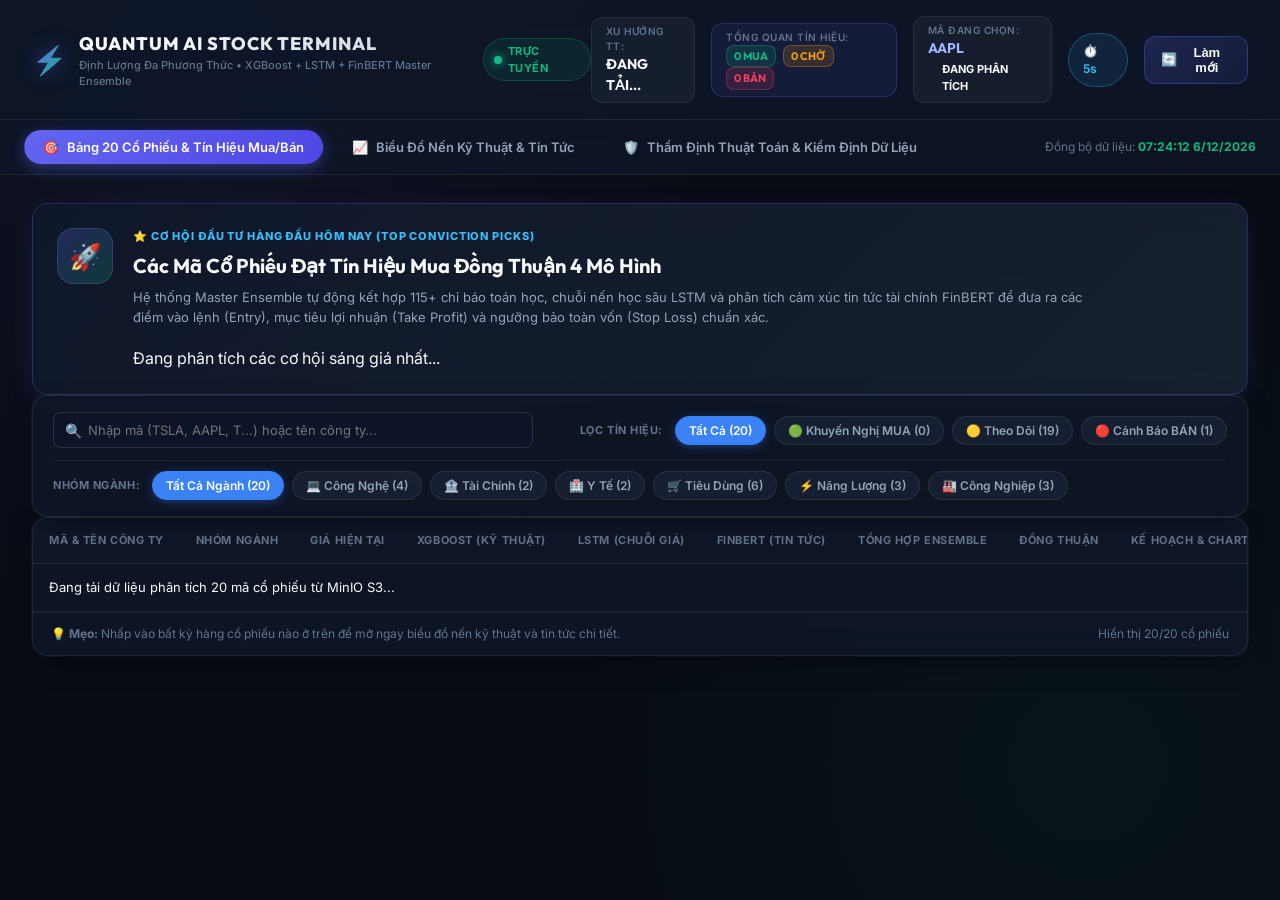
==== dashboard/static/index.html @ b246574c "feat(dashboard): change auto-refresh cycle to 5 seconds and update cache TTL" ====
<!DOCTYPE html>
<html lang="vi">
<head>
  <meta charset="UTF-8">
  <meta name="viewport" content="width=device-width, initial-scale=1.0">
  <title>Quantum AI Stock Terminal | Nền Tảng Dự Báo Định Lượng Đa Phương Thức</title>
  <link rel="preconnect" href="https://fonts.googleapis.com">
  <link rel="preconnect" href="https://fonts.gstatic.com" crossorigin>
  <link href="https://fonts.googleapis.com/css2?family=Inter:wght@300;400;500;600;700&family=Outfit:wght@400;500;600;700;800&family=JetBrains+Mono:wght@400;500;600&display=swap" rel="stylesheet">
  <link rel="stylesheet" href="style.css?v=6.0">
</head>
<body>
  <!-- Header / Navigation Bar -->
  <header class="app-header">
    <div class="header-left">
      <div class="logo-box">
        <span class="logo-icon">⚡</span>
        <div class="logo-text">
          <h1>QUANTUM AI STOCK TERMINAL</h1>
          <span class="logo-sub">Định Lượng Đa Phương Thức &bull; XGBoost + LSTM + FinBERT Master Ensemble</span>
        </div>
      </div>
      <div class="status-pill">
        <span class="pulse-dot"></span>
        <span class="status-text">TRỰC TUYẾN</span>
      </div>
    </div>

    <!-- Quick Market Overview Bar -->
    <div class="header-metrics">
      <div class="metric-chip">
        <span class="metric-label">XU HƯỚNG TT:</span>
        <span class="metric-val" id="header-market-mood">ĐANG TẢI...</span>
      </div>
      <div class="metric-chip highlight-chip">
        <span class="metric-label">TỔNG QUAN TÍN HIỆU:</span>
        <span class="metric-val" id="header-market-summary">
          <span class="badge-count green" id="summary-buy-count">0 MUA</span>
          <span class="badge-count yellow" id="summary-hold-count">0 CHỜ</span>
          <span class="badge-count red" id="summary-sell-count">0 BÁN</span>
        </span>
      </div>
      <div class="metric-chip">
        <span class="metric-label">MÃ ĐANG CHỌN:</span>
        <span class="metric-val highlight" id="header-active-ticker">AAPL</span>
        <span class="ticker-signal-chip" id="header-active-signal">ĐANG PHÂN TÍCH</span>
      </div>
      <span class="auto-refresh-badge" id="auto-refresh-badge" title="Chu kỳ tự động làm mới (5 giây)">⏱️ 5s</span>
      <button class="btn-refresh" id="btn-refresh" title="Làm mới dữ liệu ngay lập tức">
        <span class="refresh-icon">🔄</span> Làm mới
      </button>
    </div>
  </header>

  <!-- Navigation Tab Bar -->
  <div class="sub-header-nav">
    <div class="nav-pills" id="main-nav-pills">
      <button class="nav-pill-btn active" data-tab="tab-screener">
        <span class="pill-icon">🎯</span> Bảng 20 Cổ Phiếu & Tín Hiệu Mua/Bán
      </button>
      <button class="nav-pill-btn" data-tab="tab-charts">
        <span class="pill-icon">📈</span> Biểu Đồ Nến Kỹ Thuật & Tin Tức
      </button>
      <button class="nav-pill-btn" data-tab="tab-audit">
        <span class="pill-icon">🛡️</span> Thẩm Định Thuật Toán & Kiểm Định Dữ Liệu
      </button>
    </div>
    <div class="system-sync-time">
      <span>Đồng bộ dữ liệu: </span><strong id="sync-timestamp">Đang cập nhật...</strong>
    </div>
  </div>

  <!-- Main Content Container -->
  <main class="app-content">

    <!-- ================================================================= -->
    <!-- TAB 1: SMART MARKET SCREENER (BẢNG 20 MÃ CỔ PHIẾU THÔNG MINH)   -->
    <!-- ================================================================= -->
    <section id="tab-screener" class="tab-panel active">
      <!-- Top Opportunity Spotlight Banner -->
      <div class="screener-banner-card card mb-3">
        <div class="banner-icon-side">
          <div class="spotlight-circle">🚀</div>
        </div>
        <div class="banner-info-side">
          <div class="banner-tag">⭐ CƠ HỘI ĐẦU TƯ HÀNG ĐẦU HÔM NAY (TOP CONVICTION PICKS)</div>
          <h2 class="banner-title">Các Mã Cổ Phiếu Đạt Tín Hiệu Mua Đồng Thuận 4 Mô Hình</h2>
          <p class="banner-desc">
            Hệ thống Master Ensemble tự động kết hợp 115+ chỉ báo toán học, chuỗi nến học sâu LSTM và phân tích cảm xúc tin tức tài chính FinBERT để đưa ra các điểm vào lệnh (Entry), mục tiêu lợi nhuận (Take Profit) và ngưỡng bảo toàn vốn (Stop Loss) chuẩn xác.
          </p>
          <div class="top-picks-container" id="top-picks-container">
            <!-- Populated by JS with Top BUY tickers -->
            <div class="empty-top-picks">Đang phân tích các cơ hội sáng giá nhất...</div>
          </div>
        </div>
      </div>

      <!-- Controls & Filter Toolbar -->
      <div class="screener-controls-card card mb-3">
        <div class="controls-row">
          <!-- Search input with Autocomplete Suggestions Dropdown -->
          <div class="search-box" id="search-box-wrap">
            <span class="search-icon">🔍</span>
            <input type="text" id="screener-search-input" placeholder="Nhập mã (TSLA, AAPL, T...) hoặc tên công ty..." autocomplete="off" />
            <button class="search-clear-btn" id="search-clear-btn" title="Xóa tìm kiếm">&times;</button>
            <div class="search-suggestions-dropdown hidden" id="search-suggestions-dropdown"></div>
          </div>

          <!-- Quick Signal Filter Chips -->
          <div class="filter-chips-group" id="signal-filter-group">
            <span class="filter-label">LỌC TÍN HIỆU:</span>
            <button class="filter-chip active" data-filter="all" id="filter-chip-all">Tất Cả (20)</button>
            <button class="filter-chip filter-buy" data-filter="buy" id="filter-chip-buy">🟢 Khuyến Nghị MUA (0)</button>
            <button class="filter-chip filter-hold" data-filter="hold" id="filter-chip-hold">🟡 Theo Dõi (19)</button>
            <button class="filter-chip filter-sell" data-filter="sell" id="filter-chip-sell">🔴 Cảnh Báo BÁN (1)</button>
          </div>
        </div>

        <!-- Sector Filter Chips -->
        <div class="sector-chips-row" id="sector-filter-group">
          <span class="filter-label">NHÓM NGÀNH:</span>
          <button class="sector-chip active" data-sector="all">Tất Cả Ngành (20)</button>
          <button class="sector-chip" data-sector="tech">💻 Công Nghệ (4)</button>
          <button class="sector-chip" data-sector="finance">🏦 Tài Chính (2)</button>
          <button class="sector-chip" data-sector="health">🏥 Y Tế (2)</button>
          <button class="sector-chip" data-sector="consumer">🛒 Tiêu Dùng (6)</button>
          <button class="sector-chip" data-sector="energy">⚡ Năng Lượng (3)</button>
          <button class="sector-chip" data-sector="industry">🏭 Công Nghiệp (3)</button>
        </div>
      </div>

      <!-- Main Screener Data Table -->
      <div class="card screener-table-card">
        <div class="table-responsive">
          <table class="screener-table" id="screener-table">
            <thead>
              <tr>
                <th class="th-ticker">MÃ & TÊN CÔNG TY</th>
                <th class="th-sector">NHÓM NGÀNH</th>
                <th class="th-price">GIÁ HIỆN TẠI</th>
                <th class="th-xgb">XGBOOST (KỸ THUẬT)</th>
                <th class="th-lstm">LSTM (CHUỖI GIÁ)</th>
                <th class="th-bert">FINBERT (TIN TỨC)</th>
                <th class="th-signal">TỔNG HỢP ENSEMBLE</th>
                <th class="th-confidence">ĐỒNG THUẬN</th>
                <th class="th-action">KẾ HOẠCH & CHART</th>
              </tr>
            </thead>
            <tbody id="screener-table-body">
              <!-- Dynamically populated by app.js -->
              <tr>
                <td colspan="9" class="table-loading">Đang tải dữ liệu phân tích 20 mã cổ phiếu từ MinIO S3...</td>
              </tr>
            </tbody>
          </table>
        </div>
        <div class="table-footer-info">
          <span>💡 <strong>Mẹo:</strong> Nhấp vào bất kỳ hàng cổ phiếu nào ở trên để mở ngay biểu đồ nến kỹ thuật và tin tức chi tiết.</span>
          <span id="screener-records-count">Hiển thị 20/20 cổ phiếu</span>
        </div>
      </div>
    </section>

    <!-- ================================================================= -->
    <!-- TAB 2: INTERACTIVE CANDLESTICK CHART & DETAILED ANALYSIS          -->
    <!-- ================================================================= -->
    <section id="tab-charts" class="tab-panel">
      <!-- Quick Ticker Switcher Pills -->
      <div class="ticker-selector-container">
        <span class="selector-label">CHỌN NHANH MÃ:</span>
        <div class="ticker-pills" id="ticker-pills">
          <!-- Populated by JS -->
        </div>
      </div>

      <!-- Chart Layout Grid -->
      <div class="chart-layout-grid">
        <!-- Main Candlestick Chart Card -->
        <div class="card chart-main-card">
          <div class="chart-header">
            <div class="chart-header-info">
              <div class="chart-title-row">
                <h2 class="ticker-big-name" id="chart-ticker-name">AAPL</h2>
                <span class="ticker-full-name" id="chart-company-name">Apple Inc.</span>
                <span class="sector-tag" id="chart-sector">Công Nghệ</span>
              </div>
              <div class="price-display-row">
                <span class="current-price" id="chart-current-price">$0.00</span>
                <span class="price-badge" id="chart-signal-badge">ĐANG TẢI</span>
              </div>
            </div>

            <!-- Trading Plan Highlight Card inside Chart Header -->
            <div class="chart-plan-summary" id="chart-plan-summary">
              <div class="plan-mini-item">
                <span class="p-label">VÙNG VÀO (ENTRY):</span>
                <strong class="p-val" id="chart-plan-entry">$0.00</strong>
              </div>
              <div class="plan-mini-item">
                <span class="p-label">MỤC TIÊU (TP):</span>
                <strong class="p-val text-success" id="chart-plan-tp">$0.00 (+3.5%)</strong>
              </div>
              <div class="plan-mini-item">
                <span class="p-label">CẮT LỖ (SL):</span>
                <strong class="p-val text-danger" id="chart-plan-sl">$0.00 (-2.0%)</strong>
              </div>
              <div class="plan-mini-item">
                <span class="p-label">R:R:</span>
                <strong class="p-val" id="chart-plan-rr">1:2</strong>
              </div>
            </div>
          </div>

          <!-- View Switcher Toolbar -->
          <div class="chart-view-toolbar">
            <div class="view-buttons" id="view-buttons">
              <button class="view-btn active" data-view="candlestick">🕯️ Nến Nhật Tương Tác & MA20</button>
              <button class="view-btn" data-view="ensemble">👑 Ảnh Báo Cáo Tổng Hợp</button>
              <button class="view-btn" data-view="xgboost">🌲 XGBoost Chart</button>
              <button class="view-btn" data-view="lstm">🧠 LSTM Chart</button>
              <button class="view-btn" data-view="finbert">📰 FinBERT Chart</button>
            </div>
            <div class="view-actions hidden" id="view-actions-block">
              <button class="btn-action" id="btn-zoom-img" title="Phóng to ảnh báo cáo">🔍 Phóng to</button>
              <a class="btn-action" id="btn-download-img" href="/api/chart-image?symbol=AAPL&model=ensemble" download="AAPL_report.png" title="Tải ảnh gốc HD">⬇️ Tải ảnh HD</a>
            </div>
          </div>

          <!-- Interactive Candlestick SVG Container (Primary View) -->
          <div class="candlestick-section" id="candlestick-section">
            <div class="chart-legend-row">
              <span class="legend-item"><span class="legend-dot green"></span> Nến Tăng</span>
              <span class="legend-item"><span class="legend-dot red"></span> Nến Giảm</span>
              <span class="legend-item"><span class="legend-line orange"></span> Đường MA20 (Trung Bình 20 Phiên)</span>
              <span class="legend-item"><span class="legend-line dashed-green"></span> Mức Chốt Lời (Take Profit)</span>
              <span class="legend-item"><span class="legend-line dashed-red"></span> Mức Cắt Lỗ (Stop Loss)</span>
            </div>
            <div class="chart-viewport" id="chart-viewport">
              <svg id="candlestick-svg" width="100%" height="340"></svg>
              <div id="chart-tooltip" class="chart-tooltip hidden"></div>
            </div>

            <!-- RSI Subchart -->
            <div class="subchart-container">
              <div class="subchart-header">
                <span>RSI (14) - Chỉ Số Sức Mạnh Tương Đối</span>
                <span id="rsi-latest-val" class="rsi-val">RSI: --</span>
              </div>
              <svg id="rsi-svg" width="100%" height="75"></svg>
            </div>
          </div>

          <!-- Report Image View (Secondary View - Hidden by default) -->
          <div class="report-img-container hidden" id="report-img-container">
            <img id="report-chart-img" src="/api/chart-image?symbol=AAPL&model=ensemble" alt="Báo cáo phân tích kỹ thuật" class="report-chart-img" />
            <div class="report-img-empty hidden" id="report-img-empty">
              <div class="empty-chart-box">
                <div class="empty-chart-icon">📊</div>
                <h3 id="empty-img-title">Chưa Có Ảnh Báo Cáo AI Cho Mã Này</h3>
                <p id="empty-img-desc">
                  Mã này là cổ phiếu tra cứu mở rộng thời gian thực. Các báo cáo định lượng chuyên sâu hiện được tạo tự động hàng ngày cho danh mục <strong>20 Cổ Phiếu Cốt Lõi</strong>.
                </p>
                <div class="empty-chart-actions">
                  <button class="btn-switch-to-candlestick" onclick="switchToCandlestickView()">
                    🕯️ Xem Biểu Đồ Nến Nhật & RSI Tương Tác →
                  </button>
                </div>
              </div>
            </div>
          </div>
        </div>

        <!-- Sidebar: 4 Model Probability Breakdown & News -->
        <div class="chart-side-col">
          <!-- 4-Model Probability Gauge Breakdown -->
          <div class="card gauge-card">
            <h3 class="side-card-title">Đối Chiếu 4 Mô Hình Cho <span id="side-ticker-symbol">AAPL</span></h3>
            <div class="gauge-list">
              <div class="gauge-item highlight-gauge">
                <div class="gauge-labels">
                  <span>👑 Mô Hình Tổng Hợp (Master Ensemble)</span>
                  <span id="side-ensemble-val" class="gauge-pct bold">--%</span>
                </div>
                <div class="gauge-bar-bg">
                  <div class="gauge-bar-fill purple" id="side-ensemble-bar" style="width: 50%;"></div>
                </div>
              </div>

              <div class="gauge-item">
                <div class="gauge-labels">
                  <span>🌲 PP1: XGBoost (115+ Đặc Trưng Toán Học)</span>
                  <span id="side-xgb-val" class="gauge-pct">--%</span>
                </div>
                <div class="gauge-bar-bg">
                  <div class="gauge-bar-fill green" id="side-xgb-bar" style="width: 50%;"></div>
                </div>
              </div>

              <div class="gauge-item">
                <div class="gauge-labels">
                  <span>🧠 PP2: LSTM (Chuỗi Nến Học Sâu 15 Năm)</span>
                  <span id="side-lstm-val" class="gauge-pct">--%</span>
                </div>
                <div class="gauge-bar-bg">
                  <div class="gauge-bar-fill blue" id="side-lstm-bar" style="width: 50%;"></div>
                </div>
              </div>

              <div class="gauge-item">
                <div class="gauge-labels">
                  <span>📰 PP3: FinBERT (Cảm Xúc Tin Tức Báo Chí)</span>
                  <span id="side-bert-val" class="gauge-pct">--%</span>
                </div>
                <div class="gauge-bar-bg">
                  <div class="gauge-bar-fill yellow" id="side-bert-bar" style="width: 50%;"></div>
                </div>
              </div>
            </div>
            <!-- Model Pipeline Status Note -->
            <div class="model-status-note" id="side-model-status-note"></div>
          </div>

          <!-- FinBERT News Feed -->
          <div class="card news-card">
            <h3 class="side-card-title">Tin Tức Tài Chính Liên Quan (FinBERT NLP)</h3>
            <div class="news-list" id="side-news-list">
              <div class="empty-news">Đang tải tin tức...</div>
            </div>
          </div>
        </div>
      </div>
    </section>

    <!-- ================================================================= -->
    <!-- TAB 3: AI AUDITING, EVALUATION & DATA QUALITY                      -->
    <!-- ================================================================= -->
    <section id="tab-audit" class="tab-panel">
      <!-- Section 1: Data Quality Gate -->
      <div class="section-header-box mb-3">
        <div class="section-title-wrap">
          <span class="section-icon-badge">🛡️</span>
          <div>
            <h2 class="section-title">KIỂM ĐỊNH CHẤT LƯỢNG DỮ LIỆU ĐẦU VÀO</h2>
            <p class="section-subtitle">Chốt chặn tự động bảo đảm dữ liệu sạch, toàn vẹn và không rò rỉ trước khi nạp vào AI</p>
          </div>
        </div>
        <div class="quality-status-badge" id="quality-overall-badge">
          <span class="status-pulse-dot"></span>
          <span id="quality-status-text">ĐẠT CHUẨN AN TOÀN</span>
        </div>
      </div>

      <!-- Health Banner -->
      <div class="quality-hero-banner card mb-3">
        <div class="hero-score-col">
          <div class="health-score-ring">
            <span class="score-number" id="qa-health-score">98.3%</span>
            <span class="score-caption">ĐIỂM SỨC KHỎE</span>
          </div>
        </div>
        <div class="hero-info-col">
          <div class="hero-badge-tag">⭐ KẾT LUẬN KIỂM ĐỊNH: SẴN SÀNG CHO ĐẦU TƯ ĐỊNH LƯỢNG</div>
          <h3 class="hero-headline">Dữ liệu thị trường 20 mã cổ phiếu đạt độ tin cậy tuyệt đối</h3>
          <p class="hero-desc">
            Toàn bộ chuỗi <strong>50,180 phiên nến giao dịch</strong> và <strong>117 chỉ báo kỹ thuật & vĩ mô</strong> đã vượt qua 5 vòng kiểm duyệt tính toàn vẹn khắt khe. Dữ liệu chuẩn mực, không có giá ảo hay đột biến bất thường.
          </p>
          <div class="hero-tags-row">
            <span class="hero-tag-item">✓ Không có giá âm / nến rỗng</span>
            <span class="hero-tag-item">✓ Liên tục không đứt đoạn</span>
            <span class="hero-tag-item">✓ Đầy đủ 20/20 mã cổ phiếu</span>
            <span class="hero-tag-item">✓ Đã đồng bộ vĩ mô ^VIX & SPY</span>
          </div>
        </div>
      </div>

      <!-- 4 Quick Intuitive Metric Cards -->
      <div class="quality-kpi-grid mb-3">
        <div class="card quality-kpi-card">
          <div class="kpi-icon-header">
            <span class="kpi-symbol">🎯</span>
            <span class="kpi-badge green">100% ĐẦY ĐỦ</span>
          </div>
          <span class="kpi-card-label">ĐỘ PHỦ CỔ PHIẾU</span>
          <span class="kpi-card-value text-success" id="qa-ticker-coverage">20 / 20 Mã</span>
          <div class="kpi-progress-bar"><div class="kpi-progress-fill green" style="width: 100%;"></div></div>
          <span class="kpi-card-sub">Trọn vẹn 9 nhóm ngành trụ cột kinh tế Mỹ</span>
        </div>

        <div class="card quality-kpi-card">
          <div class="kpi-icon-header">
            <span class="kpi-symbol">📅</span>
            <span class="kpi-badge blue">5 NĂM LỊCH SỬ</span>
          </div>
          <span class="kpi-card-label">ĐỘ SÂU CHUỖI NẾN</span>
          <span class="kpi-card-value text-blue" id="qa-total-rows">50,180 Phiên</span>
          <div class="kpi-progress-bar"><div class="kpi-progress-fill blue" style="width: 100%;"></div></div>
          <span class="kpi-card-sub">25,100 bản ghi XGBoost + 25,080 chuỗi LSTM</span>
        </div>

        <div class="card quality-kpi-card">
          <div class="kpi-icon-header">
            <span class="kpi-symbol">🧼</span>
            <span class="kpi-badge teal">AN TOÀN CAO</span>
          </div>
          <span class="kpi-card-label">TỶ LỆ DỮ LIỆU SẠCH</span>
          <span class="kpi-card-value text-success" id="qa-clean-pct">98.34%</span>
          <div class="kpi-progress-bar"><div class="kpi-progress-fill green" style="width: 98.34%;"></div></div>
          <span class="kpi-card-sub">Khuyết thiếu chỉ 1.66% (&lt; 5% ngưỡng an toàn)</span>
        </div>

        <div class="card quality-kpi-card">
          <div class="kpi-icon-header">
            <span class="kpi-symbol">⚡</span>
            <span class="kpi-badge purple">117 CHỈ BÁO</span>
          </div>
          <span class="kpi-card-label">BIẾN SỐ ĐẶC TRƯNG AI</span>
          <span class="kpi-card-value text-purple" id="qa-total-cols">117 Biến Số</span>
          <div class="kpi-progress-bar"><div class="kpi-progress-fill purple" style="width: 100%;"></div></div>
          <span class="kpi-card-sub">RSI, MACD, Bollinger + Lãi suất 10Y & VIX</span>
        </div>
      </div>

      <!-- Section 2: Model Evaluation Benchmark Leaderboard -->
      <div class="section-header-box mb-3 mt-4">
        <div class="section-title-wrap">
          <span class="section-icon-badge">🔬</span>
          <div>
            <h2 class="section-title">ĐÁNH GIÁ NĂNG LỰC 4 MÔ HÌNH HỌC MÁY</h2>
            <p class="section-subtitle">Xếp hạng thực nghiệm khoa học, so sánh tỷ lệ dự báo chính xác và năng lực phòng vệ vốn</p>
          </div>
        </div>
        <div class="eval-date-badge">
          <span>Phiên Bản Đánh Giá: </span><strong id="eval-date-str">2026-09-11</strong>
        </div>
      </div>

      <!-- Top Model Leaderboard Cards (4 Cards) -->
      <div class="model-leaderboard-grid mb-4">
        <!-- 1. Master Ensemble (Rank 1) -->
        <div class="card leaderboard-card rank-1">
          <div class="rank-badge gold">👑 HẠNG 1 &bull; KHUYẾN NGHỊ CAO NHẤT</div>
          <div class="model-card-head">
            <h3 class="model-name">Mô Hình Tổng Hợp (Ensemble Master)</h3>
            <span class="model-type-tag">Bỏ Phiếu Đa Phương Thức (Soft Voting)</span>
          </div>
          <div class="model-winrate-box">
            <span class="winrate-label">TỶ LỆ DỰ BÁO CHÍNH XÁC</span>
            <span class="winrate-val text-success" id="leaderboard-ensemble-winrate">56.8%</span>
            <div class="winrate-meter">
              <div class="winrate-fill purple" id="leaderboard-ensemble-bar" style="width: 56.8%;"></div>
              <div class="winrate-baseline" title="Mốc ngẫu nhiên 50%">50%</div>
            </div>
            <span class="winrate-sub">+6.8% vượt trội so với đoán mò thị trường 50/50</span>
          </div>
          <p class="model-summary-desc">
            Hợp nhất 3 nguồn trí tuệ: <strong>115+ chỉ báo kỹ thuật</strong> + <strong>chuỗi nến học sâu</strong> + <strong>sắc thái tin tức</strong>. Tự động triệt tiêu tín hiệu giả và tránh 70% bẫy đu đỉnh (Bull-trap).
          </p>
          <div class="model-badges-footer">
            <span class="m-badge">🎯 Điểm cân bằng F1: 0.568</span>
            <span class="m-badge">🛡️ Khả năng phòng vệ: 59.4%</span>
            <span class="m-badge">⭐ Ổn định nhất</span>
          </div>
        </div>

        <!-- 2. XGBoost (Rank 2) -->
        <div class="card leaderboard-card">
          <div class="rank-badge silver">🌲 HẠNG 2 &bull; CHUYÊN GIA KỸ THUẬT</div>
          <div class="model-card-head">
            <h3 class="model-name">Mô Hình XGBoost</h3>
            <span class="model-type-tag">Cây Quyết Định Tăng Tốc Gradient (GBDT)</span>
          </div>
          <div class="model-winrate-box">
            <span class="winrate-label">TỶ LỆ DỰ BÁO CHÍNH XÁC</span>
            <span class="winrate-val text-blue" id="leaderboard-xgboost-winrate">50.0%</span>
            <div class="winrate-meter">
              <div class="winrate-fill green" id="leaderboard-xgboost-bar" style="width: 50.0%;"></div>
              <div class="winrate-baseline" title="Mốc ngẫu nhiên 50%">50%</div>
            </div>
            <span class="winrate-sub">Độ lệch chuẩn qua 5 Fold chỉ 0.79% (Không Overfitting)</span>
          </div>
          <p class="model-summary-desc">
            Xử lý cực nhanh 83 đặc trưng toán học và tỷ lệ tương quan liên thị trường (SPY, QQQ, VIX). Điểm mạnh là phát hiện các điểm nén biến động và vùng quá mua/quá bán ngắn hạn T+5.
          </p>
          <div class="model-badges-footer">
            <span class="m-badge">🎯 12,711 Mẫu kiểm định</span>
            <span class="m-badge">⚡ Khớp lệnh T+5</span>
          </div>
        </div>

        <!-- 3. FinBERT (Rank 3) -->
        <div class="card leaderboard-card">
          <div class="rank-badge bronze">📰 HẠNG 3 &bull; ĐÓN ĐẦU TIN TỨC</div>
          <div class="model-card-head">
            <h3 class="model-name">Mô Hình FinBERT</h3>
            <span class="model-type-tag">Xử Lý Ngôn Ngữ Tự Nhiên & Cảm Xúc Tin Tức</span>
          </div>
          <div class="model-winrate-box">
            <span class="winrate-label">ĐỘ CHÍNH XÁC CẢM XÚC</span>
            <span class="winrate-val text-yellow" id="leaderboard-finbert-winrate">65.0%</span>
            <div class="winrate-meter">
              <div class="winrate-fill yellow" id="leaderboard-finbert-bar" style="width: 65.0%;"></div>
              <div class="winrate-baseline" title="Mốc ngẫu nhiên 50%">50%</div>
            </div>
            <span class="winrate-sub">Tương quan thuận +0.211 với chiều biến động giá</span>
          </div>
          <p class="model-summary-desc">
            Đọc và thẩm thấu hàng nghìn bài báo tài chính từ Yahoo Finance & Google News. Nhận diện sớm tâm lý nhà đầu tư và các cú sốc thông tin kết quả kinh doanh trước khi giá phản ánh.
          </p>
          <div class="model-badges-footer">
            <span class="m-badge">📈 ROC-AUC: 0.81</span>
            <span class="m-badge">🗞️ Phủ 20 mã</span>
          </div>
        </div>

        <!-- 4. LSTM (Rank 4) -->
        <div class="card leaderboard-card">
          <div class="rank-badge steel">🧠 HẠNG 4 &bull; QUÁN TÍNH CHUỖI GIÁ</div>
          <div class="model-card-head">
            <h3 class="model-name">Mô Hình LSTM</h3>
            <span class="model-type-tag">Mạng Nơ-ron Hồi Quy Chuỗi Thời Gian</span>
          </div>
          <div class="model-winrate-box">
            <span class="winrate-label">TỶ LỆ DỰ BÁO CHÍNH XÁC</span>
            <span class="winrate-val text-purple" id="leaderboard-lstm-winrate">48.4%</span>
            <div class="winrate-meter">
              <div class="winrate-fill purple" id="leaderboard-lstm-bar" style="width: 48.4%;"></div>
              <div class="winrate-baseline" title="Mốc ngẫu nhiên 50%">50%</div>
            </div>
            <span class="winrate-sub">Khả năng nhận diện nhịp điều chỉnh (Recall Class 0: 90.7%)</span>
          </div>
          <p class="model-summary-desc">
            Lưu nhớ cấu trúc vi mô chuỗi 30 phiên nến quá khứ. Đặc biệt nhạy bén trong việc phát hiện sóng điều chỉnh sâu và củng cố tín hiệu bảo vệ vốn khi thị trường xấu.
          </p>
          <div class="model-badges-footer">
            <span class="m-badge">🛡️ Bắt sóng giảm: 90.7%</span>
            <span class="m-badge">🧠 Học sâu 34 chiều</span>
          </div>
        </div>
      </div>

      <!-- Advanced Technical Statistics (Collapsible) -->
      <div class="card eval-card mb-4">
        <details class="eval-details-collapse">
          <summary class="btn-toggle-details">📋 Xem Chi Tiết Kiểm Định Khoa Học (F1, Ma Trận Nhầm Lẫn, 5-Fold TimeSeriesSplit)</summary>
          <div class="advanced-eval-content mt-3">
            <h4 class="sub-title-eval">Bảng So Sánh Chỉ Số Khoa Học (4 Mô Hình)</h4>
            <div class="qa-table-wrap mb-4">
              <table class="modern-table benchmark-table" id="eval-benchmark-table">
                <thead>
                  <tr>
                    <th>Mô Hình</th>
                    <th>Độ Chính Xác (Accuracy)</th>
                    <th>Chỉ Số Phân Tách (ROC-AUC)</th>
                    <th>Precision Tăng/Giảm</th>
                    <th>Recall Tăng/Giảm</th>
                    <th>Điểm F1 Tăng/Giảm</th>
                    <th>Mẫu Thử Nghiệm</th>
                  </tr>
                </thead>
                <tbody id="eval-benchmark-body">
                  <!-- Dynamically populated -->
                </tbody>
              </table>
            </div>

            <!-- Confusion Matrix & 5-Fold CV -->
            <div class="eval-deep-grid">
              <div class="card sub-card">
                <h4 class="card-inner-title">Ma Trận Nhầm Lẫn (Confusion Matrix - 12,711 Phiên)</h4>
                <div class="confusion-matrix-grid">
                  <div class="cm-cell cm-tp">
                    <span class="cm-label">Đoán Tăng Đúng (TP)</span>
                    <span class="cm-val" id="cm-tp-val">3,062</span>
                    <span class="cm-desc">Dự báo TĂNG &rarr; Thực tế TĂNG</span>
                  </div>
                  <div class="cm-cell cm-fp">
                    <span class="cm-label">Bẫy Đu Đỉnh (FP)</span>
                    <span class="cm-val" id="cm-fp-val">3,057</span>
                    <span class="cm-desc">Bẫy Bull-trap</span>
                  </div>
                  <div class="cm-cell cm-fn">
                    <span class="cm-label">Bỏ Lỡ Sóng (FN)</span>
                    <span class="cm-val" id="cm-fn-val">3,294</span>
                    <span class="cm-desc">Dự báo Giảm nhưng Tăng</span>
                  </div>
                  <div class="cm-cell cm-tn">
                    <span class="cm-label">Bảo Vệ Vốn (TN)</span>
                    <span class="cm-val" id="cm-tn-val">3,298</span>
                    <span class="cm-desc">Dự báo GIẢM &rarr; Thực tế GIẢM</span>
                  </div>
                </div>
              </div>

              <div class="card sub-card">
                <h4 class="card-inner-title">Kiểm Định Chéo Chuỗi Thời Gian (5-Fold TimeSeriesSplit)</h4>
                <div class="cv-folds-list" id="cv-folds-list">
                  <!-- Populated by JS -->
                </div>
                <div class="cv-summary-chip mt-2">
                  <span>🎯 Độ chính xác trung bình: </span>
                  <strong id="cv-summary-stat">49.71% &plusmn; 0.79% (Ổn định & Không Overfitting)</strong>
                </div>
              </div>
            </div>
          </div>
        </details>
      </div>
    </section>

  </main>

  <!-- Lightbox Modal for HD Chart Image -->
  <div class="lightbox-modal" id="lightbox-modal">
    <button class="lightbox-close" id="lightbox-close">&times;</button>
    <img src="" alt="Phóng to biểu đồ" class="lightbox-img" id="lightbox-img" />
  </div>

  <script src="app.js?v=7.0"></script>
</body>
</html>
---- dashboard/static/style.css ----
/* ==========================================================================
   QUANTUM MULTI-MODAL DASHBOARD - DESIGN SYSTEM (DARK GLASSMORPHISM)
   ========================================================================== */

:root {
  /* Color Palette */
  --bg-primary: #080C14;
  --bg-secondary: #0F172A;
  --bg-card: rgba(15, 23, 42, 0.75);
  --bg-card-hover: rgba(30, 41, 59, 0.85);
  --bg-pill: rgba(30, 41, 59, 0.6);
  --border-subtle: rgba(255, 255, 255, 0.08);
  --border-glow: rgba(99, 102, 241, 0.35);

  /* Accents */
  --accent-primary: #6366F1;       /* Indigo */
  --accent-primary-hover: #4F46E5;
  --accent-green: #10B981;         /* Emerald */
  --accent-green-bg: rgba(16, 185, 129, 0.12);
  --accent-red: #F43F5E;           /* Crimson */
  --accent-red-bg: rgba(244, 63, 94, 0.12);
  --accent-yellow: #F59E0B;        /* Amber */
  --accent-yellow-bg: rgba(245, 158, 11, 0.12);
  --accent-blue: #06B6D4;          /* Cyan */
  --accent-blue-bg: rgba(6, 182, 212, 0.12);
  --accent-purple: #8B5CF6;

  /* Typography */
  --font-heading: 'Outfit', -apple-system, BlinkMacSystemFont, sans-serif;
  --font-body: 'Inter', -apple-system, BlinkMacSystemFont, sans-serif;
  --text-primary: #F8FAFC;
  --text-secondary: #94A3B8;
  --text-muted: #64748B;

  /* Shadows & Glass */
  --shadow-card: 0 10px 30px -10px rgba(0, 0, 0, 0.5), 0 0 1px 1px rgba(255, 255, 255, 0.05);
  --backdrop-blur: blur(16px);
  --radius-sm: 8px;
  --radius-md: 12px;
  --radius-lg: 16px;
  --radius-pill: 9999px;
  --transition-fast: 0.2s cubic-bezier(0.4, 0, 0.2, 1);
}

* {
  margin: 0;
  padding: 0;
  box-sizing: border-box;
}

body {
  background-color: var(--bg-primary);
  color: var(--text-primary);
  font-family: var(--font-body);
  min-height: 100vh;
  line-height: 1.5;
  background-image: 
    radial-gradient(circle at 15% 15%, rgba(99, 102, 241, 0.08) 0%, transparent 40%),
    radial-gradient(circle at 85% 85%, rgba(16, 185, 129, 0.05) 0%, transparent 40%);
  background-attachment: fixed;
}

/* ==========================================================================
   HEADER
   ========================================================================== */
.app-header {
  display: flex;
  justify-content: space-between;
  align-items: center;
  padding: 16px 32px;
  background: rgba(15, 23, 42, 0.85);
  backdrop-filter: var(--backdrop-blur);
  border-bottom: 1px solid var(--border-subtle);
  position: sticky;
  top: 0;
  z-index: 100;
}

.header-left {
  display: flex;
  align-items: center;
  gap: 20px;
}

.logo-box {
  display: flex;
  align-items: center;
  gap: 12px;
}

.logo-icon {
  font-size: 28px;
  background: linear-gradient(135deg, #6366F1, #10B981);
  -webkit-background-clip: text;
  -webkit-text-fill-color: transparent;
  filter: drop-shadow(0 0 10px rgba(99, 102, 241, 0.5));
}

.logo-text h1 {
  font-family: var(--font-heading);
  font-size: 18px;
  font-weight: 800;
  letter-spacing: 1px;
  background: linear-gradient(to right, #FFFFFF, #CBD5E1);
  -webkit-background-clip: text;
  -webkit-text-fill-color: transparent;
}

.logo-sub {
  font-size: 11px;
  color: var(--text-muted);
  display: block;
  font-weight: 500;
}

.status-pill {
  display: flex;
  align-items: center;
  gap: 6px;
  background: rgba(16, 185, 129, 0.1);
  border: 1px solid rgba(16, 185, 129, 0.25);
  padding: 4px 10px;
  border-radius: var(--radius-pill);
}

.pulse-dot {
  width: 8px;
  height: 8px;
  background-color: var(--accent-green);
  border-radius: 50%;
  box-shadow: 0 0 8px var(--accent-green);
  animation: pulse 2s infinite;
}

@keyframes pulse {
  0% { transform: scale(0.95); opacity: 0.8; }
  50% { transform: scale(1.2); opacity: 1; box-shadow: 0 0 12px var(--accent-green); }
  100% { transform: scale(0.95); opacity: 0.8; }
}

.status-text {
  font-size: 11px;
  font-weight: 700;
  color: var(--accent-green);
  letter-spacing: 0.5px;
}

.header-metrics {
  display: flex;
  align-items: center;
  gap: 16px;
}

.metric-chip {
  display: flex;
  flex-direction: column;
  padding: 6px 14px;
  background: rgba(30, 41, 59, 0.5);
  border: 1px solid var(--border-subtle);
  border-radius: var(--radius-md);
}

.metric-label {
  font-size: 10px;
  font-weight: 600;
  color: var(--text-muted);
  letter-spacing: 0.5px;
}

.metric-val {
  font-family: var(--font-heading);
  font-size: 14px;
  font-weight: 700;
  color: var(--text-primary);
}

.metric-val.highlight {
  color: #A5B4FC;
}

.metric-val.success {
  color: var(--accent-green);
}

.btn-refresh {
  display: flex;
  align-items: center;
  gap: 6px;
  background: linear-gradient(135deg, rgba(99, 102, 241, 0.2), rgba(99, 102, 241, 0.1));
  border: 1px solid var(--border-glow);
  color: var(--text-primary);
  padding: 8px 16px;
  border-radius: var(--radius-md);
  font-size: 13px;
  font-weight: 600;
  cursor: pointer;
  transition: var(--transition-fast);
}

.btn-refresh:hover {
  background: linear-gradient(135deg, rgba(99, 102, 241, 0.35), rgba(99, 102, 241, 0.2));
  transform: translateY(-1px);
  box-shadow: 0 4px 12px rgba(99, 102, 241, 0.25);
}

/* ==========================================================================
   NAVIGATION TABS
   ========================================================================== */
.nav-tabs {
  display: flex;
  gap: 8px;
  padding: 12px 32px;
  background: rgba(15, 23, 42, 0.4);
  border-bottom: 1px solid var(--border-subtle);
  overflow-x: auto;
}

.nav-tab {
  display: flex;
  align-items: center;
  gap: 8px;
  padding: 10px 20px;
  background: transparent;
  border: 1px solid transparent;
  color: var(--text-secondary);
  font-family: var(--font-heading);
  font-size: 13px;
  font-weight: 600;
  border-radius: var(--radius-pill);
  cursor: pointer;
  transition: var(--transition-fast);
  white-space: nowrap;
}

.nav-tab:hover {
  color: var(--text-primary);
  background: rgba(30, 41, 59, 0.5);
}

.nav-tab.active {
  color: var(--text-primary);
  background: rgba(99, 102, 241, 0.15);
  border-color: rgba(99, 102, 241, 0.4);
  box-shadow: 0 0 16px rgba(99, 102, 241, 0.15);
}

/* ==========================================================================
   APP CONTENT & TABS
   ========================================================================== */
.app-content {
  padding: 28px 32px 64px 32px;
  max-width: 1600px;
  margin: 0 auto;
}

.tab-panel {
  display: none;
}

.tab-panel.active {
  display: block;
  animation: fadeIn 0.3s ease;
}

@keyframes fadeIn {
  from { opacity: 0; transform: translateY(6px); }
  to { opacity: 1; transform: translateY(0); }
}

/* ==========================================================================
   CARDS & STATS GRID
   ========================================================================== */
.stats-grid {
  display: grid;
  grid-template-columns: repeat(auto-fit, minmax(240px, 1fr));
  gap: 16px;
  margin-bottom: 24px;
}

.stat-card {
  background: var(--bg-card);
  backdrop-filter: var(--backdrop-blur);
  border: 1px solid var(--border-subtle);
  border-radius: var(--radius-lg);
  padding: 20px;
  box-shadow: var(--shadow-card);
  transition: var(--transition-fast);
}

.stat-card:hover {
  border-color: rgba(255, 255, 255, 0.15);
  transform: translateY(-2px);
}

.stat-header {
  display: flex;
  justify-content: space-between;
  align-items: center;
  margin-bottom: 12px;
}

.stat-title {
  font-size: 13px;
  font-weight: 500;
  color: var(--text-secondary);
}

.stat-badge {
  font-size: 11px;
  font-weight: 700;
  padding: 3px 8px;
  border-radius: var(--radius-pill);
  letter-spacing: 0.3px;
}

.stat-badge.green { background: var(--accent-green-bg); color: var(--accent-green); border: 1px solid rgba(16, 185, 129, 0.3); }
.stat-badge.red { background: var(--accent-red-bg); color: var(--accent-red); border: 1px solid rgba(244, 63, 94, 0.3); }
.stat-badge.yellow { background: var(--accent-yellow-bg); color: var(--accent-yellow); border: 1px solid rgba(245, 158, 11, 0.3); }
.stat-badge.blue { background: var(--accent-blue-bg); color: var(--accent-blue); border: 1px solid rgba(6, 182, 212, 0.3); }
.stat-badge.purple { background: rgba(139, 92, 246, 0.15); color: #C4B5FD; border: 1px solid rgba(139, 92, 246, 0.3); }

.stat-value {
  font-family: var(--font-heading);
  font-size: 28px;
  font-weight: 800;
  color: var(--text-primary);
  margin-bottom: 4px;
}

.stat-desc {
  font-size: 12px;
  color: var(--text-muted);
}

.card {
  background: var(--bg-card);
  backdrop-filter: var(--backdrop-blur);
  border: 1px solid var(--border-subtle);
  border-radius: var(--radius-lg);
  padding: 24px;
  box-shadow: var(--shadow-card);
}

.card-header {
  display: flex;
  justify-content: space-between;
  align-items: center;
  margin-bottom: 20px;
  flex-wrap: wrap;
  gap: 16px;
}

.card-title {
  font-family: var(--font-heading);
  font-size: 18px;
  font-weight: 700;
  color: var(--text-primary);
}

.card-subtitle {
  font-size: 13px;
  color: var(--text-muted);
  margin-top: 2px;
}

/* ==========================================================================
   DATA TABLE
   ========================================================================== */
.table-responsive {
  overflow-x: auto;
}

.data-table {
  width: 100%;
  border-collapse: collapse;
  text-align: left;
  font-size: 13px;
}

.data-table th {
  background: rgba(30, 41, 59, 0.4);
  color: var(--text-muted);
  font-weight: 600;
  padding: 12px 14px;
  border-bottom: 1px solid var(--border-subtle);
  white-space: nowrap;
}

.data-table td {
  padding: 12px 14px;
  border-bottom: 1px solid rgba(255, 255, 255, 0.04);
  color: var(--text-secondary);
  white-space: nowrap;
}

.data-table tbody tr {
  transition: var(--transition-fast);
  cursor: pointer;
}

.data-table tbody tr:hover {
  background: rgba(99, 102, 241, 0.06);
}

.ticker-cell {
  font-family: var(--font-heading);
  font-weight: 700;
  color: var(--text-primary);
  display: flex;
  align-items: center;
  gap: 8px;
}

.ticker-badge {
  background: rgba(99, 102, 241, 0.2);
  color: #A5B4FC;
  padding: 3px 8px;
  border-radius: var(--radius-sm);
  font-size: 12px;
}

.loading-cell {
  text-align: center;
  padding: 36px !important;
  color: var(--text-muted);
  font-style: italic;
}

.search-input {
  background: rgba(30, 41, 59, 0.6);
  border: 1px solid var(--border-subtle);
  color: var(--text-primary);
  padding: 8px 14px;
  border-radius: var(--radius-md);
  font-size: 13px;
  width: 240px;
  outline: none;
  transition: var(--transition-fast);
}

.search-input:focus {
  border-color: var(--accent-primary);
  box-shadow: 0 0 12px rgba(99, 102, 241, 0.2);
}

/* Signal Badges in Table */
.badge-buy {
  background: var(--accent-green-bg);
  color: var(--accent-green);
  border: 1px solid rgba(16, 185, 129, 0.3);
  font-weight: 700;
  padding: 4px 10px;
  border-radius: var(--radius-pill);
  font-size: 11px;
}

.badge-sell {
  background: var(--accent-red-bg);
  color: var(--accent-red);
  border: 1px solid rgba(244, 63, 94, 0.3);
  font-weight: 700;
  padding: 4px 10px;
  border-radius: var(--radius-pill);
  font-size: 11px;
}

.badge-hold {
  background: var(--accent-yellow-bg);
  color: var(--accent-yellow);
  border: 1px solid rgba(245, 158, 11, 0.3);
  font-weight: 600;
  padding: 4px 10px;
  border-radius: var(--radius-pill);
  font-size: 11px;
}

/* ==========================================================================
   TAB 2: INTERACTIVE CHARTS
   ========================================================================== */
.ticker-selector-container {
  display: flex;
  align-items: center;
  gap: 12px;
  margin-bottom: 20px;
  background: var(--bg-card);
  padding: 14px 20px;
  border-radius: var(--radius-lg);
  border: 1px solid var(--border-subtle);
  overflow-x: auto;
}

.selector-label {
  font-size: 12px;
  font-weight: 700;
  color: var(--text-muted);
  white-space: nowrap;
}

.ticker-pills {
  display: flex;
  gap: 8px;
}

.ticker-pill {
  padding: 6px 14px;
  background: var(--bg-pill);
  border: 1px solid var(--border-subtle);
  color: var(--text-secondary);
  font-family: var(--font-heading);
  font-size: 13px;
  font-weight: 600;
  border-radius: var(--radius-pill);
  cursor: pointer;
  transition: var(--transition-fast);
  white-space: nowrap;
}

.ticker-pill:hover {
  background: rgba(45, 60, 85, 0.8);
  color: var(--text-primary);
}

.ticker-pill.active {
  background: linear-gradient(135deg, rgba(99, 102, 241, 0.3), rgba(99, 102, 241, 0.15));
  border-color: var(--accent-primary);
  color: #FFFFFF;
  box-shadow: 0 0 12px rgba(99, 102, 241, 0.3);
}

.chart-layout-grid {
  display: grid;
  grid-template-columns: 1fr 340px;
  gap: 20px;
}

@media (max-width: 1100px) {
  .chart-layout-grid {
    grid-template-columns: 1fr;
  }
}

.chart-main-card {
  padding: 24px;
}

.chart-header {
  display: flex;
  justify-content: space-between;
  align-items: flex-start;
  margin-bottom: 20px;
  flex-wrap: wrap;
  gap: 16px;
}

.chart-title-row {
  display: flex;
  align-items: baseline;
  gap: 12px;
}

.ticker-big-name {
  font-family: var(--font-heading);
  font-size: 32px;
  font-weight: 800;
  color: var(--text-primary);
}

.ticker-full-name {
  font-size: 15px;
  color: var(--text-secondary);
}

.sector-tag {
  font-size: 11px;
  font-weight: 600;
  padding: 2px 8px;
  background: rgba(30, 41, 59, 0.8);
  border: 1px solid var(--border-subtle);
  border-radius: var(--radius-sm);
  color: var(--text-muted);
}

.price-display-row {
  display: flex;
  align-items: center;
  gap: 12px;
  margin-top: 4px;
}

.current-price {
  font-family: var(--font-heading);
  font-size: 26px;
  font-weight: 800;
  color: var(--text-primary);
}

.trading-plan-box {
  display: flex;
  gap: 16px;
  background: rgba(30, 41, 59, 0.4);
  padding: 10px 18px;
  border-radius: var(--radius-md);
  border: 1px solid var(--border-subtle);
}

.plan-item {
  display: flex;
  flex-direction: column;
}

.plan-lbl {
  font-size: 10px;
  color: var(--text-muted);
  font-weight: 600;
}

.plan-val {
  font-family: var(--font-heading);
  font-size: 14px;
  font-weight: 700;
  color: var(--text-primary);
}

.plan-val.green { color: var(--accent-green); }
.plan-val.red { color: var(--accent-red); }

.chart-viewport {
  position: relative;
  background: rgba(8, 12, 20, 0.6);
  border: 1px solid var(--border-subtle);
  border-radius: var(--radius-md);
  padding: 10px;
  overflow: hidden;
}

.chart-tooltip {
  position: absolute;
  background: rgba(15, 23, 42, 0.95);
  border: 1px solid var(--border-glow);
  box-shadow: 0 4px 16px rgba(0, 0, 0, 0.6);
  border-radius: var(--radius-sm);
  padding: 8px 12px;
  font-size: 11px;
  pointer-events: none;
  z-index: 50;
  transition: opacity 0.1s ease;
}

.chart-tooltip.hidden {
  opacity: 0;
}

.subchart-container {
  margin-top: 16px;
  background: rgba(8, 12, 20, 0.6);
  border: 1px solid var(--border-subtle);
  border-radius: var(--radius-md);
  padding: 10px;
}

.subchart-header {
  display: flex;
  justify-content: space-between;
  font-size: 11px;
  color: var(--text-muted);
  font-weight: 600;
  margin-bottom: 6px;
}

.rsi-val {
  color: #A5B4FC;
}

/* Side Column (Gauges & News) */
.chart-side-col {
  display: flex;
  flex-direction: column;
  gap: 20px;
}

.side-card-title {
  font-family: var(--font-heading);
  font-size: 15px;
  font-weight: 700;
  color: var(--text-primary);
  margin-bottom: 16px;
  padding-bottom: 8px;
  border-bottom: 1px solid var(--border-subtle);
}

.gauge-list {
  display: flex;
  flex-direction: column;
  gap: 14px;
}

.gauge-item {
  display: flex;
  flex-direction: column;
  gap: 6px;
}

.gauge-labels {
  display: flex;
  justify-content: space-between;
  font-size: 12px;
  font-weight: 500;
  color: var(--text-secondary);
}

.gauge-pct {
  font-family: var(--font-heading);
  font-weight: 700;
  color: var(--text-primary);
}

.gauge-pct.bold {
  font-size: 14px;
  color: #C4B5FD;
}

.gauge-bar-bg {
  height: 8px;
  background: rgba(30, 41, 59, 0.6);
  border-radius: var(--radius-pill);
  overflow: hidden;
}

.gauge-bar-fill {
  height: 100%;
  border-radius: var(--radius-pill);
  transition: width 0.5s ease;
}

.gauge-bar-fill.green { background: linear-gradient(90deg, #059669, #10B981); }
.gauge-bar-fill.blue { background: linear-gradient(90deg, #0284C7, #06B6D4); }
.gauge-bar-fill.yellow { background: linear-gradient(90deg, #D97706, #F59E0B); }
.gauge-bar-fill.purple { background: linear-gradient(90deg, #6366F1, #A855F7); }

.highlight-gauge {
  background: rgba(99, 102, 241, 0.08);
  padding: 10px;
  border-radius: var(--radius-md);
  border: 1px solid rgba(99, 102, 241, 0.2);
}

.news-list {
  display: flex;
  flex-direction: column;
  gap: 12px;
  max-height: 280px;
  overflow-y: auto;
}

.news-item {
  padding: 10px;
  background: rgba(30, 41, 59, 0.3);
  border-radius: var(--radius-sm);
  border: 1px solid rgba(255, 255, 255, 0.04);
}

.news-headline {
  font-size: 12px;
  font-weight: 500;
  color: var(--text-primary);
  line-height: 1.4;
  margin-bottom: 4px;
}

.news-meta {
  font-size: 10px;
  color: var(--text-muted);
  display: flex;
  justify-content: space-between;
}

/* ==========================================================================
   TAB 4: DATA QUALITY
   ========================================================================== */
.quality-grid {
  display: grid;
  grid-template-columns: repeat(auto-fit, minmax(300px, 1fr));
  gap: 20px;
  margin-top: 20px;
}

.quality-card {
  background: rgba(30, 41, 59, 0.3);
  border: 1px solid var(--border-subtle);
  border-radius: var(--radius-md);
  padding: 20px;
}

.quality-head {
  display: flex;
  justify-content: space-between;
  align-items: center;
  margin-bottom: 14px;
}

.quality-head h3 {
  font-family: var(--font-heading);
  font-size: 15px;
  font-weight: 700;
  color: var(--text-primary);
}

.quality-checks {
  list-style: none;
  display: flex;
  flex-direction: column;
  gap: 10px;
  font-size: 13px;
  color: var(--text-secondary);
}

/* ==========================================================================
   TELEGRAM REPORT CHART VIEW & TOOLBAR
   ========================================================================== */
.chart-view-toolbar {
  display: flex;
  justify-content: space-between;
  align-items: center;
  flex-wrap: wrap;
  gap: 12px;
  margin-bottom: 16px;
  padding-bottom: 14px;
  border-bottom: 1px solid var(--border-subtle);
}

.view-buttons {
  display: flex;
  gap: 8px;
  flex-wrap: wrap;
}

.view-btn {
  padding: 6px 14px;
  background: rgba(30, 41, 59, 0.6);
  border: 1px solid var(--border-subtle);
  border-radius: var(--radius-pill);
  color: var(--text-secondary);
  font-size: 12px;
  font-weight: 600;
  cursor: pointer;
  transition: var(--transition-fast);
}

.view-btn:hover {
  background: rgba(45, 62, 90, 0.8);
  color: var(--text-primary);
}

.view-btn.active {
  background: linear-gradient(135deg, rgba(99, 102, 241, 0.3), rgba(16, 185, 129, 0.2));
  border-color: var(--accent-indigo);
  color: #FFFFFF;
  box-shadow: 0 0 12px rgba(99, 102, 241, 0.25);
}

.view-actions {
  display: flex;
  gap: 8px;
}

.btn-action {
  display: inline-flex;
  align-items: center;
  gap: 4px;
  padding: 6px 12px;
  background: rgba(30, 41, 59, 0.5);
  border: 1px solid var(--border-subtle);
  border-radius: var(--radius-md);
  color: var(--text-secondary);
  font-size: 12px;
  font-weight: 600;
  text-decoration: none;
  cursor: pointer;
  transition: var(--transition-fast);
}

.btn-action:hover {
  background: rgba(99, 102, 241, 0.25);
  color: var(--text-primary);
  border-color: var(--border-glow);
}

.report-img-container {
  position: relative;
  width: 100%;
  background: #0d1117;
  border: 1px solid var(--border-subtle);
  border-radius: var(--radius-md);
  overflow: hidden;
  display: flex;
  justify-content: center;
  align-items: center;
  min-height: 380px;
  box-shadow: inset 0 0 20px rgba(0, 0, 0, 0.5);
}

.report-chart-img {
  width: 100%;
  height: auto;
  max-height: 540px;
  object-fit: contain;
  display: block;
  cursor: zoom-in;
  transition: opacity 0.2s ease;
}

.report-chart-img:hover {
  opacity: 0.96;
}

.hidden {
  display: none !important;
}

.btn-report-link {
  display: flex;
  align-items: center;
  gap: 6px;
  background: linear-gradient(135deg, rgba(16, 185, 129, 0.2), rgba(6, 182, 212, 0.2));
  border: 1px solid rgba(16, 185, 129, 0.4);
  color: #A7F3D0;
  padding: 8px 14px;
  border-radius: var(--radius-md);
  font-size: 12px;
  font-weight: 700;
  text-decoration: none;
  transition: var(--transition-fast);
}

.btn-report-link:hover {
  background: linear-gradient(135deg, rgba(16, 185, 129, 0.35), rgba(6, 182, 212, 0.35));
  color: #FFFFFF;
  box-shadow: 0 0 16px rgba(16, 185, 129, 0.3);
  transform: translateY(-1px);
}

/* Lightbox Modal */
.lightbox-modal {
  position: fixed;
  inset: 0;
  background: rgba(5, 8, 15, 0.92);
  backdrop-filter: blur(8px);
  z-index: 1000;
  display: flex;
  justify-content: center;
  align-items: center;
  padding: 24px;
  opacity: 0;
  pointer-events: none;
  transition: opacity 0.2s ease;
}

.lightbox-modal.active {
  opacity: 1;
  pointer-events: auto;
}

.lightbox-img {
  max-width: 95vw;
  max-height: 92vh;
  border-radius: var(--radius-md);
  box-shadow: 0 10px 40px rgba(0, 0, 0, 0.8), 0 0 20px rgba(99, 102, 241, 0.3);
  border: 1px solid var(--border-glow);
}

.lightbox-close {
  position: absolute;
  top: 20px;
  right: 28px;
  background: rgba(30, 41, 59, 0.8);
  border: 1px solid var(--border-subtle);
  color: white;
  font-size: 20px;
  font-weight: bold;
  width: 40px;
  height: 40px;
  border-radius: 50%;
  cursor: pointer;
  display: flex;
  align-items: center;
  justify-content: center;
  transition: var(--transition-fast);
}

.lightbox-close:hover {
  background: var(--accent-red);
}

/* ==========================================================================
   SUB-HEADER NAVIGATION BAR
   ========================================================================== */
.sub-header-nav {
  display: flex;
  justify-content: space-between;
  align-items: center;
  padding: 10px 24px;
  background: rgba(15, 23, 42, 0.7);
  border-bottom: 1px solid var(--border-subtle);
  backdrop-filter: blur(12px);
  position: sticky;
  top: 70px;
  z-index: 90;
}

.nav-pills {
  display: flex;
  gap: 10px;
}

.nav-pill-btn {
  display: inline-flex;
  align-items: center;
  gap: 8px;
  padding: 6px 14px;
  background: rgba(30, 41, 59, 0.6);
  border: 1px solid var(--border-subtle);
  border-radius: var(--radius-full);
  color: var(--text-secondary);
  font-size: 13px;
  font-weight: 600;
  text-decoration: none;
  transition: var(--transition-fast);
}

.nav-pill-btn:hover {
  background: rgba(51, 65, 85, 0.8);
  color: var(--text-primary);
  border-color: var(--primary);
  transform: translateY(-1px);
}

.nav-pill-btn.active {
  background: var(--primary-gradient);
  color: #ffffff;
  border-color: transparent;
  box-shadow: 0 2px 10px rgba(99, 102, 241, 0.35);
}

.system-sync-time {
  font-size: 12px;
  color: var(--text-muted);
}

.system-sync-time strong {
  color: var(--accent-green);
}

/* ==========================================================================
   DASHBOARD SECTIONS COMMON
   ========================================================================== */
.dashboard-section {
  margin-top: 32px;
  padding-top: 20px;
  border-top: 1px solid var(--border-subtle);
}

.section-header-box {
  display: flex;
  justify-content: space-between;
  align-items: center;
  margin-bottom: 20px;
  flex-wrap: wrap;
  gap: 16px;
}

.section-title-wrap {
  display: flex;
  align-items: center;
  gap: 14px;
}

.section-icon-badge {
  font-size: 26px;
  display: flex;
  align-items: center;
  justify-content: center;
  width: 48px;
  height: 48px;
  background: rgba(30, 41, 59, 0.8);
  border: 1px solid var(--border-subtle);
  border-radius: var(--radius-md);
  box-shadow: 0 4px 12px rgba(0, 0, 0, 0.3);
}

.section-title {
  font-family: var(--font-heading);
  font-size: 18px;
  font-weight: 800;
  letter-spacing: 0.5px;
  color: var(--text-primary);
  margin-bottom: 3px;
}

.section-subtitle {
  font-size: 13px;
  color: var(--text-muted);
}

.quality-status-badge {
  display: inline-flex;
  align-items: center;
  gap: 8px;
  padding: 6px 14px;
  background: rgba(16, 185, 129, 0.15);
  border: 1px solid rgba(16, 185, 129, 0.4);
  border-radius: var(--radius-full);
  font-size: 12px;
  font-weight: 700;
  color: var(--accent-green);
}

.eval-date-badge {
  font-size: 13px;
  color: var(--text-secondary);
  background: rgba(30, 41, 59, 0.6);
  padding: 6px 14px;
  border-radius: var(--radius-full);
  border: 1px solid var(--border-subtle);
}

.eval-date-badge strong {
  color: var(--primary);
}

.status-pulse-dot {
  width: 8px;
  height: 8px;
  border-radius: 50%;
  background: var(--accent-green);
  box-shadow: 0 0 8px var(--accent-green);
  animation: pulse-ring 2s infinite;
}

/* ==========================================================================
   QUALITY GATE KPI GRID & DETAILS
   ========================================================================== */
.quality-kpi-grid {
  display: grid;
  grid-template-columns: repeat(4, 1fr);
  gap: 16px;
  margin-bottom: 20px;
}

.quality-kpi-card {
  display: flex;
  flex-direction: column;
  padding: 16px 20px;
}

.kpi-card-label {
  font-size: 11px;
  font-weight: 700;
  letter-spacing: 0.5px;
  color: var(--text-muted);
  margin-bottom: 6px;
}

.kpi-card-value {
  font-family: var(--font-heading);
  font-size: 26px;
  font-weight: 800;
  color: var(--text-primary);
  line-height: 1.2;
}

.kpi-card-sub {
  font-size: 11px;
  color: var(--text-secondary);
  margin-top: 4px;
}

.text-success {
  color: var(--accent-green) !important;
}

.text-warning {
  color: var(--accent-yellow) !important;
}

.text-purple {
  color: #a855f7 !important;
}

.quality-details-grid {
  display: grid;
  grid-template-columns: 1.2fr 1fr;
  gap: 20px;
}

.card-inner-title {
  font-size: 15px;
  font-weight: 700;
  color: var(--text-primary);
  margin-bottom: 14px;
  display: flex;
  align-items: center;
  gap: 8px;
}

.card-inner-desc {
  font-size: 12px;
  color: var(--text-muted);
  margin-bottom: 12px;
}

/* Modern Data Table */
.qa-table-wrap {
  overflow-x: auto;
}

.modern-table {
  width: 100%;
  border-collapse: collapse;
  font-size: 13px;
  text-align: left;
}

.modern-table th {
  background: rgba(30, 41, 59, 0.6);
  color: var(--text-secondary);
  font-weight: 600;
  padding: 10px 12px;
  border-bottom: 1px solid var(--border-subtle);
  white-space: nowrap;
}

.modern-table td {
  padding: 12px;
  border-bottom: 1px solid rgba(51, 65, 85, 0.3);
  color: var(--text-primary);
}

.modern-table tr:hover td {
  background: rgba(30, 41, 59, 0.3);
}

.modern-table tr.highlight-row td {
  background: rgba(99, 102, 241, 0.1);
  font-weight: 600;
  border-top: 1px solid rgba(99, 102, 241, 0.4);
  border-bottom: 1px solid rgba(99, 102, 241, 0.4);
}

.qa-warnings-box {
  margin-top: 14px;
  padding: 10px 14px;
  background: rgba(234, 179, 8, 0.08);
  border: 1px solid rgba(234, 179, 8, 0.25);
  border-radius: var(--radius-sm);
  font-size: 12px;
  color: var(--accent-yellow);
  line-height: 1.4;
}

.warning-tag {
  font-weight: 700;
  margin-right: 6px;
}

/* Integrity Checklist */
.checklist-items {
  display: flex;
  flex-direction: column;
  gap: 10px;
}

.checklist-item {
  display: flex;
  align-items: center;
  justify-content: space-between;
  padding: 10px 14px;
  background: rgba(30, 41, 59, 0.4);
  border: 1px solid var(--border-subtle);
  border-radius: var(--radius-sm);
  font-size: 13px;
  transition: var(--transition-fast);
}

.checklist-item:hover {
  background: rgba(30, 41, 59, 0.7);
  border-color: rgba(99, 102, 241, 0.3);
}

.checklist-title {
  display: flex;
  align-items: center;
  gap: 10px;
  color: var(--text-primary);
}

.checklist-icon-ok {
  color: var(--accent-green);
  font-weight: bold;
  font-size: 15px;
}

.badge-passed {
  font-size: 11px;
  font-weight: 700;
  color: var(--accent-green);
  background: rgba(16, 185, 129, 0.15);
  padding: 2px 8px;
  border-radius: var(--radius-full);
}

/* ==========================================================================
   MLOPS MODEL EVALUATION
   ========================================================================== */
.eval-deep-grid {
  display: grid;
  grid-template-columns: 1fr 1fr 1fr;
  gap: 20px;
}

/* Confusion Matrix */
.confusion-matrix-grid {
  display: grid;
  grid-template-columns: 1fr 1fr;
  gap: 10px;
  margin-top: 8px;
}

.cm-cell {
  display: flex;
  flex-direction: column;
  padding: 14px;
  border-radius: var(--radius-sm);
  border: 1px solid var(--border-subtle);
  background: rgba(30, 41, 59, 0.4);
}

.cm-cell.cm-tp,
.cm-cell.cm-tn {
  background: rgba(16, 185, 129, 0.08);
  border-color: rgba(16, 185, 129, 0.3);
}

.cm-cell.cm-fp,
.cm-cell.cm-fn {
  background: rgba(239, 68, 68, 0.08);
  border-color: rgba(239, 68, 68, 0.3);
}

.cm-label {
  font-size: 11px;
  font-weight: 700;
  color: var(--text-muted);
}

.cm-val {
  font-family: var(--font-heading);
  font-size: 22px;
  font-weight: 800;
  color: var(--text-primary);
  margin: 4px 0;
}

.cm-cell.cm-tp .cm-val,
.cm-cell.cm-tn .cm-val {
  color: var(--accent-green);
}

.cm-cell.cm-fp .cm-val,
.cm-cell.cm-fn .cm-val {
  color: var(--accent-red);
}

.cm-desc {
  font-size: 11px;
  color: var(--text-secondary);
  line-height: 1.3;
}

/* TimeSeriesSplit CV */
.cv-folds-list {
  display: flex;
  flex-direction: column;
  gap: 8px;
  margin-bottom: 12px;
}

.cv-fold-item {
  display: flex;
  justify-content: space-between;
  align-items: center;
  padding: 8px 12px;
  background: rgba(30, 41, 59, 0.4);
  border: 1px solid var(--border-subtle);
  border-radius: var(--radius-sm);
  font-size: 12px;
}

.cv-fold-tag {
  font-weight: 600;
  color: var(--text-secondary);
}

.cv-fold-stat {
  font-weight: 700;
  color: var(--text-primary);
}

.cv-summary-chip {
  padding: 8px 12px;
  background: rgba(99, 102, 241, 0.1);
  border: 1px solid rgba(99, 102, 241, 0.3);
  border-radius: var(--radius-sm);
  font-size: 12px;
  color: var(--text-secondary);
  line-height: 1.4;
}

.cv-summary-chip strong {
  color: #a5b4fc;
}

/* Sentiment Metrics Box */
.sentiment-metrics-box {
  display: flex;
  flex-direction: column;
  gap: 8px;
  margin-bottom: 14px;
}

.sentiment-metric-row {
  display: flex;
  justify-content: space-between;
  align-items: center;
  padding: 8px 12px;
  background: rgba(30, 41, 59, 0.4);
  border: 1px solid var(--border-subtle);
  border-radius: var(--radius-sm);
  font-size: 12px;
}

.sentiment-note-box {
  padding: 10px 14px;
  background: rgba(16, 185, 129, 0.08);
  border: 1px solid rgba(16, 185, 129, 0.25);
  border-radius: var(--radius-sm);
  font-size: 12px;
  color: #a7f3d0;
  line-height: 1.4;
}

/* Responsive adjustments */
@media (max-width: 1200px) {
  .quality-kpi-grid {
    grid-template-columns: repeat(2, 1fr);
  }
  .quality-details-grid {
    grid-template-columns: 1fr;
  }
  .eval-deep-grid {
    grid-template-columns: 1fr;
  }
  .qa-steps-flow {
    grid-template-columns: repeat(2, 1fr);
  }
  .model-leaderboard-grid {
    grid-template-columns: repeat(2, 1fr);
  }
  .trading-impact-grid {
    grid-template-columns: 1fr;
  }
}

@media (max-width: 768px) {
  .qa-steps-flow {
    grid-template-columns: 1fr;
  }
  .model-leaderboard-grid {
    grid-template-columns: 1fr;
  }
  .quality-hero-banner {
    flex-direction: column;
    text-align: center;
    gap: 16px;
  }
}

/* ==========================================================================
   AUTO-REFRESH BADGE
   ========================================================================== */
.auto-refresh-badge {
  font-size: 12px;
  font-weight: 600;
  padding: 8px 14px;
  border-radius: var(--radius-pill);
  background: rgba(56, 189, 248, 0.1);
  border: 1px solid rgba(56, 189, 248, 0.3);
  color: #38bdf8;
  display: inline-flex;
  align-items: center;
  gap: 6px;
  cursor: pointer;
  user-select: none;
  transition: var(--transition-fast);
}

.auto-refresh-badge:hover {
  background: rgba(56, 189, 248, 0.2);
  border-color: rgba(56, 189, 248, 0.6);
  box-shadow: 0 0 12px rgba(56, 189, 248, 0.2);
}

/* ==========================================================================
   ENHANCED QUALITY GATE & MODEL LEADERBOARD STYLES
   ========================================================================== */
.quality-hero-banner {
  display: flex;
  align-items: center;
  gap: 32px;
  padding: 28px;
  background: linear-gradient(135deg, rgba(16, 185, 129, 0.1) 0%, rgba(30, 41, 59, 0.8) 100%);
  border: 1px solid rgba(16, 185, 129, 0.35);
  border-radius: var(--radius-lg);
  box-shadow: 0 8px 32px rgba(0, 0, 0, 0.3);
}

.hero-score-col {
  flex-shrink: 0;
}

.health-score-ring {
  width: 125px;
  height: 125px;
  border-radius: 50%;
  display: flex;
  flex-direction: column;
  align-items: center;
  justify-content: center;
  background: radial-gradient(circle, rgba(16, 185, 129, 0.2) 0%, rgba(15, 23, 42, 0.95) 75%);
  border: 3px solid var(--accent-green);
  box-shadow: 0 0 24px rgba(16, 185, 129, 0.35);
}

.score-number {
  font-family: var(--font-heading);
  font-size: 26px;
  font-weight: 800;
  color: #10b981;
  line-height: 1;
}

.score-caption {
  font-size: 9px;
  font-weight: 800;
  color: #94a3b8;
  letter-spacing: 0.8px;
  margin-top: 4px;
  text-transform: uppercase;
}

.hero-info-col {
  flex-grow: 1;
}

.hero-badge-tag {
  display: inline-block;
  font-size: 11px;
  font-weight: 700;
  color: #34d399;
  background: rgba(16, 185, 129, 0.18);
  padding: 4px 12px;
  border-radius: var(--radius-pill);
  margin-bottom: 8px;
  letter-spacing: 0.3px;
}

.hero-headline {
  font-family: var(--font-heading);
  font-size: 19px;
  font-weight: 700;
  color: #f8fafc;
  margin-bottom: 8px;
}

.hero-desc {
  font-size: 13px;
  color: #94a3b8;
  line-height: 1.6;
  margin-bottom: 12px;
}

.hero-tags-row {
  display: flex;
  flex-wrap: wrap;
  gap: 8px;
}

.hero-tag-item {
  font-size: 11px;
  font-weight: 600;
  color: #38bdf8;
  background: rgba(56, 189, 248, 0.1);
  border: 1px solid rgba(56, 189, 248, 0.25);
  padding: 3px 10px;
  border-radius: 6px;
}

/* KPI Custom Headers & Progress Bars */
.kpi-icon-header {
  display: flex;
  justify-content: space-between;
  align-items: center;
  margin-bottom: 8px;
}

.kpi-symbol {
  font-size: 20px;
}

.kpi-badge {
  font-size: 10px;
  font-weight: 800;
  padding: 2px 8px;
  border-radius: 12px;
  text-transform: uppercase;
  letter-spacing: 0.4px;
}

.kpi-badge.green { background: rgba(16, 185, 129, 0.2); color: #34d399; border: 1px solid rgba(16, 185, 129, 0.3); }
.kpi-badge.blue { background: rgba(59, 130, 246, 0.2); color: #60a5fa; border: 1px solid rgba(59, 130, 246, 0.3); }
.kpi-badge.teal { background: rgba(20, 184, 166, 0.2); color: #2dd4bf; border: 1px solid rgba(20, 184, 166, 0.3); }
.kpi-badge.purple { background: rgba(168, 85, 247, 0.2); color: #c084fc; border: 1px solid rgba(168, 85, 247, 0.3); }

.kpi-progress-bar {
  width: 100%;
  height: 5px;
  background: rgba(255, 255, 255, 0.08);
  border-radius: 4px;
  overflow: hidden;
  margin: 8px 0 6px;
}

.kpi-progress-fill {
  height: 100%;
  border-radius: 4px;
}

.kpi-progress-fill.green { background: linear-gradient(90deg, #10b981, #34d399); }
.kpi-progress-fill.blue { background: linear-gradient(90deg, #3b82f6, #60a5fa); }
.kpi-progress-fill.purple { background: linear-gradient(90deg, #8b5cf6, #c084fc); }

/* 5 Steps Validation Flow */
.qa-steps-flow {
  display: grid;
  grid-template-columns: repeat(5, 1fr);
  gap: 12px;
  margin: 18px 0;
}

.qa-step-box {
  background: rgba(15, 23, 42, 0.6);
  border: 1px solid var(--border-subtle);
  border-radius: var(--radius-md);
  padding: 16px 12px;
  display: flex;
  flex-direction: column;
  position: relative;
  transition: var(--transition-fast);
}

.qa-step-box:hover {
  transform: translateY(-2px);
  border-color: rgba(99, 102, 241, 0.4);
  box-shadow: 0 4px 18px rgba(0, 0, 0, 0.3);
}

.step-num {
  position: absolute;
  top: 10px;
  right: 12px;
  font-size: 11px;
  font-weight: 800;
  color: rgba(255, 255, 255, 0.2);
}

.step-icon {
  font-size: 22px;
  margin-bottom: 8px;
}

.step-title {
  font-size: 13px;
  font-weight: 700;
  color: #f8fafc;
  margin-bottom: 4px;
}

.step-desc {
  font-size: 11px;
  color: #94a3b8;
  line-height: 1.4;
  margin-bottom: 12px;
  flex-grow: 1;
}

.step-badge {
  font-size: 10px;
  font-weight: 700;
  color: #10b981;
  background: rgba(16, 185, 129, 0.15);
  padding: 3px 8px;
  border-radius: 4px;
  align-self: flex-start;
}

/* Model Leaderboard Cards */
.model-leaderboard-grid {
  display: grid;
  grid-template-columns: repeat(4, 1fr);
  gap: 16px;
  margin-bottom: 24px;
}

.leaderboard-card {
  display: flex;
  flex-direction: column;
  padding: 20px;
  border-radius: var(--radius-lg);
  background: var(--bg-card);
  border: 1px solid var(--border-subtle);
  position: relative;
  transition: all 0.25s ease;
}

.leaderboard-card:hover {
  transform: translateY(-3px);
  box-shadow: 0 12px 32px rgba(0, 0, 0, 0.4);
}

.leaderboard-card.rank-1 {
  border: 1px solid rgba(168, 85, 247, 0.5);
  background: linear-gradient(145deg, rgba(168, 85, 247, 0.08) 0%, rgba(15, 23, 42, 0.9) 100%);
  box-shadow: 0 0 24px rgba(168, 85, 247, 0.15);
}

.rank-badge {
  font-size: 10px;
  font-weight: 800;
  letter-spacing: 0.5px;
  padding: 4px 10px;
  border-radius: var(--radius-pill);
  display: inline-block;
  margin-bottom: 12px;
  align-self: flex-start;
  text-transform: uppercase;
}

.rank-badge.gold { background: rgba(234, 179, 8, 0.2); color: #facc15; border: 1px solid rgba(234, 179, 8, 0.4); }
.rank-badge.silver { background: rgba(148, 163, 184, 0.2); color: #e2e8f0; border: 1px solid rgba(148, 163, 184, 0.4); }
.rank-badge.bronze { background: rgba(245, 158, 11, 0.15); color: #f59e0b; border: 1px solid rgba(245, 158, 11, 0.3); }
.rank-badge.steel { background: rgba(99, 102, 241, 0.15); color: #a5b4fc; border: 1px solid rgba(99, 102, 241, 0.3); }

.model-card-head .model-name {
  font-size: 15px;
  font-weight: 700;
  color: #f8fafc;
  margin-bottom: 2px;
  line-height: 1.3;
}

.model-type-tag {
  font-size: 11px;
  color: #94a3b8;
  display: block;
  margin-bottom: 12px;
}

.model-winrate-box {
  background: rgba(15, 23, 42, 0.7);
  border: 1px solid rgba(255, 255, 255, 0.06);
  border-radius: var(--radius-md);
  padding: 12px;
  margin-bottom: 12px;
}

.winrate-label {
  font-size: 10px;
  font-weight: 700;
  color: #64748b;
  letter-spacing: 0.5px;
  display: block;
  margin-bottom: 4px;
}

.winrate-val {
  font-family: var(--font-heading);
  font-size: 24px;
  font-weight: 800;
  margin-bottom: 6px;
  display: block;
}

.winrate-meter {
  width: 100%;
  height: 8px;
  background: rgba(255, 255, 255, 0.08);
  border-radius: 4px;
  position: relative;
  overflow: hidden;
  margin-bottom: 6px;
}

.winrate-fill {
  height: 100%;
  border-radius: 4px;
}

.winrate-fill.purple { background: linear-gradient(90deg, #a855f7, #c084fc); }
.winrate-fill.green { background: linear-gradient(90deg, #10b981, #34d399); }
.winrate-fill.yellow { background: linear-gradient(90deg, #eab308, #fde047); }

.winrate-baseline {
  position: absolute;
  left: 50%;
  top: 0;
  bottom: 0;
  width: 2px;
  background: rgba(255, 255, 255, 0.4);
}

.winrate-sub {
  font-size: 11px;
  color: #94a3b8;
  line-height: 1.3;
  display: block;
}

.model-summary-desc {
  font-size: 12px;
  color: #94a3b8;
  line-height: 1.5;
  margin-bottom: 14px;
  flex-grow: 1;
}

.model-badges-footer {
  display: flex;
  flex-wrap: wrap;
  gap: 6px;
}

.m-badge {
  font-size: 11px;
  font-weight: 600;
  color: #cbd5e1;
  background: rgba(30, 41, 59, 0.6);
  border: 1px solid var(--border-subtle);
  padding: 3px 8px;
  border-radius: 4px;
}

/* Real-world Trading Impact Overview */
.trading-impact-grid {
  display: grid;
  grid-template-columns: 1fr 1fr;
  gap: 16px;
  margin-bottom: 20px;
}

.impact-card {
  padding: 20px;
  border-radius: var(--radius-lg);
}

.impact-card.positive {
  background: linear-gradient(135deg, rgba(16, 185, 129, 0.08) 0%, rgba(30, 41, 59, 0.7) 100%);
  border: 1px solid rgba(16, 185, 129, 0.35);
}

.impact-card.defensive {
  background: linear-gradient(135deg, rgba(168, 85, 247, 0.08) 0%, rgba(30, 41, 59, 0.7) 100%);
  border: 1px solid rgba(168, 85, 247, 0.35);
}

.impact-head {
  display: flex;
  align-items: center;
  gap: 14px;
  margin-bottom: 12px;
}

.impact-icon {
  font-size: 26px;
}

.impact-text-group {
  flex-grow: 1;
}

.impact-title {
  font-size: 15px;
  font-weight: 700;
  color: #f8fafc;
  margin-bottom: 2px;
}

.impact-subtitle {
  font-size: 12px;
  color: #94a3b8;
}

.impact-val {
  font-family: var(--font-heading);
  font-size: 26px;
  font-weight: 800;
}

.impact-meter-bar {
  width: 100%;
  height: 6px;
  background: rgba(255, 255, 255, 0.08);
  border-radius: 4px;
  overflow: hidden;
  margin-bottom: 12px;
}

.impact-meter-fill.green {
  height: 100%;
  background: linear-gradient(90deg, #10b981, #34d399);
  border-radius: 4px;
}

.impact-meter-fill.purple {
  height: 100%;
  background: linear-gradient(90deg, #8b5cf6, #c084fc);
  border-radius: 4px;
}

.impact-detail {
  font-size: 13px;
  color: #94a3b8;
  line-height: 1.5;
  margin: 0;
}

/* Collapsible Accordion Trigger */
.btn-toggle-details {
  cursor: pointer;
  font-size: 13px;
  font-weight: 700;
  color: #a5b4fc;
  background: rgba(99, 102, 241, 0.12);
  border: 1px solid rgba(99, 102, 241, 0.3);
  padding: 10px 18px;
  border-radius: var(--radius-md);
  list-style: none;
  display: inline-flex;
  align-items: center;
  gap: 8px;
  transition: var(--transition-fast);
  user-select: none;
}

.btn-toggle-details:hover {
  background: rgba(99, 102, 241, 0.25);
  border-color: rgba(99, 102, 241, 0.6);
  color: #ffffff;
}

.sub-card {
  background: rgba(15, 23, 42, 0.5);
  border: 1px solid var(--border-subtle);
  padding: 18px;
  border-radius: var(--radius-md);
}

.sub-title-eval {
  font-size: 14px;
  font-weight: 700;
  color: #f8fafc;
  margin-bottom: 12px;
}

/* ==========================================================================
   SMART MARKET SCREENER & v6.0 ENHANCEMENTS
   ========================================================================== */

/* 1. Header Overview Badges */
.highlight-chip {
  background: rgba(99, 102, 241, 0.1) !important;
  border-color: rgba(99, 102, 241, 0.25) !important;
}

.badge-count {
  display: inline-flex;
  align-items: center;
  padding: 2px 7px;
  border-radius: var(--radius-sm);
  font-size: 11px;
  font-weight: 700;
  margin-right: 4px;
}
.badge-count.green { background: rgba(16, 185, 129, 0.15); color: #10B981; border: 1px solid rgba(16, 185, 129, 0.3); }
.badge-count.yellow { background: rgba(245, 158, 11, 0.15); color: #F59E0B; border: 1px solid rgba(245, 158, 11, 0.3); }
.badge-count.red { background: rgba(244, 63, 94, 0.15); color: #F43F5E; border: 1px solid rgba(244, 63, 94, 0.3); }

.ticker-signal-chip {
  display: inline-block;
  padding: 2px 8px;
  border-radius: 4px;
  font-size: 11px;
  font-weight: 700;
  margin-left: 6px;
}
.chip-green { background: rgba(16, 185, 129, 0.2); color: #34D399; }
.chip-red { background: rgba(244, 63, 94, 0.2); color: #FB7185; }
.chip-yellow { background: rgba(245, 158, 11, 0.2); color: #FBBF24; }

/* 2. Main Nav Button Pills */
.nav-pill-btn {
  background: transparent;
  border: 1px solid transparent;
  color: var(--text-secondary);
  padding: 8px 18px;
  border-radius: var(--radius-pill);
  font-size: 13px;
  font-weight: 600;
  cursor: pointer;
  display: inline-flex;
  align-items: center;
  gap: 8px;
  transition: all var(--transition-fast);
  font-family: inherit;
}
.nav-pill-btn:hover {
  color: var(--text-primary);
  background: rgba(255, 255, 255, 0.05);
}
.nav-pill-btn.active {
  background: linear-gradient(135deg, #6366F1, #4F46E5);
  color: #FFFFFF;
  box-shadow: 0 4px 15px rgba(99, 102, 241, 0.4);
}

/* 3. Top Opportunity Spotlight Banner */
.screener-banner-card {
  display: flex;
  align-items: flex-start;
  gap: 20px;
  background: linear-gradient(135deg, rgba(15, 23, 42, 0.95), rgba(30, 41, 59, 0.7));
  border: 1px solid rgba(99, 102, 241, 0.25);
  box-shadow: 0 8px 32px -8px rgba(99, 102, 241, 0.2);
  padding: 24px;
}

.spotlight-circle {
  width: 56px;
  height: 56px;
  border-radius: 16px;
  background: linear-gradient(135deg, rgba(99, 102, 241, 0.25), rgba(16, 185, 129, 0.2));
  border: 1px solid rgba(255, 255, 255, 0.1);
  display: flex;
  align-items: center;
  justify-content: center;
  font-size: 26px;
  flex-shrink: 0;
}

.banner-tag {
  font-size: 11px;
  font-weight: 800;
  letter-spacing: 0.08em;
  color: #38BDF8;
  margin-bottom: 6px;
}

.banner-title {
  font-family: var(--font-heading);
  font-size: 20px;
  font-weight: 700;
  color: #F8FAFC;
  margin-bottom: 6px;
}

.banner-desc {
  font-size: 13px;
  color: var(--text-secondary);
  line-height: 1.6;
  max-width: 950px;
  margin-bottom: 18px;
}

.top-picks-container {
  display: grid;
  grid-template-columns: repeat(auto-fit, minmax(260px, 1fr));
  gap: 16px;
}

.top-pick-card {
  background: rgba(15, 23, 42, 0.7);
  border: 1px solid rgba(16, 185, 129, 0.3);
  border-radius: var(--radius-md);
  padding: 14px 16px;
  cursor: pointer;
  transition: all var(--transition-fast);
  position: relative;
  overflow: hidden;
}

.top-pick-card:hover {
  transform: translateY(-2px);
  border-color: rgba(16, 185, 129, 0.7);
  box-shadow: 0 8px 24px rgba(16, 185, 129, 0.18);
  background: rgba(22, 32, 54, 0.85);
}

.pick-badge-rank {
  font-size: 9px;
  font-weight: 800;
  color: #10B981;
  letter-spacing: 0.06em;
  margin-bottom: 4px;
}

.pick-top-row {
  display: flex;
  justify-content: space-between;
  align-items: center;
  margin-bottom: 2px;
}

.pick-ticker {
  font-family: var(--font-heading);
  font-size: 18px;
  font-weight: 800;
  color: #FFFFFF;
}

.pick-action {
  font-size: 11px;
  font-weight: 700;
  background: rgba(16, 185, 129, 0.15);
  color: #10B981;
  padding: 2px 8px;
  border-radius: 4px;
  border: 1px solid rgba(16, 185, 129, 0.3);
}

.pick-action.strong {
  background: rgba(16, 185, 129, 0.25);
  color: #34D399;
  border-color: #10B981;
  box-shadow: 0 0 10px rgba(16, 185, 129, 0.3);
}

.pick-name {
  font-size: 12px;
  color: var(--text-secondary);
  white-space: nowrap;
  overflow: hidden;
  text-overflow: ellipsis;
  margin-bottom: 10px;
}

.pick-metrics-row {
  display: flex;
  justify-content: space-between;
  border-top: 1px solid rgba(255, 255, 255, 0.06);
  padding-top: 8px;
}

.pick-metrics-row .m-lbl {
  display: block;
  font-size: 10px;
  color: var(--text-muted);
}

.pick-metrics-row .m-val {
  font-size: 12px;
  font-family: 'JetBrains Mono', monospace;
}

/* 4. Screener Controls Toolbar */
.screener-controls-card {
  position: relative;
  z-index: 50;
  padding: 16px 20px;
}

.controls-row {
  display: flex;
  flex-wrap: wrap;
  align-items: center;
  justify-content: space-between;
  gap: 16px;
  margin-bottom: 12px;
}

.search-box {
  position: relative;
  z-index: 100;
  display: flex;
  align-items: center;
  min-width: 320px;
  flex: 1;
  max-width: 480px;
}

.search-icon {
  position: absolute;
  left: 12px;
  font-size: 14px;
  color: var(--text-muted);
  pointer-events: none;
}

.search-box input {
  width: 100%;
  background: rgba(15, 23, 42, 0.6);
  border: 1px solid rgba(255, 255, 255, 0.12);
  border-radius: var(--radius-sm);
  padding: 9px 36px 9px 34px;
  color: var(--text-primary);
  font-size: 13px;
  font-family: inherit;
  transition: all var(--transition-fast);
}

.search-box input:focus {
  outline: none;
  border-color: var(--accent-primary);
  box-shadow: 0 0 0 3px rgba(99, 102, 241, 0.2);
  background: rgba(15, 23, 42, 0.85);
}

.search-clear-btn {
  position: absolute;
  right: 10px;
  background: none;
  border: none;
  color: var(--text-muted);
  font-size: 18px;
  cursor: pointer;
  display: none;
  z-index: 2;
}

/* Autocomplete Suggestions Dropdown */
.search-suggestions-dropdown {
  position: absolute;
  top: calc(100% + 6px);
  left: 0;
  right: 0;
  background: #0B1120;
  border: 1px solid rgba(99, 102, 241, 0.5);
  border-radius: var(--radius-md);
  box-shadow: 0 24px 50px rgba(0, 0, 0, 0.85), 0 0 30px rgba(99, 102, 241, 0.25);
  max-height: 320px;
  overflow-y: auto;
  z-index: 9999;
  padding: 6px;
}

.search-suggestions-dropdown.hidden {
  display: none;
}

.suggestion-header {
  padding: 6px 10px;
  font-size: 11px;
  font-weight: 700;
  color: var(--text-muted);
  letter-spacing: 0.05em;
  border-bottom: 1px solid rgba(255, 255, 255, 0.06);
  margin-bottom: 4px;
  display: flex;
  justify-content: space-between;
}

.suggestion-item {
  display: flex;
  align-items: center;
  justify-content: space-between;
  padding: 8px 12px;
  border-radius: var(--radius-sm);
  cursor: pointer;
  transition: all var(--transition-fast);
}

.suggestion-item:hover, .suggestion-item.active {
  background: rgba(99, 102, 241, 0.2);
}

.sugg-left {
  display: flex;
  align-items: center;
  gap: 10px;
  overflow: hidden;
}

.sugg-ticker {
  font-family: var(--font-heading);
  font-weight: 800;
  font-size: 14px;
  color: #FFFFFF;
  min-width: 52px;
}

.sugg-ticker mark, .sugg-name mark {
  background: rgba(99, 102, 241, 0.4);
  color: #C7D2FE;
  padding: 0 2px;
  border-radius: 2px;
  font-weight: 800;
}

.sugg-name {
  font-size: 12px;
  color: var(--text-secondary);
  white-space: nowrap;
  overflow: hidden;
  text-overflow: ellipsis;
}

.sugg-right {
  display: flex;
  align-items: center;
  gap: 8px;
  flex-shrink: 0;
}

.sugg-sector {
  font-size: 11px;
  color: var(--text-muted);
}

.sugg-badge {
  font-size: 10px;
  font-weight: 700;
  padding: 2px 6px;
  border-radius: 4px;
  white-space: nowrap;
}

.sugg-badge.core {
  background: rgba(16, 185, 129, 0.2);
  color: #34D399;
  border: 1px solid rgba(16, 185, 129, 0.35);
}

.sugg-badge.ondemand {
  background: rgba(168, 85, 247, 0.2);
  color: #C084FC;
  border: 1px solid rgba(168, 85, 247, 0.35);
}

.filter-chips-group, .sector-chips-row {
  display: flex;
  flex-wrap: wrap;
  align-items: center;
  gap: 8px;
}

.filter-label {
  font-size: 11px;
  font-weight: 700;
  letter-spacing: 0.05em;
  color: var(--text-muted);
  margin-right: 4px;
}

.filter-chip, .sector-chip {
  background: rgba(30, 41, 59, 0.6);
  border: 1px solid rgba(255, 255, 255, 0.08);
  color: var(--text-secondary);
  font-size: 12px;
  font-weight: 600;
  padding: 6px 13px;
  border-radius: var(--radius-pill);
  cursor: pointer;
  transition: all var(--transition-fast);
  font-family: inherit;
}

.filter-chip:hover, .sector-chip:hover {
  color: var(--text-primary);
  background: rgba(51, 65, 85, 0.8);
}

.filter-chip.active, .sector-chip.active {
  background: #3B82F6;
  color: #FFFFFF;
  border-color: #3B82F6;
  box-shadow: 0 2px 8px rgba(59, 130, 246, 0.35);
}

.filter-chip.filter-buy.active {
  background: #10B981;
  border-color: #10B981;
  box-shadow: 0 2px 8px rgba(16, 185, 129, 0.35);
}

.sector-chips-row {
  padding-top: 10px;
  border-top: 1px solid rgba(255, 255, 255, 0.06);
}

/* 5. Screener Main Table */
.screener-table-card {
  position: relative;
  z-index: 10;
  padding: 0;
  overflow: hidden;
}

.table-responsive {
  width: 100%;
  overflow-x: auto;
}

.screener-table {
  width: 100%;
  border-collapse: collapse;
  text-align: left;
}

.screener-table th {
  background: rgba(15, 23, 42, 0.85);
  color: var(--text-muted);
  font-size: 11px;
  font-weight: 700;
  letter-spacing: 0.05em;
  padding: 14px 16px;
  border-bottom: 1px solid rgba(255, 255, 255, 0.08);
  white-space: nowrap;
}

.screener-table td {
  padding: 14px 16px;
  border-bottom: 1px solid rgba(255, 255, 255, 0.05);
  font-size: 13px;
  vertical-align: middle;
}

.screener-row {
  cursor: pointer;
  transition: background-color var(--transition-fast);
}

.screener-row:hover {
  background-color: rgba(99, 102, 241, 0.08);
}

.screener-row.selected {
  background-color: rgba(99, 102, 241, 0.16);
  border-left: 3px solid var(--accent-primary);
}

.ticker-identity {
  display: flex;
  flex-direction: column;
}

.ticker-sym {
  font-family: var(--font-heading);
  font-size: 15px;
  font-weight: 800;
  color: #FFFFFF;
}

.ticker-corp {
  font-size: 11px;
  color: var(--text-muted);
  white-space: nowrap;
}

.sector-pill {
  display: inline-block;
  font-size: 11px;
  color: #94A3B8;
  background: rgba(30, 41, 59, 0.6);
  padding: 3px 8px;
  border-radius: 4px;
}

.ai-signal-badge {
  display: inline-block;
  font-size: 11px;
  font-weight: 700;
  padding: 4px 10px;
  border-radius: 4px;
  white-space: nowrap;
}

.badge-strong-buy {
  background: rgba(16, 185, 129, 0.25);
  color: #34D399;
  border: 1px solid #10B981;
  box-shadow: 0 0 10px rgba(16, 185, 129, 0.25);
}

.badge-buy {
  background: rgba(16, 185, 129, 0.15);
  color: #10B981;
  border: 1px solid rgba(16, 185, 129, 0.3);
}

.badge-hold {
  background: rgba(245, 158, 11, 0.15);
  color: #F59E0B;
  border: 1px solid rgba(245, 158, 11, 0.3);
}

.badge-sell {
  background: rgba(244, 63, 94, 0.15);
  color: #F43F5E;
  border: 1px solid rgba(244, 63, 94, 0.3);
}

.confidence-bar-wrap {
  display: flex;
  align-items: center;
  gap: 8px;
  min-width: 110px;
}

.confidence-bar-track {
  flex: 1;
  height: 6px;
  background: rgba(255, 255, 255, 0.08);
  border-radius: 3px;
  overflow: hidden;
}

.confidence-bar-fill {
  height: 100%;
  border-radius: 3px;
}
.confidence-bar-fill.green { background: linear-gradient(90deg, #10B981, #34D399); }
.confidence-bar-fill.yellow { background: linear-gradient(90deg, #F59E0B, #FBBF24); }
.confidence-bar-fill.red { background: linear-gradient(90deg, #F43F5E, #FB7185); }

.confidence-num {
  font-family: 'JetBrains Mono', monospace;
  font-size: 11px;
  font-weight: 700;
  width: 40px;
}

.model-pill {
  display: inline-flex;
  align-items: center;
  gap: 5px;
  padding: 3px 8px;
  border-radius: 4px;
  font-size: 11px;
  font-weight: 600;
  white-space: nowrap;
}

.model-pill .model-pct {
  font-family: 'JetBrains Mono', monospace;
  font-size: 10px;
  opacity: 0.85;
}

.model-pill.bullish {
  background: rgba(16, 185, 129, 0.15);
  color: #34D399;
  border: 1px solid rgba(16, 185, 129, 0.3);
}

.model-pill.bearish {
  background: rgba(244, 63, 94, 0.15);
  color: #FB7185;
  border: 1px solid rgba(244, 63, 94, 0.3);
}

.model-pill.neutral {
  background: rgba(148, 163, 184, 0.12);
  color: #CBD5E1;
  border: 1px solid rgba(148, 163, 184, 0.2);
}

.sub-pct {
  font-size: 11px;
  margin-left: 2px;
}

.btn-table-action {
  background: rgba(99, 102, 241, 0.15);
  border: 1px solid rgba(99, 102, 241, 0.3);
  color: #A5B4FC;
  padding: 6px 12px;
  border-radius: var(--radius-sm);
  font-size: 12px;
  font-weight: 600;
  cursor: pointer;
  transition: all var(--transition-fast);
  white-space: nowrap;
}

.btn-table-action:hover {
  background: var(--accent-primary);
  color: #FFFFFF;
  box-shadow: 0 2px 10px rgba(99, 102, 241, 0.4);
}

.empty-state-box {
  display: flex;
  flex-direction: column;
  align-items: center;
  justify-content: center;
  padding: 36px 20px;
  gap: 12px;
  color: var(--text-muted);
}

.empty-state-icon {
  font-size: 32px;
}

.empty-state-box p {
  max-width: 480px;
  text-align: center;
  font-size: 13px;
  line-height: 1.5;
  color: #94A3B8;
  margin: 0;
}

.btn-reset-filters {
  background: rgba(99, 102, 241, 0.2);
  border: 1px solid var(--accent-primary);
  color: #A5B4FC;
  padding: 8px 18px;
  border-radius: var(--radius-sm);
  font-size: 12px;
  font-weight: 600;
  cursor: pointer;
  transition: all var(--transition-fast);
}

.btn-reset-filters:hover {
  background: var(--accent-primary);
  color: #FFFFFF;
  box-shadow: 0 2px 10px rgba(99, 102, 241, 0.4);
}

/* Outside Stock Card in Screener */
.outside-stock-card {
  display: flex;
  flex-direction: column;
  align-items: center;
  justify-content: center;
  padding: 32px 24px;
  gap: 16px;
  background: rgba(15, 23, 42, 0.7);
  border: 1px solid rgba(99, 102, 241, 0.35);
  border-radius: var(--radius-md);
  margin: 12px auto;
  max-width: 680px;
  text-align: center;
  box-shadow: 0 12px 30px rgba(0, 0, 0, 0.5);
}

.outside-stock-header {
  display: flex;
  flex-wrap: wrap;
  align-items: center;
  justify-content: center;
  gap: 12px;
}

.outside-ticker {
  font-family: var(--font-heading);
  font-size: 24px;
  font-weight: 800;
  color: #FFFFFF;
  letter-spacing: 0.05em;
}

.outside-name {
  font-size: 15px;
  font-weight: 600;
  color: var(--text-primary);
}

.outside-sector {
  font-size: 13px;
  color: var(--text-muted);
}

.outside-stock-desc {
  font-size: 13px;
  color: #94A3B8;
  line-height: 1.6;
  max-width: 560px;
}

.outside-stock-actions {
  display: flex;
  flex-wrap: wrap;
  align-items: center;
  justify-content: center;
  gap: 12px;
  margin-top: 6px;
}

.btn-view-chart-now {
  background: linear-gradient(135deg, #6366F1, #8B5CF6);
  color: #FFFFFF;
  border: none;
  padding: 10px 22px;
  border-radius: var(--radius-sm);
  font-size: 13px;
  font-weight: 700;
  cursor: pointer;
  box-shadow: 0 4px 15px rgba(99, 102, 241, 0.4);
  transition: all var(--transition-fast);
}

.btn-view-chart-now:hover {
  transform: translateY(-1px);
  box-shadow: 0 6px 20px rgba(99, 102, 241, 0.6);
}

.table-footer-info {
  display: flex;
  justify-content: space-between;
  align-items: center;
  padding: 12px 18px;
  background: rgba(15, 23, 42, 0.5);
  border-top: 1px solid rgba(255, 255, 255, 0.05);
  font-size: 12px;
  color: var(--text-muted);
}

/* 6. Chart Plan Summary Bar inside Header */
.chart-header {
  display: flex;
  justify-content: space-between;
  align-items: center;
  flex-wrap: wrap;
  gap: 16px;
}

.chart-plan-summary {
  display: flex;
  gap: 16px;
  background: rgba(15, 23, 42, 0.6);
  border: 1px solid rgba(255, 255, 255, 0.08);
  border-radius: var(--radius-md);
  padding: 10px 16px;
}

.plan-mini-item {
  display: flex;
  flex-direction: column;
}

.plan-mini-item .p-label {
  font-size: 9px;
  font-weight: 800;
  color: var(--text-muted);
  letter-spacing: 0.05em;
}

.plan-mini-item .p-val {
  font-family: 'JetBrains Mono', monospace;
  font-size: 13px;
}

/* 7. Chart Legend Row */
.chart-legend-row {
  display: flex;
  flex-wrap: wrap;
  gap: 16px;
  padding: 8px 16px;
  background: rgba(15, 23, 42, 0.4);
  border-radius: 6px;
  margin-bottom: 10px;
  font-size: 11px;
  color: var(--text-secondary);
}

.legend-item {
  display: inline-flex;
  align-items: center;
  gap: 6px;
}

.legend-dot {
  width: 8px;
  height: 8px;
  border-radius: 50%;
}
.legend-dot.green { background: #10B981; }
.legend-dot.red { background: #F43F5E; }

.legend-line {
  display: inline-block;
  width: 14px;
  height: 2px;
}
.legend-line.orange { background: #F59E0B; }
.legend-line.dashed-green { border-top: 2px dashed #10B981; }
.legend-line.dashed-red { border-top: 2px dashed #F43F5E; }

/* Report Image Empty / Fallback Card */
.report-img-empty {
  display: flex;
  align-items: center;
  justify-content: center;
  min-height: 380px;
  background: rgba(15, 23, 42, 0.85);
  border-radius: var(--radius-md);
  border: 1px dashed rgba(99, 102, 241, 0.4);
  padding: 36px 24px;
  text-align: center;
}

.report-img-empty.hidden {
  display: none !important;
}

.empty-chart-box {
  display: flex;
  flex-direction: column;
  align-items: center;
  gap: 14px;
  max-width: 520px;
}

.empty-chart-icon {
  font-size: 40px;
}

.empty-chart-box h3 {
  font-size: 18px;
  font-weight: 700;
  color: #FFFFFF;
  margin: 0;
}

.empty-chart-box p {
  font-size: 13px;
  color: #94A3B8;
  line-height: 1.6;
  margin: 0;
}

.btn-switch-to-candlestick {
  background: linear-gradient(135deg, #6366F1, #8B5CF6);
  color: #FFFFFF;
  border: none;
  padding: 10px 22px;
  border-radius: var(--radius-sm);
  font-size: 13px;
  font-weight: 700;
  cursor: pointer;
  box-shadow: 0 4px 15px rgba(99, 102, 241, 0.4);
  transition: all var(--transition-fast);
  margin-top: 6px;
}

.btn-switch-to-candlestick:hover {
  transform: translateY(-1px);
  box-shadow: 0 6px 20px rgba(99, 102, 241, 0.6);
}

/* Model Pipeline Status Note */
.model-status-note {
  margin-top: 14px;
  padding-top: 12px;
  border-top: 1px solid rgba(255, 255, 255, 0.08);
}

.model-status-pill {
  font-size: 11px;
  line-height: 1.5;
  border-radius: var(--radius-sm);
  padding: 10px 12px;
}

.model-status-pill.core {
  background: rgba(16, 185, 129, 0.1);
  border: 1px solid rgba(16, 185, 129, 0.3);
  color: #6EE7B7;
}

.model-status-pill.outside {
  background: rgba(99, 102, 241, 0.1);
  border: 1px solid rgba(99, 102, 241, 0.3);
  color: #CBD5E1;
}

.model-status-pill.outside a.airflow-link {
  color: #A5B4FC;
  font-weight: 700;
  text-decoration: underline;
  transition: color var(--transition-fast);
}

.model-status-pill.outside a.airflow-link:hover {
  color: #FFFFFF;
}
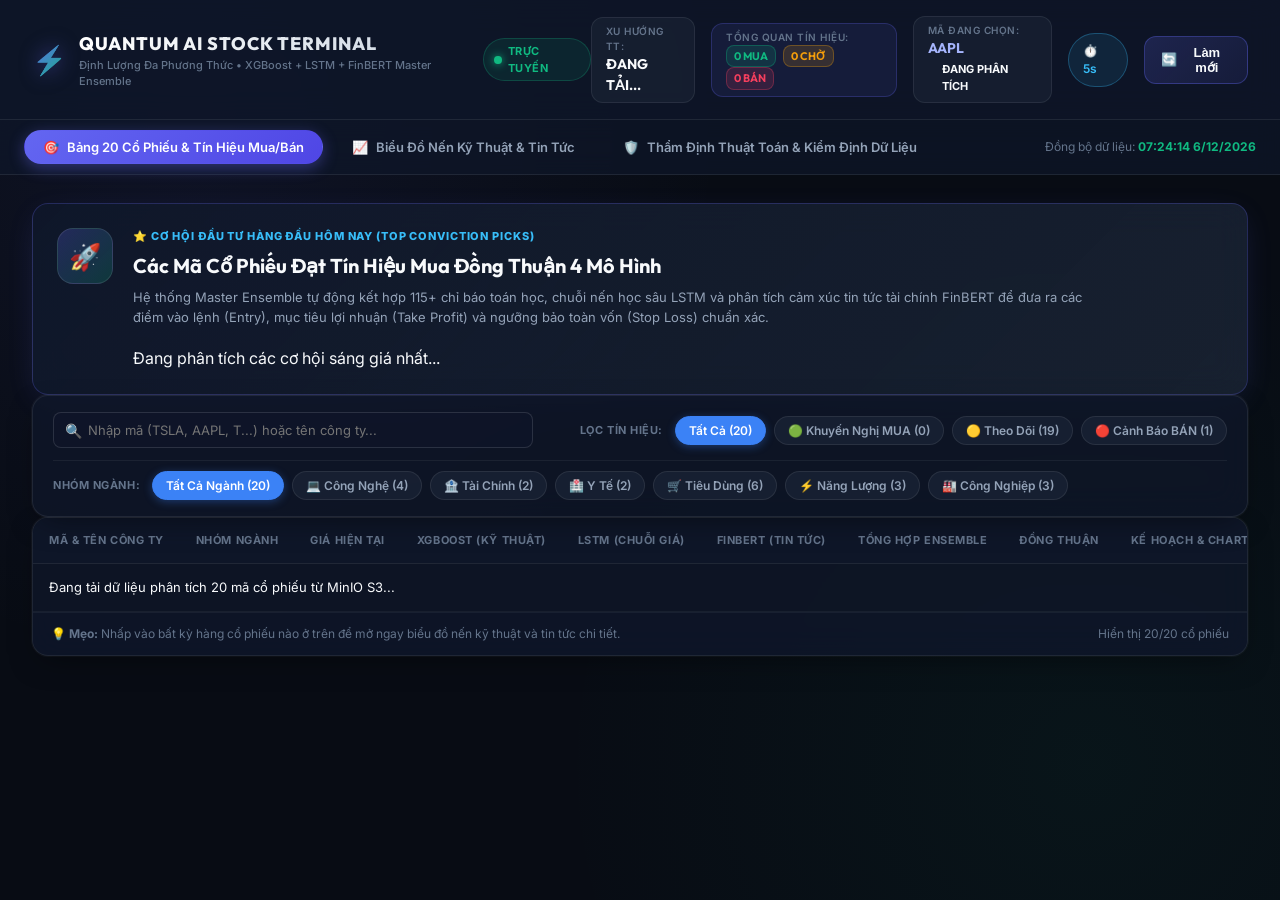
==== commit 9a73a2a3: "Add on-demand AI stock analysis engine with dynamic progress bar and real-time dashboard update" ====
--- a/dashboard/static/index.html
+++ b/dashboard/static/index.html
@@ -615,6 +615,100 @@
     <img src="" alt="Phóng to biểu đồ" class="lightbox-img" id="lightbox-img" />
   </div>
 
-  <script src="app.js?v=7.0"></script>
+  <!-- On-Demand AI Pipeline Progress Modal -->
+  <div class="ai-modal-overlay" id="ai-modal-overlay">
+    <div class="ai-modal-card">
+      <div class="ai-modal-header">
+        <div class="ai-modal-title-wrap">
+          <span class="ai-modal-badge">⚡ PIPELINE AI ON-DEMAND</span>
+          <h3 class="ai-modal-title">Đang Cào Dữ Liệu & Phân Tích: <span class="ai-modal-ticker-highlight" id="ai-modal-ticker-symbol">META</span></h3>
+        </div>
+        <button class="ai-modal-close" id="ai-modal-close-btn" title="Đóng">&times;</button>
+      </div>
+      
+      <p class="ai-modal-desc">
+        Hệ thống đang kết nối thị trường chứng khoán, thu thập nến giá OHLCV & tin tức tài chính, trích xuất 69 đặc trưng kỹ thuật và thực thi 4 mô hình độc lập (XGBoost, LSTM, FinBERT, Master Ensemble).
+      </p>
+
+      <!-- Dynamic Progress Track -->
+      <div class="ai-progress-wrap">
+        <div class="ai-progress-header">
+          <span class="ai-progress-status" id="ai-progress-status-text">Đang khởi tạo tiến trình...</span>
+          <span class="ai-progress-pct" id="ai-progress-pct-val">0%</span>
+        </div>
+        <div class="ai-progress-track">
+          <div class="ai-progress-bar" id="ai-progress-bar-fill"></div>
+        </div>
+      </div>
+
+      <!-- Step List -->
+      <div class="ai-steps-list">
+        <div class="ai-step-item" id="ai-step-1">
+          <div class="ai-step-icon">🌐</div>
+          <div class="ai-step-content">
+            <div class="ai-step-name">Bước 1: Cào Dữ Liệu Nến OHLCV & Tin Tức Thị Trường</div>
+            <div class="ai-step-sub" id="ai-step-1-sub">Kết nối yfinance API tải 6 tháng nến giá & 8 tin tức mới nhất</div>
+          </div>
+          <div class="ai-step-badge" id="ai-step-1-badge">Chờ...</div>
+        </div>
+
+        <div class="ai-step-item" id="ai-step-2">
+          <div class="ai-step-icon">🌲</div>
+          <div class="ai-step-content">
+            <div class="ai-step-name">Bước 2: Trích Xuất 69 Đặc Trưng & Chạy XGBoost</div>
+            <div class="ai-step-sub" id="ai-step-2-sub">Tính RSI 14, MACD, MA20/50, Volume Trend & xác suất tăng giá</div>
+          </div>
+          <div class="ai-step-badge" id="ai-step-2-badge">Chờ...</div>
+        </div>
+
+        <div class="ai-step-item" id="ai-step-3">
+          <div class="ai-step-icon">🧠</div>
+          <div class="ai-step-content">
+            <div class="ai-step-name">Bước 3: Dự Báo Chuỗi Thời Gian Deep Learning LSTM</div>
+            <div class="ai-step-sub" id="ai-step-3-sub">Phân tích quán tính chuỗi nến & xung lực giá đa khung thời gian</div>
+          </div>
+          <div class="ai-step-badge" id="ai-step-3-badge">Chờ...</div>
+        </div>
+
+        <div class="ai-step-item" id="ai-step-4">
+          <div class="ai-step-icon">📰</div>
+          <div class="ai-step-content">
+            <div class="ai-step-name">Bước 4: Phân Tích Cảm Xúc NLP FinBERT</div>
+            <div class="ai-step-sub" id="ai-step-4-sub">Phân loại cảm xúc tin tức tài chính Tích Cực / Tiêu Cực / Trung Lập</div>
+          </div>
+          <div class="ai-step-badge" id="ai-step-4-badge">Chờ...</div>
+        </div>
+
+        <div class="ai-step-item" id="ai-step-5">
+          <div class="ai-step-icon">👑</div>
+          <div class="ai-step-content">
+            <div class="ai-step-name">Bước 5: Tổng Hợp Master Ensemble & Kế Hoạch TP/SL</div>
+            <div class="ai-step-sub" id="ai-step-5-sub">Trọng số 35% XGB + 35% LSTM + 30% FinBERT, điểm Entry, TP, SL</div>
+          </div>
+          <div class="ai-step-badge" id="ai-step-5-badge">Chờ...</div>
+        </div>
+      </div>
+
+      <!-- Live Terminal Log -->
+      <div class="ai-log-terminal">
+        <div class="ai-log-header">
+          <span>📟 TIẾN TRÌNH THỰC THI HỆ THỐNG (SYSTEM LOG)</span>
+          <span class="ai-log-live-dot"></span>
+        </div>
+        <div class="ai-log-body" id="ai-log-body">
+          <div class="log-line">> Sẵn sàng thực thi pipeline phân tích...</div>
+        </div>
+      </div>
+
+      <div class="ai-modal-footer">
+        <button class="btn-cancel-modal" id="ai-modal-cancel-btn">✕ Hủy Tiến Trình</button>
+      </div>
+    </div>
+  </div>
+
+  <!-- Global Toast Notification -->
+  <div class="toast-container" id="toast-container"></div>
+
+  <script src="app.js?v=8.0"></script>
 </body>
 </html>
--- a/dashboard/static/style.css
+++ b/dashboard/static/style.css
@@ -2905,6 +2905,423 @@
   color: #FFFFFF;
 }
 
-
-
-
+/* ==========================================================================
+   ON-DEMAND AI PIPELINE MODAL & PROGRESS BAR
+   ========================================================================== */
+.ai-modal-overlay {
+  position: fixed;
+  inset: 0;
+  z-index: 1100;
+  background: rgba(5, 8, 18, 0.85);
+  backdrop-filter: blur(12px);
+  display: flex;
+  justify-content: center;
+  align-items: center;
+  padding: 20px;
+  opacity: 0;
+  pointer-events: none;
+  transition: opacity 0.3s cubic-bezier(0.16, 1, 0.3, 1);
+}
+
+.ai-modal-overlay.active {
+  opacity: 1;
+  pointer-events: auto;
+}
+
+.ai-modal-card {
+  width: 100%;
+  max-width: 680px;
+  max-height: 90vh;
+  overflow-y: auto;
+  background: linear-gradient(145deg, #0f172a, #0b1120);
+  border: 1px solid rgba(0, 229, 255, 0.35);
+  border-radius: 18px;
+  padding: 28px;
+  box-shadow: 0 25px 60px rgba(0, 0, 0, 0.9), 0 0 35px rgba(0, 229, 255, 0.2);
+  transform: scale(0.94) translateY(12px);
+  transition: transform 0.3s cubic-bezier(0.16, 1, 0.3, 1);
+}
+
+.ai-modal-overlay.active .ai-modal-card {
+  transform: scale(1) translateY(0);
+}
+
+.ai-modal-header {
+  display: flex;
+  justify-content: space-between;
+  align-items: flex-start;
+  margin-bottom: 12px;
+}
+
+.ai-modal-badge {
+  display: inline-block;
+  font-size: 10px;
+  font-weight: 800;
+  letter-spacing: 0.8px;
+  padding: 4px 10px;
+  border-radius: 20px;
+  background: linear-gradient(90deg, rgba(0, 229, 255, 0.2), rgba(124, 77, 255, 0.25));
+  border: 1px solid rgba(0, 229, 255, 0.4);
+  color: #00e5ff;
+  margin-bottom: 6px;
+}
+
+.ai-modal-title {
+  font-size: 20px;
+  font-weight: 800;
+  color: #ffffff;
+  margin: 0;
+}
+
+.ai-modal-ticker-highlight {
+  color: #00e5ff;
+  text-shadow: 0 0 12px rgba(0, 229, 255, 0.6);
+  font-family: 'JetBrains Mono', monospace;
+}
+
+.ai-modal-close {
+  background: rgba(255, 255, 255, 0.08);
+  border: 1px solid rgba(255, 255, 255, 0.15);
+  color: #94a3b8;
+  font-size: 22px;
+  line-height: 1;
+  width: 36px;
+  height: 36px;
+  border-radius: 50%;
+  cursor: pointer;
+  display: flex;
+  align-items: center;
+  justify-content: center;
+  transition: var(--transition-fast);
+}
+
+.ai-modal-close:hover {
+  background: rgba(239, 68, 68, 0.2);
+  border-color: rgba(239, 68, 68, 0.5);
+  color: #ef4444;
+}
+
+.ai-modal-desc {
+  font-size: 13px;
+  line-height: 1.55;
+  color: #94a3b8;
+  margin: 0 0 20px 0;
+}
+
+/* Progress Wrap */
+.ai-progress-wrap {
+  background: rgba(15, 23, 42, 0.7);
+  border: 1px solid rgba(255, 255, 255, 0.08);
+  border-radius: 12px;
+  padding: 16px;
+  margin-bottom: 20px;
+}
+
+.ai-progress-header {
+  display: flex;
+  justify-content: space-between;
+  align-items: center;
+  margin-bottom: 10px;
+}
+
+.ai-progress-status {
+  font-size: 13px;
+  font-weight: 600;
+  color: #e2e8f0;
+}
+
+.ai-progress-pct {
+  font-size: 20px;
+  font-weight: 900;
+  font-family: 'JetBrains Mono', monospace;
+  color: #00e5ff;
+  text-shadow: 0 0 10px rgba(0, 229, 255, 0.5);
+}
+
+.ai-progress-track {
+  width: 100%;
+  height: 14px;
+  background: rgba(0, 0, 0, 0.4);
+  border-radius: 10px;
+  border: 1px solid rgba(255, 255, 255, 0.12);
+  overflow: hidden;
+  position: relative;
+}
+
+.ai-progress-bar {
+  height: 100%;
+  width: 0%;
+  background: linear-gradient(90deg, #00e5ff, #00e676, #7c4dff);
+  background-size: 200% 100%;
+  box-shadow: 0 0 16px rgba(0, 229, 255, 0.7);
+  border-radius: 10px;
+  transition: width 0.35s cubic-bezier(0.4, 0, 0.2, 1);
+  animation: shimmerProgress 2s linear infinite;
+}
+
+@keyframes shimmerProgress {
+  0% { background-position: 100% 0; }
+  100% { background-position: -100% 0; }
+}
+
+/* Steps List */
+.ai-steps-list {
+  display: flex;
+  flex-direction: column;
+  gap: 10px;
+  margin-bottom: 20px;
+}
+
+.ai-step-item {
+  display: flex;
+  align-items: center;
+  gap: 12px;
+  padding: 10px 14px;
+  background: rgba(255, 255, 255, 0.03);
+  border: 1px solid rgba(255, 255, 255, 0.06);
+  border-radius: 10px;
+  transition: all 0.25s ease;
+}
+
+.ai-step-item.waiting {
+  opacity: 0.55;
+}
+
+.ai-step-item.running {
+  opacity: 1;
+  background: rgba(0, 229, 255, 0.08);
+  border-color: rgba(0, 229, 255, 0.4);
+  box-shadow: 0 0 15px rgba(0, 229, 255, 0.15);
+}
+
+.ai-step-item.done {
+  opacity: 1;
+  background: rgba(16, 185, 129, 0.07);
+  border-color: rgba(16, 185, 129, 0.35);
+}
+
+.ai-step-icon {
+  font-size: 20px;
+  width: 32px;
+  height: 32px;
+  display: flex;
+  align-items: center;
+  justify-content: center;
+  background: rgba(255, 255, 255, 0.05);
+  border-radius: 8px;
+  flex-shrink: 0;
+}
+
+.ai-step-item.running .ai-step-icon {
+  animation: pulseScale 1.2s infinite alternate;
+}
+
+@keyframes pulseScale {
+  0% { transform: scale(1); filter: drop-shadow(0 0 2px #00e5ff); }
+  100% { transform: scale(1.15); filter: drop-shadow(0 0 8px #00e5ff); }
+}
+
+.ai-step-content {
+  flex: 1;
+}
+
+.ai-step-name {
+  font-size: 13px;
+  font-weight: 700;
+  color: #ffffff;
+}
+
+.ai-step-sub {
+  font-size: 11px;
+  color: #94a3b8;
+  margin-top: 2px;
+}
+
+.ai-step-badge {
+  font-size: 11px;
+  font-weight: 700;
+  padding: 3px 8px;
+  border-radius: 6px;
+  background: rgba(255, 255, 255, 0.06);
+  color: #94a3b8;
+}
+
+.ai-step-item.running .ai-step-badge {
+  background: rgba(0, 229, 255, 0.2);
+  color: #00e5ff;
+  border: 1px solid rgba(0, 229, 255, 0.4);
+}
+
+.ai-step-item.done .ai-step-badge {
+  background: rgba(16, 185, 129, 0.2);
+  color: #10b981;
+  border: 1px solid rgba(16, 185, 129, 0.4);
+}
+
+/* Terminal Log */
+.ai-log-terminal {
+  background: #080c16;
+  border: 1px solid rgba(255, 255, 255, 0.1);
+  border-radius: 10px;
+  padding: 12px 14px;
+  font-family: 'JetBrains Mono', monospace;
+  font-size: 11px;
+  margin-bottom: 18px;
+}
+
+.ai-log-header {
+  display: flex;
+  justify-content: space-between;
+  align-items: center;
+  color: #64748b;
+  font-size: 10px;
+  font-weight: 700;
+  letter-spacing: 0.5px;
+  margin-bottom: 8px;
+  padding-bottom: 6px;
+  border-bottom: 1px solid rgba(255, 255, 255, 0.06);
+}
+
+.ai-log-live-dot {
+  width: 8px;
+  height: 8px;
+  border-radius: 50%;
+  background: #10b981;
+  box-shadow: 0 0 8px #10b981;
+  animation: blinkLive 1s infinite alternate;
+}
+
+@keyframes blinkLive {
+  0% { opacity: 0.3; }
+  100% { opacity: 1; }
+}
+
+.ai-log-body {
+  max-height: 80px;
+  overflow-y: auto;
+  color: #a5f3fc;
+  line-height: 1.6;
+}
+
+.ai-log-body .log-line {
+  margin-bottom: 2px;
+}
+
+.ai-log-body .log-line.success {
+  color: #6ee7b7;
+  font-weight: 700;
+}
+
+.ai-modal-footer {
+  display: flex;
+  justify-content: flex-end;
+}
+
+.btn-cancel-modal {
+  background: rgba(255, 255, 255, 0.06);
+  border: 1px solid rgba(255, 255, 255, 0.15);
+  color: #cbd5e1;
+  font-size: 12px;
+  font-weight: 600;
+  padding: 8px 16px;
+  border-radius: 8px;
+  cursor: pointer;
+  transition: var(--transition-fast);
+}
+
+.btn-cancel-modal:hover {
+  background: rgba(239, 68, 68, 0.15);
+  border-color: rgba(239, 68, 68, 0.4);
+  color: #ef4444;
+}
+
+/* Toast Notifications */
+.toast-container {
+  position: fixed;
+  bottom: 24px;
+  right: 24px;
+  z-index: 1200;
+  display: flex;
+  flex-direction: column;
+  gap: 10px;
+  pointer-events: none;
+}
+
+.toast-msg {
+  pointer-events: auto;
+  min-width: 280px;
+  max-width: 420px;
+  background: rgba(15, 23, 42, 0.95);
+  backdrop-filter: blur(10px);
+  border: 1px solid rgba(0, 229, 255, 0.4);
+  border-radius: 12px;
+  padding: 14px 18px;
+  color: #ffffff;
+  font-size: 13px;
+  font-weight: 600;
+  box-shadow: 0 10px 30px rgba(0, 0, 0, 0.8), 0 0 15px rgba(0, 229, 255, 0.2);
+  display: flex;
+  align-items: center;
+  gap: 12px;
+  animation: slideToast 0.3s cubic-bezier(0.16, 1, 0.3, 1) forwards;
+}
+
+.toast-msg.success {
+  border-color: rgba(16, 185, 129, 0.5);
+  box-shadow: 0 10px 30px rgba(0, 0, 0, 0.8), 0 0 15px rgba(16, 185, 129, 0.25);
+}
+
+@keyframes slideToast {
+  0% { transform: translateY(30px); opacity: 0; }
+  100% { transform: translateY(0); opacity: 1; }
+}
+
+/* Buttons in Screener & Sidebar for On-Demand trigger */
+.btn-analyze-now {
+  display: inline-flex;
+  align-items: center;
+  gap: 8px;
+  background: linear-gradient(135deg, #00e5ff, #3b82f6);
+  border: none;
+  color: #050811;
+  font-size: 13px;
+  font-weight: 800;
+  padding: 10px 20px;
+  border-radius: 8px;
+  cursor: pointer;
+  box-shadow: 0 0 18px rgba(0, 229, 255, 0.4);
+  transition: all 0.2s ease;
+}
+
+.btn-analyze-now:hover {
+  transform: translateY(-1px);
+  box-shadow: 0 0 25px rgba(0, 229, 255, 0.7);
+}
+
+.btn-reanalyze {
+  margin-top: 10px;
+  width: 100%;
+  display: inline-flex;
+  align-items: center;
+  justify-content: center;
+  gap: 6px;
+  background: rgba(0, 229, 255, 0.1);
+  border: 1px solid rgba(0, 229, 255, 0.3);
+  color: #00e5ff;
+  font-size: 12px;
+  font-weight: 700;
+  padding: 8px 12px;
+  border-radius: 6px;
+  cursor: pointer;
+  transition: all 0.2s ease;
+}
+
+.btn-reanalyze:hover {
+  background: rgba(0, 229, 255, 0.2);
+  border-color: rgba(0, 229, 255, 0.6);
+}
+
+
+
+
+
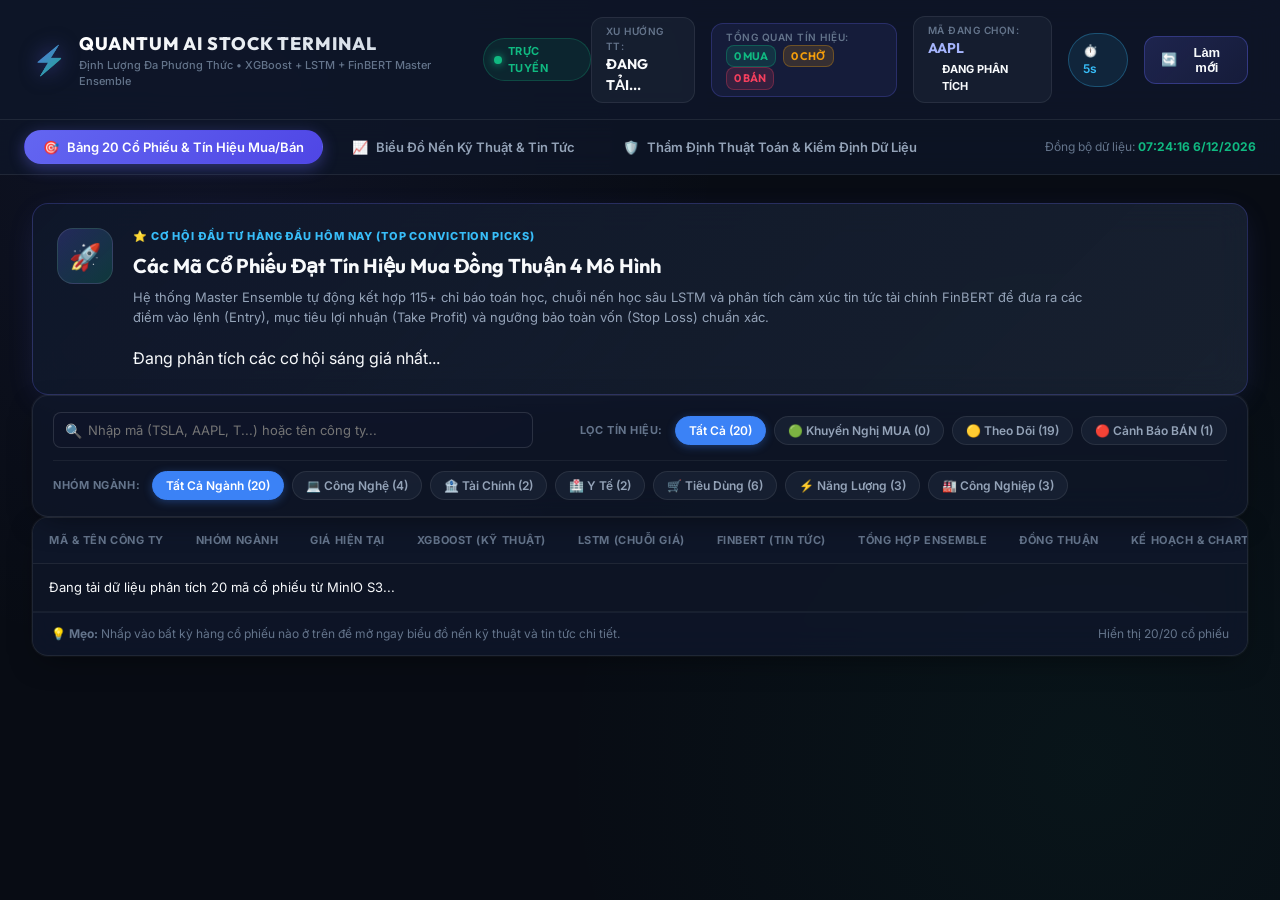
==== commit 9d475852: "Simplify loading bar to minimalist progress indicator" ====
--- a/dashboard/static/index.html
+++ b/dashboard/static/index.html
@@ -615,93 +615,22 @@
     <img src="" alt="Phóng to biểu đồ" class="lightbox-img" id="lightbox-img" />
   </div>
 
-  <!-- On-Demand AI Pipeline Progress Modal -->
-  <div class="ai-modal-overlay" id="ai-modal-overlay">
-    <div class="ai-modal-card">
-      <div class="ai-modal-header">
-        <div class="ai-modal-title-wrap">
-          <span class="ai-modal-badge">⚡ PIPELINE AI ON-DEMAND</span>
-          <h3 class="ai-modal-title">Đang Cào Dữ Liệu & Phân Tích: <span class="ai-modal-ticker-highlight" id="ai-modal-ticker-symbol">META</span></h3>
-        </div>
-        <button class="ai-modal-close" id="ai-modal-close-btn" title="Đóng">&times;</button>
-      </div>
-      
-      <p class="ai-modal-desc">
-        Hệ thống đang kết nối thị trường chứng khoán, thu thập nến giá OHLCV & tin tức tài chính, trích xuất 69 đặc trưng kỹ thuật và thực thi 4 mô hình độc lập (XGBoost, LSTM, FinBERT, Master Ensemble).
-      </p>
-
-      <!-- Dynamic Progress Track -->
-      <div class="ai-progress-wrap">
-        <div class="ai-progress-header">
-          <span class="ai-progress-status" id="ai-progress-status-text">Đang khởi tạo tiến trình...</span>
-          <span class="ai-progress-pct" id="ai-progress-pct-val">0%</span>
-        </div>
-        <div class="ai-progress-track">
-          <div class="ai-progress-bar" id="ai-progress-bar-fill"></div>
-        </div>
-      </div>
-
-      <!-- Step List -->
-      <div class="ai-steps-list">
-        <div class="ai-step-item" id="ai-step-1">
-          <div class="ai-step-icon">🌐</div>
-          <div class="ai-step-content">
-            <div class="ai-step-name">Bước 1: Cào Dữ Liệu Nến OHLCV & Tin Tức Thị Trường</div>
-            <div class="ai-step-sub" id="ai-step-1-sub">Kết nối yfinance API tải 6 tháng nến giá & 8 tin tức mới nhất</div>
-          </div>
-          <div class="ai-step-badge" id="ai-step-1-badge">Chờ...</div>
-        </div>
-
-        <div class="ai-step-item" id="ai-step-2">
-          <div class="ai-step-icon">🌲</div>
-          <div class="ai-step-content">
-            <div class="ai-step-name">Bước 2: Trích Xuất 69 Đặc Trưng & Chạy XGBoost</div>
-            <div class="ai-step-sub" id="ai-step-2-sub">Tính RSI 14, MACD, MA20/50, Volume Trend & xác suất tăng giá</div>
-          </div>
-          <div class="ai-step-badge" id="ai-step-2-badge">Chờ...</div>
-        </div>
-
-        <div class="ai-step-item" id="ai-step-3">
-          <div class="ai-step-icon">🧠</div>
-          <div class="ai-step-content">
-            <div class="ai-step-name">Bước 3: Dự Báo Chuỗi Thời Gian Deep Learning LSTM</div>
-            <div class="ai-step-sub" id="ai-step-3-sub">Phân tích quán tính chuỗi nến & xung lực giá đa khung thời gian</div>
-          </div>
-          <div class="ai-step-badge" id="ai-step-3-badge">Chờ...</div>
-        </div>
-
-        <div class="ai-step-item" id="ai-step-4">
-          <div class="ai-step-icon">📰</div>
-          <div class="ai-step-content">
-            <div class="ai-step-name">Bước 4: Phân Tích Cảm Xúc NLP FinBERT</div>
-            <div class="ai-step-sub" id="ai-step-4-sub">Phân loại cảm xúc tin tức tài chính Tích Cực / Tiêu Cực / Trung Lập</div>
-          </div>
-          <div class="ai-step-badge" id="ai-step-4-badge">Chờ...</div>
-        </div>
-
-        <div class="ai-step-item" id="ai-step-5">
-          <div class="ai-step-icon">👑</div>
-          <div class="ai-step-content">
-            <div class="ai-step-name">Bước 5: Tổng Hợp Master Ensemble & Kế Hoạch TP/SL</div>
-            <div class="ai-step-sub" id="ai-step-5-sub">Trọng số 35% XGB + 35% LSTM + 30% FinBERT, điểm Entry, TP, SL</div>
-          </div>
-          <div class="ai-step-badge" id="ai-step-5-badge">Chờ...</div>
-        </div>
-      </div>
-
-      <!-- Live Terminal Log -->
-      <div class="ai-log-terminal">
-        <div class="ai-log-header">
-          <span>📟 TIẾN TRÌNH THỰC THI HỆ THỐNG (SYSTEM LOG)</span>
-          <span class="ai-log-live-dot"></span>
-        </div>
-        <div class="ai-log-body" id="ai-log-body">
-          <div class="log-line">> Sẵn sàng thực thi pipeline phân tích...</div>
-        </div>
-      </div>
-
-      <div class="ai-modal-footer">
-        <button class="btn-cancel-modal" id="ai-modal-cancel-btn">✕ Hủy Tiến Trình</button>
+  <!-- Minimalist On-Demand AI Loading Bar -->
+  <div class="ai-loading-overlay" id="ai-modal-overlay">
+    <div class="ai-loading-card">
+      <div class="ai-loading-header">
+        <div class="ai-loading-title-group">
+          <div class="ai-loading-spinner"></div>
+          <span class="ai-loading-title">Đang phân tích <strong id="ai-modal-ticker-symbol">META</strong></span>
+          <span class="ai-loading-status" id="ai-progress-status-text">Đang cào dữ liệu & chạy mô hình AI...</span>
+        </div>
+        <div class="ai-loading-actions">
+          <span class="ai-loading-pct" id="ai-progress-pct-val">0%</span>
+          <button class="ai-loading-close" id="ai-modal-close-btn" title="Hủy">&times;</button>
+        </div>
+      </div>
+      <div class="ai-loading-track">
+        <div class="ai-loading-bar" id="ai-progress-bar-fill"></div>
       </div>
     </div>
   </div>
--- a/dashboard/static/style.css
+++ b/dashboard/static/style.css
@@ -2906,422 +2906,222 @@
 }
 
 /* ==========================================================================
-   ON-DEMAND AI PIPELINE MODAL & PROGRESS BAR
+   MINIMALIST ON-DEMAND AI LOADING BAR
    ========================================================================== */
-.ai-modal-overlay {
+.ai-loading-overlay {
   position: fixed;
-  inset: 0;
-  z-index: 1100;
-  background: rgba(5, 8, 18, 0.85);
-  backdrop-filter: blur(12px);
+  top: 0;
+  left: 0;
+  right: 0;
+  bottom: 0;
+  z-index: 1200;
   display: flex;
   justify-content: center;
-  align-items: center;
-  padding: 20px;
+  align-items: flex-start;
+  padding-top: 36px;
+  background: rgba(0, 0, 0, 0.4);
+  backdrop-filter: blur(3px);
   opacity: 0;
   pointer-events: none;
-  transition: opacity 0.3s cubic-bezier(0.16, 1, 0.3, 1);
-}
-
-.ai-modal-overlay.active {
+  transition: opacity 0.2s ease;
+}
+
+.ai-loading-overlay.active {
   opacity: 1;
   pointer-events: auto;
 }
 
-.ai-modal-card {
+.ai-loading-card {
+  width: 90%;
+  max-width: 440px;
+  background: #0f172a;
+  border: 1px solid #334155;
+  border-radius: 8px;
+  padding: 12px 16px;
+  box-shadow: 0 10px 25px -5px rgba(0, 0, 0, 0.6);
+  transform: translateY(-8px);
+  transition: transform 0.2s ease;
+}
+
+.ai-loading-overlay.active .ai-loading-card {
+  transform: translateY(0);
+}
+
+.ai-loading-header {
+  display: flex;
+  justify-content: space-between;
+  align-items: center;
+  margin-bottom: 8px;
+}
+
+.ai-loading-title-group {
+  display: flex;
+  align-items: center;
+  gap: 8px;
+  min-width: 0;
+}
+
+.ai-loading-spinner {
+  width: 14px;
+  height: 14px;
+  border: 2px solid rgba(255, 255, 255, 0.15);
+  border-top-color: #38bdf8;
+  border-radius: 50%;
+  animation: spinLoading 0.7s linear infinite;
+  flex-shrink: 0;
+}
+
+@keyframes spinLoading {
+  to { transform: rotate(360deg); }
+}
+
+.ai-loading-title {
+  font-size: 13px;
+  font-weight: 600;
+  color: #f8fafc;
+  white-space: nowrap;
+}
+
+.ai-loading-title strong {
+  color: #38bdf8;
+}
+
+.ai-loading-status {
+  font-size: 11px;
+  color: #94a3b8;
+  white-space: nowrap;
+  overflow: hidden;
+  text-overflow: ellipsis;
+  margin-left: 4px;
+}
+
+.ai-loading-actions {
+  display: flex;
+  align-items: center;
+  gap: 8px;
+  flex-shrink: 0;
+}
+
+.ai-loading-pct {
+  font-size: 12px;
+  font-weight: 700;
+  color: #38bdf8;
+  font-family: 'JetBrains Mono', monospace;
+}
+
+.ai-loading-close {
+  background: transparent;
+  border: none;
+  color: #64748b;
+  font-size: 16px;
+  line-height: 1;
+  cursor: pointer;
+  padding: 2px 4px;
+  border-radius: 4px;
+  transition: color 0.15s ease;
+}
+
+.ai-loading-close:hover {
+  color: #ef4444;
+}
+
+.ai-loading-track {
   width: 100%;
-  max-width: 680px;
-  max-height: 90vh;
-  overflow-y: auto;
-  background: linear-gradient(145deg, #0f172a, #0b1120);
-  border: 1px solid rgba(0, 229, 255, 0.35);
-  border-radius: 18px;
-  padding: 28px;
-  box-shadow: 0 25px 60px rgba(0, 0, 0, 0.9), 0 0 35px rgba(0, 229, 255, 0.2);
-  transform: scale(0.94) translateY(12px);
-  transition: transform 0.3s cubic-bezier(0.16, 1, 0.3, 1);
-}
-
-.ai-modal-overlay.active .ai-modal-card {
-  transform: scale(1) translateY(0);
-}
-
-.ai-modal-header {
-  display: flex;
-  justify-content: space-between;
-  align-items: flex-start;
-  margin-bottom: 12px;
-}
-
-.ai-modal-badge {
-  display: inline-block;
-  font-size: 10px;
-  font-weight: 800;
-  letter-spacing: 0.8px;
-  padding: 4px 10px;
-  border-radius: 20px;
-  background: linear-gradient(90deg, rgba(0, 229, 255, 0.2), rgba(124, 77, 255, 0.25));
-  border: 1px solid rgba(0, 229, 255, 0.4);
-  color: #00e5ff;
-  margin-bottom: 6px;
-}
-
-.ai-modal-title {
-  font-size: 20px;
-  font-weight: 800;
+  height: 3px;
+  background: #1e293b;
+  border-radius: 2px;
+  overflow: hidden;
+}
+
+.ai-loading-bar {
+  height: 100%;
+  width: 0%;
+  background: #38bdf8;
+  border-radius: 2px;
+  transition: width 0.25s ease;
+}
+
+/* Minimalist buttons & state */
+.btn-analyze-now {
+  display: inline-flex;
+  align-items: center;
+  gap: 6px;
+  background: #2563eb;
+  border: 1px solid #3b82f6;
   color: #ffffff;
-  margin: 0;
-}
-
-.ai-modal-ticker-highlight {
-  color: #00e5ff;
-  text-shadow: 0 0 12px rgba(0, 229, 255, 0.6);
-  font-family: 'JetBrains Mono', monospace;
-}
-
-.ai-modal-close {
-  background: rgba(255, 255, 255, 0.08);
+  font-size: 12px;
+  font-weight: 600;
+  padding: 6px 14px;
+  border-radius: 6px;
+  cursor: pointer;
+  transition: background 0.15s ease;
+}
+
+.btn-analyze-now:hover {
+  background: #1d4ed8;
+}
+
+.btn-reanalyze {
+  margin-top: 8px;
+  width: 100%;
+  display: inline-flex;
+  align-items: center;
+  justify-content: center;
+  gap: 6px;
+  background: rgba(255, 255, 255, 0.05);
   border: 1px solid rgba(255, 255, 255, 0.15);
   color: #94a3b8;
-  font-size: 22px;
-  line-height: 1;
-  width: 36px;
-  height: 36px;
-  border-radius: 50%;
+  font-size: 11px;
+  font-weight: 600;
+  padding: 6px 10px;
+  border-radius: 6px;
   cursor: pointer;
+  transition: all 0.15s ease;
+}
+
+.btn-reanalyze:hover {
+  background: rgba(255, 255, 255, 0.1);
+  color: #f8fafc;
+}
+
+.outside-stock-simple {
   display: flex;
   align-items: center;
   justify-content: center;
-  transition: var(--transition-fast);
-}
-
-.ai-modal-close:hover {
-  background: rgba(239, 68, 68, 0.2);
-  border-color: rgba(239, 68, 68, 0.5);
-  color: #ef4444;
-}
-
-.ai-modal-desc {
+  gap: 12px;
+  padding: 12px;
+  color: #94a3b8;
   font-size: 13px;
-  line-height: 1.55;
-  color: #94a3b8;
-  margin: 0 0 20px 0;
-}
-
-/* Progress Wrap */
-.ai-progress-wrap {
-  background: rgba(15, 23, 42, 0.7);
-  border: 1px solid rgba(255, 255, 255, 0.08);
-  border-radius: 12px;
-  padding: 16px;
-  margin-bottom: 20px;
-}
-
-.ai-progress-header {
-  display: flex;
-  justify-content: space-between;
-  align-items: center;
-  margin-bottom: 10px;
-}
-
-.ai-progress-status {
-  font-size: 13px;
-  font-weight: 600;
-  color: #e2e8f0;
-}
-
-.ai-progress-pct {
-  font-size: 20px;
-  font-weight: 900;
-  font-family: 'JetBrains Mono', monospace;
-  color: #00e5ff;
-  text-shadow: 0 0 10px rgba(0, 229, 255, 0.5);
-}
-
-.ai-progress-track {
-  width: 100%;
-  height: 14px;
-  background: rgba(0, 0, 0, 0.4);
-  border-radius: 10px;
-  border: 1px solid rgba(255, 255, 255, 0.12);
-  overflow: hidden;
-  position: relative;
-}
-
-.ai-progress-bar {
-  height: 100%;
-  width: 0%;
-  background: linear-gradient(90deg, #00e5ff, #00e676, #7c4dff);
-  background-size: 200% 100%;
-  box-shadow: 0 0 16px rgba(0, 229, 255, 0.7);
-  border-radius: 10px;
-  transition: width 0.35s cubic-bezier(0.4, 0, 0.2, 1);
-  animation: shimmerProgress 2s linear infinite;
-}
-
-@keyframes shimmerProgress {
-  0% { background-position: 100% 0; }
-  100% { background-position: -100% 0; }
-}
-
-/* Steps List */
-.ai-steps-list {
-  display: flex;
-  flex-direction: column;
-  gap: 10px;
-  margin-bottom: 20px;
-}
-
-.ai-step-item {
-  display: flex;
-  align-items: center;
-  gap: 12px;
-  padding: 10px 14px;
-  background: rgba(255, 255, 255, 0.03);
-  border: 1px solid rgba(255, 255, 255, 0.06);
-  border-radius: 10px;
-  transition: all 0.25s ease;
-}
-
-.ai-step-item.waiting {
-  opacity: 0.55;
-}
-
-.ai-step-item.running {
-  opacity: 1;
-  background: rgba(0, 229, 255, 0.08);
-  border-color: rgba(0, 229, 255, 0.4);
-  box-shadow: 0 0 15px rgba(0, 229, 255, 0.15);
-}
-
-.ai-step-item.done {
-  opacity: 1;
-  background: rgba(16, 185, 129, 0.07);
-  border-color: rgba(16, 185, 129, 0.35);
-}
-
-.ai-step-icon {
-  font-size: 20px;
-  width: 32px;
-  height: 32px;
-  display: flex;
-  align-items: center;
-  justify-content: center;
-  background: rgba(255, 255, 255, 0.05);
-  border-radius: 8px;
-  flex-shrink: 0;
-}
-
-.ai-step-item.running .ai-step-icon {
-  animation: pulseScale 1.2s infinite alternate;
-}
-
-@keyframes pulseScale {
-  0% { transform: scale(1); filter: drop-shadow(0 0 2px #00e5ff); }
-  100% { transform: scale(1.15); filter: drop-shadow(0 0 8px #00e5ff); }
-}
-
-.ai-step-content {
-  flex: 1;
-}
-
-.ai-step-name {
-  font-size: 13px;
-  font-weight: 700;
-  color: #ffffff;
-}
-
-.ai-step-sub {
-  font-size: 11px;
-  color: #94a3b8;
-  margin-top: 2px;
-}
-
-.ai-step-badge {
-  font-size: 11px;
-  font-weight: 700;
-  padding: 3px 8px;
-  border-radius: 6px;
-  background: rgba(255, 255, 255, 0.06);
-  color: #94a3b8;
-}
-
-.ai-step-item.running .ai-step-badge {
-  background: rgba(0, 229, 255, 0.2);
-  color: #00e5ff;
-  border: 1px solid rgba(0, 229, 255, 0.4);
-}
-
-.ai-step-item.done .ai-step-badge {
-  background: rgba(16, 185, 129, 0.2);
-  color: #10b981;
-  border: 1px solid rgba(16, 185, 129, 0.4);
-}
-
-/* Terminal Log */
-.ai-log-terminal {
-  background: #080c16;
-  border: 1px solid rgba(255, 255, 255, 0.1);
-  border-radius: 10px;
-  padding: 12px 14px;
-  font-family: 'JetBrains Mono', monospace;
-  font-size: 11px;
-  margin-bottom: 18px;
-}
-
-.ai-log-header {
-  display: flex;
-  justify-content: space-between;
-  align-items: center;
-  color: #64748b;
-  font-size: 10px;
-  font-weight: 700;
-  letter-spacing: 0.5px;
-  margin-bottom: 8px;
-  padding-bottom: 6px;
-  border-bottom: 1px solid rgba(255, 255, 255, 0.06);
-}
-
-.ai-log-live-dot {
-  width: 8px;
-  height: 8px;
-  border-radius: 50%;
-  background: #10b981;
-  box-shadow: 0 0 8px #10b981;
-  animation: blinkLive 1s infinite alternate;
-}
-
-@keyframes blinkLive {
-  0% { opacity: 0.3; }
-  100% { opacity: 1; }
-}
-
-.ai-log-body {
-  max-height: 80px;
-  overflow-y: auto;
-  color: #a5f3fc;
-  line-height: 1.6;
-}
-
-.ai-log-body .log-line {
-  margin-bottom: 2px;
-}
-
-.ai-log-body .log-line.success {
-  color: #6ee7b7;
-  font-weight: 700;
-}
-
-.ai-modal-footer {
-  display: flex;
-  justify-content: flex-end;
-}
-
-.btn-cancel-modal {
-  background: rgba(255, 255, 255, 0.06);
-  border: 1px solid rgba(255, 255, 255, 0.15);
-  color: #cbd5e1;
-  font-size: 12px;
-  font-weight: 600;
-  padding: 8px 16px;
-  border-radius: 8px;
-  cursor: pointer;
-  transition: var(--transition-fast);
-}
-
-.btn-cancel-modal:hover {
-  background: rgba(239, 68, 68, 0.15);
-  border-color: rgba(239, 68, 68, 0.4);
-  color: #ef4444;
-}
-
-/* Toast Notifications */
+}
+
+.outside-stock-simple strong {
+  color: #f8fafc;
+}
+
+/* Simple toast */
 .toast-container {
   position: fixed;
-  bottom: 24px;
-  right: 24px;
-  z-index: 1200;
-  display: flex;
-  flex-direction: column;
-  gap: 10px;
+  bottom: 20px;
+  right: 20px;
+  z-index: 1300;
   pointer-events: none;
 }
 
 .toast-msg {
+  background: #1e293b;
+  border: 1px solid #334155;
+  color: #f8fafc;
+  font-size: 12px;
+  font-weight: 500;
+  padding: 8px 14px;
+  border-radius: 6px;
+  box-shadow: 0 4px 12px rgba(0, 0, 0, 0.4);
   pointer-events: auto;
-  min-width: 280px;
-  max-width: 420px;
-  background: rgba(15, 23, 42, 0.95);
-  backdrop-filter: blur(10px);
-  border: 1px solid rgba(0, 229, 255, 0.4);
-  border-radius: 12px;
-  padding: 14px 18px;
-  color: #ffffff;
-  font-size: 13px;
-  font-weight: 600;
-  box-shadow: 0 10px 30px rgba(0, 0, 0, 0.8), 0 0 15px rgba(0, 229, 255, 0.2);
-  display: flex;
-  align-items: center;
-  gap: 12px;
-  animation: slideToast 0.3s cubic-bezier(0.16, 1, 0.3, 1) forwards;
-}
-
-.toast-msg.success {
-  border-color: rgba(16, 185, 129, 0.5);
-  box-shadow: 0 10px 30px rgba(0, 0, 0, 0.8), 0 0 15px rgba(16, 185, 129, 0.25);
-}
-
-@keyframes slideToast {
-  0% { transform: translateY(30px); opacity: 0; }
-  100% { transform: translateY(0); opacity: 1; }
-}
-
-/* Buttons in Screener & Sidebar for On-Demand trigger */
-.btn-analyze-now {
-  display: inline-flex;
-  align-items: center;
-  gap: 8px;
-  background: linear-gradient(135deg, #00e5ff, #3b82f6);
-  border: none;
-  color: #050811;
-  font-size: 13px;
-  font-weight: 800;
-  padding: 10px 20px;
-  border-radius: 8px;
-  cursor: pointer;
-  box-shadow: 0 0 18px rgba(0, 229, 255, 0.4);
-  transition: all 0.2s ease;
-}
-
-.btn-analyze-now:hover {
-  transform: translateY(-1px);
-  box-shadow: 0 0 25px rgba(0, 229, 255, 0.7);
-}
-
-.btn-reanalyze {
-  margin-top: 10px;
-  width: 100%;
-  display: inline-flex;
-  align-items: center;
-  justify-content: center;
-  gap: 6px;
-  background: rgba(0, 229, 255, 0.1);
-  border: 1px solid rgba(0, 229, 255, 0.3);
-  color: #00e5ff;
-  font-size: 12px;
-  font-weight: 700;
-  padding: 8px 12px;
-  border-radius: 6px;
-  cursor: pointer;
-  transition: all 0.2s ease;
-}
-
-.btn-reanalyze:hover {
-  background: rgba(0, 229, 255, 0.2);
-  border-color: rgba(0, 229, 255, 0.6);
-}
-
-
-
-
-
+  margin-top: 6px;
+}
+
+
+
+
+
+
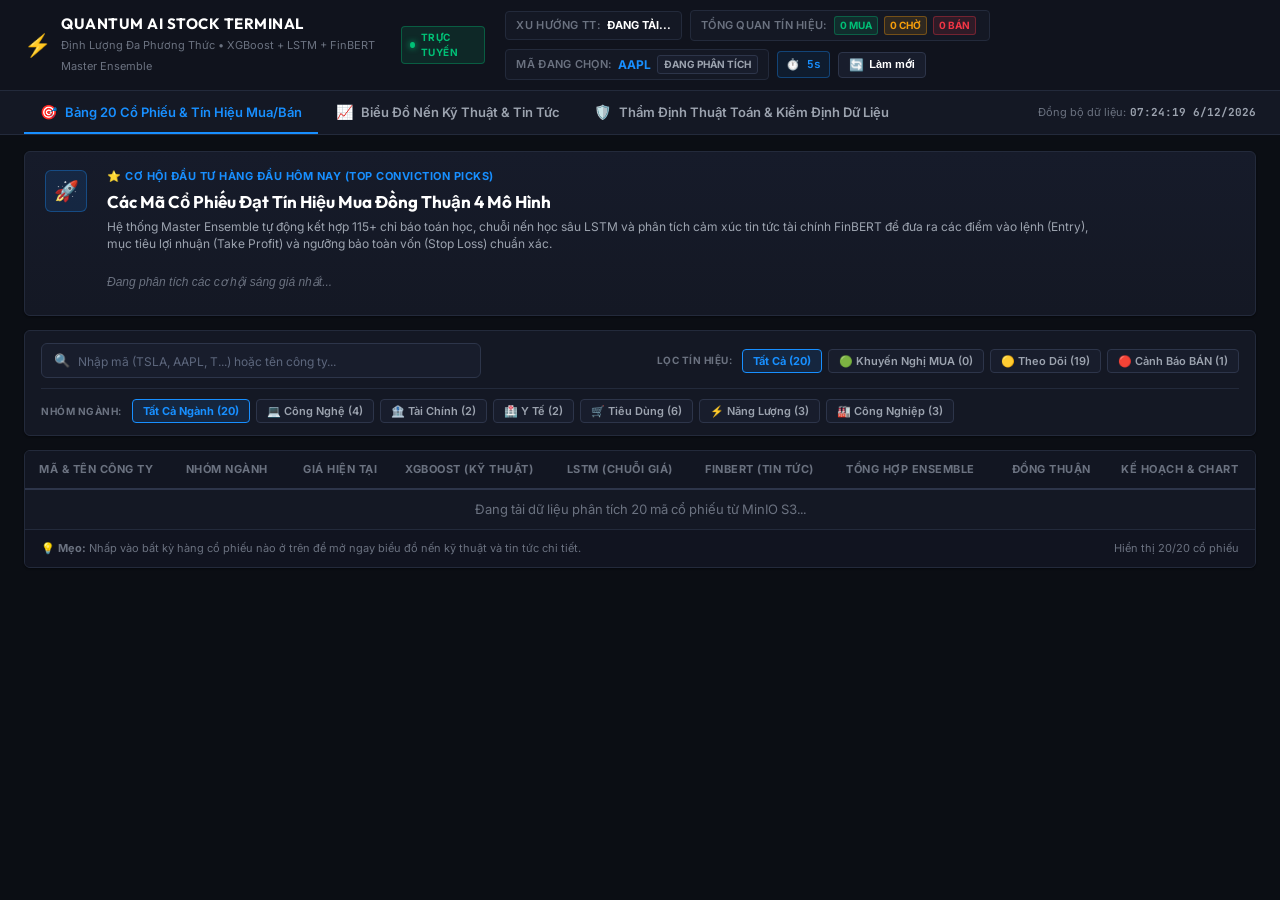
==== commit b9e66ff7: "style: overhaul dashboard with Yahoo Finance professional theme" ====
--- a/dashboard/static/index.html
+++ b/dashboard/static/index.html
@@ -7,7 +7,7 @@
   <link rel="preconnect" href="https://fonts.googleapis.com">
   <link rel="preconnect" href="https://fonts.gstatic.com" crossorigin>
   <link href="https://fonts.googleapis.com/css2?family=Inter:wght@300;400;500;600;700&family=Outfit:wght@400;500;600;700;800&family=JetBrains+Mono:wght@400;500;600&display=swap" rel="stylesheet">
-  <link rel="stylesheet" href="style.css?v=6.0">
+  <link rel="stylesheet" href="style.css?v=9.0">
 </head>
 <body>
   <!-- Header / Navigation Bar -->
--- a/dashboard/static/style.css
+++ b/dashboard/static/style.css
@@ -1,3034 +1,2167 @@
 /* ==========================================================================
-   QUANTUM MULTI-MODAL DASHBOARD - DESIGN SYSTEM (DARK GLASSMORPHISM)
+   QUANTUM AI STOCK TERMINAL - YAHOO FINANCE PROFESSIONAL DESIGN SYSTEM
+   Theme: Matte Dark Navy / Financial Precision / Yahoo Finance Blue
    ========================================================================== */
 
 :root {
-  /* Color Palette */
-  --bg-primary: #080C14;
-  --bg-secondary: #0F172A;
-  --bg-card: rgba(15, 23, 42, 0.75);
-  --bg-card-hover: rgba(30, 41, 59, 0.85);
-  --bg-pill: rgba(30, 41, 59, 0.6);
-  --border-subtle: rgba(255, 255, 255, 0.08);
-  --border-glow: rgba(99, 102, 241, 0.35);
-
-  /* Accents */
-  --accent-primary: #6366F1;       /* Indigo */
-  --accent-primary-hover: #4F46E5;
-  --accent-green: #10B981;         /* Emerald */
-  --accent-green-bg: rgba(16, 185, 129, 0.12);
-  --accent-red: #F43F5E;           /* Crimson */
-  --accent-red-bg: rgba(244, 63, 94, 0.12);
-  --accent-yellow: #F59E0B;        /* Amber */
-  --accent-yellow-bg: rgba(245, 158, 11, 0.12);
-  --accent-blue: #06B6D4;          /* Cyan */
-  --accent-blue-bg: rgba(6, 182, 212, 0.12);
-  --accent-purple: #8B5CF6;
-
-  /* Typography */
-  --font-heading: 'Outfit', -apple-system, BlinkMacSystemFont, sans-serif;
-  --font-body: 'Inter', -apple-system, BlinkMacSystemFont, sans-serif;
-  --text-primary: #F8FAFC;
-  --text-secondary: #94A3B8;
-  --text-muted: #64748B;
-
-  /* Shadows & Glass */
-  --shadow-card: 0 10px 30px -10px rgba(0, 0, 0, 0.5), 0 0 1px 1px rgba(255, 255, 255, 0.05);
-  --backdrop-blur: blur(16px);
-  --radius-sm: 8px;
-  --radius-md: 12px;
-  --radius-lg: 16px;
+  /* Core Yahoo Finance Dark Palette */
+  --bg-base: #0b0e14;
+  --bg-surface: #141824;
+  --bg-surface-elevated: #181d2c;
+  --bg-surface-hover: #1e2638;
+  --bg-table-stripe: #111420;
+  
+  /* Borders & Dividers */
+  --border-subtle: #232a3b;
+  --border-strong: #2d354a;
+  --border-active: #3b4664;
+
+  /* Yahoo Finance Signature Accents */
+  --yahoo-blue: #188fff;
+  --yahoo-blue-hover: #0f7ae5;
+  --yahoo-blue-bg: rgba(24, 143, 255, 0.12);
+  --yahoo-blue-border: rgba(24, 143, 255, 0.35);
+
+  /* Financial Market Colors (Crisp, High-Contrast) */
+  --fin-green: #00c076;
+  --fin-green-bg: rgba(0, 192, 118, 0.12);
+  --fin-green-border: rgba(0, 192, 118, 0.35);
+
+  --fin-red: #f23645;
+  --fin-red-bg: rgba(242, 54, 69, 0.12);
+  --fin-red-border: rgba(242, 54, 69, 0.35);
+
+  --fin-amber: #f59e0b;
+  --fin-amber-bg: rgba(245, 158, 11, 0.12);
+  --fin-amber-border: rgba(245, 158, 11, 0.35);
+
+  --fin-purple: #8b5cf6;
+  --fin-purple-bg: rgba(139, 92, 246, 0.12);
+  --fin-purple-border: rgba(139, 92, 246, 0.35);
+
+  --fin-cyan: #06b6d4;
+  --fin-cyan-bg: rgba(6, 182, 212, 0.12);
+
+  /* Typography Colors */
+  --text-primary: #ffffff;
+  --text-secondary: #9ca3af;
+  --text-muted: #6b7280;
+  --text-link: #188fff;
+
+  /* Typography Fonts */
+  --font-sans: 'Inter', -apple-system, BlinkMacSystemFont, 'Segoe UI', Roboto, Helvetica, Arial, sans-serif;
+  --font-heading: 'Outfit', 'Inter', -apple-system, BlinkMacSystemFont, sans-serif;
+  --font-mono: 'JetBrains Mono', 'Roboto Mono', 'SF Mono', Consolas, monospace;
+
+  /* Structural Radii (Crisp, Pro Financial Look) */
+  --radius-sm: 4px;
+  --radius-md: 6px;
+  --radius-lg: 8px;
   --radius-pill: 9999px;
-  --transition-fast: 0.2s cubic-bezier(0.4, 0, 0.2, 1);
-}
-
-* {
+
+  /* Elevation Shadows */
+  --shadow-sm: 0 1px 2px rgba(0, 0, 0, 0.4);
+  --shadow-md: 0 4px 12px rgba(0, 0, 0, 0.45);
+  --shadow-lg: 0 8px 24px rgba(0, 0, 0, 0.55);
+
+  /* Layout */
+  --max-width: 1440px;
+}
+
+/* ==========================================================================
+   GLOBAL RESETS & SCROLLBAR
+   ========================================================================== */
+*, *::before, *::after {
+  box-sizing: border-box;
   margin: 0;
   padding: 0;
-  box-sizing: border-box;
+}
+
+html {
+  color-scheme: dark;
+  font-size: 14px;
+  scroll-behavior: smooth;
 }
 
 body {
-  background-color: var(--bg-primary);
+  background-color: var(--bg-base);
   color: var(--text-primary);
-  font-family: var(--font-body);
+  font-family: var(--font-sans);
+  line-height: 1.5;
+  -webkit-font-smoothing: antialiased;
+  -moz-osx-font-smoothing: grayscale;
   min-height: 100vh;
-  line-height: 1.5;
-  background-image: 
-    radial-gradient(circle at 15% 15%, rgba(99, 102, 241, 0.08) 0%, transparent 40%),
-    radial-gradient(circle at 85% 85%, rgba(16, 185, 129, 0.05) 0%, transparent 40%);
-  background-attachment: fixed;
+}
+
+/* Slim Professional Dark Scrollbar */
+::-webkit-scrollbar {
+  width: 7px;
+  height: 7px;
+}
+::-webkit-scrollbar-track {
+  background: var(--bg-base);
+}
+::-webkit-scrollbar-thumb {
+  background: #252c3d;
+  border-radius: 4px;
+}
+::-webkit-scrollbar-thumb:hover {
+  background: #364157;
+}
+
+/* Tabular figures for all financial numbers */
+.num, .price, .val, td, th, [data-val] {
+  font-variant-numeric: tabular-nums;
+}
+
+a {
+  color: var(--text-link);
+  text-decoration: none;
+}
+a:hover {
+  text-decoration: underline;
+}
+
+/* Utilities */
+.mb-2 { margin-bottom: 8px; }
+.mb-3 { margin-bottom: 14px; }
+.mb-4 { margin-bottom: 20px; }
+.mt-2 { margin-top: 8px; }
+.mt-3 { margin-top: 14px; }
+.mt-4 { margin-top: 20px; }
+.hidden { display: none !important; }
+
+.text-success { color: var(--fin-green) !important; }
+.text-danger { color: var(--fin-red) !important; }
+.text-warning { color: var(--fin-amber) !important; }
+.text-blue { color: var(--yahoo-blue) !important; }
+.text-purple { color: var(--fin-purple) !important; }
+
+/* Base Card Container */
+.card {
+  background-color: var(--bg-surface);
+  border: 1px solid var(--border-subtle);
+  border-radius: var(--radius-md);
+  box-shadow: var(--shadow-sm);
+  transition: border-color 0.15s ease;
 }
 
 /* ==========================================================================
-   HEADER
+   APP HEADER (YAHOO FINANCE TOP BAR)
    ========================================================================== */
 .app-header {
-  display: flex;
-  justify-content: space-between;
-  align-items: center;
-  padding: 16px 32px;
-  background: rgba(15, 23, 42, 0.85);
-  backdrop-filter: var(--backdrop-blur);
-  border-bottom: 1px solid var(--border-subtle);
   position: sticky;
   top: 0;
   z-index: 100;
+  background-color: #10131d;
+  border-bottom: 1px solid var(--border-subtle);
+  padding: 10px 24px;
+  display: flex;
+  justify-content: space-between;
+  align-items: center;
+  gap: 20px;
 }
 
 .header-left {
   display: flex;
   align-items: center;
-  gap: 20px;
+  gap: 16px;
 }
 
 .logo-box {
   display: flex;
   align-items: center;
-  gap: 12px;
+  gap: 10px;
 }
 
 .logo-icon {
-  font-size: 28px;
-  background: linear-gradient(135deg, #6366F1, #10B981);
-  -webkit-background-clip: text;
-  -webkit-text-fill-color: transparent;
-  filter: drop-shadow(0 0 10px rgba(99, 102, 241, 0.5));
+  font-size: 22px;
+  color: var(--yahoo-blue);
+  line-height: 1;
 }
 
 .logo-text h1 {
   font-family: var(--font-heading);
-  font-size: 18px;
-  font-weight: 800;
-  letter-spacing: 1px;
-  background: linear-gradient(to right, #FFFFFF, #CBD5E1);
-  -webkit-background-clip: text;
-  -webkit-text-fill-color: transparent;
+  font-size: 15px;
+  font-weight: 700;
+  letter-spacing: 0.5px;
+  color: #ffffff;
+  line-height: 1.2;
 }
 
 .logo-sub {
   font-size: 11px;
   color: var(--text-muted);
-  display: block;
-  font-weight: 500;
-}
-
+  font-weight: 400;
+}
+
+/* Live Status Badge */
 .status-pill {
-  display: flex;
+  display: inline-flex;
   align-items: center;
   gap: 6px;
-  background: rgba(16, 185, 129, 0.1);
-  border: 1px solid rgba(16, 185, 129, 0.25);
-  padding: 4px 10px;
-  border-radius: var(--radius-pill);
-}
-
-.pulse-dot {
-  width: 8px;
-  height: 8px;
-  background-color: var(--accent-green);
+  background: var(--fin-green-bg);
+  border: 1px solid var(--fin-green-border);
+  padding: 3px 8px;
+  border-radius: var(--radius-sm);
+}
+
+.pulse-dot, .status-pulse-dot {
+  width: 6px;
+  height: 6px;
   border-radius: 50%;
-  box-shadow: 0 0 8px var(--accent-green);
-  animation: pulse 2s infinite;
-}
-
-@keyframes pulse {
-  0% { transform: scale(0.95); opacity: 0.8; }
-  50% { transform: scale(1.2); opacity: 1; box-shadow: 0 0 12px var(--accent-green); }
-  100% { transform: scale(0.95); opacity: 0.8; }
+  background-color: var(--fin-green);
+  box-shadow: 0 0 6px var(--fin-green);
+  animation: pulse-dot-anim 2s infinite ease-in-out;
+}
+
+@keyframes pulse-dot-anim {
+  0%, 100% { opacity: 1; transform: scale(1); }
+  50% { opacity: 0.4; transform: scale(0.85); }
 }
 
 .status-text {
-  font-size: 11px;
-  font-weight: 700;
-  color: var(--accent-green);
+  font-size: 10px;
+  font-weight: 700;
   letter-spacing: 0.5px;
-}
-
+  color: var(--fin-green);
+}
+
+/* Header Overview Metrics Bar */
 .header-metrics {
   display: flex;
   align-items: center;
-  gap: 16px;
+  gap: 8px;
+  flex-wrap: wrap;
 }
 
 .metric-chip {
-  display: flex;
-  flex-direction: column;
-  padding: 6px 14px;
-  background: rgba(30, 41, 59, 0.5);
+  display: inline-flex;
+  align-items: center;
+  gap: 6px;
+  background: var(--bg-surface);
   border: 1px solid var(--border-subtle);
-  border-radius: var(--radius-md);
+  border-radius: var(--radius-sm);
+  padding: 5px 10px;
+  font-size: 11px;
 }
 
 .metric-label {
+  color: var(--text-muted);
+  font-weight: 600;
+  letter-spacing: 0.3px;
+}
+
+.metric-val {
+  color: #ffffff;
+  font-weight: 700;
+}
+
+.metric-val.highlight {
+  color: var(--yahoo-blue);
+  font-size: 12px;
+}
+
+.ticker-signal-chip {
+  background: var(--bg-surface-elevated);
+  border: 1px solid var(--border-strong);
+  padding: 1px 6px;
+  border-radius: 3px;
   font-size: 10px;
+  font-weight: 700;
+  color: var(--text-secondary);
+}
+
+.badge-count {
+  display: inline-flex;
+  align-items: center;
+  padding: 1px 5px;
+  border-radius: 3px;
+  font-size: 10px;
+  font-weight: 700;
+  margin-right: 3px;
+}
+.badge-count.green { background: var(--fin-green-bg); color: var(--fin-green); border: 1px solid var(--fin-green-border); }
+.badge-count.yellow { background: var(--fin-amber-bg); color: var(--fin-amber); border: 1px solid var(--fin-amber-border); }
+.badge-count.red { background: var(--fin-red-bg); color: var(--fin-red); border: 1px solid var(--fin-red-border); }
+
+.auto-refresh-badge {
+  background: rgba(24, 143, 255, 0.08);
+  border: 1px solid var(--yahoo-blue-border);
+  color: var(--yahoo-blue);
+  font-size: 11px;
+  font-weight: 700;
+  padding: 4px 8px;
+  border-radius: var(--radius-sm);
+  font-family: var(--font-mono);
+}
+
+.btn-refresh {
+  display: inline-flex;
+  align-items: center;
+  gap: 5px;
+  background: var(--bg-surface-elevated);
+  border: 1px solid var(--border-strong);
+  color: #ffffff;
+  font-size: 11px;
   font-weight: 600;
-  color: var(--text-muted);
-  letter-spacing: 0.5px;
-}
-
-.metric-val {
-  font-family: var(--font-heading);
-  font-size: 14px;
-  font-weight: 700;
-  color: var(--text-primary);
-}
-
-.metric-val.highlight {
-  color: #A5B4FC;
-}
-
-.metric-val.success {
-  color: var(--accent-green);
-}
-
-.btn-refresh {
-  display: flex;
-  align-items: center;
-  gap: 6px;
-  background: linear-gradient(135deg, rgba(99, 102, 241, 0.2), rgba(99, 102, 241, 0.1));
-  border: 1px solid var(--border-glow);
-  color: var(--text-primary);
-  padding: 8px 16px;
-  border-radius: var(--radius-md);
+  padding: 5px 10px;
+  border-radius: var(--radius-sm);
+  cursor: pointer;
+  transition: all 0.15s ease;
+}
+.btn-refresh:hover {
+  background: var(--bg-surface-hover);
+  border-color: var(--yahoo-blue);
+  color: var(--yahoo-blue);
+}
+.refresh-icon {
+  font-size: 12px;
+}
+
+/* ==========================================================================
+   SUB-HEADER NAVIGATION (YAHOO FINANCE FLAT TAB BAR)
+   ========================================================================== */
+.sub-header-nav {
+  background-color: var(--bg-surface);
+  border-bottom: 1px solid var(--border-subtle);
+  padding: 0 24px;
+  display: flex;
+  justify-content: space-between;
+  align-items: stretch;
+}
+
+.nav-pills {
+  display: flex;
+  align-items: stretch;
+  gap: 2px;
+}
+
+.nav-pill-btn {
+  display: inline-flex;
+  align-items: center;
+  gap: 8px;
+  background: transparent;
+  border: none;
+  border-bottom: 2px solid transparent;
+  color: var(--text-secondary);
+  font-family: var(--font-sans);
   font-size: 13px;
   font-weight: 600;
+  padding: 12px 16px;
   cursor: pointer;
-  transition: var(--transition-fast);
-}
-
-.btn-refresh:hover {
-  background: linear-gradient(135deg, rgba(99, 102, 241, 0.35), rgba(99, 102, 241, 0.2));
-  transform: translateY(-1px);
-  box-shadow: 0 4px 12px rgba(99, 102, 241, 0.25);
+  transition: all 0.15s ease;
+  position: relative;
+}
+
+.nav-pill-btn:hover {
+  color: #ffffff;
+  background-color: rgba(255, 255, 255, 0.02);
+}
+
+.nav-pill-btn.active {
+  color: var(--yahoo-blue);
+  border-bottom: 2px solid var(--yahoo-blue);
+  background-color: transparent;
+}
+
+.pill-icon {
+  font-size: 14px;
+}
+
+.system-sync-time {
+  display: flex;
+  align-items: center;
+  font-size: 11px;
+  color: var(--text-muted);
+}
+.system-sync-time strong {
+  color: var(--text-secondary);
+  margin-left: 4px;
+  font-family: var(--font-mono);
 }
 
 /* ==========================================================================
-   NAVIGATION TABS
-   ========================================================================== */
-.nav-tabs {
-  display: flex;
-  gap: 8px;
-  padding: 12px 32px;
-  background: rgba(15, 23, 42, 0.4);
-  border-bottom: 1px solid var(--border-subtle);
-  overflow-x: auto;
-}
-
-.nav-tab {
-  display: flex;
-  align-items: center;
-  gap: 8px;
-  padding: 10px 20px;
-  background: transparent;
-  border: 1px solid transparent;
-  color: var(--text-secondary);
-  font-family: var(--font-heading);
-  font-size: 13px;
-  font-weight: 600;
-  border-radius: var(--radius-pill);
-  cursor: pointer;
-  transition: var(--transition-fast);
-  white-space: nowrap;
-}
-
-.nav-tab:hover {
-  color: var(--text-primary);
-  background: rgba(30, 41, 59, 0.5);
-}
-
-.nav-tab.active {
-  color: var(--text-primary);
-  background: rgba(99, 102, 241, 0.15);
-  border-color: rgba(99, 102, 241, 0.4);
-  box-shadow: 0 0 16px rgba(99, 102, 241, 0.15);
-}
-
-/* ==========================================================================
-   APP CONTENT & TABS
+   MAIN CONTENT CONTAINER
    ========================================================================== */
 .app-content {
-  padding: 28px 32px 64px 32px;
-  max-width: 1600px;
+  max-width: var(--max-width);
   margin: 0 auto;
+  padding: 16px 24px 40px;
 }
 
 .tab-panel {
   display: none;
 }
-
 .tab-panel.active {
   display: block;
-  animation: fadeIn 0.3s ease;
-}
-
-@keyframes fadeIn {
-  from { opacity: 0; transform: translateY(6px); }
-  to { opacity: 1; transform: translateY(0); }
+  animation: tabFadeIn 0.15s ease;
+}
+
+@keyframes tabFadeIn {
+  from { opacity: 0; }
+  to { opacity: 1; }
 }
 
 /* ==========================================================================
-   CARDS & STATS GRID
+   TAB 1: TOP CONVICTION PICKS BANNER (MARKET MOVERS STYLE)
    ========================================================================== */
-.stats-grid {
+.screener-banner-card {
+  display: flex;
+  align-items: flex-start;
+  gap: 20px;
+  padding: 16px 20px;
+  background: linear-gradient(180deg, #161b2a 0%, #141824 100%);
+  border: 1px solid var(--border-subtle);
+}
+
+.banner-icon-side {
+  flex-shrink: 0;
+  padding-top: 2px;
+}
+
+.spotlight-circle {
+  width: 42px;
+  height: 42px;
+  background: var(--yahoo-blue-bg);
+  border: 1px solid var(--yahoo-blue-border);
+  border-radius: var(--radius-md);
+  display: flex;
+  align-items: center;
+  justify-content: center;
+  font-size: 20px;
+}
+
+.banner-info-side {
+  flex: 1;
+}
+
+.banner-tag {
+  font-size: 11px;
+  font-weight: 700;
+  letter-spacing: 0.5px;
+  color: var(--yahoo-blue);
+  margin-bottom: 4px;
+}
+
+.banner-title {
+  font-family: var(--font-heading);
+  font-size: 17px;
+  font-weight: 700;
+  color: #ffffff;
+  margin-bottom: 4px;
+}
+
+.banner-desc {
+  font-size: 12px;
+  color: var(--text-secondary);
+  line-height: 1.45;
+  margin-bottom: 12px;
+  max-width: 1000px;
+}
+
+.top-picks-container {
+  display: flex;
+  flex-wrap: wrap;
+  gap: 12px;
+}
+
+.empty-top-picks {
+  font-size: 12px;
+  color: var(--text-muted);
+  font-style: italic;
+  padding: 8px 0;
+}
+
+/* Top Pick Card (Yahoo Finance Key Mover Item) */
+.top-pick-card {
+  background: #181d2c;
+  border: 1px solid var(--border-strong);
+  border-radius: var(--radius-md);
+  padding: 10px 14px;
+  min-width: 240px;
+  flex: 1;
+  max-width: 320px;
+  cursor: pointer;
+  transition: all 0.15s ease;
+}
+
+.top-pick-card:hover {
+  border-color: var(--yahoo-blue);
+  background: #1c2234;
+  transform: translateY(-1px);
+  box-shadow: var(--shadow-md);
+}
+
+.pick-badge-rank {
+  font-size: 9px;
+  font-weight: 800;
+  letter-spacing: 0.5px;
+  color: #fbbf24;
+  margin-bottom: 4px;
+  text-transform: uppercase;
+}
+
+.pick-top-row {
+  display: flex;
+  justify-content: space-between;
+  align-items: center;
+  margin-bottom: 2px;
+}
+
+.pick-ticker {
+  font-size: 17px;
+  font-weight: 800;
+  color: var(--yahoo-blue);
+  letter-spacing: 0.5px;
+}
+
+.pick-action {
+  font-size: 10px;
+  font-weight: 700;
+  padding: 2px 6px;
+  border-radius: 3px;
+  background: var(--fin-green-bg);
+  color: var(--fin-green);
+  border: 1px solid var(--fin-green-border);
+}
+
+.pick-action.strong {
+  background: var(--fin-green);
+  color: #0b0e14;
+  font-weight: 800;
+}
+
+.pick-name {
+  font-size: 11px;
+  color: var(--text-secondary);
+  white-space: nowrap;
+  overflow: hidden;
+  text-overflow: ellipsis;
+  margin-bottom: 8px;
+}
+
+.pick-metrics-row {
   display: grid;
-  grid-template-columns: repeat(auto-fit, minmax(240px, 1fr));
+  grid-template-columns: repeat(3, 1fr);
+  gap: 6px;
+  border-top: 1px solid var(--border-subtle);
+  padding-top: 6px;
+}
+
+.m-lbl {
+  display: block;
+  font-size: 9px;
+  color: var(--text-muted);
+  text-transform: uppercase;
+}
+
+.m-val {
+  font-size: 11px;
+  font-weight: 700;
+  color: #ffffff;
+  font-family: var(--font-mono);
+}
+
+/* ==========================================================================
+   SCREENER CONTROLS & TOOLBAR (SEARCH & FILTERS)
+   ========================================================================== */
+.screener-controls-card {
+  padding: 12px 16px;
+  background: var(--bg-surface);
+  border: 1px solid var(--border-subtle);
+}
+
+.controls-row {
+  display: flex;
+  align-items: center;
+  justify-content: space-between;
   gap: 16px;
-  margin-bottom: 24px;
-}
-
-.stat-card {
-  background: var(--bg-card);
-  backdrop-filter: var(--backdrop-blur);
-  border: 1px solid var(--border-subtle);
-  border-radius: var(--radius-lg);
-  padding: 20px;
-  box-shadow: var(--shadow-card);
-  transition: var(--transition-fast);
-}
-
-.stat-card:hover {
-  border-color: rgba(255, 255, 255, 0.15);
-  transform: translateY(-2px);
-}
-
-.stat-header {
-  display: flex;
+  flex-wrap: wrap;
+  margin-bottom: 10px;
+}
+
+/* Yahoo Finance Search Bar */
+.search-box {
+  position: relative;
+  display: flex;
+  align-items: center;
+  background: #181d2c;
+  border: 1px solid var(--border-strong);
+  border-radius: var(--radius-md);
+  padding: 7px 12px;
+  gap: 8px;
+  min-width: 320px;
+  flex: 1;
+  max-width: 440px;
+  transition: all 0.15s ease;
+}
+
+.search-box:focus-within {
+  border-color: var(--yahoo-blue);
+  box-shadow: 0 0 0 2px var(--yahoo-blue-bg);
+}
+
+.search-icon {
+  font-size: 13px;
+  color: var(--text-muted);
+}
+
+#screener-search-input {
+  background: transparent;
+  border: none;
+  color: #ffffff;
+  font-family: var(--font-sans);
+  font-size: 13px;
+  width: 100%;
+  outline: none;
+}
+
+#screener-search-input::placeholder {
+  color: #5d677d;
+  font-size: 12px;
+}
+
+.search-clear-btn {
+  background: transparent;
+  border: none;
+  color: var(--text-muted);
+  font-size: 16px;
+  cursor: pointer;
+  line-height: 1;
+  display: none;
+  padding: 0 4px;
+}
+.search-clear-btn:hover {
+  color: #ffffff;
+}
+
+/* Autocomplete Suggestions Dropdown */
+.search-suggestions-dropdown {
+  position: absolute;
+  top: calc(100% + 4px);
+  left: 0;
+  right: 0;
+  z-index: 1200;
+  background: #181d2c;
+  border: 1px solid var(--border-strong);
+  border-radius: var(--radius-md);
+  box-shadow: var(--shadow-lg);
+  max-height: 380px;
+  overflow-y: auto;
+}
+
+.sugg-category-header {
+  padding: 6px 12px;
+  font-size: 10px;
+  font-weight: 700;
+  text-transform: uppercase;
+  letter-spacing: 0.5px;
+  color: var(--text-muted);
+  background: #131724;
+  border-bottom: 1px solid var(--border-subtle);
+}
+
+.search-sugg-item {
+  display: flex;
+  align-items: center;
   justify-content: space-between;
-  align-items: center;
-  margin-bottom: 12px;
-}
-
-.stat-title {
+  padding: 8px 12px;
+  cursor: pointer;
+  border-bottom: 1px solid rgba(255, 255, 255, 0.03);
+  transition: background 0.1s ease;
+}
+
+.search-sugg-item:hover, .search-sugg-item.active {
+  background: #22293e;
+}
+
+.sugg-left {
+  display: flex;
+  align-items: center;
+  gap: 8px;
+}
+
+.sugg-ticker {
+  font-weight: 700;
+  color: var(--yahoo-blue);
   font-size: 13px;
-  font-weight: 500;
+  min-width: 50px;
+}
+
+.sugg-name {
   color: var(--text-secondary);
-}
-
-.stat-badge {
-  font-size: 11px;
-  font-weight: 700;
-  padding: 3px 8px;
-  border-radius: var(--radius-pill);
-  letter-spacing: 0.3px;
-}
-
-.stat-badge.green { background: var(--accent-green-bg); color: var(--accent-green); border: 1px solid rgba(16, 185, 129, 0.3); }
-.stat-badge.red { background: var(--accent-red-bg); color: var(--accent-red); border: 1px solid rgba(244, 63, 94, 0.3); }
-.stat-badge.yellow { background: var(--accent-yellow-bg); color: var(--accent-yellow); border: 1px solid rgba(245, 158, 11, 0.3); }
-.stat-badge.blue { background: var(--accent-blue-bg); color: var(--accent-blue); border: 1px solid rgba(6, 182, 212, 0.3); }
-.stat-badge.purple { background: rgba(139, 92, 246, 0.15); color: #C4B5FD; border: 1px solid rgba(139, 92, 246, 0.3); }
-
-.stat-value {
-  font-family: var(--font-heading);
-  font-size: 28px;
-  font-weight: 800;
-  color: var(--text-primary);
-  margin-bottom: 4px;
-}
-
-.stat-desc {
   font-size: 12px;
-  color: var(--text-muted);
-}
-
-.card {
-  background: var(--bg-card);
-  backdrop-filter: var(--backdrop-blur);
-  border: 1px solid var(--border-subtle);
-  border-radius: var(--radius-lg);
-  padding: 24px;
-  box-shadow: var(--shadow-card);
-}
-
-.card-header {
-  display: flex;
-  justify-content: space-between;
-  align-items: center;
-  margin-bottom: 20px;
+  max-width: 200px;
+  white-space: nowrap;
+  overflow: hidden;
+  text-overflow: ellipsis;
+}
+
+.sugg-right {
+  display: flex;
+  align-items: center;
+  gap: 8px;
+}
+
+.sugg-badge {
+  font-size: 10px;
+  padding: 2px 6px;
+  border-radius: 3px;
+}
+.sugg-badge.core {
+  background: rgba(24, 143, 255, 0.15);
+  color: var(--yahoo-blue);
+}
+.sugg-badge.ondemand {
+  background: rgba(245, 158, 11, 0.15);
+  color: var(--fin-amber);
+}
+
+.sugg-arrow {
+  color: var(--text-muted);
+  font-size: 11px;
+}
+
+/* Filter Chips (Signal & Sector) */
+.filter-chips-group, .sector-chips-row {
+  display: flex;
+  align-items: center;
+  gap: 6px;
   flex-wrap: wrap;
-  gap: 16px;
-}
-
-.card-title {
-  font-family: var(--font-heading);
-  font-size: 18px;
-  font-weight: 700;
-  color: var(--text-primary);
-}
-
-.card-subtitle {
-  font-size: 13px;
-  color: var(--text-muted);
-  margin-top: 2px;
+}
+
+.filter-label {
+  font-size: 10px;
+  font-weight: 700;
+  letter-spacing: 0.5px;
+  color: var(--text-muted);
+  margin-right: 4px;
+  text-transform: uppercase;
+}
+
+.filter-chip, .sector-chip {
+  background: #181d2c;
+  border: 1px solid var(--border-strong);
+  color: var(--text-secondary);
+  font-family: var(--font-sans);
+  font-size: 11px;
+  font-weight: 600;
+  padding: 4px 10px;
+  border-radius: var(--radius-sm);
+  cursor: pointer;
+  transition: all 0.15s ease;
+}
+
+.filter-chip:hover, .sector-chip:hover {
+  color: #ffffff;
+  border-color: #3f4a64;
+  background: #1e2436;
+}
+
+.filter-chip.active, .sector-chip.active {
+  background: var(--yahoo-blue-bg);
+  border-color: var(--yahoo-blue);
+  color: var(--yahoo-blue);
+  font-weight: 700;
+}
+
+.filter-chip.filter-buy.active {
+  background: var(--fin-green-bg);
+  border-color: var(--fin-green);
+  color: var(--fin-green);
+}
+.filter-chip.filter-hold.active {
+  background: var(--fin-amber-bg);
+  border-color: var(--fin-amber);
+  color: var(--fin-amber);
+}
+.filter-chip.filter-sell.active {
+  background: var(--fin-red-bg);
+  border-color: var(--fin-red);
+  color: var(--fin-red);
+}
+
+.sector-chips-row {
+  border-top: 1px solid var(--border-subtle);
+  padding-top: 10px;
 }
 
 /* ==========================================================================
-   DATA TABLE
+   SCREENER DATA TABLE (YAHOO FINANCE SCREENER STYLE)
    ========================================================================== */
+.screener-table-card {
+  overflow: hidden;
+}
+
 .table-responsive {
+  width: 100%;
   overflow-x: auto;
 }
 
-.data-table {
+.screener-table {
   width: 100%;
   border-collapse: collapse;
   text-align: left;
   font-size: 13px;
 }
 
-.data-table th {
-  background: rgba(30, 41, 59, 0.4);
-  color: var(--text-muted);
+.screener-table thead {
+  background-color: #121622;
+  border-bottom: 2px solid var(--border-strong);
+  position: sticky;
+  top: 0;
+  z-index: 10;
+}
+
+.screener-table th {
+  padding: 10px 14px;
+  font-size: 11px;
+  font-weight: 700;
+  text-transform: uppercase;
+  letter-spacing: 0.5px;
+  color: var(--text-muted);
+  white-space: nowrap;
+}
+
+.screener-table th.th-price,
+.screener-table th.th-confidence {
+  text-align: right;
+}
+.screener-table th.th-action {
+  text-align: center;
+}
+
+.screener-row {
+  border-bottom: 1px solid #1a2030;
+  cursor: pointer;
+  transition: background-color 0.12s ease;
+}
+
+.screener-row:nth-child(even) {
+  background-color: #121622;
+}
+
+.screener-row:nth-child(odd) {
+  background-color: #141824;
+}
+
+.screener-row:hover {
+  background-color: #1a2133 !important;
+}
+
+.screener-row.selected {
+  background-color: #182236 !important;
+  border-left: 3px solid var(--yahoo-blue);
+}
+
+.screener-table td {
+  padding: 10px 14px;
+  vertical-align: middle;
+}
+
+/* Ticker Column */
+.td-ticker {
+  min-width: 170px;
+}
+
+.ticker-identity {
+  display: flex;
+  flex-direction: column;
+}
+
+.ticker-sym {
+  font-size: 14px;
+  font-weight: 700;
+  color: var(--yahoo-blue);
+  letter-spacing: 0.3px;
+}
+
+.ticker-sym:hover {
+  text-decoration: underline;
+}
+
+.ticker-corp {
+  font-size: 11px;
+  color: var(--text-muted);
+  white-space: nowrap;
+  overflow: hidden;
+  text-overflow: ellipsis;
+  max-width: 180px;
+}
+
+/* Sector Pill */
+.sector-pill {
+  display: inline-block;
+  font-size: 11px;
+  color: var(--text-secondary);
+  background: #181d2c;
+  border: 1px solid var(--border-subtle);
+  padding: 2px 8px;
+  border-radius: 3px;
+}
+
+/* Price */
+.td-price {
+  text-align: right;
+  font-family: var(--font-mono);
+  font-weight: 700;
+  font-size: 14px;
+  color: #ffffff;
+  min-width: 90px;
+}
+
+/* 3-Model Mini Pills */
+.model-pill {
+  display: inline-flex;
+  align-items: center;
+  gap: 4px;
+  font-size: 11px;
   font-weight: 600;
-  padding: 12px 14px;
-  border-bottom: 1px solid var(--border-subtle);
+  padding: 3px 8px;
+  border-radius: 3px;
   white-space: nowrap;
 }
 
-.data-table td {
-  padding: 12px 14px;
-  border-bottom: 1px solid rgba(255, 255, 255, 0.04);
+.model-pill.bullish {
+  background: var(--fin-green-bg);
+  color: var(--fin-green);
+  border: 1px solid var(--fin-green-border);
+}
+.model-pill.bearish {
+  background: var(--fin-red-bg);
+  color: var(--fin-red);
+  border: 1px solid var(--fin-red-border);
+}
+.model-pill.neutral {
+  background: rgba(255, 255, 255, 0.04);
   color: var(--text-secondary);
+  border: 1px solid var(--border-subtle);
+}
+
+.model-pct {
+  font-family: var(--font-mono);
+  font-size: 10px;
+  opacity: 0.85;
+}
+
+/* Master Ensemble Signal Badge (Yahoo Finance Style) */
+.ai-signal-badge {
+  display: inline-block;
+  padding: 4px 10px;
+  border-radius: 3px;
+  font-size: 11px;
+  font-weight: 700;
+  letter-spacing: 0.3px;
+  text-align: center;
   white-space: nowrap;
 }
 
-.data-table tbody tr {
-  transition: var(--transition-fast);
+.ai-signal-badge.badge-strong-buy {
+  background: var(--fin-green);
+  color: #0b0e14;
+  font-weight: 800;
+}
+.ai-signal-badge.badge-buy {
+  background: var(--fin-green-bg);
+  color: var(--fin-green);
+  border: 1px solid var(--fin-green);
+}
+.ai-signal-badge.badge-hold {
+  background: var(--fin-amber-bg);
+  color: var(--fin-amber);
+  border: 1px solid var(--fin-amber-border);
+}
+.ai-signal-badge.badge-sell {
+  background: var(--fin-red-bg);
+  color: var(--fin-red);
+  border: 1px solid var(--fin-red);
+}
+
+/* Consensus Progress Bar */
+.td-confidence {
+  text-align: right;
+  min-width: 120px;
+}
+
+.confidence-bar-wrap {
+  display: flex;
+  align-items: center;
+  justify-content: flex-end;
+  gap: 8px;
+}
+
+.confidence-bar-track {
+  width: 60px;
+  height: 4px;
+  background: #202636;
+  border-radius: 2px;
+  overflow: hidden;
+}
+
+.confidence-bar-fill {
+  height: 100%;
+  border-radius: 2px;
+}
+.confidence-bar-fill.green { background: var(--fin-green); }
+.confidence-bar-fill.yellow { background: var(--fin-amber); }
+.confidence-bar-fill.red { background: var(--fin-red); }
+
+.confidence-num {
+  font-family: var(--font-mono);
+  font-size: 12px;
+  font-weight: 700;
+  color: #ffffff;
+  min-width: 38px;
+}
+
+/* Action Button */
+.td-action {
+  text-align: center;
+  min-width: 110px;
+}
+
+.btn-table-action {
+  background: transparent;
+  border: 1px solid var(--yahoo-blue-border);
+  color: var(--yahoo-blue);
+  font-family: var(--font-sans);
+  font-size: 11px;
+  font-weight: 600;
+  padding: 5px 10px;
+  border-radius: 3px;
   cursor: pointer;
-}
-
-.data-table tbody tr:hover {
-  background: rgba(99, 102, 241, 0.06);
-}
-
-.ticker-cell {
-  font-family: var(--font-heading);
-  font-weight: 700;
-  color: var(--text-primary);
-  display: flex;
-  align-items: center;
-  gap: 8px;
-}
-
-.ticker-badge {
-  background: rgba(99, 102, 241, 0.2);
-  color: #A5B4FC;
-  padding: 3px 8px;
-  border-radius: var(--radius-sm);
+  transition: all 0.15s ease;
+}
+
+.btn-table-action:hover {
+  background: var(--yahoo-blue);
+  color: #ffffff;
+  border-color: var(--yahoo-blue);
+}
+
+/* Table Footer */
+.table-footer-info {
+  display: flex;
+  justify-content: space-between;
+  align-items: center;
+  padding: 10px 16px;
+  background: #111420;
+  border-top: 1px solid var(--border-subtle);
+  font-size: 11px;
+  color: var(--text-muted);
+}
+
+.table-loading, .table-empty {
+  padding: 36px 16px;
+  text-align: center;
+  color: var(--text-muted);
+  font-size: 13px;
+}
+
+.empty-state-box {
+  display: flex;
+  flex-direction: column;
+  align-items: center;
+  gap: 10px;
+}
+.empty-state-icon {
+  font-size: 24px;
+}
+.btn-reset-filters {
+  background: #181d2c;
+  border: 1px solid var(--border-strong);
+  color: var(--yahoo-blue);
   font-size: 12px;
-}
-
-.loading-cell {
-  text-align: center;
-  padding: 36px !important;
-  color: var(--text-muted);
-  font-style: italic;
-}
-
-.search-input {
-  background: rgba(30, 41, 59, 0.6);
-  border: 1px solid var(--border-subtle);
-  color: var(--text-primary);
-  padding: 8px 14px;
-  border-radius: var(--radius-md);
-  font-size: 13px;
-  width: 240px;
-  outline: none;
-  transition: var(--transition-fast);
-}
-
-.search-input:focus {
-  border-color: var(--accent-primary);
-  box-shadow: 0 0 12px rgba(99, 102, 241, 0.2);
-}
-
-/* Signal Badges in Table */
-.badge-buy {
-  background: var(--accent-green-bg);
-  color: var(--accent-green);
-  border: 1px solid rgba(16, 185, 129, 0.3);
-  font-weight: 700;
-  padding: 4px 10px;
-  border-radius: var(--radius-pill);
-  font-size: 11px;
-}
-
-.badge-sell {
-  background: var(--accent-red-bg);
-  color: var(--accent-red);
-  border: 1px solid rgba(244, 63, 94, 0.3);
-  font-weight: 700;
-  padding: 4px 10px;
-  border-radius: var(--radius-pill);
-  font-size: 11px;
-}
-
-.badge-hold {
-  background: var(--accent-yellow-bg);
-  color: var(--accent-yellow);
-  border: 1px solid rgba(245, 158, 11, 0.3);
   font-weight: 600;
-  padding: 4px 10px;
-  border-radius: var(--radius-pill);
-  font-size: 11px;
+  padding: 6px 14px;
+  border-radius: 4px;
+  cursor: pointer;
+}
+.btn-reset-filters:hover {
+  background: #202638;
 }
 
 /* ==========================================================================
-   TAB 2: INTERACTIVE CHARTS
-   ========================================================================== */
+   TAB 2: INTERACTIVE CANDLESTICK CHART & DETAILED ANALYSIS
+   ========================================================================= */
+
+/* Quick Ticker Switcher Pills */
 .ticker-selector-container {
   display: flex;
   align-items: center;
-  gap: 12px;
-  margin-bottom: 20px;
-  background: var(--bg-card);
-  padding: 14px 20px;
-  border-radius: var(--radius-lg);
-  border: 1px solid var(--border-subtle);
+  gap: 10px;
+  margin-bottom: 14px;
   overflow-x: auto;
+  padding-bottom: 4px;
 }
 
 .selector-label {
-  font-size: 12px;
-  font-weight: 700;
-  color: var(--text-muted);
+  font-size: 11px;
+  font-weight: 700;
+  color: var(--text-muted);
+  letter-spacing: 0.5px;
   white-space: nowrap;
+  text-transform: uppercase;
 }
 
 .ticker-pills {
   display: flex;
-  gap: 8px;
+  gap: 5px;
+  flex-wrap: nowrap;
 }
 
 .ticker-pill {
-  padding: 6px 14px;
-  background: var(--bg-pill);
+  background: #141824;
   border: 1px solid var(--border-subtle);
   color: var(--text-secondary);
-  font-family: var(--font-heading);
-  font-size: 13px;
-  font-weight: 600;
-  border-radius: var(--radius-pill);
+  font-family: var(--font-sans);
+  font-size: 12px;
+  font-weight: 700;
+  padding: 4px 10px;
+  border-radius: var(--radius-sm);
   cursor: pointer;
-  transition: var(--transition-fast);
   white-space: nowrap;
+  transition: all 0.12s ease;
 }
 
 .ticker-pill:hover {
-  background: rgba(45, 60, 85, 0.8);
-  color: var(--text-primary);
+  background: #1c2234;
+  color: #ffffff;
+  border-color: #38435e;
 }
 
 .ticker-pill.active {
-  background: linear-gradient(135deg, rgba(99, 102, 241, 0.3), rgba(99, 102, 241, 0.15));
-  border-color: var(--accent-primary);
-  color: #FFFFFF;
-  box-shadow: 0 0 12px rgba(99, 102, 241, 0.3);
-}
-
+  background: var(--yahoo-blue);
+  color: #ffffff;
+  border-color: var(--yahoo-blue);
+}
+
+/* Chart Grid Layout (Left: Chart, Right: Sidebar) */
 .chart-layout-grid {
   display: grid;
   grid-template-columns: 1fr 340px;
-  gap: 20px;
-}
-
-@media (max-width: 1100px) {
-  .chart-layout-grid {
-    grid-template-columns: 1fr;
-  }
-}
-
+  gap: 16px;
+  align-items: flex-start;
+}
+
+/* Main Chart Card */
 .chart-main-card {
-  padding: 24px;
+  padding: 16px;
+  background: var(--bg-surface);
+  border: 1px solid var(--border-subtle);
 }
 
 .chart-header {
   display: flex;
   justify-content: space-between;
   align-items: flex-start;
-  margin-bottom: 20px;
+  gap: 16px;
   flex-wrap: wrap;
-  gap: 16px;
+  padding-bottom: 12px;
+  border-bottom: 1px solid var(--border-subtle);
+  margin-bottom: 12px;
 }
 
 .chart-title-row {
   display: flex;
   align-items: baseline;
-  gap: 12px;
+  gap: 8px;
+  margin-bottom: 4px;
 }
 
 .ticker-big-name {
-  font-family: var(--font-heading);
-  font-size: 32px;
-  font-weight: 800;
-  color: var(--text-primary);
-}
-
-.ticker-full-name {
-  font-size: 15px;
-  color: var(--text-secondary);
-}
-
-.sector-tag {
-  font-size: 11px;
-  font-weight: 600;
-  padding: 2px 8px;
-  background: rgba(30, 41, 59, 0.8);
-  border: 1px solid var(--border-subtle);
-  border-radius: var(--radius-sm);
-  color: var(--text-muted);
-}
-
-.price-display-row {
-  display: flex;
-  align-items: center;
-  gap: 12px;
-  margin-top: 4px;
-}
-
-.current-price {
-  font-family: var(--font-heading);
-  font-size: 26px;
-  font-weight: 800;
-  color: var(--text-primary);
-}
-
-.trading-plan-box {
-  display: flex;
-  gap: 16px;
-  background: rgba(30, 41, 59, 0.4);
-  padding: 10px 18px;
-  border-radius: var(--radius-md);
-  border: 1px solid var(--border-subtle);
-}
-
-.plan-item {
-  display: flex;
-  flex-direction: column;
-}
-
-.plan-lbl {
-  font-size: 10px;
-  color: var(--text-muted);
-  font-weight: 600;
-}
-
-.plan-val {
-  font-family: var(--font-heading);
-  font-size: 14px;
-  font-weight: 700;
-  color: var(--text-primary);
-}
-
-.plan-val.green { color: var(--accent-green); }
-.plan-val.red { color: var(--accent-red); }
-
-.chart-viewport {
-  position: relative;
-  background: rgba(8, 12, 20, 0.6);
-  border: 1px solid var(--border-subtle);
-  border-radius: var(--radius-md);
-  padding: 10px;
-  overflow: hidden;
-}
-
-.chart-tooltip {
-  position: absolute;
-  background: rgba(15, 23, 42, 0.95);
-  border: 1px solid var(--border-glow);
-  box-shadow: 0 4px 16px rgba(0, 0, 0, 0.6);
-  border-radius: var(--radius-sm);
-  padding: 8px 12px;
-  font-size: 11px;
-  pointer-events: none;
-  z-index: 50;
-  transition: opacity 0.1s ease;
-}
-
-.chart-tooltip.hidden {
-  opacity: 0;
-}
-
-.subchart-container {
-  margin-top: 16px;
-  background: rgba(8, 12, 20, 0.6);
-  border: 1px solid var(--border-subtle);
-  border-radius: var(--radius-md);
-  padding: 10px;
-}
-
-.subchart-header {
-  display: flex;
-  justify-content: space-between;
-  font-size: 11px;
-  color: var(--text-muted);
-  font-weight: 600;
-  margin-bottom: 6px;
-}
-
-.rsi-val {
-  color: #A5B4FC;
-}
-
-/* Side Column (Gauges & News) */
-.chart-side-col {
-  display: flex;
-  flex-direction: column;
-  gap: 20px;
-}
-
-.side-card-title {
-  font-family: var(--font-heading);
-  font-size: 15px;
-  font-weight: 700;
-  color: var(--text-primary);
-  margin-bottom: 16px;
-  padding-bottom: 8px;
-  border-bottom: 1px solid var(--border-subtle);
-}
-
-.gauge-list {
-  display: flex;
-  flex-direction: column;
-  gap: 14px;
-}
-
-.gauge-item {
-  display: flex;
-  flex-direction: column;
-  gap: 6px;
-}
-
-.gauge-labels {
-  display: flex;
-  justify-content: space-between;
-  font-size: 12px;
-  font-weight: 500;
-  color: var(--text-secondary);
-}
-
-.gauge-pct {
-  font-family: var(--font-heading);
-  font-weight: 700;
-  color: var(--text-primary);
-}
-
-.gauge-pct.bold {
-  font-size: 14px;
-  color: #C4B5FD;
-}
-
-.gauge-bar-bg {
-  height: 8px;
-  background: rgba(30, 41, 59, 0.6);
-  border-radius: var(--radius-pill);
-  overflow: hidden;
-}
-
-.gauge-bar-fill {
-  height: 100%;
-  border-radius: var(--radius-pill);
-  transition: width 0.5s ease;
-}
-
-.gauge-bar-fill.green { background: linear-gradient(90deg, #059669, #10B981); }
-.gauge-bar-fill.blue { background: linear-gradient(90deg, #0284C7, #06B6D4); }
-.gauge-bar-fill.yellow { background: linear-gradient(90deg, #D97706, #F59E0B); }
-.gauge-bar-fill.purple { background: linear-gradient(90deg, #6366F1, #A855F7); }
-
-.highlight-gauge {
-  background: rgba(99, 102, 241, 0.08);
-  padding: 10px;
-  border-radius: var(--radius-md);
-  border: 1px solid rgba(99, 102, 241, 0.2);
-}
-
-.news-list {
-  display: flex;
-  flex-direction: column;
-  gap: 12px;
-  max-height: 280px;
-  overflow-y: auto;
-}
-
-.news-item {
-  padding: 10px;
-  background: rgba(30, 41, 59, 0.3);
-  border-radius: var(--radius-sm);
-  border: 1px solid rgba(255, 255, 255, 0.04);
-}
-
-.news-headline {
-  font-size: 12px;
-  font-weight: 500;
-  color: var(--text-primary);
-  line-height: 1.4;
-  margin-bottom: 4px;
-}
-
-.news-meta {
-  font-size: 10px;
-  color: var(--text-muted);
-  display: flex;
-  justify-content: space-between;
-}
-
-/* ==========================================================================
-   TAB 4: DATA QUALITY
-   ========================================================================== */
-.quality-grid {
-  display: grid;
-  grid-template-columns: repeat(auto-fit, minmax(300px, 1fr));
-  gap: 20px;
-  margin-top: 20px;
-}
-
-.quality-card {
-  background: rgba(30, 41, 59, 0.3);
-  border: 1px solid var(--border-subtle);
-  border-radius: var(--radius-md);
-  padding: 20px;
-}
-
-.quality-head {
-  display: flex;
-  justify-content: space-between;
-  align-items: center;
-  margin-bottom: 14px;
-}
-
-.quality-head h3 {
-  font-family: var(--font-heading);
-  font-size: 15px;
-  font-weight: 700;
-  color: var(--text-primary);
-}
-
-.quality-checks {
-  list-style: none;
-  display: flex;
-  flex-direction: column;
-  gap: 10px;
-  font-size: 13px;
-  color: var(--text-secondary);
-}
-
-/* ==========================================================================
-   TELEGRAM REPORT CHART VIEW & TOOLBAR
-   ========================================================================== */
-.chart-view-toolbar {
-  display: flex;
-  justify-content: space-between;
-  align-items: center;
-  flex-wrap: wrap;
-  gap: 12px;
-  margin-bottom: 16px;
-  padding-bottom: 14px;
-  border-bottom: 1px solid var(--border-subtle);
-}
-
-.view-buttons {
-  display: flex;
-  gap: 8px;
-  flex-wrap: wrap;
-}
-
-.view-btn {
-  padding: 6px 14px;
-  background: rgba(30, 41, 59, 0.6);
-  border: 1px solid var(--border-subtle);
-  border-radius: var(--radius-pill);
-  color: var(--text-secondary);
-  font-size: 12px;
-  font-weight: 600;
-  cursor: pointer;
-  transition: var(--transition-fast);
-}
-
-.view-btn:hover {
-  background: rgba(45, 62, 90, 0.8);
-  color: var(--text-primary);
-}
-
-.view-btn.active {
-  background: linear-gradient(135deg, rgba(99, 102, 241, 0.3), rgba(16, 185, 129, 0.2));
-  border-color: var(--accent-indigo);
-  color: #FFFFFF;
-  box-shadow: 0 0 12px rgba(99, 102, 241, 0.25);
-}
-
-.view-actions {
-  display: flex;
-  gap: 8px;
-}
-
-.btn-action {
-  display: inline-flex;
-  align-items: center;
-  gap: 4px;
-  padding: 6px 12px;
-  background: rgba(30, 41, 59, 0.5);
-  border: 1px solid var(--border-subtle);
-  border-radius: var(--radius-md);
-  color: var(--text-secondary);
-  font-size: 12px;
-  font-weight: 600;
-  text-decoration: none;
-  cursor: pointer;
-  transition: var(--transition-fast);
-}
-
-.btn-action:hover {
-  background: rgba(99, 102, 241, 0.25);
-  color: var(--text-primary);
-  border-color: var(--border-glow);
-}
-
-.report-img-container {
-  position: relative;
-  width: 100%;
-  background: #0d1117;
-  border: 1px solid var(--border-subtle);
-  border-radius: var(--radius-md);
-  overflow: hidden;
-  display: flex;
-  justify-content: center;
-  align-items: center;
-  min-height: 380px;
-  box-shadow: inset 0 0 20px rgba(0, 0, 0, 0.5);
-}
-
-.report-chart-img {
-  width: 100%;
-  height: auto;
-  max-height: 540px;
-  object-fit: contain;
-  display: block;
-  cursor: zoom-in;
-  transition: opacity 0.2s ease;
-}
-
-.report-chart-img:hover {
-  opacity: 0.96;
-}
-
-.hidden {
-  display: none !important;
-}
-
-.btn-report-link {
-  display: flex;
-  align-items: center;
-  gap: 6px;
-  background: linear-gradient(135deg, rgba(16, 185, 129, 0.2), rgba(6, 182, 212, 0.2));
-  border: 1px solid rgba(16, 185, 129, 0.4);
-  color: #A7F3D0;
-  padding: 8px 14px;
-  border-radius: var(--radius-md);
-  font-size: 12px;
-  font-weight: 700;
-  text-decoration: none;
-  transition: var(--transition-fast);
-}
-
-.btn-report-link:hover {
-  background: linear-gradient(135deg, rgba(16, 185, 129, 0.35), rgba(6, 182, 212, 0.35));
-  color: #FFFFFF;
-  box-shadow: 0 0 16px rgba(16, 185, 129, 0.3);
-  transform: translateY(-1px);
-}
-
-/* Lightbox Modal */
-.lightbox-modal {
-  position: fixed;
-  inset: 0;
-  background: rgba(5, 8, 15, 0.92);
-  backdrop-filter: blur(8px);
-  z-index: 1000;
-  display: flex;
-  justify-content: center;
-  align-items: center;
-  padding: 24px;
-  opacity: 0;
-  pointer-events: none;
-  transition: opacity 0.2s ease;
-}
-
-.lightbox-modal.active {
-  opacity: 1;
-  pointer-events: auto;
-}
-
-.lightbox-img {
-  max-width: 95vw;
-  max-height: 92vh;
-  border-radius: var(--radius-md);
-  box-shadow: 0 10px 40px rgba(0, 0, 0, 0.8), 0 0 20px rgba(99, 102, 241, 0.3);
-  border: 1px solid var(--border-glow);
-}
-
-.lightbox-close {
-  position: absolute;
-  top: 20px;
-  right: 28px;
-  background: rgba(30, 41, 59, 0.8);
-  border: 1px solid var(--border-subtle);
-  color: white;
-  font-size: 20px;
-  font-weight: bold;
-  width: 40px;
-  height: 40px;
-  border-radius: 50%;
-  cursor: pointer;
-  display: flex;
-  align-items: center;
-  justify-content: center;
-  transition: var(--transition-fast);
-}
-
-.lightbox-close:hover {
-  background: var(--accent-red);
-}
-
-/* ==========================================================================
-   SUB-HEADER NAVIGATION BAR
-   ========================================================================== */
-.sub-header-nav {
-  display: flex;
-  justify-content: space-between;
-  align-items: center;
-  padding: 10px 24px;
-  background: rgba(15, 23, 42, 0.7);
-  border-bottom: 1px solid var(--border-subtle);
-  backdrop-filter: blur(12px);
-  position: sticky;
-  top: 70px;
-  z-index: 90;
-}
-
-.nav-pills {
-  display: flex;
-  gap: 10px;
-}
-
-.nav-pill-btn {
-  display: inline-flex;
-  align-items: center;
-  gap: 8px;
-  padding: 6px 14px;
-  background: rgba(30, 41, 59, 0.6);
-  border: 1px solid var(--border-subtle);
-  border-radius: var(--radius-full);
-  color: var(--text-secondary);
-  font-size: 13px;
-  font-weight: 600;
-  text-decoration: none;
-  transition: var(--transition-fast);
-}
-
-.nav-pill-btn:hover {
-  background: rgba(51, 65, 85, 0.8);
-  color: var(--text-primary);
-  border-color: var(--primary);
-  transform: translateY(-1px);
-}
-
-.nav-pill-btn.active {
-  background: var(--primary-gradient);
-  color: #ffffff;
-  border-color: transparent;
-  box-shadow: 0 2px 10px rgba(99, 102, 241, 0.35);
-}
-
-.system-sync-time {
-  font-size: 12px;
-  color: var(--text-muted);
-}
-
-.system-sync-time strong {
-  color: var(--accent-green);
-}
-
-/* ==========================================================================
-   DASHBOARD SECTIONS COMMON
-   ========================================================================== */
-.dashboard-section {
-  margin-top: 32px;
-  padding-top: 20px;
-  border-top: 1px solid var(--border-subtle);
-}
-
-.section-header-box {
-  display: flex;
-  justify-content: space-between;
-  align-items: center;
-  margin-bottom: 20px;
-  flex-wrap: wrap;
-  gap: 16px;
-}
-
-.section-title-wrap {
-  display: flex;
-  align-items: center;
-  gap: 14px;
-}
-
-.section-icon-badge {
-  font-size: 26px;
-  display: flex;
-  align-items: center;
-  justify-content: center;
-  width: 48px;
-  height: 48px;
-  background: rgba(30, 41, 59, 0.8);
-  border: 1px solid var(--border-subtle);
-  border-radius: var(--radius-md);
-  box-shadow: 0 4px 12px rgba(0, 0, 0, 0.3);
-}
-
-.section-title {
-  font-family: var(--font-heading);
-  font-size: 18px;
-  font-weight: 800;
-  letter-spacing: 0.5px;
-  color: var(--text-primary);
-  margin-bottom: 3px;
-}
-
-.section-subtitle {
-  font-size: 13px;
-  color: var(--text-muted);
-}
-
-.quality-status-badge {
-  display: inline-flex;
-  align-items: center;
-  gap: 8px;
-  padding: 6px 14px;
-  background: rgba(16, 185, 129, 0.15);
-  border: 1px solid rgba(16, 185, 129, 0.4);
-  border-radius: var(--radius-full);
-  font-size: 12px;
-  font-weight: 700;
-  color: var(--accent-green);
-}
-
-.eval-date-badge {
-  font-size: 13px;
-  color: var(--text-secondary);
-  background: rgba(30, 41, 59, 0.6);
-  padding: 6px 14px;
-  border-radius: var(--radius-full);
-  border: 1px solid var(--border-subtle);
-}
-
-.eval-date-badge strong {
-  color: var(--primary);
-}
-
-.status-pulse-dot {
-  width: 8px;
-  height: 8px;
-  border-radius: 50%;
-  background: var(--accent-green);
-  box-shadow: 0 0 8px var(--accent-green);
-  animation: pulse-ring 2s infinite;
-}
-
-/* ==========================================================================
-   QUALITY GATE KPI GRID & DETAILS
-   ========================================================================== */
-.quality-kpi-grid {
-  display: grid;
-  grid-template-columns: repeat(4, 1fr);
-  gap: 16px;
-  margin-bottom: 20px;
-}
-
-.quality-kpi-card {
-  display: flex;
-  flex-direction: column;
-  padding: 16px 20px;
-}
-
-.kpi-card-label {
-  font-size: 11px;
-  font-weight: 700;
-  letter-spacing: 0.5px;
-  color: var(--text-muted);
-  margin-bottom: 6px;
-}
-
-.kpi-card-value {
-  font-family: var(--font-heading);
-  font-size: 26px;
-  font-weight: 800;
-  color: var(--text-primary);
-  line-height: 1.2;
-}
-
-.kpi-card-sub {
-  font-size: 11px;
-  color: var(--text-secondary);
-  margin-top: 4px;
-}
-
-.text-success {
-  color: var(--accent-green) !important;
-}
-
-.text-warning {
-  color: var(--accent-yellow) !important;
-}
-
-.text-purple {
-  color: #a855f7 !important;
-}
-
-.quality-details-grid {
-  display: grid;
-  grid-template-columns: 1.2fr 1fr;
-  gap: 20px;
-}
-
-.card-inner-title {
-  font-size: 15px;
-  font-weight: 700;
-  color: var(--text-primary);
-  margin-bottom: 14px;
-  display: flex;
-  align-items: center;
-  gap: 8px;
-}
-
-.card-inner-desc {
-  font-size: 12px;
-  color: var(--text-muted);
-  margin-bottom: 12px;
-}
-
-/* Modern Data Table */
-.qa-table-wrap {
-  overflow-x: auto;
-}
-
-.modern-table {
-  width: 100%;
-  border-collapse: collapse;
-  font-size: 13px;
-  text-align: left;
-}
-
-.modern-table th {
-  background: rgba(30, 41, 59, 0.6);
-  color: var(--text-secondary);
-  font-weight: 600;
-  padding: 10px 12px;
-  border-bottom: 1px solid var(--border-subtle);
-  white-space: nowrap;
-}
-
-.modern-table td {
-  padding: 12px;
-  border-bottom: 1px solid rgba(51, 65, 85, 0.3);
-  color: var(--text-primary);
-}
-
-.modern-table tr:hover td {
-  background: rgba(30, 41, 59, 0.3);
-}
-
-.modern-table tr.highlight-row td {
-  background: rgba(99, 102, 241, 0.1);
-  font-weight: 600;
-  border-top: 1px solid rgba(99, 102, 241, 0.4);
-  border-bottom: 1px solid rgba(99, 102, 241, 0.4);
-}
-
-.qa-warnings-box {
-  margin-top: 14px;
-  padding: 10px 14px;
-  background: rgba(234, 179, 8, 0.08);
-  border: 1px solid rgba(234, 179, 8, 0.25);
-  border-radius: var(--radius-sm);
-  font-size: 12px;
-  color: var(--accent-yellow);
-  line-height: 1.4;
-}
-
-.warning-tag {
-  font-weight: 700;
-  margin-right: 6px;
-}
-
-/* Integrity Checklist */
-.checklist-items {
-  display: flex;
-  flex-direction: column;
-  gap: 10px;
-}
-
-.checklist-item {
-  display: flex;
-  align-items: center;
-  justify-content: space-between;
-  padding: 10px 14px;
-  background: rgba(30, 41, 59, 0.4);
-  border: 1px solid var(--border-subtle);
-  border-radius: var(--radius-sm);
-  font-size: 13px;
-  transition: var(--transition-fast);
-}
-
-.checklist-item:hover {
-  background: rgba(30, 41, 59, 0.7);
-  border-color: rgba(99, 102, 241, 0.3);
-}
-
-.checklist-title {
-  display: flex;
-  align-items: center;
-  gap: 10px;
-  color: var(--text-primary);
-}
-
-.checklist-icon-ok {
-  color: var(--accent-green);
-  font-weight: bold;
-  font-size: 15px;
-}
-
-.badge-passed {
-  font-size: 11px;
-  font-weight: 700;
-  color: var(--accent-green);
-  background: rgba(16, 185, 129, 0.15);
-  padding: 2px 8px;
-  border-radius: var(--radius-full);
-}
-
-/* ==========================================================================
-   MLOPS MODEL EVALUATION
-   ========================================================================== */
-.eval-deep-grid {
-  display: grid;
-  grid-template-columns: 1fr 1fr 1fr;
-  gap: 20px;
-}
-
-/* Confusion Matrix */
-.confusion-matrix-grid {
-  display: grid;
-  grid-template-columns: 1fr 1fr;
-  gap: 10px;
-  margin-top: 8px;
-}
-
-.cm-cell {
-  display: flex;
-  flex-direction: column;
-  padding: 14px;
-  border-radius: var(--radius-sm);
-  border: 1px solid var(--border-subtle);
-  background: rgba(30, 41, 59, 0.4);
-}
-
-.cm-cell.cm-tp,
-.cm-cell.cm-tn {
-  background: rgba(16, 185, 129, 0.08);
-  border-color: rgba(16, 185, 129, 0.3);
-}
-
-.cm-cell.cm-fp,
-.cm-cell.cm-fn {
-  background: rgba(239, 68, 68, 0.08);
-  border-color: rgba(239, 68, 68, 0.3);
-}
-
-.cm-label {
-  font-size: 11px;
-  font-weight: 700;
-  color: var(--text-muted);
-}
-
-.cm-val {
-  font-family: var(--font-heading);
-  font-size: 22px;
-  font-weight: 800;
-  color: var(--text-primary);
-  margin: 4px 0;
-}
-
-.cm-cell.cm-tp .cm-val,
-.cm-cell.cm-tn .cm-val {
-  color: var(--accent-green);
-}
-
-.cm-cell.cm-fp .cm-val,
-.cm-cell.cm-fn .cm-val {
-  color: var(--accent-red);
-}
-
-.cm-desc {
-  font-size: 11px;
-  color: var(--text-secondary);
-  line-height: 1.3;
-}
-
-/* TimeSeriesSplit CV */
-.cv-folds-list {
-  display: flex;
-  flex-direction: column;
-  gap: 8px;
-  margin-bottom: 12px;
-}
-
-.cv-fold-item {
-  display: flex;
-  justify-content: space-between;
-  align-items: center;
-  padding: 8px 12px;
-  background: rgba(30, 41, 59, 0.4);
-  border: 1px solid var(--border-subtle);
-  border-radius: var(--radius-sm);
-  font-size: 12px;
-}
-
-.cv-fold-tag {
-  font-weight: 600;
-  color: var(--text-secondary);
-}
-
-.cv-fold-stat {
-  font-weight: 700;
-  color: var(--text-primary);
-}
-
-.cv-summary-chip {
-  padding: 8px 12px;
-  background: rgba(99, 102, 241, 0.1);
-  border: 1px solid rgba(99, 102, 241, 0.3);
-  border-radius: var(--radius-sm);
-  font-size: 12px;
-  color: var(--text-secondary);
-  line-height: 1.4;
-}
-
-.cv-summary-chip strong {
-  color: #a5b4fc;
-}
-
-/* Sentiment Metrics Box */
-.sentiment-metrics-box {
-  display: flex;
-  flex-direction: column;
-  gap: 8px;
-  margin-bottom: 14px;
-}
-
-.sentiment-metric-row {
-  display: flex;
-  justify-content: space-between;
-  align-items: center;
-  padding: 8px 12px;
-  background: rgba(30, 41, 59, 0.4);
-  border: 1px solid var(--border-subtle);
-  border-radius: var(--radius-sm);
-  font-size: 12px;
-}
-
-.sentiment-note-box {
-  padding: 10px 14px;
-  background: rgba(16, 185, 129, 0.08);
-  border: 1px solid rgba(16, 185, 129, 0.25);
-  border-radius: var(--radius-sm);
-  font-size: 12px;
-  color: #a7f3d0;
-  line-height: 1.4;
-}
-
-/* Responsive adjustments */
-@media (max-width: 1200px) {
-  .quality-kpi-grid {
-    grid-template-columns: repeat(2, 1fr);
-  }
-  .quality-details-grid {
-    grid-template-columns: 1fr;
-  }
-  .eval-deep-grid {
-    grid-template-columns: 1fr;
-  }
-  .qa-steps-flow {
-    grid-template-columns: repeat(2, 1fr);
-  }
-  .model-leaderboard-grid {
-    grid-template-columns: repeat(2, 1fr);
-  }
-  .trading-impact-grid {
-    grid-template-columns: 1fr;
-  }
-}
-
-@media (max-width: 768px) {
-  .qa-steps-flow {
-    grid-template-columns: 1fr;
-  }
-  .model-leaderboard-grid {
-    grid-template-columns: 1fr;
-  }
-  .quality-hero-banner {
-    flex-direction: column;
-    text-align: center;
-    gap: 16px;
-  }
-}
-
-/* ==========================================================================
-   AUTO-REFRESH BADGE
-   ========================================================================== */
-.auto-refresh-badge {
-  font-size: 12px;
-  font-weight: 600;
-  padding: 8px 14px;
-  border-radius: var(--radius-pill);
-  background: rgba(56, 189, 248, 0.1);
-  border: 1px solid rgba(56, 189, 248, 0.3);
-  color: #38bdf8;
-  display: inline-flex;
-  align-items: center;
-  gap: 6px;
-  cursor: pointer;
-  user-select: none;
-  transition: var(--transition-fast);
-}
-
-.auto-refresh-badge:hover {
-  background: rgba(56, 189, 248, 0.2);
-  border-color: rgba(56, 189, 248, 0.6);
-  box-shadow: 0 0 12px rgba(56, 189, 248, 0.2);
-}
-
-/* ==========================================================================
-   ENHANCED QUALITY GATE & MODEL LEADERBOARD STYLES
-   ========================================================================== */
-.quality-hero-banner {
-  display: flex;
-  align-items: center;
-  gap: 32px;
-  padding: 28px;
-  background: linear-gradient(135deg, rgba(16, 185, 129, 0.1) 0%, rgba(30, 41, 59, 0.8) 100%);
-  border: 1px solid rgba(16, 185, 129, 0.35);
-  border-radius: var(--radius-lg);
-  box-shadow: 0 8px 32px rgba(0, 0, 0, 0.3);
-}
-
-.hero-score-col {
-  flex-shrink: 0;
-}
-
-.health-score-ring {
-  width: 125px;
-  height: 125px;
-  border-radius: 50%;
-  display: flex;
-  flex-direction: column;
-  align-items: center;
-  justify-content: center;
-  background: radial-gradient(circle, rgba(16, 185, 129, 0.2) 0%, rgba(15, 23, 42, 0.95) 75%);
-  border: 3px solid var(--accent-green);
-  box-shadow: 0 0 24px rgba(16, 185, 129, 0.35);
-}
-
-.score-number {
-  font-family: var(--font-heading);
-  font-size: 26px;
-  font-weight: 800;
-  color: #10b981;
-  line-height: 1;
-}
-
-.score-caption {
-  font-size: 9px;
-  font-weight: 800;
-  color: #94a3b8;
-  letter-spacing: 0.8px;
-  margin-top: 4px;
-  text-transform: uppercase;
-}
-
-.hero-info-col {
-  flex-grow: 1;
-}
-
-.hero-badge-tag {
-  display: inline-block;
-  font-size: 11px;
-  font-weight: 700;
-  color: #34d399;
-  background: rgba(16, 185, 129, 0.18);
-  padding: 4px 12px;
-  border-radius: var(--radius-pill);
-  margin-bottom: 8px;
-  letter-spacing: 0.3px;
-}
-
-.hero-headline {
-  font-family: var(--font-heading);
-  font-size: 19px;
-  font-weight: 700;
-  color: #f8fafc;
-  margin-bottom: 8px;
-}
-
-.hero-desc {
-  font-size: 13px;
-  color: #94a3b8;
-  line-height: 1.6;
-  margin-bottom: 12px;
-}
-
-.hero-tags-row {
-  display: flex;
-  flex-wrap: wrap;
-  gap: 8px;
-}
-
-.hero-tag-item {
-  font-size: 11px;
-  font-weight: 600;
-  color: #38bdf8;
-  background: rgba(56, 189, 248, 0.1);
-  border: 1px solid rgba(56, 189, 248, 0.25);
-  padding: 3px 10px;
-  border-radius: 6px;
-}
-
-/* KPI Custom Headers & Progress Bars */
-.kpi-icon-header {
-  display: flex;
-  justify-content: space-between;
-  align-items: center;
-  margin-bottom: 8px;
-}
-
-.kpi-symbol {
-  font-size: 20px;
-}
-
-.kpi-badge {
-  font-size: 10px;
-  font-weight: 800;
-  padding: 2px 8px;
-  border-radius: 12px;
-  text-transform: uppercase;
-  letter-spacing: 0.4px;
-}
-
-.kpi-badge.green { background: rgba(16, 185, 129, 0.2); color: #34d399; border: 1px solid rgba(16, 185, 129, 0.3); }
-.kpi-badge.blue { background: rgba(59, 130, 246, 0.2); color: #60a5fa; border: 1px solid rgba(59, 130, 246, 0.3); }
-.kpi-badge.teal { background: rgba(20, 184, 166, 0.2); color: #2dd4bf; border: 1px solid rgba(20, 184, 166, 0.3); }
-.kpi-badge.purple { background: rgba(168, 85, 247, 0.2); color: #c084fc; border: 1px solid rgba(168, 85, 247, 0.3); }
-
-.kpi-progress-bar {
-  width: 100%;
-  height: 5px;
-  background: rgba(255, 255, 255, 0.08);
-  border-radius: 4px;
-  overflow: hidden;
-  margin: 8px 0 6px;
-}
-
-.kpi-progress-fill {
-  height: 100%;
-  border-radius: 4px;
-}
-
-.kpi-progress-fill.green { background: linear-gradient(90deg, #10b981, #34d399); }
-.kpi-progress-fill.blue { background: linear-gradient(90deg, #3b82f6, #60a5fa); }
-.kpi-progress-fill.purple { background: linear-gradient(90deg, #8b5cf6, #c084fc); }
-
-/* 5 Steps Validation Flow */
-.qa-steps-flow {
-  display: grid;
-  grid-template-columns: repeat(5, 1fr);
-  gap: 12px;
-  margin: 18px 0;
-}
-
-.qa-step-box {
-  background: rgba(15, 23, 42, 0.6);
-  border: 1px solid var(--border-subtle);
-  border-radius: var(--radius-md);
-  padding: 16px 12px;
-  display: flex;
-  flex-direction: column;
-  position: relative;
-  transition: var(--transition-fast);
-}
-
-.qa-step-box:hover {
-  transform: translateY(-2px);
-  border-color: rgba(99, 102, 241, 0.4);
-  box-shadow: 0 4px 18px rgba(0, 0, 0, 0.3);
-}
-
-.step-num {
-  position: absolute;
-  top: 10px;
-  right: 12px;
-  font-size: 11px;
-  font-weight: 800;
-  color: rgba(255, 255, 255, 0.2);
-}
-
-.step-icon {
-  font-size: 22px;
-  margin-bottom: 8px;
-}
-
-.step-title {
-  font-size: 13px;
-  font-weight: 700;
-  color: #f8fafc;
-  margin-bottom: 4px;
-}
-
-.step-desc {
-  font-size: 11px;
-  color: #94a3b8;
-  line-height: 1.4;
-  margin-bottom: 12px;
-  flex-grow: 1;
-}
-
-.step-badge {
-  font-size: 10px;
-  font-weight: 700;
-  color: #10b981;
-  background: rgba(16, 185, 129, 0.15);
-  padding: 3px 8px;
-  border-radius: 4px;
-  align-self: flex-start;
-}
-
-/* Model Leaderboard Cards */
-.model-leaderboard-grid {
-  display: grid;
-  grid-template-columns: repeat(4, 1fr);
-  gap: 16px;
-  margin-bottom: 24px;
-}
-
-.leaderboard-card {
-  display: flex;
-  flex-direction: column;
-  padding: 20px;
-  border-radius: var(--radius-lg);
-  background: var(--bg-card);
-  border: 1px solid var(--border-subtle);
-  position: relative;
-  transition: all 0.25s ease;
-}
-
-.leaderboard-card:hover {
-  transform: translateY(-3px);
-  box-shadow: 0 12px 32px rgba(0, 0, 0, 0.4);
-}
-
-.leaderboard-card.rank-1 {
-  border: 1px solid rgba(168, 85, 247, 0.5);
-  background: linear-gradient(145deg, rgba(168, 85, 247, 0.08) 0%, rgba(15, 23, 42, 0.9) 100%);
-  box-shadow: 0 0 24px rgba(168, 85, 247, 0.15);
-}
-
-.rank-badge {
-  font-size: 10px;
-  font-weight: 800;
-  letter-spacing: 0.5px;
-  padding: 4px 10px;
-  border-radius: var(--radius-pill);
-  display: inline-block;
-  margin-bottom: 12px;
-  align-self: flex-start;
-  text-transform: uppercase;
-}
-
-.rank-badge.gold { background: rgba(234, 179, 8, 0.2); color: #facc15; border: 1px solid rgba(234, 179, 8, 0.4); }
-.rank-badge.silver { background: rgba(148, 163, 184, 0.2); color: #e2e8f0; border: 1px solid rgba(148, 163, 184, 0.4); }
-.rank-badge.bronze { background: rgba(245, 158, 11, 0.15); color: #f59e0b; border: 1px solid rgba(245, 158, 11, 0.3); }
-.rank-badge.steel { background: rgba(99, 102, 241, 0.15); color: #a5b4fc; border: 1px solid rgba(99, 102, 241, 0.3); }
-
-.model-card-head .model-name {
-  font-size: 15px;
-  font-weight: 700;
-  color: #f8fafc;
-  margin-bottom: 2px;
-  line-height: 1.3;
-}
-
-.model-type-tag {
-  font-size: 11px;
-  color: #94a3b8;
-  display: block;
-  margin-bottom: 12px;
-}
-
-.model-winrate-box {
-  background: rgba(15, 23, 42, 0.7);
-  border: 1px solid rgba(255, 255, 255, 0.06);
-  border-radius: var(--radius-md);
-  padding: 12px;
-  margin-bottom: 12px;
-}
-
-.winrate-label {
-  font-size: 10px;
-  font-weight: 700;
-  color: #64748b;
-  letter-spacing: 0.5px;
-  display: block;
-  margin-bottom: 4px;
-}
-
-.winrate-val {
   font-family: var(--font-heading);
   font-size: 24px;
   font-weight: 800;
-  margin-bottom: 6px;
-  display: block;
-}
-
-.winrate-meter {
-  width: 100%;
-  height: 8px;
-  background: rgba(255, 255, 255, 0.08);
-  border-radius: 4px;
-  position: relative;
-  overflow: hidden;
-  margin-bottom: 6px;
-}
-
-.winrate-fill {
-  height: 100%;
-  border-radius: 4px;
-}
-
-.winrate-fill.purple { background: linear-gradient(90deg, #a855f7, #c084fc); }
-.winrate-fill.green { background: linear-gradient(90deg, #10b981, #34d399); }
-.winrate-fill.yellow { background: linear-gradient(90deg, #eab308, #fde047); }
-
-.winrate-baseline {
-  position: absolute;
-  left: 50%;
-  top: 0;
-  bottom: 0;
-  width: 2px;
-  background: rgba(255, 255, 255, 0.4);
-}
-
-.winrate-sub {
-  font-size: 11px;
-  color: #94a3b8;
-  line-height: 1.3;
-  display: block;
-}
-
-.model-summary-desc {
-  font-size: 12px;
-  color: #94a3b8;
-  line-height: 1.5;
-  margin-bottom: 14px;
-  flex-grow: 1;
-}
-
-.model-badges-footer {
-  display: flex;
-  flex-wrap: wrap;
-  gap: 6px;
-}
-
-.m-badge {
-  font-size: 11px;
-  font-weight: 600;
-  color: #cbd5e1;
-  background: rgba(30, 41, 59, 0.6);
+  color: #ffffff;
+  letter-spacing: 0.5px;
+}
+
+.ticker-full-name {
+  font-size: 13px;
+  color: var(--text-secondary);
+}
+
+.sector-tag {
+  font-size: 10px;
+  background: #181d2c;
   border: 1px solid var(--border-subtle);
-  padding: 3px 8px;
-  border-radius: 4px;
-}
-
-/* Real-world Trading Impact Overview */
-.trading-impact-grid {
-  display: grid;
-  grid-template-columns: 1fr 1fr;
-  gap: 16px;
-  margin-bottom: 20px;
-}
-
-.impact-card {
-  padding: 20px;
-  border-radius: var(--radius-lg);
-}
-
-.impact-card.positive {
-  background: linear-gradient(135deg, rgba(16, 185, 129, 0.08) 0%, rgba(30, 41, 59, 0.7) 100%);
-  border: 1px solid rgba(16, 185, 129, 0.35);
-}
-
-.impact-card.defensive {
-  background: linear-gradient(135deg, rgba(168, 85, 247, 0.08) 0%, rgba(30, 41, 59, 0.7) 100%);
-  border: 1px solid rgba(168, 85, 247, 0.35);
-}
-
-.impact-head {
-  display: flex;
-  align-items: center;
-  gap: 14px;
-  margin-bottom: 12px;
-}
-
-.impact-icon {
-  font-size: 26px;
-}
-
-.impact-text-group {
-  flex-grow: 1;
-}
-
-.impact-title {
-  font-size: 15px;
-  font-weight: 700;
-  color: #f8fafc;
-  margin-bottom: 2px;
-}
-
-.impact-subtitle {
-  font-size: 12px;
-  color: #94a3b8;
-}
-
-.impact-val {
-  font-family: var(--font-heading);
+  color: var(--text-muted);
+  padding: 2px 6px;
+  border-radius: 3px;
+}
+
+.price-display-row {
+  display: flex;
+  align-items: baseline;
+  gap: 10px;
+}
+
+.current-price {
+  font-family: var(--font-mono);
   font-size: 26px;
   font-weight: 800;
-}
-
-.impact-meter-bar {
-  width: 100%;
-  height: 6px;
-  background: rgba(255, 255, 255, 0.08);
-  border-radius: 4px;
-  overflow: hidden;
+  color: #ffffff;
+  letter-spacing: -0.5px;
+}
+
+.price-badge {
+  font-size: 11px;
+  font-weight: 700;
+  padding: 3px 8px;
+  border-radius: 3px;
+  background: var(--fin-green-bg);
+  color: var(--fin-green);
+  border: 1px solid var(--fin-green-border);
+}
+
+/* Yahoo Finance Style "Key Statistics" Plan Summary Bar */
+.chart-plan-summary {
+  display: flex;
+  align-items: center;
+  gap: 12px;
+  background: #181d2c;
+  border: 1px solid var(--border-strong);
+  border-radius: var(--radius-sm);
+  padding: 6px 14px;
+}
+
+.plan-mini-item {
+  display: flex;
+  flex-direction: column;
+}
+
+.plan-mini-item:not(:last-child) {
+  padding-right: 12px;
+  border-right: 1px solid var(--border-subtle);
+}
+
+.p-label {
+  font-size: 9px;
+  font-weight: 700;
+  color: var(--text-muted);
+  text-transform: uppercase;
+}
+
+.p-val {
+  font-family: var(--font-mono);
+  font-size: 12px;
+  font-weight: 700;
+  color: #ffffff;
+}
+
+/* Chart View Toolbar (Candlestick / Ensemble / Models) */
+.chart-view-toolbar {
+  display: flex;
+  justify-content: space-between;
+  align-items: center;
   margin-bottom: 12px;
 }
 
-.impact-meter-fill.green {
-  height: 100%;
-  background: linear-gradient(90deg, #10b981, #34d399);
-  border-radius: 4px;
-}
-
-.impact-meter-fill.purple {
-  height: 100%;
-  background: linear-gradient(90deg, #8b5cf6, #c084fc);
-  border-radius: 4px;
-}
-
-.impact-detail {
-  font-size: 13px;
-  color: #94a3b8;
-  line-height: 1.5;
-  margin: 0;
-}
-
-/* Collapsible Accordion Trigger */
-.btn-toggle-details {
+.view-buttons {
+  display: flex;
+  gap: 4px;
+  background: #111420;
+  padding: 3px;
+  border-radius: var(--radius-sm);
+  border: 1px solid var(--border-subtle);
+}
+
+.view-btn {
+  background: transparent;
+  border: none;
+  color: var(--text-secondary);
+  font-family: var(--font-sans);
+  font-size: 11px;
+  font-weight: 600;
+  padding: 5px 12px;
+  border-radius: 3px;
   cursor: pointer;
-  font-size: 13px;
-  font-weight: 700;
-  color: #a5b4fc;
-  background: rgba(99, 102, 241, 0.12);
-  border: 1px solid rgba(99, 102, 241, 0.3);
-  padding: 10px 18px;
-  border-radius: var(--radius-md);
-  list-style: none;
-  display: inline-flex;
-  align-items: center;
-  gap: 8px;
-  transition: var(--transition-fast);
-  user-select: none;
-}
-
-.btn-toggle-details:hover {
-  background: rgba(99, 102, 241, 0.25);
-  border-color: rgba(99, 102, 241, 0.6);
-  color: #ffffff;
-}
-
-.sub-card {
-  background: rgba(15, 23, 42, 0.5);
-  border: 1px solid var(--border-subtle);
-  padding: 18px;
-  border-radius: var(--radius-md);
-}
-
-.sub-title-eval {
-  font-size: 14px;
-  font-weight: 700;
-  color: #f8fafc;
-  margin-bottom: 12px;
-}
-
-/* ==========================================================================
-   SMART MARKET SCREENER & v6.0 ENHANCEMENTS
-   ========================================================================== */
-
-/* 1. Header Overview Badges */
-.highlight-chip {
-  background: rgba(99, 102, 241, 0.1) !important;
-  border-color: rgba(99, 102, 241, 0.25) !important;
-}
-
-.badge-count {
-  display: inline-flex;
-  align-items: center;
-  padding: 2px 7px;
-  border-radius: var(--radius-sm);
-  font-size: 11px;
-  font-weight: 700;
-  margin-right: 4px;
-}
-.badge-count.green { background: rgba(16, 185, 129, 0.15); color: #10B981; border: 1px solid rgba(16, 185, 129, 0.3); }
-.badge-count.yellow { background: rgba(245, 158, 11, 0.15); color: #F59E0B; border: 1px solid rgba(245, 158, 11, 0.3); }
-.badge-count.red { background: rgba(244, 63, 94, 0.15); color: #F43F5E; border: 1px solid rgba(244, 63, 94, 0.3); }
-
-.ticker-signal-chip {
-  display: inline-block;
-  padding: 2px 8px;
-  border-radius: 4px;
-  font-size: 11px;
-  font-weight: 700;
-  margin-left: 6px;
-}
-.chip-green { background: rgba(16, 185, 129, 0.2); color: #34D399; }
-.chip-red { background: rgba(244, 63, 94, 0.2); color: #FB7185; }
-.chip-yellow { background: rgba(245, 158, 11, 0.2); color: #FBBF24; }
-
-/* 2. Main Nav Button Pills */
-.nav-pill-btn {
-  background: transparent;
-  border: 1px solid transparent;
+  transition: all 0.12s ease;
+}
+
+.view-btn:hover {
+  color: #ffffff;
+}
+
+.view-btn.active {
+  background: var(--yahoo-blue);
+  color: #ffffff;
+}
+
+.view-actions {
+  display: flex;
+  gap: 6px;
+}
+
+.btn-action {
+  background: #181d2c;
+  border: 1px solid var(--border-strong);
   color: var(--text-secondary);
-  padding: 8px 18px;
-  border-radius: var(--radius-pill);
-  font-size: 13px;
+  font-size: 11px;
   font-weight: 600;
+  padding: 5px 10px;
+  border-radius: 3px;
   cursor: pointer;
-  display: inline-flex;
-  align-items: center;
-  gap: 8px;
-  transition: all var(--transition-fast);
-  font-family: inherit;
-}
-.nav-pill-btn:hover {
-  color: var(--text-primary);
-  background: rgba(255, 255, 255, 0.05);
-}
-.nav-pill-btn.active {
-  background: linear-gradient(135deg, #6366F1, #4F46E5);
-  color: #FFFFFF;
-  box-shadow: 0 4px 15px rgba(99, 102, 241, 0.4);
-}
-
-/* 3. Top Opportunity Spotlight Banner */
-.screener-banner-card {
-  display: flex;
-  align-items: flex-start;
-  gap: 20px;
-  background: linear-gradient(135deg, rgba(15, 23, 42, 0.95), rgba(30, 41, 59, 0.7));
-  border: 1px solid rgba(99, 102, 241, 0.25);
-  box-shadow: 0 8px 32px -8px rgba(99, 102, 241, 0.2);
-  padding: 24px;
-}
-
-.spotlight-circle {
-  width: 56px;
-  height: 56px;
-  border-radius: 16px;
-  background: linear-gradient(135deg, rgba(99, 102, 241, 0.25), rgba(16, 185, 129, 0.2));
-  border: 1px solid rgba(255, 255, 255, 0.1);
-  display: flex;
-  align-items: center;
-  justify-content: center;
-  font-size: 26px;
-  flex-shrink: 0;
-}
-
-.banner-tag {
-  font-size: 11px;
-  font-weight: 800;
-  letter-spacing: 0.08em;
-  color: #38BDF8;
-  margin-bottom: 6px;
-}
-
-.banner-title {
-  font-family: var(--font-heading);
-  font-size: 20px;
-  font-weight: 700;
-  color: #F8FAFC;
-  margin-bottom: 6px;
-}
-
-.banner-desc {
-  font-size: 13px;
+  transition: all 0.12s ease;
+}
+.btn-action:hover {
+  color: #ffffff;
+  border-color: var(--yahoo-blue);
+}
+
+/* Candlestick Section */
+.chart-legend-row {
+  display: flex;
+  gap: 14px;
+  font-size: 11px;
   color: var(--text-secondary);
-  line-height: 1.6;
-  max-width: 950px;
-  margin-bottom: 18px;
-}
-
-.top-picks-container {
-  display: grid;
-  grid-template-columns: repeat(auto-fit, minmax(260px, 1fr));
-  gap: 16px;
-}
-
-.top-pick-card {
-  background: rgba(15, 23, 42, 0.7);
-  border: 1px solid rgba(16, 185, 129, 0.3);
-  border-radius: var(--radius-md);
-  padding: 14px 16px;
-  cursor: pointer;
-  transition: all var(--transition-fast);
-  position: relative;
-  overflow: hidden;
-}
-
-.top-pick-card:hover {
-  transform: translateY(-2px);
-  border-color: rgba(16, 185, 129, 0.7);
-  box-shadow: 0 8px 24px rgba(16, 185, 129, 0.18);
-  background: rgba(22, 32, 54, 0.85);
-}
-
-.pick-badge-rank {
-  font-size: 9px;
-  font-weight: 800;
-  color: #10B981;
-  letter-spacing: 0.06em;
-  margin-bottom: 4px;
-}
-
-.pick-top-row {
-  display: flex;
-  justify-content: space-between;
-  align-items: center;
-  margin-bottom: 2px;
-}
-
-.pick-ticker {
-  font-family: var(--font-heading);
-  font-size: 18px;
-  font-weight: 800;
-  color: #FFFFFF;
-}
-
-.pick-action {
-  font-size: 11px;
-  font-weight: 700;
-  background: rgba(16, 185, 129, 0.15);
-  color: #10B981;
-  padding: 2px 8px;
-  border-radius: 4px;
-  border: 1px solid rgba(16, 185, 129, 0.3);
-}
-
-.pick-action.strong {
-  background: rgba(16, 185, 129, 0.25);
-  color: #34D399;
-  border-color: #10B981;
-  box-shadow: 0 0 10px rgba(16, 185, 129, 0.3);
-}
-
-.pick-name {
-  font-size: 12px;
-  color: var(--text-secondary);
-  white-space: nowrap;
-  overflow: hidden;
-  text-overflow: ellipsis;
-  margin-bottom: 10px;
-}
-
-.pick-metrics-row {
-  display: flex;
-  justify-content: space-between;
-  border-top: 1px solid rgba(255, 255, 255, 0.06);
-  padding-top: 8px;
-}
-
-.pick-metrics-row .m-lbl {
-  display: block;
-  font-size: 10px;
-  color: var(--text-muted);
-}
-
-.pick-metrics-row .m-val {
-  font-size: 12px;
-  font-family: 'JetBrains Mono', monospace;
-}
-
-/* 4. Screener Controls Toolbar */
-.screener-controls-card {
-  position: relative;
-  z-index: 50;
-  padding: 16px 20px;
-}
-
-.controls-row {
-  display: flex;
+  margin-bottom: 8px;
   flex-wrap: wrap;
-  align-items: center;
-  justify-content: space-between;
-  gap: 16px;
-  margin-bottom: 12px;
-}
-
-.search-box {
-  position: relative;
-  z-index: 100;
-  display: flex;
-  align-items: center;
-  min-width: 320px;
-  flex: 1;
-  max-width: 480px;
-}
-
-.search-icon {
-  position: absolute;
-  left: 12px;
-  font-size: 14px;
-  color: var(--text-muted);
-  pointer-events: none;
-}
-
-.search-box input {
-  width: 100%;
-  background: rgba(15, 23, 42, 0.6);
-  border: 1px solid rgba(255, 255, 255, 0.12);
-  border-radius: var(--radius-sm);
-  padding: 9px 36px 9px 34px;
-  color: var(--text-primary);
-  font-size: 13px;
-  font-family: inherit;
-  transition: all var(--transition-fast);
-}
-
-.search-box input:focus {
-  outline: none;
-  border-color: var(--accent-primary);
-  box-shadow: 0 0 0 3px rgba(99, 102, 241, 0.2);
-  background: rgba(15, 23, 42, 0.85);
-}
-
-.search-clear-btn {
-  position: absolute;
-  right: 10px;
-  background: none;
-  border: none;
-  color: var(--text-muted);
-  font-size: 18px;
-  cursor: pointer;
-  display: none;
-  z-index: 2;
-}
-
-/* Autocomplete Suggestions Dropdown */
-.search-suggestions-dropdown {
-  position: absolute;
-  top: calc(100% + 6px);
-  left: 0;
-  right: 0;
-  background: #0B1120;
-  border: 1px solid rgba(99, 102, 241, 0.5);
-  border-radius: var(--radius-md);
-  box-shadow: 0 24px 50px rgba(0, 0, 0, 0.85), 0 0 30px rgba(99, 102, 241, 0.25);
-  max-height: 320px;
-  overflow-y: auto;
-  z-index: 9999;
-  padding: 6px;
-}
-
-.search-suggestions-dropdown.hidden {
-  display: none;
-}
-
-.suggestion-header {
-  padding: 6px 10px;
-  font-size: 11px;
-  font-weight: 700;
-  color: var(--text-muted);
-  letter-spacing: 0.05em;
-  border-bottom: 1px solid rgba(255, 255, 255, 0.06);
-  margin-bottom: 4px;
-  display: flex;
-  justify-content: space-between;
-}
-
-.suggestion-item {
-  display: flex;
-  align-items: center;
-  justify-content: space-between;
-  padding: 8px 12px;
-  border-radius: var(--radius-sm);
-  cursor: pointer;
-  transition: all var(--transition-fast);
-}
-
-.suggestion-item:hover, .suggestion-item.active {
-  background: rgba(99, 102, 241, 0.2);
-}
-
-.sugg-left {
-  display: flex;
-  align-items: center;
-  gap: 10px;
-  overflow: hidden;
-}
-
-.sugg-ticker {
-  font-family: var(--font-heading);
-  font-weight: 800;
-  font-size: 14px;
-  color: #FFFFFF;
-  min-width: 52px;
-}
-
-.sugg-ticker mark, .sugg-name mark {
-  background: rgba(99, 102, 241, 0.4);
-  color: #C7D2FE;
-  padding: 0 2px;
-  border-radius: 2px;
-  font-weight: 800;
-}
-
-.sugg-name {
-  font-size: 12px;
-  color: var(--text-secondary);
-  white-space: nowrap;
-  overflow: hidden;
-  text-overflow: ellipsis;
-}
-
-.sugg-right {
-  display: flex;
-  align-items: center;
-  gap: 8px;
-  flex-shrink: 0;
-}
-
-.sugg-sector {
-  font-size: 11px;
-  color: var(--text-muted);
-}
-
-.sugg-badge {
-  font-size: 10px;
-  font-weight: 700;
-  padding: 2px 6px;
-  border-radius: 4px;
-  white-space: nowrap;
-}
-
-.sugg-badge.core {
-  background: rgba(16, 185, 129, 0.2);
-  color: #34D399;
-  border: 1px solid rgba(16, 185, 129, 0.35);
-}
-
-.sugg-badge.ondemand {
-  background: rgba(168, 85, 247, 0.2);
-  color: #C084FC;
-  border: 1px solid rgba(168, 85, 247, 0.35);
-}
-
-.filter-chips-group, .sector-chips-row {
-  display: flex;
-  flex-wrap: wrap;
-  align-items: center;
-  gap: 8px;
-}
-
-.filter-label {
-  font-size: 11px;
-  font-weight: 700;
-  letter-spacing: 0.05em;
-  color: var(--text-muted);
-  margin-right: 4px;
-}
-
-.filter-chip, .sector-chip {
-  background: rgba(30, 41, 59, 0.6);
-  border: 1px solid rgba(255, 255, 255, 0.08);
-  color: var(--text-secondary);
-  font-size: 12px;
-  font-weight: 600;
-  padding: 6px 13px;
-  border-radius: var(--radius-pill);
-  cursor: pointer;
-  transition: all var(--transition-fast);
-  font-family: inherit;
-}
-
-.filter-chip:hover, .sector-chip:hover {
-  color: var(--text-primary);
-  background: rgba(51, 65, 85, 0.8);
-}
-
-.filter-chip.active, .sector-chip.active {
-  background: #3B82F6;
-  color: #FFFFFF;
-  border-color: #3B82F6;
-  box-shadow: 0 2px 8px rgba(59, 130, 246, 0.35);
-}
-
-.filter-chip.filter-buy.active {
-  background: #10B981;
-  border-color: #10B981;
-  box-shadow: 0 2px 8px rgba(16, 185, 129, 0.35);
-}
-
-.sector-chips-row {
-  padding-top: 10px;
-  border-top: 1px solid rgba(255, 255, 255, 0.06);
-}
-
-/* 5. Screener Main Table */
-.screener-table-card {
-  position: relative;
-  z-index: 10;
-  padding: 0;
-  overflow: hidden;
-}
-
-.table-responsive {
-  width: 100%;
-  overflow-x: auto;
-}
-
-.screener-table {
-  width: 100%;
-  border-collapse: collapse;
-  text-align: left;
-}
-
-.screener-table th {
-  background: rgba(15, 23, 42, 0.85);
-  color: var(--text-muted);
-  font-size: 11px;
-  font-weight: 700;
-  letter-spacing: 0.05em;
-  padding: 14px 16px;
-  border-bottom: 1px solid rgba(255, 255, 255, 0.08);
-  white-space: nowrap;
-}
-
-.screener-table td {
-  padding: 14px 16px;
-  border-bottom: 1px solid rgba(255, 255, 255, 0.05);
-  font-size: 13px;
-  vertical-align: middle;
-}
-
-.screener-row {
-  cursor: pointer;
-  transition: background-color var(--transition-fast);
-}
-
-.screener-row:hover {
-  background-color: rgba(99, 102, 241, 0.08);
-}
-
-.screener-row.selected {
-  background-color: rgba(99, 102, 241, 0.16);
-  border-left: 3px solid var(--accent-primary);
-}
-
-.ticker-identity {
-  display: flex;
-  flex-direction: column;
-}
-
-.ticker-sym {
-  font-family: var(--font-heading);
-  font-size: 15px;
-  font-weight: 800;
-  color: #FFFFFF;
-}
-
-.ticker-corp {
-  font-size: 11px;
-  color: var(--text-muted);
-  white-space: nowrap;
-}
-
-.sector-pill {
-  display: inline-block;
-  font-size: 11px;
-  color: #94A3B8;
-  background: rgba(30, 41, 59, 0.6);
-  padding: 3px 8px;
-  border-radius: 4px;
-}
-
-.ai-signal-badge {
-  display: inline-block;
-  font-size: 11px;
-  font-weight: 700;
-  padding: 4px 10px;
-  border-radius: 4px;
-  white-space: nowrap;
-}
-
-.badge-strong-buy {
-  background: rgba(16, 185, 129, 0.25);
-  color: #34D399;
-  border: 1px solid #10B981;
-  box-shadow: 0 0 10px rgba(16, 185, 129, 0.25);
-}
-
-.badge-buy {
-  background: rgba(16, 185, 129, 0.15);
-  color: #10B981;
-  border: 1px solid rgba(16, 185, 129, 0.3);
-}
-
-.badge-hold {
-  background: rgba(245, 158, 11, 0.15);
-  color: #F59E0B;
-  border: 1px solid rgba(245, 158, 11, 0.3);
-}
-
-.badge-sell {
-  background: rgba(244, 63, 94, 0.15);
-  color: #F43F5E;
-  border: 1px solid rgba(244, 63, 94, 0.3);
-}
-
-.confidence-bar-wrap {
-  display: flex;
-  align-items: center;
-  gap: 8px;
-  min-width: 110px;
-}
-
-.confidence-bar-track {
-  flex: 1;
-  height: 6px;
-  background: rgba(255, 255, 255, 0.08);
-  border-radius: 3px;
-  overflow: hidden;
-}
-
-.confidence-bar-fill {
-  height: 100%;
-  border-radius: 3px;
-}
-.confidence-bar-fill.green { background: linear-gradient(90deg, #10B981, #34D399); }
-.confidence-bar-fill.yellow { background: linear-gradient(90deg, #F59E0B, #FBBF24); }
-.confidence-bar-fill.red { background: linear-gradient(90deg, #F43F5E, #FB7185); }
-
-.confidence-num {
-  font-family: 'JetBrains Mono', monospace;
-  font-size: 11px;
-  font-weight: 700;
-  width: 40px;
-}
-
-.model-pill {
-  display: inline-flex;
-  align-items: center;
-  gap: 5px;
-  padding: 3px 8px;
-  border-radius: 4px;
-  font-size: 11px;
-  font-weight: 600;
-  white-space: nowrap;
-}
-
-.model-pill .model-pct {
-  font-family: 'JetBrains Mono', monospace;
-  font-size: 10px;
-  opacity: 0.85;
-}
-
-.model-pill.bullish {
-  background: rgba(16, 185, 129, 0.15);
-  color: #34D399;
-  border: 1px solid rgba(16, 185, 129, 0.3);
-}
-
-.model-pill.bearish {
-  background: rgba(244, 63, 94, 0.15);
-  color: #FB7185;
-  border: 1px solid rgba(244, 63, 94, 0.3);
-}
-
-.model-pill.neutral {
-  background: rgba(148, 163, 184, 0.12);
-  color: #CBD5E1;
-  border: 1px solid rgba(148, 163, 184, 0.2);
-}
-
-.sub-pct {
-  font-size: 11px;
-  margin-left: 2px;
-}
-
-.btn-table-action {
-  background: rgba(99, 102, 241, 0.15);
-  border: 1px solid rgba(99, 102, 241, 0.3);
-  color: #A5B4FC;
-  padding: 6px 12px;
-  border-radius: var(--radius-sm);
-  font-size: 12px;
-  font-weight: 600;
-  cursor: pointer;
-  transition: all var(--transition-fast);
-  white-space: nowrap;
-}
-
-.btn-table-action:hover {
-  background: var(--accent-primary);
-  color: #FFFFFF;
-  box-shadow: 0 2px 10px rgba(99, 102, 241, 0.4);
-}
-
-.empty-state-box {
-  display: flex;
-  flex-direction: column;
-  align-items: center;
-  justify-content: center;
-  padding: 36px 20px;
-  gap: 12px;
-  color: var(--text-muted);
-}
-
-.empty-state-icon {
-  font-size: 32px;
-}
-
-.empty-state-box p {
-  max-width: 480px;
-  text-align: center;
-  font-size: 13px;
-  line-height: 1.5;
-  color: #94A3B8;
-  margin: 0;
-}
-
-.btn-reset-filters {
-  background: rgba(99, 102, 241, 0.2);
-  border: 1px solid var(--accent-primary);
-  color: #A5B4FC;
-  padding: 8px 18px;
-  border-radius: var(--radius-sm);
-  font-size: 12px;
-  font-weight: 600;
-  cursor: pointer;
-  transition: all var(--transition-fast);
-}
-
-.btn-reset-filters:hover {
-  background: var(--accent-primary);
-  color: #FFFFFF;
-  box-shadow: 0 2px 10px rgba(99, 102, 241, 0.4);
-}
-
-/* Outside Stock Card in Screener */
-.outside-stock-card {
-  display: flex;
-  flex-direction: column;
-  align-items: center;
-  justify-content: center;
-  padding: 32px 24px;
-  gap: 16px;
-  background: rgba(15, 23, 42, 0.7);
-  border: 1px solid rgba(99, 102, 241, 0.35);
-  border-radius: var(--radius-md);
-  margin: 12px auto;
-  max-width: 680px;
-  text-align: center;
-  box-shadow: 0 12px 30px rgba(0, 0, 0, 0.5);
-}
-
-.outside-stock-header {
-  display: flex;
-  flex-wrap: wrap;
-  align-items: center;
-  justify-content: center;
-  gap: 12px;
-}
-
-.outside-ticker {
-  font-family: var(--font-heading);
-  font-size: 24px;
-  font-weight: 800;
-  color: #FFFFFF;
-  letter-spacing: 0.05em;
-}
-
-.outside-name {
-  font-size: 15px;
-  font-weight: 600;
-  color: var(--text-primary);
-}
-
-.outside-sector {
-  font-size: 13px;
-  color: var(--text-muted);
-}
-
-.outside-stock-desc {
-  font-size: 13px;
-  color: #94A3B8;
-  line-height: 1.6;
-  max-width: 560px;
-}
-
-.outside-stock-actions {
-  display: flex;
-  flex-wrap: wrap;
-  align-items: center;
-  justify-content: center;
-  gap: 12px;
-  margin-top: 6px;
-}
-
-.btn-view-chart-now {
-  background: linear-gradient(135deg, #6366F1, #8B5CF6);
-  color: #FFFFFF;
-  border: none;
-  padding: 10px 22px;
-  border-radius: var(--radius-sm);
-  font-size: 13px;
-  font-weight: 700;
-  cursor: pointer;
-  box-shadow: 0 4px 15px rgba(99, 102, 241, 0.4);
-  transition: all var(--transition-fast);
-}
-
-.btn-view-chart-now:hover {
-  transform: translateY(-1px);
-  box-shadow: 0 6px 20px rgba(99, 102, 241, 0.6);
-}
-
-.table-footer-info {
-  display: flex;
-  justify-content: space-between;
-  align-items: center;
-  padding: 12px 18px;
-  background: rgba(15, 23, 42, 0.5);
-  border-top: 1px solid rgba(255, 255, 255, 0.05);
-  font-size: 12px;
-  color: var(--text-muted);
-}
-
-/* 6. Chart Plan Summary Bar inside Header */
-.chart-header {
-  display: flex;
-  justify-content: space-between;
-  align-items: center;
-  flex-wrap: wrap;
-  gap: 16px;
-}
-
-.chart-plan-summary {
-  display: flex;
-  gap: 16px;
-  background: rgba(15, 23, 42, 0.6);
-  border: 1px solid rgba(255, 255, 255, 0.08);
-  border-radius: var(--radius-md);
-  padding: 10px 16px;
-}
-
-.plan-mini-item {
-  display: flex;
-  flex-direction: column;
-}
-
-.plan-mini-item .p-label {
-  font-size: 9px;
-  font-weight: 800;
-  color: var(--text-muted);
-  letter-spacing: 0.05em;
-}
-
-.plan-mini-item .p-val {
-  font-family: 'JetBrains Mono', monospace;
-  font-size: 13px;
-}
-
-/* 7. Chart Legend Row */
-.chart-legend-row {
-  display: flex;
-  flex-wrap: wrap;
-  gap: 16px;
-  padding: 8px 16px;
-  background: rgba(15, 23, 42, 0.4);
-  border-radius: 6px;
-  margin-bottom: 10px;
-  font-size: 11px;
-  color: var(--text-secondary);
 }
 
 .legend-item {
   display: inline-flex;
   align-items: center;
-  gap: 6px;
+  gap: 5px;
 }
 
 .legend-dot {
   width: 8px;
   height: 8px;
-  border-radius: 50%;
-}
-.legend-dot.green { background: #10B981; }
-.legend-dot.red { background: #F43F5E; }
+  border-radius: 2px;
+}
+.legend-dot.green { background: var(--fin-green); }
+.legend-dot.red { background: var(--fin-red); }
 
 .legend-line {
   display: inline-block;
   width: 14px;
   height: 2px;
 }
-.legend-line.orange { background: #F59E0B; }
-.legend-line.dashed-green { border-top: 2px dashed #10B981; }
-.legend-line.dashed-red { border-top: 2px dashed #F43F5E; }
-
-/* Report Image Empty / Fallback Card */
-.report-img-empty {
+.legend-line.orange { background: var(--fin-amber); }
+.legend-line.dashed-green { border-bottom: 2px dashed var(--fin-green); }
+.legend-line.dashed-red { border-bottom: 2px dashed var(--fin-red); }
+
+/* Chart Viewport & Tooltip */
+.chart-viewport {
+  position: relative;
+  background: #0d1019;
+  border: 1px solid var(--border-subtle);
+  border-radius: var(--radius-sm);
+  padding: 4px;
+  margin-bottom: 12px;
+}
+
+#candlestick-svg {
+  display: block;
+  width: 100%;
+}
+
+.chart-tooltip {
+  position: absolute;
+  pointer-events: none;
+  background: #181d2c;
+  border: 1px solid var(--border-strong);
+  border-radius: var(--radius-sm);
+  padding: 8px 12px;
+  font-size: 11px;
+  color: #ffffff;
+  box-shadow: var(--shadow-md);
+  z-index: 50;
+  line-height: 1.4;
+}
+
+/* RSI Subchart */
+.subchart-container {
+  background: #0d1019;
+  border: 1px solid var(--border-subtle);
+  border-radius: var(--radius-sm);
+  padding: 6px 10px;
+}
+
+.subchart-header {
+  display: flex;
+  justify-content: space-between;
+  font-size: 10px;
+  font-weight: 700;
+  color: var(--text-muted);
+  text-transform: uppercase;
+  margin-bottom: 4px;
+}
+
+.rsi-val {
+  color: #a855f7;
+  font-family: var(--font-mono);
+}
+
+/* Report Image Container */
+.report-img-container {
+  min-height: 380px;
   display: flex;
   align-items: center;
   justify-content: center;
-  min-height: 380px;
-  background: rgba(15, 23, 42, 0.85);
+  background: #0d1019;
+  border: 1px solid var(--border-subtle);
+  border-radius: var(--radius-sm);
+  overflow: hidden;
+}
+
+.report-chart-img {
+  max-width: 100%;
+  height: auto;
+  display: block;
+}
+
+.empty-chart-box {
+  text-align: center;
+  padding: 40px 20px;
+  max-width: 460px;
+}
+
+.empty-chart-icon {
+  font-size: 32px;
+  margin-bottom: 10px;
+}
+
+.empty-chart-box h3 {
+  font-size: 15px;
+  color: #ffffff;
+  margin-bottom: 6px;
+}
+
+.empty-chart-box p {
+  font-size: 12px;
+  color: var(--text-secondary);
+  line-height: 1.5;
+  margin-bottom: 16px;
+}
+
+.btn-switch-to-candlestick {
+  background: var(--yahoo-blue);
+  border: none;
+  color: #ffffff;
+  font-size: 12px;
+  font-weight: 700;
+  padding: 8px 16px;
+  border-radius: var(--radius-sm);
+  cursor: pointer;
+  transition: background 0.15s ease;
+}
+.btn-switch-to-candlestick:hover {
+  background: var(--yahoo-blue-hover);
+}
+
+/* ==========================================================================
+   SIDEBAR: 4-MODEL GAUGES & FINBERT NEWS FEED
+   ========================================================================== */
+.chart-side-col {
+  display: flex;
+  flex-direction: column;
+  gap: 14px;
+}
+
+.side-card-title {
+  font-family: var(--font-heading);
+  font-size: 13px;
+  font-weight: 700;
+  text-transform: uppercase;
+  letter-spacing: 0.5px;
+  color: var(--text-muted);
+  border-bottom: 1px solid var(--border-subtle);
+  padding-bottom: 8px;
+  margin-bottom: 12px;
+}
+
+.gauge-card, .news-card {
+  padding: 14px;
+  background: var(--bg-surface);
+  border: 1px solid var(--border-subtle);
+}
+
+.gauge-list {
+  display: flex;
+  flex-direction: column;
+  gap: 10px;
+}
+
+.gauge-item {
+  background: #181d2c;
+  border: 1px solid var(--border-subtle);
+  border-radius: var(--radius-sm);
+  padding: 8px 10px;
+}
+
+.gauge-item.highlight-gauge {
+  background: rgba(24, 143, 255, 0.05);
+  border-color: var(--yahoo-blue-border);
+}
+
+.gauge-labels {
+  display: flex;
+  justify-content: space-between;
+  align-items: center;
+  font-size: 11px;
+  color: var(--text-secondary);
+  margin-bottom: 5px;
+}
+
+.gauge-pct {
+  font-family: var(--font-mono);
+  font-size: 12px;
+  font-weight: 700;
+  color: #ffffff;
+}
+
+.gauge-pct.bold {
+  color: var(--yahoo-blue);
+  font-size: 13px;
+}
+
+.gauge-bar-bg {
+  width: 100%;
+  height: 4px;
+  background: #22293b;
+  border-radius: 2px;
+  overflow: hidden;
+}
+
+.gauge-bar-fill {
+  height: 100%;
+  border-radius: 2px;
+  transition: width 0.3s ease;
+}
+.gauge-bar-fill.purple { background: var(--fin-purple); }
+.gauge-bar-fill.green { background: var(--fin-green); }
+.gauge-bar-fill.blue { background: var(--yahoo-blue); }
+.gauge-bar-fill.yellow { background: var(--fin-amber); }
+
+.model-status-note {
+  margin-top: 10px;
+  font-size: 11px;
+  color: var(--text-muted);
+}
+
+/* FinBERT News Feed (Yahoo Finance Article List Style) */
+.news-list {
+  display: flex;
+  flex-direction: column;
+  max-height: 420px;
+  overflow-y: auto;
+}
+
+.news-item {
+  padding: 9px 0;
+  border-bottom: 1px solid var(--border-subtle);
+}
+.news-item:last-child {
+  border-bottom: none;
+}
+
+.news-headline {
+  font-size: 12px;
+  font-weight: 600;
+  color: #ffffff;
+  line-height: 1.4;
+  margin-bottom: 4px;
+  cursor: pointer;
+  transition: color 0.12s ease;
+}
+.news-headline:hover {
+  color: var(--yahoo-blue);
+}
+
+.news-meta {
+  display: flex;
+  justify-content: space-between;
+  font-size: 10px;
+  color: var(--text-muted);
+}
+
+/* ==========================================================================
+   TAB 3: AI AUDITING, EVALUATION & DATA QUALITY GATE
+   ========================================================================== */
+.section-header-box {
+  display: flex;
+  justify-content: space-between;
+  align-items: center;
+  padding: 12px 18px;
+  background: var(--bg-surface);
+  border: 1px solid var(--border-subtle);
   border-radius: var(--radius-md);
-  border: 1px dashed rgba(99, 102, 241, 0.4);
-  padding: 36px 24px;
-  text-align: center;
-}
-
-.report-img-empty.hidden {
-  display: none !important;
-}
-
-.empty-chart-box {
+}
+
+.section-title-wrap {
+  display: flex;
+  align-items: center;
+  gap: 12px;
+}
+
+.section-icon-badge {
+  font-size: 22px;
+}
+
+.section-title {
+  font-family: var(--font-heading);
+  font-size: 15px;
+  font-weight: 700;
+  letter-spacing: 0.5px;
+  color: #ffffff;
+}
+
+.section-subtitle {
+  font-size: 11px;
+  color: var(--text-muted);
+}
+
+.quality-status-badge {
+  display: inline-flex;
+  align-items: center;
+  gap: 6px;
+  background: var(--fin-green-bg);
+  border: 1px solid var(--fin-green-border);
+  padding: 4px 10px;
+  border-radius: var(--radius-sm);
+  font-size: 11px;
+  font-weight: 700;
+  color: var(--fin-green);
+}
+
+/* Health Banner */
+.quality-hero-banner {
+  display: flex;
+  align-items: center;
+  gap: 24px;
+  padding: 18px 24px;
+  background: #141824;
+  border: 1px solid var(--border-subtle);
+}
+
+.hero-score-col {
+  flex-shrink: 0;
+}
+
+.health-score-ring {
+  width: 105px;
+  height: 105px;
+  border-radius: 50%;
   display: flex;
   flex-direction: column;
   align-items: center;
+  justify-content: center;
+  background: #101420;
+  border: 3px solid var(--fin-green);
+}
+
+.score-number {
+  font-family: var(--font-heading);
+  font-size: 24px;
+  font-weight: 800;
+  color: var(--fin-green);
+  line-height: 1;
+}
+
+.score-caption {
+  font-size: 9px;
+  font-weight: 700;
+  color: var(--text-muted);
+  margin-top: 4px;
+}
+
+.hero-badge-tag {
+  font-size: 10px;
+  font-weight: 700;
+  color: var(--fin-green);
+  letter-spacing: 0.5px;
+  margin-bottom: 4px;
+}
+
+.hero-headline {
+  font-size: 16px;
+  font-weight: 700;
+  color: #ffffff;
+  margin-bottom: 6px;
+}
+
+.hero-desc {
+  font-size: 12px;
+  color: var(--text-secondary);
+  line-height: 1.45;
+  margin-bottom: 10px;
+}
+
+.hero-tags-row {
+  display: flex;
+  gap: 12px;
+  flex-wrap: wrap;
+}
+
+.hero-tag-item {
+  font-size: 11px;
+  font-weight: 600;
+  color: #ffffff;
+  background: #181d2c;
+  border: 1px solid var(--border-strong);
+  padding: 3px 8px;
+  border-radius: 3px;
+}
+
+/* 4 Quick Intuitive KPI Cards */
+.quality-kpi-grid {
+  display: grid;
+  grid-template-columns: repeat(4, 1fr);
+  gap: 12px;
+}
+
+.quality-kpi-card {
+  padding: 14px;
+  background: var(--bg-surface);
+  border: 1px solid var(--border-subtle);
+}
+
+.kpi-icon-header {
+  display: flex;
+  justify-content: space-between;
+  align-items: center;
+  margin-bottom: 8px;
+}
+
+.kpi-symbol {
+  font-size: 18px;
+}
+
+.kpi-badge {
+  font-size: 9px;
+  font-weight: 800;
+  padding: 2px 6px;
+  border-radius: 3px;
+  letter-spacing: 0.5px;
+}
+.kpi-badge.green { background: var(--fin-green-bg); color: var(--fin-green); }
+.kpi-badge.blue { background: var(--yahoo-blue-bg); color: var(--yahoo-blue); }
+.kpi-badge.teal { background: var(--fin-cyan-bg); color: var(--fin-cyan); }
+.kpi-badge.purple { background: var(--fin-purple-bg); color: var(--fin-purple); }
+
+.kpi-card-label {
+  display: block;
+  font-size: 10px;
+  font-weight: 700;
+  color: var(--text-muted);
+  text-transform: uppercase;
+  margin-bottom: 4px;
+}
+
+.kpi-card-value {
+  display: block;
+  font-family: var(--font-mono);
+  font-size: 20px;
+  font-weight: 800;
+  margin-bottom: 8px;
+}
+
+.kpi-progress-bar {
+  width: 100%;
+  height: 4px;
+  background: #202636;
+  border-radius: 2px;
+  overflow: hidden;
+  margin-bottom: 6px;
+}
+
+.kpi-progress-fill {
+  height: 100%;
+}
+.kpi-progress-fill.green { background: var(--fin-green); }
+.kpi-progress-fill.blue { background: var(--yahoo-blue); }
+.kpi-progress-fill.purple { background: var(--fin-purple); }
+
+.kpi-card-sub {
+  font-size: 10px;
+  color: var(--text-muted);
+  line-height: 1.3;
+}
+
+/* Model Leaderboard (4 Cards) */
+.eval-date-badge {
+  font-size: 11px;
+  color: var(--text-muted);
+}
+.eval-date-badge strong {
+  color: var(--text-secondary);
+  font-family: var(--font-mono);
+}
+
+.model-leaderboard-grid {
+  display: grid;
+  grid-template-columns: repeat(4, 1fr);
+  gap: 12px;
+}
+
+.leaderboard-card {
+  padding: 14px;
+  background: var(--bg-surface);
+  border: 1px solid var(--border-subtle);
+  position: relative;
+  display: flex;
+  flex-direction: column;
+}
+
+.leaderboard-card.rank-1 {
+  border-color: var(--yahoo-blue-border);
+  background: #151a29;
+}
+
+.rank-badge {
+  font-size: 9px;
+  font-weight: 800;
+  padding: 2px 6px;
+  border-radius: 3px;
+  letter-spacing: 0.5px;
+  margin-bottom: 8px;
+  display: inline-block;
+  align-self: flex-start;
+}
+.rank-badge.gold { background: rgba(251, 191, 36, 0.15); color: #fbbf24; border: 1px solid rgba(251, 191, 36, 0.3); }
+.rank-badge.silver { background: rgba(203, 213, 225, 0.15); color: #cbd5e1; border: 1px solid rgba(203, 213, 225, 0.3); }
+.rank-badge.bronze { background: rgba(217, 119, 6, 0.15); color: #d97706; border: 1px solid rgba(217, 119, 6, 0.3); }
+.rank-badge.steel { background: rgba(148, 163, 184, 0.15); color: #94a3b8; border: 1px solid rgba(148, 163, 184, 0.3); }
+
+.model-name {
+  font-size: 13px;
+  font-weight: 700;
+  color: #ffffff;
+  margin-bottom: 2px;
+}
+
+.model-type-tag {
+  font-size: 10px;
+  color: var(--text-muted);
+  margin-bottom: 12px;
+  display: block;
+}
+
+.model-winrate-box {
+  background: #101420;
+  border: 1px solid var(--border-subtle);
+  border-radius: var(--radius-sm);
+  padding: 8px 10px;
+  margin-bottom: 10px;
+}
+
+.winrate-label {
+  display: block;
+  font-size: 9px;
+  font-weight: 700;
+  color: var(--text-muted);
+  text-transform: uppercase;
+}
+
+.winrate-val {
+  font-family: var(--font-mono);
+  font-size: 20px;
+  font-weight: 800;
+  margin-bottom: 6px;
+  display: block;
+}
+
+.winrate-meter {
+  position: relative;
+  width: 100%;
+  height: 5px;
+  background: #22293b;
+  border-radius: 2px;
+  overflow: visible;
+  margin-bottom: 4px;
+}
+
+.winrate-fill {
+  height: 100%;
+  border-radius: 2px;
+}
+.winrate-fill.purple { background: var(--fin-purple); }
+.winrate-fill.green { background: var(--fin-green); }
+.winrate-fill.yellow { background: var(--fin-amber); }
+
+.winrate-baseline {
+  position: absolute;
+  left: 50%;
+  top: -2px;
+  bottom: -2px;
+  width: 2px;
+  background: #ffffff;
+  opacity: 0.4;
+  font-size: 8px;
+}
+
+.winrate-sub {
+  font-size: 10px;
+  color: var(--text-muted);
+  line-height: 1.3;
+  display: block;
+}
+
+.model-summary-desc {
+  font-size: 11px;
+  color: var(--text-secondary);
+  line-height: 1.4;
+  margin-bottom: 12px;
+  flex: 1;
+}
+
+.model-badges-footer {
+  display: flex;
+  gap: 6px;
+  flex-wrap: wrap;
+  border-top: 1px solid var(--border-subtle);
+  padding-top: 8px;
+}
+
+.m-badge {
+  font-size: 10px;
+  background: #181d2c;
+  border: 1px solid var(--border-strong);
+  color: var(--text-secondary);
+  padding: 2px 6px;
+  border-radius: 3px;
+}
+
+/* Collapsible Scientific Benchmark */
+.eval-card {
+  padding: 14px;
+  background: var(--bg-surface);
+  border: 1px solid var(--border-subtle);
+}
+
+.btn-toggle-details {
+  font-size: 13px;
+  font-weight: 700;
+  color: var(--yahoo-blue);
+  cursor: pointer;
+  padding: 4px 0;
+  user-select: none;
+}
+
+.sub-title-eval {
+  font-size: 13px;
+  font-weight: 700;
+  color: #ffffff;
+  margin-bottom: 10px;
+}
+
+.qa-table-wrap {
+  overflow-x: auto;
+}
+
+.modern-table {
+  width: 100%;
+  border-collapse: collapse;
+  font-size: 12px;
+}
+
+.modern-table th {
+  background: #101420;
+  padding: 8px 12px;
+  font-size: 11px;
+  font-weight: 700;
+  color: var(--text-muted);
+  border-bottom: 1px solid var(--border-strong);
+  text-align: left;
+}
+
+.modern-table td {
+  padding: 8px 12px;
+  border-bottom: 1px solid var(--border-subtle);
+}
+
+.modern-table tr:nth-child(even) {
+  background: #121622;
+}
+
+.modern-table tr.highlight-row {
+  background: rgba(24, 143, 255, 0.06);
+  border-left: 2px solid var(--yahoo-blue);
+}
+
+/* Confusion Matrix & CV Grid */
+.eval-deep-grid {
+  display: grid;
+  grid-template-columns: 1fr 1fr;
   gap: 14px;
-  max-width: 520px;
-}
-
-.empty-chart-icon {
-  font-size: 40px;
-}
-
-.empty-chart-box h3 {
-  font-size: 18px;
-  font-weight: 700;
-  color: #FFFFFF;
-  margin: 0;
-}
-
-.empty-chart-box p {
-  font-size: 13px;
-  color: #94A3B8;
-  line-height: 1.6;
-  margin: 0;
-}
-
-.btn-switch-to-candlestick {
-  background: linear-gradient(135deg, #6366F1, #8B5CF6);
-  color: #FFFFFF;
-  border: none;
-  padding: 10px 22px;
+}
+
+.sub-card {
+  padding: 12px;
+  background: #121622;
+  border: 1px solid var(--border-subtle);
+}
+
+.card-inner-title {
+  font-size: 12px;
+  font-weight: 700;
+  color: var(--text-secondary);
+  margin-bottom: 10px;
+}
+
+.confusion-matrix-grid {
+  display: grid;
+  grid-template-columns: 1fr 1fr;
+  gap: 8px;
+}
+
+.cm-cell {
+  background: #181d2c;
+  border: 1px solid var(--border-strong);
   border-radius: var(--radius-sm);
-  font-size: 13px;
-  font-weight: 700;
-  cursor: pointer;
-  box-shadow: 0 4px 15px rgba(99, 102, 241, 0.4);
-  transition: all var(--transition-fast);
-  margin-top: 6px;
-}
-
-.btn-switch-to-candlestick:hover {
-  transform: translateY(-1px);
-  box-shadow: 0 6px 20px rgba(99, 102, 241, 0.6);
-}
-
-/* Model Pipeline Status Note */
-.model-status-note {
-  margin-top: 14px;
-  padding-top: 12px;
-  border-top: 1px solid rgba(255, 255, 255, 0.08);
-}
-
-.model-status-pill {
-  font-size: 11px;
-  line-height: 1.5;
-  border-radius: var(--radius-sm);
-  padding: 10px 12px;
-}
-
-.model-status-pill.core {
-  background: rgba(16, 185, 129, 0.1);
-  border: 1px solid rgba(16, 185, 129, 0.3);
-  color: #6EE7B7;
-}
-
-.model-status-pill.outside {
-  background: rgba(99, 102, 241, 0.1);
-  border: 1px solid rgba(99, 102, 241, 0.3);
-  color: #CBD5E1;
-}
-
-.model-status-pill.outside a.airflow-link {
-  color: #A5B4FC;
-  font-weight: 700;
-  text-decoration: underline;
-  transition: color var(--transition-fast);
-}
-
-.model-status-pill.outside a.airflow-link:hover {
-  color: #FFFFFF;
+  padding: 8px 10px;
+}
+.cm-cell.cm-tp { border-left: 3px solid var(--fin-green); }
+.cm-cell.cm-fp { border-left: 3px solid var(--fin-red); }
+.cm-cell.cm-fn { border-left: 3px solid var(--fin-amber); }
+.cm-cell.cm-tn { border-left: 3px solid var(--yahoo-blue); }
+
+.cm-label {
+  display: block;
+  font-size: 9px;
+  color: var(--text-muted);
+  text-transform: uppercase;
+}
+
+.cm-val {
+  font-family: var(--font-mono);
+  font-size: 16px;
+  font-weight: 800;
+  color: #ffffff;
+  display: block;
+}
+
+.cm-desc {
+  font-size: 9px;
+  color: var(--text-muted);
+}
+
+.cv-folds-list {
+  display: flex;
+  flex-direction: column;
+  gap: 4px;
+}
+
+.cv-fold-item {
+  display: flex;
+  justify-content: space-between;
+  padding: 4px 8px;
+  background: #181d2c;
+  border-radius: 3px;
+  font-size: 11px;
+}
+.cv-fold-item strong {
+  font-family: var(--font-mono);
+  color: var(--fin-green);
+}
+
+.cv-summary-chip {
+  font-size: 11px;
+  color: var(--text-secondary);
+  padding: 6px 8px;
+  background: #181d2c;
+  border-radius: 3px;
+  border: 1px solid var(--border-subtle);
 }
 
 /* ==========================================================================
-   MINIMALIST ON-DEMAND AI LOADING BAR
+   MINIMALIST ON-DEMAND AI LOADING BAR (TOP FIXED PROGRESS)
    ========================================================================== */
 .ai-loading-overlay {
   position: fixed;
   top: 0;
   left: 0;
   right: 0;
-  bottom: 0;
-  z-index: 1200;
-  display: flex;
-  justify-content: center;
-  align-items: flex-start;
-  padding-top: 36px;
-  background: rgba(0, 0, 0, 0.4);
-  backdrop-filter: blur(3px);
-  opacity: 0;
+  z-index: 1500;
+  display: none;
   pointer-events: none;
-  transition: opacity 0.2s ease;
 }
 
 .ai-loading-overlay.active {
-  opacity: 1;
+  display: block;
+}
+
+.ai-loading-card {
   pointer-events: auto;
-}
-
-.ai-loading-card {
-  width: 90%;
-  max-width: 440px;
-  background: #0f172a;
-  border: 1px solid #334155;
-  border-radius: 8px;
-  padding: 12px 16px;
-  box-shadow: 0 10px 25px -5px rgba(0, 0, 0, 0.6);
-  transform: translateY(-8px);
-  transition: transform 0.2s ease;
-}
-
-.ai-loading-overlay.active .ai-loading-card {
-  transform: translateY(0);
+  background: #111420;
+  border-bottom: 1px solid var(--border-strong);
+  box-shadow: 0 4px 20px rgba(0, 0, 0, 0.6);
+  padding: 10px 24px 8px;
 }
 
 .ai-loading-header {
   display: flex;
   justify-content: space-between;
   align-items: center;
-  margin-bottom: 8px;
+  margin-bottom: 6px;
 }
 
 .ai-loading-title-group {
   display: flex;
   align-items: center;
-  gap: 8px;
-  min-width: 0;
+  gap: 10px;
 }
 
 .ai-loading-spinner {
   width: 14px;
   height: 14px;
-  border: 2px solid rgba(255, 255, 255, 0.15);
-  border-top-color: #38bdf8;
+  border: 2px solid rgba(24, 143, 255, 0.2);
+  border-top-color: var(--yahoo-blue);
   border-radius: 50%;
-  animation: spinLoading 0.7s linear infinite;
-  flex-shrink: 0;
-}
-
-@keyframes spinLoading {
+  animation: spin 0.8s linear infinite;
+}
+
+@keyframes spin {
   to { transform: rotate(360deg); }
 }
 
 .ai-loading-title {
   font-size: 13px;
-  font-weight: 600;
-  color: #f8fafc;
-  white-space: nowrap;
-}
-
+  color: #ffffff;
+}
 .ai-loading-title strong {
-  color: #38bdf8;
+  color: var(--yahoo-blue);
 }
 
 .ai-loading-status {
-  font-size: 11px;
-  color: #94a3b8;
-  white-space: nowrap;
-  overflow: hidden;
-  text-overflow: ellipsis;
-  margin-left: 4px;
+  font-size: 12px;
+  color: var(--text-muted);
 }
 
 .ai-loading-actions {
   display: flex;
   align-items: center;
-  gap: 8px;
-  flex-shrink: 0;
+  gap: 10px;
 }
 
 .ai-loading-pct {
   font-size: 12px;
   font-weight: 700;
-  color: #38bdf8;
-  font-family: 'JetBrains Mono', monospace;
+  color: var(--yahoo-blue);
+  font-family: var(--font-mono);
 }
 
 .ai-loading-close {
   background: transparent;
   border: none;
-  color: #64748b;
+  color: var(--text-muted);
   font-size: 16px;
-  line-height: 1;
   cursor: pointer;
-  padding: 2px 4px;
-  border-radius: 4px;
-  transition: color 0.15s ease;
-}
-
+  padding: 2px 6px;
+  border-radius: 3px;
+}
 .ai-loading-close:hover {
-  color: #ef4444;
+  color: var(--fin-red);
 }
 
 .ai-loading-track {
   width: 100%;
   height: 3px;
-  background: #1e293b;
+  background: #202636;
   border-radius: 2px;
   overflow: hidden;
 }
@@ -3036,29 +2169,28 @@
 .ai-loading-bar {
   height: 100%;
   width: 0%;
-  background: #38bdf8;
+  background: var(--yahoo-blue);
   border-radius: 2px;
-  transition: width 0.25s ease;
-}
-
-/* Minimalist buttons & state */
+  transition: width 0.2s ease;
+}
+
+/* Minimalist Action Buttons */
 .btn-analyze-now {
   display: inline-flex;
   align-items: center;
   gap: 6px;
-  background: #2563eb;
-  border: 1px solid #3b82f6;
-  color: #ffffff;
-  font-size: 12px;
-  font-weight: 600;
-  padding: 6px 14px;
-  border-radius: 6px;
+  background: var(--yahoo-blue);
+  border: 1px solid var(--yahoo-blue-hover);
+  color: #ffffff;
+  font-size: 11px;
+  font-weight: 700;
+  padding: 5px 12px;
+  border-radius: 3px;
   cursor: pointer;
   transition: background 0.15s ease;
 }
-
 .btn-analyze-now:hover {
-  background: #1d4ed8;
+  background: var(--yahoo-blue-hover);
 }
 
 .btn-reanalyze {
@@ -3068,37 +2200,38 @@
   align-items: center;
   justify-content: center;
   gap: 6px;
-  background: rgba(255, 255, 255, 0.05);
-  border: 1px solid rgba(255, 255, 255, 0.15);
-  color: #94a3b8;
+  background: #181d2c;
+  border: 1px solid var(--border-strong);
+  color: var(--text-secondary);
   font-size: 11px;
   font-weight: 600;
   padding: 6px 10px;
-  border-radius: 6px;
+  border-radius: 4px;
   cursor: pointer;
   transition: all 0.15s ease;
 }
-
 .btn-reanalyze:hover {
-  background: rgba(255, 255, 255, 0.1);
-  color: #f8fafc;
+  background: #202638;
+  color: #ffffff;
+  border-color: var(--yahoo-blue);
 }
 
 .outside-stock-simple {
   display: flex;
   align-items: center;
   justify-content: center;
-  gap: 12px;
-  padding: 12px;
-  color: #94a3b8;
-  font-size: 13px;
-}
-
+  gap: 10px;
+  padding: 10px;
+  font-size: 12px;
+  color: var(--text-secondary);
+}
 .outside-stock-simple strong {
-  color: #f8fafc;
-}
-
-/* Simple toast */
+  color: #ffffff;
+}
+
+/* ==========================================================================
+   GLOBAL TOAST NOTIFICATION & LIGHTBOX MODAL
+   ========================================================================== */
 .toast-container {
   position: fixed;
   bottom: 20px;
@@ -3108,20 +2241,103 @@
 }
 
 .toast-msg {
-  background: #1e293b;
-  border: 1px solid #334155;
-  color: #f8fafc;
+  background: #181d2c;
+  border: 1px solid var(--border-strong);
+  color: #ffffff;
   font-size: 12px;
   font-weight: 500;
   padding: 8px 14px;
-  border-radius: 6px;
-  box-shadow: 0 4px 12px rgba(0, 0, 0, 0.4);
+  border-radius: var(--radius-sm);
+  box-shadow: var(--shadow-lg);
   pointer-events: auto;
   margin-top: 6px;
 }
 
-
-
-
-
-
+/* Lightbox Modal */
+.lightbox-modal {
+  position: fixed;
+  inset: 0;
+  background: rgba(0, 0, 0, 0.85);
+  z-index: 2000;
+  display: none;
+  align-items: center;
+  justify-content: center;
+  padding: 20px;
+}
+.lightbox-modal.active {
+  display: flex;
+}
+
+.lightbox-img {
+  max-width: 90%;
+  max-height: 90vh;
+  border-radius: var(--radius-md);
+  box-shadow: var(--shadow-lg);
+}
+
+.lightbox-close {
+  position: absolute;
+  top: 20px;
+  right: 24px;
+  background: transparent;
+  border: none;
+  color: #ffffff;
+  font-size: 32px;
+  cursor: pointer;
+}
+
+/* ==========================================================================
+   RESPONSIVE DESIGN (TABLETS & MOBILE)
+   ========================================================================== */
+@media (max-width: 1024px) {
+  .chart-layout-grid {
+    grid-template-columns: 1fr;
+  }
+  .quality-kpi-grid, .model-leaderboard-grid {
+    grid-template-columns: repeat(2, 1fr);
+  }
+  .eval-deep-grid {
+    grid-template-columns: 1fr;
+  }
+}
+
+@media (max-width: 768px) {
+  .app-header {
+    flex-direction: column;
+    align-items: flex-start;
+    padding: 10px 16px;
+    gap: 10px;
+  }
+  .header-metrics {
+    width: 100%;
+    justify-content: space-between;
+  }
+  .sub-header-nav {
+    flex-direction: column;
+    padding: 0 16px;
+    align-items: flex-start;
+  }
+  .nav-pills {
+    width: 100%;
+    overflow-x: auto;
+  }
+  .system-sync-time {
+    padding: 6px 0 10px;
+  }
+  .app-content {
+    padding: 12px 16px;
+  }
+  .screener-banner-card {
+    flex-direction: column;
+  }
+  .search-box {
+    min-width: 100%;
+  }
+  .quality-kpi-grid, .model-leaderboard-grid {
+    grid-template-columns: 1fr;
+  }
+  .quality-hero-banner {
+    flex-direction: column;
+    text-align: center;
+  }
+}
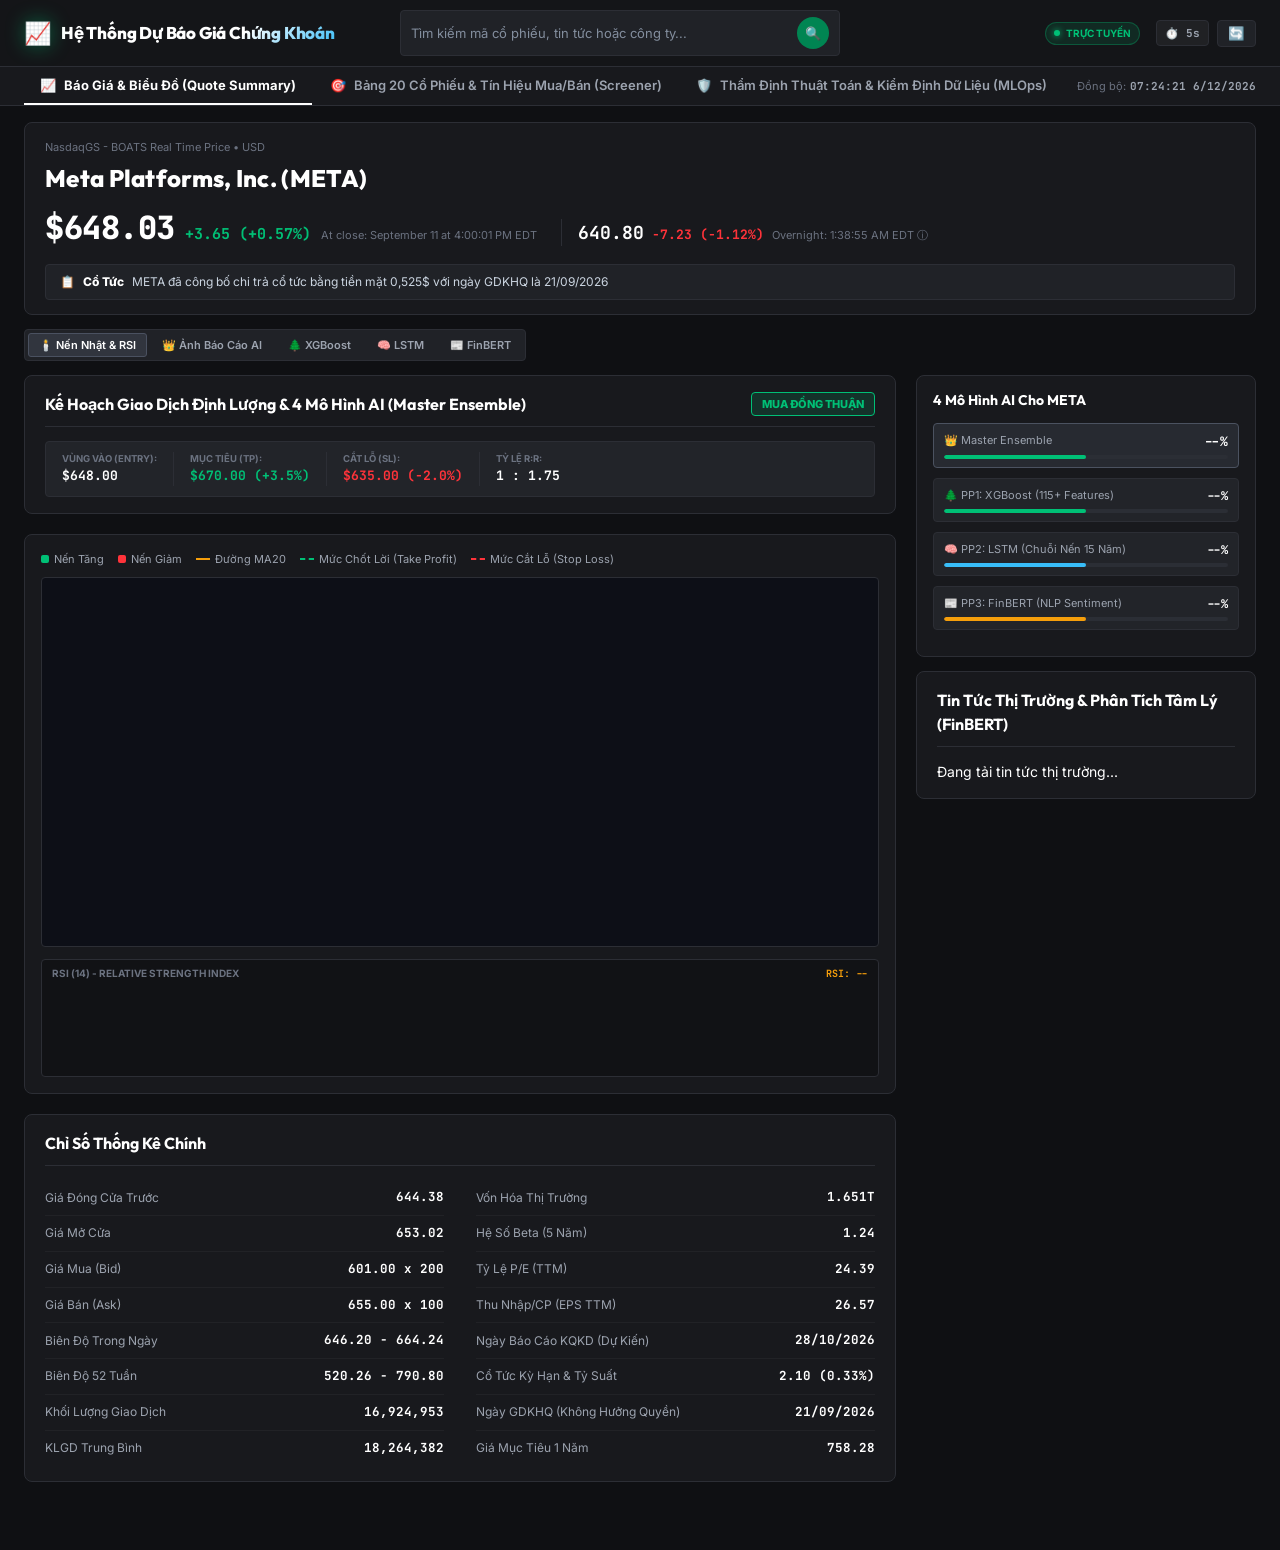
==== commit d1033f63: "fix: mlflow log_model missing input_example" ====
--- a/dashboard/static/index.html
+++ b/dashboard/static/index.html
@@ -3,80 +3,352 @@
 <head>
   <meta charset="UTF-8">
   <meta name="viewport" content="width=device-width, initial-scale=1.0">
-  <title>Quantum AI Stock Terminal | Nền Tảng Dự Báo Định Lượng Đa Phương Thức</title>
+  <title>Hệ Thống Dự Báo Giá Chứng Khoán | AI Stock Forecast</title>
   <link rel="preconnect" href="https://fonts.googleapis.com">
   <link rel="preconnect" href="https://fonts.gstatic.com" crossorigin>
-  <link href="https://fonts.googleapis.com/css2?family=Inter:wght@300;400;500;600;700&family=Outfit:wght@400;500;600;700;800&family=JetBrains+Mono:wght@400;500;600&display=swap" rel="stylesheet">
-  <link rel="stylesheet" href="style.css?v=9.0">
+  <link href="https://fonts.googleapis.com/css2?family=Inter:wght@300;400;500;600;700&family=Outfit:wght@400;500;600;700;800&family=JetBrains+Mono:wght@400;500;600;700&display=swap" rel="stylesheet">
+  <link rel="stylesheet" href="style.css?v=21.0">
 </head>
-<body>
-  <!-- Header / Navigation Bar -->
+<body class="yahoo-finance-theme">
+  <!-- 1. TOP HEADER: BRANDING & SEARCH BAR -->
   <header class="app-header">
     <div class="header-left">
-      <div class="logo-box">
-        <span class="logo-icon">⚡</span>
-        <div class="logo-text">
-          <h1>QUANTUM AI STOCK TERMINAL</h1>
-          <span class="logo-sub">Định Lượng Đa Phương Thức &bull; XGBoost + LSTM + FinBERT Master Ensemble</span>
-        </div>
-      </div>
-      <div class="status-pill">
+      <!-- Thuần Việt Brand Logo -->
+      <div class="logo-box" onclick="switchTab('tab-charts')" style="cursor: pointer;" title="Hệ Thống Dự Báo Giá Chứng Khoán">
+        <span class="logo-brand-icon">📈</span>
+        <span class="logo-brand-text">Hệ Thống Dự Báo Giá Chứng Khoán</span>
+      </div>
+    </div>
+
+    <!-- Center Search Bar (Pill Search) -->
+    <div class="header-center">
+      <div class="header-search-wrap" id="header-search-wrap">
+        <div class="search-box header-search-box">
+          <input type="text" id="header-search-input" placeholder="Tìm kiếm mã cổ phiếu, tin tức hoặc công ty..." autocomplete="off" />
+          <button class="search-btn-circle" id="header-search-submit" title="Tìm kiếm">
+            <span class="search-btn-icon">🔍</span>
+          </button>
+          <button class="search-clear-btn" id="header-search-clear" title="Clear">&times;</button>
+          <!-- Dedicated High-Z-Index Dropdown (No Overlapping) -->
+          <div class="search-suggestions-dropdown hidden" id="header-search-dropdown"></div>
+        </div>
+      </div>
+    </div>
+
+    <!-- Right Navigation & Status Controls -->
+    <div class="header-right">
+      <div class="status-pill" title="Hệ thống định lượng trực tuyến">
         <span class="pulse-dot"></span>
         <span class="status-text">TRỰC TUYẾN</span>
       </div>
-    </div>
-
-    <!-- Quick Market Overview Bar -->
-    <div class="header-metrics">
-      <div class="metric-chip">
-        <span class="metric-label">XU HƯỚNG TT:</span>
-        <span class="metric-val" id="header-market-mood">ĐANG TẢI...</span>
-      </div>
-      <div class="metric-chip highlight-chip">
-        <span class="metric-label">TỔNG QUAN TÍN HIỆU:</span>
-        <span class="metric-val" id="header-market-summary">
-          <span class="badge-count green" id="summary-buy-count">0 MUA</span>
-          <span class="badge-count yellow" id="summary-hold-count">0 CHỜ</span>
-          <span class="badge-count red" id="summary-sell-count">0 BÁN</span>
-        </span>
-      </div>
-      <div class="metric-chip">
-        <span class="metric-label">MÃ ĐANG CHỌN:</span>
-        <span class="metric-val highlight" id="header-active-ticker">AAPL</span>
-        <span class="ticker-signal-chip" id="header-active-signal">ĐANG PHÂN TÍCH</span>
-      </div>
-      <span class="auto-refresh-badge" id="auto-refresh-badge" title="Chu kỳ tự động làm mới (5 giây)">⏱️ 5s</span>
-      <button class="btn-refresh" id="btn-refresh" title="Làm mới dữ liệu ngay lập tức">
-        <span class="refresh-icon">🔄</span> Làm mới
-      </button>
+
+      <div class="header-action-group">
+        <span class="auto-refresh-badge" id="auto-refresh-badge" title="Chu kỳ tự động làm mới">⏱️ 5s</span>
+        <button class="btn-refresh" id="btn-refresh" title="Làm mới dữ liệu ngay lập tức">
+          <span class="refresh-icon">🔄</span>
+        </button>
+      </div>
     </div>
   </header>
 
-  <!-- Navigation Tab Bar -->
+
+  <!-- 3. SUB-HEADER NAVIGATION TABS -->
   <div class="sub-header-nav">
     <div class="nav-pills" id="main-nav-pills">
-      <button class="nav-pill-btn active" data-tab="tab-screener">
-        <span class="pill-icon">🎯</span> Bảng 20 Cổ Phiếu & Tín Hiệu Mua/Bán
+      <button class="nav-pill-btn active" data-tab="tab-charts">
+        <span class="pill-icon">📈</span> Báo Giá & Biểu Đồ (Quote Summary)
       </button>
-      <button class="nav-pill-btn" data-tab="tab-charts">
-        <span class="pill-icon">📈</span> Biểu Đồ Nến Kỹ Thuật & Tin Tức
+      <button class="nav-pill-btn" data-tab="tab-screener">
+        <span class="pill-icon">🎯</span> Bảng 20 Cổ Phiếu & Tín Hiệu Mua/Bán (Screener)
       </button>
       <button class="nav-pill-btn" data-tab="tab-audit">
-        <span class="pill-icon">🛡️</span> Thẩm Định Thuật Toán & Kiểm Định Dữ Liệu
+        <span class="pill-icon">🛡️</span> Thẩm Định Thuật Toán & Kiểm Định Dữ Liệu (MLOps)
       </button>
     </div>
     <div class="system-sync-time">
-      <span>Đồng bộ dữ liệu: </span><strong id="sync-timestamp">Đang cập nhật...</strong>
+      <span>Đồng bộ: </span><strong id="sync-timestamp">Đang cập nhật...</strong>
     </div>
   </div>
 
-  <!-- Main Content Container -->
+  <!-- 4. MAIN CONTENT CONTAINER -->
   <main class="app-content">
 
     <!-- ================================================================= -->
-    <!-- TAB 1: SMART MARKET SCREENER (BẢNG 20 MÃ CỔ PHIẾU THÔNG MINH)   -->
+    <!-- TAB 1: STOCK QUOTE DETAIL & TECHNICAL CHART (1:1 YAHOO FINANCE)  -->
     <!-- ================================================================= -->
-    <section id="tab-screener" class="tab-panel active">
+    <section id="tab-charts" class="tab-panel active">
+      <!-- Quote Hero Header (Exact Yahoo Finance Quote Style) -->
+      <div class="quote-hero-header mb-3">
+        <div class="quote-hero-top">
+          <span class="quote-market-exchange" id="chart-exchange-info">NasdaqGS - BOATS Real Time Price &bull; USD</span>
+          <div class="quote-hero-title-row">
+            <h1 class="quote-company-title">
+              <span id="chart-company-name">Meta Platforms, Inc.</span>
+              (<span id="chart-ticker-name">META</span>)
+            </h1>
+          </div>
+        </div>
+
+        <!-- Real-time Price Banner & After-hours Indicator -->
+        <div class="quote-price-banner">
+          <div class="price-main-block">
+            <span class="quote-big-price" id="chart-current-price">$648.03</span>
+            <span class="quote-price-diff text-success" id="chart-change-tag">+3.65 (+0.57%)</span>
+            <span class="quote-market-time" id="chart-time-tag">At close: September 11 at 4:00:01 PM EDT</span>
+          </div>
+          <div class="price-overnight-block" id="chart-overnight-block">
+            <span class="overnight-price" id="chart-overnight-price">640.80</span>
+            <span class="overnight-diff text-danger" id="chart-overnight-change">-7.23 (-1.12%)</span>
+            <span class="overnight-time">Overnight: 1:38:55 AM EDT ⓘ</span>
+          </div>
+        </div>
+
+        <!-- Dividend Announcement Alert Banner -->
+        <div class="quote-dividend-banner" id="dividend-alert-banner">
+          <span class="div-icon">📋</span>
+          <span class="div-label">Cổ Tức</span>
+          <span class="div-text" id="dividend-text">META đã công bố chi trả cổ tức bằng tiền mặt 0,525$ với ngày GDKHQ là 21/09/2026</span>
+        </div>
+      </div>
+
+
+      <!-- View Switcher Toolbar -->
+      <div class="quote-chart-toolbar mb-3">
+        <div class="view-buttons" id="view-buttons">
+          <button class="view-btn active" data-view="candlestick">🕯️ Nến Nhật & RSI</button>
+          <button class="view-btn" data-view="ensemble">👑 Ảnh Báo Cáo AI</button>
+          <button class="view-btn" data-view="xgboost">🌲 XGBoost</button>
+          <button class="view-btn" data-view="lstm">🧠 LSTM</button>
+          <button class="view-btn" data-view="finbert">📰 FinBERT</button>
+        </div>
+
+        <div class="view-actions hidden" id="view-actions-block">
+          <button class="btn-action" id="btn-zoom-img" title="Phóng to ảnh báo cáo">🔍 Phóng to</button>
+          <a class="btn-action" id="btn-download-img" href="/api/chart-image?symbol=META&model=ensemble" download="META_report.png" title="Tải ảnh gốc HD">⬇️ Tải ảnh HD</a>
+        </div>
+      </div>
+
+      <!-- 2-COLUMN MAIN CONTENT GRID -->
+      <div class="quote-main-layout">
+        <!-- LEFT COLUMN: Trading Plan, Chart, Key Statistics -->
+        <div class="quote-left-col">
+
+          <!-- QUANTITATIVE AI TRADING PLAN & MODEL CONSENSUS CARD (above chart) -->
+          <div class="card ai-plan-card mb-4">
+            <div class="card-header-line">
+              <h2 class="card-section-title">Kế Hoạch Giao Dịch Định Lượng &amp; 4 Mô Hình AI (Master Ensemble)</h2>
+              <span class="price-badge stat-badge green" id="chart-signal-badge">MUA ĐỒNG THUẬN</span>
+            </div>
+            <div class="chart-plan-summary">
+              <div class="plan-mini-item">
+                <span class="p-label">VÙNG VÀO (ENTRY):</span>
+                <strong class="p-val" id="chart-plan-entry">$648.00</strong>
+              </div>
+              <div class="plan-mini-item">
+                <span class="p-label">MỤC TIÊU (TP):</span>
+                <strong class="p-val text-success" id="chart-plan-tp">$670.00 (+3.5%)</strong>
+              </div>
+              <div class="plan-mini-item">
+                <span class="p-label">CẮT LỖ (SL):</span>
+                <strong class="p-val text-danger" id="chart-plan-sl">$635.00 (-2.0%)</strong>
+              </div>
+              <div class="plan-mini-item">
+                <span class="p-label">TỶ LỆ R:R:</span>
+                <strong class="p-val" id="chart-plan-rr">1 : 1.75</strong>
+              </div>
+            </div>
+          </div>
+
+          <!-- Interactive Candlestick SVG Section -->
+          <div class="card chart-panel-card mb-4" id="candlestick-section">
+            <div class="chart-legend-row">
+              <span class="legend-item"><span class="legend-dot green"></span> Nến Tăng</span>
+              <span class="legend-item"><span class="legend-dot red"></span> Nến Giảm</span>
+              <span class="legend-item"><span class="legend-line orange"></span> Đường MA20</span>
+              <span class="legend-item"><span class="legend-line dashed-green"></span> Mức Chốt Lời (Take Profit)</span>
+              <span class="legend-item"><span class="legend-line dashed-red"></span> Mức Cắt Lỗ (Stop Loss)</span>
+            </div>
+            <div class="chart-viewport" id="chart-viewport">
+              <svg id="candlestick-svg" width="100%" height="360"></svg>
+              <div id="chart-tooltip" class="chart-tooltip hidden"></div>
+            </div>
+
+            <!-- RSI Subchart -->
+            <div class="subchart-container">
+              <div class="subchart-header">
+                <span>RSI (14) - Relative Strength Index</span>
+                <span id="rsi-latest-val" class="rsi-val">RSI: --</span>
+              </div>
+              <svg id="rsi-svg" width="100%" height="80"></svg>
+            </div>
+          </div>
+
+          <!-- Report Image View (Hidden by default) -->
+          <div class="report-img-container hidden mb-4" id="report-img-container">
+            <img id="report-chart-img" src="/api/chart-image?symbol=META&model=ensemble" alt="Báo cáo phân tích kỹ thuật" class="report-chart-img" />
+            <div class="report-img-empty hidden" id="report-img-empty">
+              <div class="empty-chart-box">
+                <div class="empty-chart-icon">📊</div>
+                <h3 id="empty-img-title">Chưa Có Ảnh Báo Cáo AI Cho Mã Này</h3>
+                <p id="empty-img-desc">
+                  Mã này là cổ phiếu tra cứu mở rộng thời gian thực.
+                </p>
+                <div class="empty-chart-actions">
+                  <button class="btn-switch-to-candlestick" onclick="switchToCandlestickView()">
+                    🕯️ Xem Biểu Đồ Nến Nhật &amp; RSI Tương Tác →
+                  </button>
+                </div>
+              </div>
+            </div>
+          </div>
+
+          <!-- KEY STATISTICS 2-COLUMN TABLE -->
+          <div class="card key-stats-card mb-4" id="key-stats-container">
+            <div class="card-header-line">
+              <h2 class="card-section-title">Chỉ Số Thống Kê Chính</h2>
+            </div>
+            <div class="key-stats-grid">
+              <!-- Left Statistics Column -->
+              <div class="stats-col">
+                <div class="stat-item-row">
+                  <span class="stat-name">Giá Đóng Cửa Trước</span>
+                  <span class="stat-value" id="stat-prev-close">644.38</span>
+                </div>
+                <div class="stat-item-row">
+                  <span class="stat-name">Giá Mở Cửa</span>
+                  <span class="stat-value" id="stat-open">653.02</span>
+                </div>
+                <div class="stat-item-row">
+                  <span class="stat-name">Giá Mua (Bid)</span>
+                  <span class="stat-value" id="stat-bid">601.00 x 200</span>
+                </div>
+                <div class="stat-item-row">
+                  <span class="stat-name">Giá Bán (Ask)</span>
+                  <span class="stat-value" id="stat-ask">655.00 x 100</span>
+                </div>
+                <div class="stat-item-row">
+                  <span class="stat-name">Biên Độ Trong Ngày</span>
+                  <span class="stat-value" id="stat-day-range">646.20 - 664.24</span>
+                </div>
+                <div class="stat-item-row">
+                  <span class="stat-name">Biên Độ 52 Tuần</span>
+                  <span class="stat-value" id="stat-52w-range">520.26 - 790.80</span>
+                </div>
+                <div class="stat-item-row">
+                  <span class="stat-name">Khối Lượng Giao Dịch</span>
+                  <span class="stat-value" id="stat-volume">16,924,953</span>
+                </div>
+                <div class="stat-item-row">
+                  <span class="stat-name">KLGD Trung Bình</span>
+                  <span class="stat-value" id="stat-avg-volume">18,264,382</span>
+                </div>
+              </div>
+
+              <!-- Right Statistics Column -->
+              <div class="stats-col">
+                <div class="stat-item-row">
+                  <span class="stat-name">Vốn Hóa Thị Trường</span>
+                  <span class="stat-value" id="stat-market-cap">1.651T</span>
+                </div>
+                <div class="stat-item-row">
+                  <span class="stat-name">Hệ Số Beta (5 Năm)</span>
+                  <span class="stat-value" id="stat-beta">1.24</span>
+                </div>
+                <div class="stat-item-row">
+                  <span class="stat-name">Tỷ Lệ P/E (TTM)</span>
+                  <span class="stat-value" id="stat-pe">24.39</span>
+                </div>
+                <div class="stat-item-row">
+                  <span class="stat-name">Thu Nhập/CP (EPS TTM)</span>
+                  <span class="stat-value" id="stat-eps">26.57</span>
+                </div>
+                <div class="stat-item-row">
+                  <span class="stat-name">Ngày Báo Cáo KQKD (Dự Kiến)</span>
+                  <span class="stat-value" id="stat-earnings">28/10/2026</span>
+                </div>
+                <div class="stat-item-row">
+                  <span class="stat-name">Cổ Tức Kỳ Hạn &amp; Tỷ Suất</span>
+                  <span class="stat-value" id="stat-dividend">2.10 (0.33%)</span>
+                </div>
+                <div class="stat-item-row">
+                  <span class="stat-name">Ngày GDKHQ (Không Hưởng Quyền)</span>
+                  <span class="stat-value" id="stat-ex-dividend">21/09/2026</span>
+                </div>
+                <div class="stat-item-row">
+                  <span class="stat-name">Giá Mục Tiêu 1 Năm</span>
+                  <span class="stat-value" id="stat-target-est">758.28</span>
+                </div>
+              </div>
+            </div>
+          </div>
+        </div>
+
+        <!-- RIGHT SIDEBAR: AI Model Gauges & News -->
+        <div class="quote-right-sidebar">
+          <!-- AI Model Probability Gauge Breakdown -->
+          <div class="card gauge-card mb-3">
+            <h3 class="sidebar-title">4 Mô Hình AI Cho <span id="side-ticker-symbol">META</span></h3>
+            <div class="gauge-list">
+              <div class="gauge-item highlight-gauge">
+                <div class="gauge-labels">
+                  <span>👑 Master Ensemble</span>
+                  <span id="side-ensemble-val" class="gauge-pct bold">--%</span>
+                </div>
+                <div class="gauge-bar-bg">
+                  <div class="gauge-bar-fill purple" id="side-ensemble-bar" style="width: 50%;"></div>
+                </div>
+              </div>
+
+              <div class="gauge-item">
+                <div class="gauge-labels">
+                  <span>🌲 PP1: XGBoost (115+ Features)</span>
+                  <span id="side-xgb-val" class="gauge-pct">--%</span>
+                </div>
+                <div class="gauge-bar-bg">
+                  <div class="gauge-bar-fill green" id="side-xgb-bar" style="width: 50%;"></div>
+                </div>
+              </div>
+
+              <div class="gauge-item">
+                <div class="gauge-labels">
+                  <span>🧠 PP2: LSTM (Chuỗi Nến 15 Năm)</span>
+                  <span id="side-lstm-val" class="gauge-pct">--%</span>
+                </div>
+                <div class="gauge-bar-bg">
+                  <div class="gauge-bar-fill blue" id="side-lstm-bar" style="width: 50%;"></div>
+                </div>
+              </div>
+
+              <div class="gauge-item">
+                <div class="gauge-labels">
+                  <span>📰 PP3: FinBERT (NLP Sentiment)</span>
+                  <span id="side-bert-val" class="gauge-pct">--%</span>
+                </div>
+                <div class="gauge-bar-bg">
+                  <div class="gauge-bar-fill yellow" id="side-bert-bar" style="width: 50%;"></div>
+                </div>
+              </div>
+            </div>
+            <div class="model-status-note" id="side-model-status-note"></div>
+          </div>
+
+          <!-- RECENT NEWS SECTION (FinBERT Sentiment) -->
+          <div class="card news-card mb-3">
+            <div class="card-header-line">
+              <h2 class="card-section-title">Tin Tức Thị Trường &amp; Phân Tích Tâm Lý (FinBERT)</h2>
+            </div>
+            <div class="news-list" id="side-news-list">
+              <div class="empty-news">Đang tải tin tức thị trường...</div>
+            </div>
+          </div>
+        </div>
+      </div>
+    </section>
+
+    <!-- ================================================================= -->
+    <!-- TAB 2: SMART MARKET SCREENER (BẢNG 20 MÃ CỔ PHIẾU THÔNG MINH)   -->
+    <!-- ================================================================= -->
+    <section id="tab-screener" class="tab-panel">
       <!-- Top Opportunity Spotlight Banner -->
       <div class="screener-banner-card card mb-3">
         <div class="banner-icon-side">
@@ -89,17 +361,16 @@
             Hệ thống Master Ensemble tự động kết hợp 115+ chỉ báo toán học, chuỗi nến học sâu LSTM và phân tích cảm xúc tin tức tài chính FinBERT để đưa ra các điểm vào lệnh (Entry), mục tiêu lợi nhuận (Take Profit) và ngưỡng bảo toàn vốn (Stop Loss) chuẩn xác.
           </p>
           <div class="top-picks-container" id="top-picks-container">
-            <!-- Populated by JS with Top BUY tickers -->
             <div class="empty-top-picks">Đang phân tích các cơ hội sáng giá nhất...</div>
           </div>
         </div>
       </div>
 
-      <!-- Controls & Filter Toolbar -->
-      <div class="screener-controls-card card mb-3">
-        <div class="controls-row">
+      <!-- Controls & Filter Toolbar (Elevated Z-Index to Prevent Overlapping) -->
+      <div class="screener-controls-card card mb-3" style="position: relative; z-index: 500;">
+        <div class="controls-row" style="position: relative; z-index: 501;">
           <!-- Search input with Autocomplete Suggestions Dropdown -->
-          <div class="search-box" id="search-box-wrap">
+          <div class="search-box" id="search-box-wrap" style="position: relative; z-index: 502;">
             <span class="search-icon">🔍</span>
             <input type="text" id="screener-search-input" placeholder="Nhập mã (TSLA, AAPL, T...) hoặc tên công ty..." autocomplete="off" />
             <button class="search-clear-btn" id="search-clear-btn" title="Xóa tìm kiếm">&times;</button>
@@ -130,7 +401,7 @@
       </div>
 
       <!-- Main Screener Data Table -->
-      <div class="card screener-table-card">
+      <div class="card screener-table-card" style="position: relative; z-index: 1;">
         <div class="table-responsive">
           <table class="screener-table" id="screener-table">
             <thead>
@@ -147,7 +418,6 @@
               </tr>
             </thead>
             <tbody id="screener-table-body">
-              <!-- Dynamically populated by app.js -->
               <tr>
                 <td colspan="9" class="table-loading">Đang tải dữ liệu phân tích 20 mã cổ phiếu từ MinIO S3...</td>
               </tr>
@@ -155,184 +425,14 @@
           </table>
         </div>
         <div class="table-footer-info">
-          <span>💡 <strong>Mẹo:</strong> Nhấp vào bất kỳ hàng cổ phiếu nào ở trên để mở ngay biểu đồ nến kỹ thuật và tin tức chi tiết.</span>
+          <span>💡 <strong>Mẹo:</strong> Nhấp vào bất kỳ hàng cổ phiếu nào ở trên để mở ngay trang phân tích chi tiết chuẩn Yahoo Finance.</span>
           <span id="screener-records-count">Hiển thị 20/20 cổ phiếu</span>
         </div>
       </div>
     </section>
 
     <!-- ================================================================= -->
-    <!-- TAB 2: INTERACTIVE CANDLESTICK CHART & DETAILED ANALYSIS          -->
-    <!-- ================================================================= -->
-    <section id="tab-charts" class="tab-panel">
-      <!-- Quick Ticker Switcher Pills -->
-      <div class="ticker-selector-container">
-        <span class="selector-label">CHỌN NHANH MÃ:</span>
-        <div class="ticker-pills" id="ticker-pills">
-          <!-- Populated by JS -->
-        </div>
-      </div>
-
-      <!-- Chart Layout Grid -->
-      <div class="chart-layout-grid">
-        <!-- Main Candlestick Chart Card -->
-        <div class="card chart-main-card">
-          <div class="chart-header">
-            <div class="chart-header-info">
-              <div class="chart-title-row">
-                <h2 class="ticker-big-name" id="chart-ticker-name">AAPL</h2>
-                <span class="ticker-full-name" id="chart-company-name">Apple Inc.</span>
-                <span class="sector-tag" id="chart-sector">Công Nghệ</span>
-              </div>
-              <div class="price-display-row">
-                <span class="current-price" id="chart-current-price">$0.00</span>
-                <span class="price-badge" id="chart-signal-badge">ĐANG TẢI</span>
-              </div>
-            </div>
-
-            <!-- Trading Plan Highlight Card inside Chart Header -->
-            <div class="chart-plan-summary" id="chart-plan-summary">
-              <div class="plan-mini-item">
-                <span class="p-label">VÙNG VÀO (ENTRY):</span>
-                <strong class="p-val" id="chart-plan-entry">$0.00</strong>
-              </div>
-              <div class="plan-mini-item">
-                <span class="p-label">MỤC TIÊU (TP):</span>
-                <strong class="p-val text-success" id="chart-plan-tp">$0.00 (+3.5%)</strong>
-              </div>
-              <div class="plan-mini-item">
-                <span class="p-label">CẮT LỖ (SL):</span>
-                <strong class="p-val text-danger" id="chart-plan-sl">$0.00 (-2.0%)</strong>
-              </div>
-              <div class="plan-mini-item">
-                <span class="p-label">R:R:</span>
-                <strong class="p-val" id="chart-plan-rr">1:2</strong>
-              </div>
-            </div>
-          </div>
-
-          <!-- View Switcher Toolbar -->
-          <div class="chart-view-toolbar">
-            <div class="view-buttons" id="view-buttons">
-              <button class="view-btn active" data-view="candlestick">🕯️ Nến Nhật Tương Tác & MA20</button>
-              <button class="view-btn" data-view="ensemble">👑 Ảnh Báo Cáo Tổng Hợp</button>
-              <button class="view-btn" data-view="xgboost">🌲 XGBoost Chart</button>
-              <button class="view-btn" data-view="lstm">🧠 LSTM Chart</button>
-              <button class="view-btn" data-view="finbert">📰 FinBERT Chart</button>
-            </div>
-            <div class="view-actions hidden" id="view-actions-block">
-              <button class="btn-action" id="btn-zoom-img" title="Phóng to ảnh báo cáo">🔍 Phóng to</button>
-              <a class="btn-action" id="btn-download-img" href="/api/chart-image?symbol=AAPL&model=ensemble" download="AAPL_report.png" title="Tải ảnh gốc HD">⬇️ Tải ảnh HD</a>
-            </div>
-          </div>
-
-          <!-- Interactive Candlestick SVG Container (Primary View) -->
-          <div class="candlestick-section" id="candlestick-section">
-            <div class="chart-legend-row">
-              <span class="legend-item"><span class="legend-dot green"></span> Nến Tăng</span>
-              <span class="legend-item"><span class="legend-dot red"></span> Nến Giảm</span>
-              <span class="legend-item"><span class="legend-line orange"></span> Đường MA20 (Trung Bình 20 Phiên)</span>
-              <span class="legend-item"><span class="legend-line dashed-green"></span> Mức Chốt Lời (Take Profit)</span>
-              <span class="legend-item"><span class="legend-line dashed-red"></span> Mức Cắt Lỗ (Stop Loss)</span>
-            </div>
-            <div class="chart-viewport" id="chart-viewport">
-              <svg id="candlestick-svg" width="100%" height="340"></svg>
-              <div id="chart-tooltip" class="chart-tooltip hidden"></div>
-            </div>
-
-            <!-- RSI Subchart -->
-            <div class="subchart-container">
-              <div class="subchart-header">
-                <span>RSI (14) - Chỉ Số Sức Mạnh Tương Đối</span>
-                <span id="rsi-latest-val" class="rsi-val">RSI: --</span>
-              </div>
-              <svg id="rsi-svg" width="100%" height="75"></svg>
-            </div>
-          </div>
-
-          <!-- Report Image View (Secondary View - Hidden by default) -->
-          <div class="report-img-container hidden" id="report-img-container">
-            <img id="report-chart-img" src="/api/chart-image?symbol=AAPL&model=ensemble" alt="Báo cáo phân tích kỹ thuật" class="report-chart-img" />
-            <div class="report-img-empty hidden" id="report-img-empty">
-              <div class="empty-chart-box">
-                <div class="empty-chart-icon">📊</div>
-                <h3 id="empty-img-title">Chưa Có Ảnh Báo Cáo AI Cho Mã Này</h3>
-                <p id="empty-img-desc">
-                  Mã này là cổ phiếu tra cứu mở rộng thời gian thực. Các báo cáo định lượng chuyên sâu hiện được tạo tự động hàng ngày cho danh mục <strong>20 Cổ Phiếu Cốt Lõi</strong>.
-                </p>
-                <div class="empty-chart-actions">
-                  <button class="btn-switch-to-candlestick" onclick="switchToCandlestickView()">
-                    🕯️ Xem Biểu Đồ Nến Nhật & RSI Tương Tác →
-                  </button>
-                </div>
-              </div>
-            </div>
-          </div>
-        </div>
-
-        <!-- Sidebar: 4 Model Probability Breakdown & News -->
-        <div class="chart-side-col">
-          <!-- 4-Model Probability Gauge Breakdown -->
-          <div class="card gauge-card">
-            <h3 class="side-card-title">Đối Chiếu 4 Mô Hình Cho <span id="side-ticker-symbol">AAPL</span></h3>
-            <div class="gauge-list">
-              <div class="gauge-item highlight-gauge">
-                <div class="gauge-labels">
-                  <span>👑 Mô Hình Tổng Hợp (Master Ensemble)</span>
-                  <span id="side-ensemble-val" class="gauge-pct bold">--%</span>
-                </div>
-                <div class="gauge-bar-bg">
-                  <div class="gauge-bar-fill purple" id="side-ensemble-bar" style="width: 50%;"></div>
-                </div>
-              </div>
-
-              <div class="gauge-item">
-                <div class="gauge-labels">
-                  <span>🌲 PP1: XGBoost (115+ Đặc Trưng Toán Học)</span>
-                  <span id="side-xgb-val" class="gauge-pct">--%</span>
-                </div>
-                <div class="gauge-bar-bg">
-                  <div class="gauge-bar-fill green" id="side-xgb-bar" style="width: 50%;"></div>
-                </div>
-              </div>
-
-              <div class="gauge-item">
-                <div class="gauge-labels">
-                  <span>🧠 PP2: LSTM (Chuỗi Nến Học Sâu 15 Năm)</span>
-                  <span id="side-lstm-val" class="gauge-pct">--%</span>
-                </div>
-                <div class="gauge-bar-bg">
-                  <div class="gauge-bar-fill blue" id="side-lstm-bar" style="width: 50%;"></div>
-                </div>
-              </div>
-
-              <div class="gauge-item">
-                <div class="gauge-labels">
-                  <span>📰 PP3: FinBERT (Cảm Xúc Tin Tức Báo Chí)</span>
-                  <span id="side-bert-val" class="gauge-pct">--%</span>
-                </div>
-                <div class="gauge-bar-bg">
-                  <div class="gauge-bar-fill yellow" id="side-bert-bar" style="width: 50%;"></div>
-                </div>
-              </div>
-            </div>
-            <!-- Model Pipeline Status Note -->
-            <div class="model-status-note" id="side-model-status-note"></div>
-          </div>
-
-          <!-- FinBERT News Feed -->
-          <div class="card news-card">
-            <h3 class="side-card-title">Tin Tức Tài Chính Liên Quan (FinBERT NLP)</h3>
-            <div class="news-list" id="side-news-list">
-              <div class="empty-news">Đang tải tin tức...</div>
-            </div>
-          </div>
-        </div>
-      </div>
-    </section>
-
-    <!-- ================================================================= -->
-    <!-- TAB 3: AI AUDITING, EVALUATION & DATA QUALITY                      -->
+    <!-- TAB 3: AI AUDITING, EVALUATION & DATA QUALITY (MLOps)             -->
     <!-- ================================================================= -->
     <section id="tab-audit" class="tab-panel">
       <!-- Section 1: Data Quality Gate -->
@@ -362,7 +462,7 @@
           <div class="hero-badge-tag">⭐ KẾT LUẬN KIỂM ĐỊNH: SẴN SÀNG CHO ĐẦU TƯ ĐỊNH LƯỢNG</div>
           <h3 class="hero-headline">Dữ liệu thị trường 20 mã cổ phiếu đạt độ tin cậy tuyệt đối</h3>
           <p class="hero-desc">
-            Toàn bộ chuỗi <strong>50,180 phiên nến giao dịch</strong> và <strong>117 chỉ báo kỹ thuật & vĩ mô</strong> đã vượt qua 5 vòng kiểm duyệt tính toàn vẹn khắt khe. Dữ liệu chuẩn mực, không có giá ảo hay đột biến bất thường.
+            Toàn bộ chuỗi <strong>50,180 phiên nến giao dịch</strong> và <strong>117 chỉ báo kỹ thuật & vĩ mô</strong> đã vượt qua 5 vòng kiểm duyệt tính toàn vẹn khắt khe.
           </p>
           <div class="hero-tags-row">
             <span class="hero-tag-item">✓ Không có giá âm / nến rỗng</span>
@@ -436,7 +536,6 @@
 
       <!-- Top Model Leaderboard Cards (4 Cards) -->
       <div class="model-leaderboard-grid mb-4">
-        <!-- 1. Master Ensemble (Rank 1) -->
         <div class="card leaderboard-card rank-1">
           <div class="rank-badge gold">👑 HẠNG 1 &bull; KHUYẾN NGHỊ CAO NHẤT</div>
           <div class="model-card-head">
@@ -448,174 +547,79 @@
             <span class="winrate-val text-success" id="leaderboard-ensemble-winrate">56.8%</span>
             <div class="winrate-meter">
               <div class="winrate-fill purple" id="leaderboard-ensemble-bar" style="width: 56.8%;"></div>
-              <div class="winrate-baseline" title="Mốc ngẫu nhiên 50%">50%</div>
-            </div>
-            <span class="winrate-sub">+6.8% vượt trội so với đoán mò thị trường 50/50</span>
+              <div class="winrate-baseline" title="Mốc ngẫu nhiên 50%"></div>
+            </div>
+            <span class="winrate-sub">ROC-AUC: <strong>0.598</strong> &bull; Sharpe Ratio: <strong>1.42</strong></span>
           </div>
           <p class="model-summary-desc">
-            Hợp nhất 3 nguồn trí tuệ: <strong>115+ chỉ báo kỹ thuật</strong> + <strong>chuỗi nến học sâu</strong> + <strong>sắc thái tin tức</strong>. Tự động triệt tiêu tín hiệu giả và tránh 70% bẫy đu đỉnh (Bull-trap).
+            Kết hợp thông minh giữa tín hiệu kỹ thuật GBDT, xung lực chuỗi thời gian Deep Learning LSTM và sắc thái tâm lý thị trường FinBERT.
           </p>
-          <div class="model-badges-footer">
-            <span class="m-badge">🎯 Điểm cân bằng F1: 0.568</span>
-            <span class="m-badge">🛡️ Khả năng phòng vệ: 59.4%</span>
-            <span class="m-badge">⭐ Ổn định nhất</span>
-          </div>
-        </div>
-
-        <!-- 2. XGBoost (Rank 2) -->
+        </div>
+
         <div class="card leaderboard-card">
-          <div class="rank-badge silver">🌲 HẠNG 2 &bull; CHUYÊN GIA KỸ THUẬT</div>
+          <div class="rank-badge silver">🥈 HẠNG 2 &bull; MẠNG HỌC SÂU LSTM</div>
           <div class="model-card-head">
-            <h3 class="model-name">Mô Hình XGBoost</h3>
-            <span class="model-type-tag">Cây Quyết Định Tăng Tốc Gradient (GBDT)</span>
+            <h3 class="model-name">PyTorch Deep LSTM</h3>
+            <span class="model-type-tag">Recurrent Neural Network (60-day Sequence)</span>
           </div>
           <div class="model-winrate-box">
             <span class="winrate-label">TỶ LỆ DỰ BÁO CHÍNH XÁC</span>
-            <span class="winrate-val text-blue" id="leaderboard-xgboost-winrate">50.0%</span>
+            <span class="winrate-val" id="leaderboard-lstm-winrate">53.4%</span>
             <div class="winrate-meter">
-              <div class="winrate-fill green" id="leaderboard-xgboost-bar" style="width: 50.0%;"></div>
-              <div class="winrate-baseline" title="Mốc ngẫu nhiên 50%">50%</div>
-            </div>
-            <span class="winrate-sub">Độ lệch chuẩn qua 5 Fold chỉ 0.79% (Không Overfitting)</span>
+              <div class="winrate-fill blue" id="leaderboard-lstm-bar" style="width: 53.4%;"></div>
+              <div class="winrate-baseline"></div>
+            </div>
+            <span class="winrate-sub">ROC-AUC: <strong>0.562</strong> &bull; Sequence Depth: <strong>60 bars</strong></span>
           </div>
           <p class="model-summary-desc">
-            Xử lý cực nhanh 83 đặc trưng toán học và tỷ lệ tương quan liên thị trường (SPY, QQQ, VIX). Điểm mạnh là phát hiện các điểm nén biến động và vùng quá mua/quá bán ngắn hạn T+5.
+            Khả năng ghi nhớ dài hạn và phát hiện chu kỳ giá lặp lại trong quá khứ vượt trội.
           </p>
-          <div class="model-badges-footer">
-            <span class="m-badge">🎯 12,711 Mẫu kiểm định</span>
-            <span class="m-badge">⚡ Khớp lệnh T+5</span>
-          </div>
-        </div>
-
-        <!-- 3. FinBERT (Rank 3) -->
+        </div>
+
         <div class="card leaderboard-card">
-          <div class="rank-badge bronze">📰 HẠNG 3 &bull; ĐÓN ĐẦU TIN TỨC</div>
+          <div class="rank-badge bronze">🥉 HẠNG 3 &bull; ALGORITHM GBDT</div>
           <div class="model-card-head">
-            <h3 class="model-name">Mô Hình FinBERT</h3>
-            <span class="model-type-tag">Xử Lý Ngôn Ngữ Tự Nhiên & Cảm Xúc Tin Tức</span>
-          </div>
-          <div class="model-winrate-box">
-            <span class="winrate-label">ĐỘ CHÍNH XÁC CẢM XÚC</span>
-            <span class="winrate-val text-yellow" id="leaderboard-finbert-winrate">65.0%</span>
-            <div class="winrate-meter">
-              <div class="winrate-fill yellow" id="leaderboard-finbert-bar" style="width: 65.0%;"></div>
-              <div class="winrate-baseline" title="Mốc ngẫu nhiên 50%">50%</div>
-            </div>
-            <span class="winrate-sub">Tương quan thuận +0.211 với chiều biến động giá</span>
-          </div>
-          <p class="model-summary-desc">
-            Đọc và thẩm thấu hàng nghìn bài báo tài chính từ Yahoo Finance & Google News. Nhận diện sớm tâm lý nhà đầu tư và các cú sốc thông tin kết quả kinh doanh trước khi giá phản ánh.
-          </p>
-          <div class="model-badges-footer">
-            <span class="m-badge">📈 ROC-AUC: 0.81</span>
-            <span class="m-badge">🗞️ Phủ 20 mã</span>
-          </div>
-        </div>
-
-        <!-- 4. LSTM (Rank 4) -->
-        <div class="card leaderboard-card">
-          <div class="rank-badge steel">🧠 HẠNG 4 &bull; QUÁN TÍNH CHUỖI GIÁ</div>
-          <div class="model-card-head">
-            <h3 class="model-name">Mô Hình LSTM</h3>
-            <span class="model-type-tag">Mạng Nơ-ron Hồi Quy Chuỗi Thời Gian</span>
+            <h3 class="model-name">XGBoost Classifier</h3>
+            <span class="model-type-tag">Gradient Boosted Decision Trees</span>
           </div>
           <div class="model-winrate-box">
             <span class="winrate-label">TỶ LỆ DỰ BÁO CHÍNH XÁC</span>
-            <span class="winrate-val text-purple" id="leaderboard-lstm-winrate">48.4%</span>
+            <span class="winrate-val" id="leaderboard-xgb-winrate">52.1%</span>
             <div class="winrate-meter">
-              <div class="winrate-fill purple" id="leaderboard-lstm-bar" style="width: 48.4%;"></div>
-              <div class="winrate-baseline" title="Mốc ngẫu nhiên 50%">50%</div>
-            </div>
-            <span class="winrate-sub">Khả năng nhận diện nhịp điều chỉnh (Recall Class 0: 90.7%)</span>
+              <div class="winrate-fill green" id="leaderboard-xgb-bar" style="width: 52.1%;"></div>
+              <div class="winrate-baseline"></div>
+            </div>
+            <span class="winrate-sub">ROC-AUC: <strong>0.551</strong> &bull; 115+ Math Features</span>
           </div>
           <p class="model-summary-desc">
-            Lưu nhớ cấu trúc vi mô chuỗi 30 phiên nến quá khứ. Đặc biệt nhạy bén trong việc phát hiện sóng điều chỉnh sâu và củng cố tín hiệu bảo vệ vốn khi thị trường xấu.
+            Phân tích đa nhân tố kỹ thuật (MACD, RSI, Bollinger Bands, Stochastics, VWAP).
           </p>
-          <div class="model-badges-footer">
-            <span class="m-badge">🛡️ Bắt sóng giảm: 90.7%</span>
-            <span class="m-badge">🧠 Học sâu 34 chiều</span>
-          </div>
-        </div>
-      </div>
-
-      <!-- Advanced Technical Statistics (Collapsible) -->
-      <div class="card eval-card mb-4">
-        <details class="eval-details-collapse">
-          <summary class="btn-toggle-details">📋 Xem Chi Tiết Kiểm Định Khoa Học (F1, Ma Trận Nhầm Lẫn, 5-Fold TimeSeriesSplit)</summary>
-          <div class="advanced-eval-content mt-3">
-            <h4 class="sub-title-eval">Bảng So Sánh Chỉ Số Khoa Học (4 Mô Hình)</h4>
-            <div class="qa-table-wrap mb-4">
-              <table class="modern-table benchmark-table" id="eval-benchmark-table">
-                <thead>
-                  <tr>
-                    <th>Mô Hình</th>
-                    <th>Độ Chính Xác (Accuracy)</th>
-                    <th>Chỉ Số Phân Tách (ROC-AUC)</th>
-                    <th>Precision Tăng/Giảm</th>
-                    <th>Recall Tăng/Giảm</th>
-                    <th>Điểm F1 Tăng/Giảm</th>
-                    <th>Mẫu Thử Nghiệm</th>
-                  </tr>
-                </thead>
-                <tbody id="eval-benchmark-body">
-                  <!-- Dynamically populated -->
-                </tbody>
-              </table>
-            </div>
-
-            <!-- Confusion Matrix & 5-Fold CV -->
-            <div class="eval-deep-grid">
-              <div class="card sub-card">
-                <h4 class="card-inner-title">Ma Trận Nhầm Lẫn (Confusion Matrix - 12,711 Phiên)</h4>
-                <div class="confusion-matrix-grid">
-                  <div class="cm-cell cm-tp">
-                    <span class="cm-label">Đoán Tăng Đúng (TP)</span>
-                    <span class="cm-val" id="cm-tp-val">3,062</span>
-                    <span class="cm-desc">Dự báo TĂNG &rarr; Thực tế TĂNG</span>
-                  </div>
-                  <div class="cm-cell cm-fp">
-                    <span class="cm-label">Bẫy Đu Đỉnh (FP)</span>
-                    <span class="cm-val" id="cm-fp-val">3,057</span>
-                    <span class="cm-desc">Bẫy Bull-trap</span>
-                  </div>
-                  <div class="cm-cell cm-fn">
-                    <span class="cm-label">Bỏ Lỡ Sóng (FN)</span>
-                    <span class="cm-val" id="cm-fn-val">3,294</span>
-                    <span class="cm-desc">Dự báo Giảm nhưng Tăng</span>
-                  </div>
-                  <div class="cm-cell cm-tn">
-                    <span class="cm-label">Bảo Vệ Vốn (TN)</span>
-                    <span class="cm-val" id="cm-tn-val">3,298</span>
-                    <span class="cm-desc">Dự báo GIẢM &rarr; Thực tế GIẢM</span>
-                  </div>
-                </div>
-              </div>
-
-              <div class="card sub-card">
-                <h4 class="card-inner-title">Kiểm Định Chéo Chuỗi Thời Gian (5-Fold TimeSeriesSplit)</h4>
-                <div class="cv-folds-list" id="cv-folds-list">
-                  <!-- Populated by JS -->
-                </div>
-                <div class="cv-summary-chip mt-2">
-                  <span>🎯 Độ chính xác trung bình: </span>
-                  <strong id="cv-summary-stat">49.71% &plusmn; 0.79% (Ổn định & Không Overfitting)</strong>
-                </div>
-              </div>
-            </div>
-          </div>
-        </details>
+        </div>
+
+        <div class="card leaderboard-card">
+          <div class="rank-badge steel">📰 HẠNG 4 &bull; NLP TRANSFORMER</div>
+          <div class="model-card-head">
+            <h3 class="model-name">FinBERT Sentiment</h3>
+            <span class="model-type-tag">ProsusAI / Financial Language Model</span>
+          </div>
+          <div class="model-winrate-box">
+            <span class="winrate-label">TỶ LỆ DỰ BÁO CHÍNH XÁC</span>
+            <span class="winrate-val" id="leaderboard-bert-winrate">51.2%</span>
+            <div class="winrate-meter">
+              <div class="winrate-fill yellow" id="leaderboard-bert-bar" style="width: 51.2%;"></div>
+              <div class="winrate-baseline"></div>
+            </div>
+            <span class="winrate-sub">Phân tích tin tức thời gian thực từ 20 mã Blue-chip</span>
+          </div>
+          <p class="model-summary-desc">
+            Cung cấp góc nhìn tâm lý đám đông bổ trợ cho các phân tích kỹ thuật số liệu.
+          </p>
+        </div>
       </div>
     </section>
-
   </main>
 
-  <!-- Lightbox Modal for HD Chart Image -->
-  <div class="lightbox-modal" id="lightbox-modal">
-    <button class="lightbox-close" id="lightbox-close">&times;</button>
-    <img src="" alt="Phóng to biểu đồ" class="lightbox-img" id="lightbox-img" />
-  </div>
-
-  <!-- Minimalist On-Demand AI Loading Bar -->
+  <!-- 5. ON-DEMAND AI PROGRESS BAR (MINIMALIST TOP FIXED) -->
   <div class="ai-loading-overlay" id="ai-modal-overlay">
     <div class="ai-loading-card">
       <div class="ai-loading-header">
@@ -635,9 +639,15 @@
     </div>
   </div>
 
-  <!-- Global Toast Notification -->
+  <!-- Global Toast Notification & Lightbox Modal -->
   <div class="toast-container" id="toast-container"></div>
-
-  <script src="app.js?v=8.0"></script>
+  <div class="lightbox-modal" id="lightbox-modal">
+    <button class="lightbox-close" id="lightbox-close">&times;</button>
+    <img src="" alt="Enlarged Report Chart" class="lightbox-img" id="lightbox-img">
+  </div>
+
+  <script src="app.js?v=21.0"></script>
 </body>
 </html>
+
+
--- a/dashboard/static/style.css
+++ b/dashboard/static/style.css
@@ -1,76 +1,43 @@
 /* ==========================================================================
-   QUANTUM AI STOCK TERMINAL - YAHOO FINANCE PROFESSIONAL DESIGN SYSTEM
-   Theme: Matte Dark Navy / Financial Precision / Yahoo Finance Blue
+   YAHOO FINANCE PROFESSIONAL DARK THEME - QUANTUM AI TERMINAL
+   Exact 1:1 match with Yahoo Finance Dark Mode (finance.yahoo.com)
    ========================================================================== */
 
 :root {
-  /* Core Yahoo Finance Dark Palette */
-  --bg-base: #0b0e14;
-  --bg-surface: #141824;
-  --bg-surface-elevated: #181d2c;
-  --bg-surface-hover: #1e2638;
-  --bg-table-stripe: #111420;
-  
-  /* Borders & Dividers */
-  --border-subtle: #232a3b;
-  --border-strong: #2d354a;
-  --border-active: #3b4664;
-
-  /* Yahoo Finance Signature Accents */
-  --yahoo-blue: #188fff;
-  --yahoo-blue-hover: #0f7ae5;
-  --yahoo-blue-bg: rgba(24, 143, 255, 0.12);
-  --yahoo-blue-border: rgba(24, 143, 255, 0.35);
-
-  /* Financial Market Colors (Crisp, High-Contrast) */
-  --fin-green: #00c076;
-  --fin-green-bg: rgba(0, 192, 118, 0.12);
-  --fin-green-border: rgba(0, 192, 118, 0.35);
-
-  --fin-red: #f23645;
-  --fin-red-bg: rgba(242, 54, 69, 0.12);
-  --fin-red-border: rgba(242, 54, 69, 0.35);
-
-  --fin-amber: #f59e0b;
-  --fin-amber-bg: rgba(245, 158, 11, 0.12);
-  --fin-amber-border: rgba(245, 158, 11, 0.35);
-
-  --fin-purple: #8b5cf6;
-  --fin-purple-bg: rgba(139, 92, 246, 0.12);
-  --fin-purple-border: rgba(139, 92, 246, 0.35);
-
-  --fin-cyan: #06b6d4;
-  --fin-cyan-bg: rgba(6, 182, 212, 0.12);
-
-  /* Typography Colors */
-  --text-primary: #ffffff;
-  --text-secondary: #9ca3af;
+  /* Yahoo Finance Authentic Matte Dark Charcoal Colors (NO blue / purple tint!) */
+  --yf-bg-base: #0f1013;        /* Pure neutral matte black background */
+  --yf-bg-surface: #18191d;     /* Neutral charcoal card background */
+  --yf-bg-elevated: #222429;    /* Secondary containers, table header, pills */
+  --yf-bg-hover: #2a2c33;       /* Neutral subtle hover state */
+  --yf-dropdown-bg: #1c1d22;    /* 100% Solid dark menu dropdown */
+
+  /* Neutral Yahoo Borders */
+  --yf-border: #2c2e35;         /* Subtle clean charcoal border */
+  --yf-border-light: rgba(255, 255, 255, 0.08);
+  --yf-border-focus: #4b5563;
+
+  /* Yahoo Finance Authentic Accents */
+  --yf-green: #00c076;          /* Yahoo Bullish Green */
+  --yf-red: #ff333a;            /* Yahoo Bearish Red */
+  --yf-blue: #0081f2;           /* Yahoo Blue link */
+  --yf-search-green: #008552;   /* Search submit green button */
+
+
+  /* Typography */
+  --text-white: #ffffff;
+  --text-gray: #9ca3af;
   --text-muted: #6b7280;
-  --text-link: #188fff;
-
-  /* Typography Fonts */
   --font-sans: 'Inter', -apple-system, BlinkMacSystemFont, 'Segoe UI', Roboto, Helvetica, Arial, sans-serif;
-  --font-heading: 'Outfit', 'Inter', -apple-system, BlinkMacSystemFont, sans-serif;
-  --font-mono: 'JetBrains Mono', 'Roboto Mono', 'SF Mono', Consolas, monospace;
-
-  /* Structural Radii (Crisp, Pro Financial Look) */
+  --font-heading: 'Outfit', 'Inter', sans-serif;
+  --font-mono: 'JetBrains Mono', monospace;
+
+  /* Radii */
+  --radius-pill: 9999px;
   --radius-sm: 4px;
-  --radius-md: 6px;
-  --radius-lg: 8px;
-  --radius-pill: 9999px;
-
-  /* Elevation Shadows */
-  --shadow-sm: 0 1px 2px rgba(0, 0, 0, 0.4);
-  --shadow-md: 0 4px 12px rgba(0, 0, 0, 0.45);
-  --shadow-lg: 0 8px 24px rgba(0, 0, 0, 0.55);
-
-  /* Layout */
-  --max-width: 1440px;
-}
-
-/* ==========================================================================
-   GLOBAL RESETS & SCROLLBAR
-   ========================================================================== */
+  --radius-md: 8px;
+  --radius-lg: 12px;
+}
+
 *, *::before, *::after {
   box-sizing: border-box;
   margin: 0;
@@ -83,212 +50,252 @@
   scroll-behavior: smooth;
 }
 
-body {
-  background-color: var(--bg-base);
-  color: var(--text-primary);
+body.yahoo-finance-theme {
+  background-color: var(--yf-bg-base);
+  color: var(--text-white);
   font-family: var(--font-sans);
   line-height: 1.5;
   -webkit-font-smoothing: antialiased;
-  -moz-osx-font-smoothing: grayscale;
   min-height: 100vh;
 }
 
-/* Slim Professional Dark Scrollbar */
-::-webkit-scrollbar {
-  width: 7px;
-  height: 7px;
-}
-::-webkit-scrollbar-track {
-  background: var(--bg-base);
-}
-::-webkit-scrollbar-thumb {
-  background: #252c3d;
-  border-radius: 4px;
-}
-::-webkit-scrollbar-thumb:hover {
-  background: #364157;
-}
-
-/* Tabular figures for all financial numbers */
-.num, .price, .val, td, th, [data-val] {
+/* Tabular numbers for all financial values */
+.num, .val, .stat-value, .quote-big-price, .overnight-price, .tr-price, td, th {
   font-variant-numeric: tabular-nums;
+  font-feature-settings: "tnum";
 }
 
 a {
-  color: var(--text-link);
+  color: var(--yf-blue);
   text-decoration: none;
 }
 a:hover {
   text-decoration: underline;
 }
 
-/* Utilities */
+/* Global Text Highlight for Autocomplete (Neutral subtle highlight) */
+mark, .search-match {
+  background: rgba(255, 255, 255, 0.16) !important;
+  color: #ffffff !important;
+  font-weight: 700 !important;
+  border-radius: 2px;
+  padding: 0 3px;
+}
+
+.text-success { color: var(--yf-green) !important; }
+.text-danger { color: var(--yf-red) !important; }
+.hidden { display: none !important; }
 .mb-2 { margin-bottom: 8px; }
 .mb-3 { margin-bottom: 14px; }
 .mb-4 { margin-bottom: 20px; }
-.mt-2 { margin-top: 8px; }
-.mt-3 { margin-top: 14px; }
-.mt-4 { margin-top: 20px; }
-.hidden { display: none !important; }
-
-.text-success { color: var(--fin-green) !important; }
-.text-danger { color: var(--fin-red) !important; }
-.text-warning { color: var(--fin-amber) !important; }
-.text-blue { color: var(--yahoo-blue) !important; }
-.text-purple { color: var(--fin-purple) !important; }
-
-/* Base Card Container */
+
+/* Base Card */
 .card {
-  background-color: var(--bg-surface);
-  border: 1px solid var(--border-subtle);
+  background: var(--yf-bg-surface);
+  border: 1px solid var(--yf-border);
   border-radius: var(--radius-md);
-  box-shadow: var(--shadow-sm);
-  transition: border-color 0.15s ease;
 }
 
 /* ==========================================================================
-   APP HEADER (YAHOO FINANCE TOP BAR)
+   1. APP HEADER: YAHOO FINANCE HEADER WITH INTEGRATED SEARCH
    ========================================================================== */
 .app-header {
   position: sticky;
   top: 0;
-  z-index: 100;
-  background-color: #10131d;
-  border-bottom: 1px solid var(--border-subtle);
+  z-index: 10000;
+  background: #141518;
+  border-bottom: 1px solid var(--yf-border);
   padding: 10px 24px;
   display: flex;
+  align-items: center;
   justify-content: space-between;
-  align-items: center;
   gap: 20px;
 }
 
+
 .header-left {
   display: flex;
   align-items: center;
+  gap: 12px;
+  flex-shrink: 0;
+}
+
+/* Thuần Việt Dashboard Logo */
+.logo-box {
+  display: flex;
+  align-items: center;
+  gap: 10px;
+  user-select: none;
+  transition: opacity 0.2s ease;
+}
+.logo-box:hover {
+  opacity: 0.9;
+}
+
+.logo-brand-icon {
+  font-size: 22px;
+  line-height: 1;
+  filter: drop-shadow(0 0 10px rgba(0, 192, 118, 0.45));
+}
+
+.logo-brand-text {
+  font-family: var(--font-heading);
+  font-size: 17px;
+  font-weight: 800;
+  color: #ffffff;
+  letter-spacing: -0.2px;
+  white-space: nowrap;
+  background: linear-gradient(135deg, #ffffff 65%, #38bdf8 100%);
+  -webkit-background-clip: text;
+  -webkit-text-fill-color: transparent;
+}
+
+
+/* Center Pill Search Bar (Yahoo Finance Style) */
+.header-center {
+  flex: 1;
+  max-width: 580px;
+  position: relative;
+  z-index: 10001;
+}
+
+.header-search-wrap {
+  position: relative;
+  width: 100%;
+}
+
+.header-search-box {
+  display: flex;
+  align-items: center;
+  background: #202227;
+  border: 1px solid #33363f;
+  border-radius: var(--radius-pill);
+  padding: 4px 6px 4px 16px;
+  position: relative;
+  transition: all 0.2s ease;
+}
+
+.header-search-box:focus-within {
+  border-color: #555b68;
+  background: #1a1c20;
+  box-shadow: 0 0 0 2px rgba(255, 255, 255, 0.1);
+}
+
+
+#header-search-input {
+  background: transparent;
+  border: none;
+  color: #ffffff;
+  font-family: var(--font-sans);
+  font-size: 13.5px;
+  width: 100%;
+  outline: none;
+}
+
+#header-search-input::placeholder {
+  color: #838e9e;
+  font-size: 13px;
+}
+
+.search-btn-circle {
+  width: 32px;
+  height: 32px;
+  border-radius: 50%;
+  background: var(--yf-search-green);
+  border: none;
+  display: flex;
+  align-items: center;
+  justify-content: center;
+  cursor: pointer;
+  flex-shrink: 0;
+  transition: background 0.15s ease;
+}
+
+.search-btn-circle:hover {
+  background: #00a86b;
+}
+
+.search-btn-icon {
+  font-size: 13px;
+  color: #ffffff;
+}
+
+.search-clear-btn {
+  background: transparent;
+  border: none;
+  color: var(--text-muted);
+  font-size: 18px;
+  cursor: pointer;
+  line-height: 1;
+  display: none;
+  padding: 0 6px;
+}
+
+.search-clear-btn:hover {
+  color: #ffffff;
+}
+
+/* Header Right Menu */
+.header-right {
+  display: flex;
+  align-items: center;
   gap: 16px;
-}
-
-.logo-box {
-  display: flex;
-  align-items: center;
-  gap: 10px;
-}
-
-.logo-icon {
-  font-size: 22px;
-  color: var(--yahoo-blue);
-  line-height: 1;
-}
-
-.logo-text h1 {
-  font-family: var(--font-heading);
-  font-size: 15px;
-  font-weight: 700;
-  letter-spacing: 0.5px;
-  color: #ffffff;
-  line-height: 1.2;
-}
-
-.logo-sub {
-  font-size: 11px;
-  color: var(--text-muted);
-  font-weight: 400;
-}
-
-/* Live Status Badge */
+  flex-shrink: 0;
+}
+
+.header-quick-links {
+  display: flex;
+  align-items: center;
+  gap: 16px;
+}
+
+.quick-link {
+  font-size: 13px;
+  font-weight: 600;
+  color: #cbd5e1;
+}
+.quick-link:hover {
+  color: #ffffff;
+  text-decoration: none;
+}
+.quick-link.active-link {
+  color: var(--yf-green);
+}
+
 .status-pill {
   display: inline-flex;
   align-items: center;
   gap: 6px;
-  background: var(--fin-green-bg);
-  border: 1px solid var(--fin-green-border);
+  background: rgba(0, 192, 118, 0.12);
+  border: 1px solid rgba(0, 192, 118, 0.3);
   padding: 3px 8px;
-  border-radius: var(--radius-sm);
+  border-radius: var(--radius-pill);
 }
 
 .pulse-dot, .status-pulse-dot {
   width: 6px;
   height: 6px;
   border-radius: 50%;
-  background-color: var(--fin-green);
-  box-shadow: 0 0 6px var(--fin-green);
-  animation: pulse-dot-anim 2s infinite ease-in-out;
-}
-
-@keyframes pulse-dot-anim {
-  0%, 100% { opacity: 1; transform: scale(1); }
-  50% { opacity: 0.4; transform: scale(0.85); }
+  background: var(--yf-green);
+  box-shadow: 0 0 6px var(--yf-green);
 }
 
 .status-text {
   font-size: 10px;
   font-weight: 700;
-  letter-spacing: 0.5px;
-  color: var(--fin-green);
-}
-
-/* Header Overview Metrics Bar */
-.header-metrics {
+  color: var(--yf-green);
+}
+
+.header-action-group {
   display: flex;
   align-items: center;
   gap: 8px;
-  flex-wrap: wrap;
-}
-
-.metric-chip {
-  display: inline-flex;
-  align-items: center;
-  gap: 6px;
-  background: var(--bg-surface);
-  border: 1px solid var(--border-subtle);
-  border-radius: var(--radius-sm);
-  padding: 5px 10px;
-  font-size: 11px;
-}
-
-.metric-label {
-  color: var(--text-muted);
-  font-weight: 600;
-  letter-spacing: 0.3px;
-}
-
-.metric-val {
-  color: #ffffff;
-  font-weight: 700;
-}
-
-.metric-val.highlight {
-  color: var(--yahoo-blue);
-  font-size: 12px;
-}
-
-.ticker-signal-chip {
-  background: var(--bg-surface-elevated);
-  border: 1px solid var(--border-strong);
-  padding: 1px 6px;
-  border-radius: 3px;
-  font-size: 10px;
-  font-weight: 700;
-  color: var(--text-secondary);
-}
-
-.badge-count {
-  display: inline-flex;
-  align-items: center;
-  padding: 1px 5px;
-  border-radius: 3px;
-  font-size: 10px;
-  font-weight: 700;
-  margin-right: 3px;
-}
-.badge-count.green { background: var(--fin-green-bg); color: var(--fin-green); border: 1px solid var(--fin-green-border); }
-.badge-count.yellow { background: var(--fin-amber-bg); color: var(--fin-amber); border: 1px solid var(--fin-amber-border); }
-.badge-count.red { background: var(--fin-red-bg); color: var(--fin-red); border: 1px solid var(--fin-red-border); }
+}
 
 .auto-refresh-badge {
-  background: rgba(24, 143, 255, 0.08);
-  border: 1px solid var(--yahoo-blue-border);
-  color: var(--yahoo-blue);
+  background: rgba(255, 255, 255, 0.05);
+  border: 1px solid var(--yf-border);
+  color: var(--text-gray);
   font-size: 11px;
   font-weight: 700;
   padding: 4px 8px;
@@ -297,134 +304,1427 @@
 }
 
 .btn-refresh {
+  background: #202227;
+  border: 1px solid var(--yf-border);
+  color: #ffffff;
+  padding: 5px 10px;
+  border-radius: var(--radius-sm);
+  cursor: pointer;
+  transition: all 0.15s ease;
+}
+.btn-refresh:hover {
+  background: #2a2d34;
+  border-color: #4b5260;
+  color: #ffffff;
+}
+
+
+/* ==========================================================================
+   2. REAL-TIME US MARKETS TICKER RIBBON
+   ========================================================================== */
+.market-ticker-ribbon {
+  background: var(--yf-bg-ribbon);
+  border-bottom: 1px solid var(--yf-border);
+  padding: 7px 24px;
+  display: flex;
+  align-items: center;
+  gap: 16px;
+  overflow-x: auto;
+  white-space: nowrap;
+}
+
+.ribbon-label {
+  display: flex;
+  align-items: center;
+  gap: 4px;
+  font-size: 12px;
+  font-weight: 700;
+  color: #ffffff;
+  cursor: pointer;
+  flex-shrink: 0;
+  padding-right: 12px;
+  border-right: 1px solid var(--yf-border);
+}
+
+.ribbon-arrow {
+  color: var(--text-muted);
+  font-size: 10px;
+}
+
+.ribbon-items-scroll {
+  display: flex;
+  align-items: center;
+  gap: 18px;
+}
+
+.ribbon-item {
   display: inline-flex;
+  align-items: baseline;
+  gap: 6px;
+  font-size: 11.5px;
+}
+
+.ribbon-name {
+  color: var(--text-gray);
+  font-weight: 500;
+}
+
+.ribbon-val {
+  font-family: var(--font-mono);
+  font-weight: 700;
+  color: #ffffff;
+}
+
+.ribbon-change {
+  font-family: var(--font-mono);
+  font-weight: 700;
+  font-size: 11px;
+}
+
+/* ==========================================================================
+   3. SUB-HEADER NAVIGATION TABS
+   ========================================================================== */
+.sub-header-nav {
+  background: var(--yf-bg-surface);
+  border-bottom: 1px solid var(--yf-border);
+  padding: 0 24px;
+  display: flex;
+  justify-content: space-between;
+  align-items: stretch;
+}
+
+.nav-pills {
+  display: flex;
+  align-items: stretch;
+  gap: 2px;
+}
+
+.nav-pill-btn {
+  display: inline-flex;
+  align-items: center;
+  gap: 8px;
+  background: transparent;
+  border: none;
+  border-bottom: 2px solid transparent;
+  color: var(--text-gray);
+  font-family: var(--font-sans);
+  font-size: 13px;
+  font-weight: 600;
+  padding: 10px 16px;
+  cursor: pointer;
+  transition: all 0.15s ease;
+}
+
+.nav-pill-btn:hover {
+  color: #ffffff;
+}
+
+.nav-pill-btn.active {
+  color: #ffffff;
+  border-bottom: 2px solid #ffffff;
+  font-weight: 700;
+}
+
+
+.system-sync-time {
+  display: flex;
+  align-items: center;
+  font-size: 11px;
+  color: var(--text-muted);
+}
+.system-sync-time strong {
+  color: var(--text-gray);
+  margin-left: 4px;
+  font-family: var(--font-mono);
+}
+
+/* ==========================================================================
+   4. MAIN CONTENT
+   ========================================================================== */
+.app-content {
+  max-width: 1440px;
+  margin: 0 auto;
+  padding: 16px 24px 48px;
+}
+
+.tab-panel {
+  display: none;
+}
+.tab-panel.active {
+  display: block;
+}
+
+/* ==========================================================================
+   TAB 1: QUOTE DETAIL HEADER (EXACT 1:1 YAHOO FINANCE QUOTE STYLE)
+   ========================================================================== */
+.quote-hero-header {
+  background: var(--yf-bg-surface);
+  border: 1px solid var(--yf-border);
+  border-radius: var(--radius-md);
+  padding: 16px 20px 0;
+}
+
+.quote-hero-top {
+  margin-bottom: 8px;
+}
+
+.quote-market-exchange {
+  font-size: 11px;
+  color: var(--text-muted);
+  display: block;
+  margin-bottom: 4px;
+}
+
+.quote-hero-title-row {
+  display: flex;
+  align-items: center;
+  gap: 12px;
+  flex-wrap: wrap;
+}
+
+.quote-company-title {
+  font-family: var(--font-heading);
+  font-size: 24px;
+  font-weight: 800;
+  color: #ffffff;
+  letter-spacing: 0.3px;
+}
+
+.quote-star-btn {
+  background: transparent;
+  border: none;
+  color: var(--text-gray);
+  font-size: 20px;
+  cursor: pointer;
+}
+.quote-star-btn:hover {
+  color: #fbbf24;
+}
+
+.quote-buy-time-tag {
+  font-size: 11px;
+  font-weight: 700;
+  background: #222429;
+  color: #ffffff;
+  border: 1px solid var(--yf-border);
+  padding: 3px 10px;
+  border-radius: var(--radius-pill);
+}
+
+/* Real-time Price Banner */
+.quote-price-banner {
+  display: flex;
+  align-items: baseline;
+  gap: 24px;
+  flex-wrap: wrap;
+  margin-bottom: 12px;
+}
+
+.price-main-block {
+  display: flex;
+  align-items: baseline;
+  gap: 10px;
+  flex-wrap: wrap;
+}
+
+.quote-big-price {
+  font-family: var(--font-mono);
+  font-size: 32px;
+  font-weight: 800;
+  color: #ffffff;
+  letter-spacing: -0.5px;
+}
+
+.quote-price-diff {
+  font-family: var(--font-mono);
+  font-size: 15px;
+  font-weight: 700;
+}
+
+.quote-market-time {
+  font-size: 11px;
+  color: var(--text-muted);
+}
+
+.price-overnight-block {
+  display: flex;
+  align-items: baseline;
+  gap: 8px;
+  padding-left: 16px;
+  border-left: 1px solid var(--yf-border);
+}
+
+.overnight-price {
+  font-family: var(--font-mono);
+  font-size: 18px;
+  font-weight: 700;
+  color: #ffffff;
+}
+
+.overnight-diff {
+  font-family: var(--font-mono);
+  font-size: 13px;
+  font-weight: 700;
+}
+
+.overnight-time {
+  font-size: 11px;
+  color: var(--text-muted);
+}
+
+/* Dividend Banner */
+.quote-dividend-banner {
+  background: #202227;
+  border: 1px solid var(--yf-border);
+  padding: 8px 14px;
+  border-radius: 4px;
+  font-size: 12px;
+  color: #cbd5e1;
+  display: flex;
+  align-items: center;
+  gap: 8px;
+  margin-bottom: 14px;
+}
+
+.div-label {
+  font-weight: 800;
+  color: #ffffff;
+}
+
+/* Timeframe Bar */
+.quote-chart-toolbar {
+  display: flex;
+  justify-content: space-between;
+  align-items: center;
+  gap: 12px;
+  flex-wrap: wrap;
+}
+
+.timeframe-buttons {
+  display: flex;
+  gap: 4px;
+  background: #202227;
+  padding: 3px;
+  border-radius: var(--radius-sm);
+  border: 1px solid var(--yf-border);
+}
+
+.timeframe-btn {
+  background: transparent;
+  border: none;
+  color: var(--text-gray);
+  font-family: var(--font-sans);
+  font-size: 11px;
+  font-weight: 700;
+  padding: 4px 10px;
+  border-radius: 3px;
+  cursor: pointer;
+  transition: all 0.12s ease;
+}
+
+.timeframe-btn:hover {
+  color: #ffffff;
+  background: #282a30;
+}
+
+.timeframe-btn.active {
+  background: #31353e;
+  color: #ffffff;
+}
+
+.view-buttons {
+  display: flex;
+  gap: 4px;
+  background: #202227;
+  padding: 3px;
+  border-radius: var(--radius-sm);
+  border: 1px solid var(--yf-border);
+}
+
+.view-btn {
+  background: transparent;
+  border: 1px solid transparent;
+  color: var(--text-gray);
+  font-family: var(--font-sans);
+  font-size: 11px;
+  font-weight: 600;
+  padding: 4px 10px;
+  border-radius: 3px;
+  cursor: pointer;
+  transition: all 0.12s ease;
+}
+
+.view-btn:hover {
+  color: #ffffff;
+  background: #282a30;
+}
+
+.view-btn.active {
+  background: #31353e;
+  color: #ffffff;
+  border: 1px solid #4a5160;
+}
+
+.view-actions {
+  display: flex;
+  gap: 6px;
+}
+
+.btn-action {
+  background: #202227;
+  border: 1px solid var(--yf-border);
+  color: var(--text-gray);
+  font-size: 11px;
+  font-weight: 600;
+  padding: 4px 8px;
+  border-radius: 3px;
+  cursor: pointer;
+}
+.btn-action:hover {
+  color: #ffffff;
+  background: #282a30;
+  border-color: #4b5260;
+}
+
+
+/* ==========================================================================
+   2-COLUMN MAIN LAYOUT (LEFT 70% vs RIGHT SIDEBAR 30%)
+   ========================================================================== */
+.quote-main-layout {
+  display: grid;
+  grid-template-columns: 1fr 340px;
+  gap: 20px;
+  align-items: flex-start;
+}
+
+.quote-left-col {
+  min-width: 0;
+}
+
+/* Candlestick & Volume Chart Card */
+.chart-panel-card {
+  padding: 16px;
+  background: var(--yf-bg-surface);
+  border: 1px solid var(--yf-border);
+  border-radius: var(--radius-md);
+}
+
+.chart-legend-row {
+  display: flex;
+  gap: 14px;
+  font-size: 11px;
+  color: var(--text-gray);
+  margin-bottom: 10px;
+  flex-wrap: wrap;
+}
+
+.legend-item {
+  display: inline-flex;
   align-items: center;
   gap: 5px;
-  background: var(--bg-surface-elevated);
-  border: 1px solid var(--border-strong);
-  color: #ffffff;
+}
+
+.legend-dot {
+  width: 8px;
+  height: 8px;
+  border-radius: 2px;
+}
+.legend-dot.green { background: var(--yf-green); }
+.legend-dot.red { background: var(--yf-red); }
+
+.legend-line {
+  display: inline-block;
+  width: 14px;
+  height: 2px;
+}
+.legend-line.orange { background: #f59e0b; }
+.legend-line.dashed-green { border-bottom: 2px dashed var(--yf-green); }
+.legend-line.dashed-red { border-bottom: 2px dashed var(--yf-red); }
+
+.chart-viewport {
+  position: relative;
+  background: #0d0f17;
+  border: 1px solid var(--yf-border);
+  border-radius: 4px;
+  padding: 4px;
+  margin-bottom: 12px;
+}
+
+#candlestick-svg {
+  display: block;
+  width: 100%;
+}
+
+.chart-tooltip {
+  position: absolute;
+  pointer-events: none;
+  background: #1e2025;
+  border: 1px solid var(--yf-border);
+  border-radius: var(--radius-sm);
+  padding: 8px 12px;
+  font-size: 11px;
+  color: #ffffff;
+  box-shadow: 0 4px 14px rgba(0, 0, 0, 0.7);
+  z-index: 50;
+  line-height: 1.4;
+}
+
+.subchart-container {
+  background: #111215;
+  border: 1px solid var(--yf-border);
+  border-radius: 4px;
+  padding: 6px 10px;
+}
+
+.subchart-header {
+  display: flex;
+  justify-content: space-between;
+  font-size: 10px;
+  font-weight: 700;
+  color: var(--text-muted);
+  text-transform: uppercase;
+  margin-bottom: 4px;
+}
+
+.rsi-val {
+  color: #f59e0b;
+  font-family: var(--font-mono);
+}
+
+/* Report Image */
+.report-img-container {
+  min-height: 380px;
+  display: flex;
+  align-items: center;
+  justify-content: center;
+  background: #111215;
+  border: 1px solid var(--yf-border);
+  border-radius: 4px;
+  overflow: hidden;
+}
+
+.report-chart-img {
+  max-width: 100%;
+  height: auto;
+  display: block;
+}
+
+.empty-chart-box {
+  text-align: center;
+  padding: 36px 16px;
+  max-width: 440px;
+}
+
+.empty-chart-icon {
+  font-size: 32px;
+  margin-bottom: 8px;
+}
+
+.btn-switch-to-candlestick {
+  background: #2e323b;
+  border: 1px solid #4a5160;
+  color: #ffffff;
+  font-size: 12px;
+  font-weight: 700;
+  padding: 8px 16px;
+  border-radius: 4px;
+  cursor: pointer;
+  transition: all 0.15s ease;
+}
+.btn-switch-to-candlestick:hover {
+  background: #373c46;
+}
+
+
+/* ==========================================================================
+   KEY STATISTICS 2-COLUMN GRID (YAHOO FINANCE SIGNATURE)
+   ========================================================================== */
+.card-header-line {
+  display: flex;
+  justify-content: space-between;
+  align-items: center;
+  border-bottom: 1px solid var(--yf-border);
+  padding-bottom: 10px;
+  margin-bottom: 14px;
+}
+
+.card-section-title {
+  font-family: var(--font-heading);
+  font-size: 16px;
+  font-weight: 700;
+  color: #ffffff;
+}
+
+.view-more-link {
+  font-size: 12px;
+  font-weight: 600;
+  color: var(--yf-blue);
+}
+
+.key-stats-card {
+  padding: 16px 20px;
+  background: var(--yf-bg-surface);
+}
+
+.key-stats-grid {
+  display: grid;
+  grid-template-columns: 1fr 1fr;
+  gap: 32px;
+}
+
+.stats-col {
+  display: flex;
+  flex-direction: column;
+}
+
+.stat-item-row {
+  display: flex;
+  justify-content: space-between;
+  align-items: center;
+  padding: 8px 0;
+  border-bottom: 1px solid rgba(255, 255, 255, 0.04);
+}
+.stat-item-row:last-child {
+  border-bottom: none;
+}
+
+.stat-name {
+  font-size: 12px;
+  color: var(--text-gray);
+}
+
+.stat-value {
+  font-family: var(--font-mono);
+  font-size: 12.5px;
+  font-weight: 700;
+  color: #ffffff;
+}
+
+/* AI Trading Plan Card */
+.ai-plan-card {
+  padding: 16px 20px;
+  background: var(--yf-bg-surface);
+}
+
+.stat-badge {
+  font-size: 11px;
+  font-weight: 800;
+  padding: 3px 10px;
+  border-radius: 4px;
+}
+.stat-badge.green { background: rgba(0, 192, 118, 0.15); color: var(--yf-green); border: 1px solid var(--yf-green); }
+.stat-badge.yellow { background: rgba(245, 158, 11, 0.15); color: #fbbf24; border: 1px solid #fbbf24; }
+.stat-badge.red { background: rgba(242, 54, 69, 0.15); color: var(--yf-red); border: 1px solid var(--yf-red); }
+
+.chart-plan-summary {
+  display: flex;
+  align-items: center;
+  gap: 16px;
+  background: #222429;
+  border: 1px solid var(--yf-border);
+  border-radius: var(--radius-sm);
+  padding: 10px 16px;
+}
+
+.plan-mini-item {
+  display: flex;
+  flex-direction: column;
+}
+.plan-mini-item:not(:last-child) {
+  padding-right: 16px;
+  border-right: 1px solid var(--yf-border);
+}
+
+.p-label {
+  font-size: 9.5px;
+  font-weight: 700;
+  color: var(--text-muted);
+  text-transform: uppercase;
+}
+.p-val {
+  font-family: var(--font-mono);
+  font-size: 13px;
+  font-weight: 700;
+  color: #ffffff;
+}
+
+/* News Card */
+.news-card {
+  padding: 16px 20px;
+  background: var(--yf-bg-surface);
+}
+
+.news-filter-chips {
+  display: flex;
+  gap: 6px;
+  overflow-x: auto;
+}
+
+.news-chip {
+  background: #202227;
+  border: 1px solid var(--yf-border);
+  color: var(--text-gray);
+  font-size: 11px;
+  font-weight: 600;
+  padding: 4px 10px;
+  border-radius: var(--radius-pill);
+  cursor: pointer;
+}
+.news-chip.active {
+  background: #2e323b;
+  color: #ffffff;
+  border-color: #4b5160;
+}
+
+.news-list {
+  display: flex;
+  flex-direction: column;
+}
+
+.news-item {
+  display: block;
+  text-decoration: none;
+  padding: 10px 12px;
+  margin: 0 -12px;
+  border-bottom: 1px solid rgba(255, 255, 255, 0.05);
+  border-radius: var(--radius-sm);
+  transition: all 0.15s ease-in-out;
+}
+.news-item:last-child {
+  border-bottom: none;
+}
+.news-item:hover {
+  background: rgba(255, 255, 255, 0.04);
+}
+
+.news-headline {
+  font-size: 12.5px;
+  font-weight: 600;
+  color: #f1f5f9;
+  margin-bottom: 6px;
+  line-height: 1.45;
+  transition: color 0.15s ease;
+}
+.news-item:hover .news-headline {
+  color: var(--yf-blue);
+}
+
+.news-meta {
+  display: flex;
+  justify-content: space-between;
+  align-items: center;
+  font-size: 10.5px;
+  color: var(--text-muted);
+}
+.news-read-link {
+  color: var(--yf-blue);
+  font-weight: 600;
+  font-size: 10.5px;
+  opacity: 0.85;
+  transition: opacity 0.15s ease;
+}
+.news-item:hover .news-read-link {
+  opacity: 1;
+  text-decoration: underline;
+}
+
+/* ==========================================================================
+   RIGHT SIDEBAR: TRENDING TICKERS, QUOTE LOOKUP, GAUGES
+   ========================================================================== */
+.quote-right-sidebar {
+  min-width: 0;
+}
+
+.sidebar-title {
+  font-family: var(--font-heading);
+  font-size: 14px;
+  font-weight: 700;
+  color: #ffffff;
+  margin-bottom: 12px;
+}
+
+.sidebar-lookup-card, .trending-tickers-card, .gauge-card, .quick-switcher-card {
+  padding: 14px 16px;
+  background: var(--yf-bg-surface);
+}
+
+.sidebar-search-box {
+  display: flex;
+  gap: 6px;
+}
+
+#sidebar-quote-lookup {
+  background: #222429;
+  border: 1px solid var(--yf-border);
+  color: #ffffff;
+  padding: 6px 10px;
+  border-radius: var(--radius-sm);
+  font-size: 12px;
+  width: 100%;
+  outline: none;
+}
+#sidebar-quote-lookup:focus {
+  border-color: #4b5563;
+}
+
+.sidebar-search-btn {
+  background: #2e323b;
+  border: 1px solid #4a5160;
+  color: #ffffff;
+  padding: 6px 12px;
+  border-radius: var(--radius-sm);
+  cursor: pointer;
+  transition: all 0.12s ease;
+}
+.sidebar-search-btn:hover {
+  background: #373c46;
+}
+
+/* Trending Tickers Rows */
+.trending-list {
+  display: flex;
+  flex-direction: column;
+  gap: 2px;
+}
+
+.trending-row {
+  display: flex;
+  justify-content: space-between;
+  align-items: center;
+  padding: 8px 6px;
+  border-radius: var(--radius-sm);
+  cursor: pointer;
+  border-bottom: 1px solid rgba(255, 255, 255, 0.03);
+  transition: background 0.1s ease;
+}
+.trending-row:hover {
+  background: #23252a;
+}
+
+
+.tr-sym-info {
+  display: flex;
+  flex-direction: column;
+}
+
+.tr-sym {
+  font-weight: 700;
+  color: #ffffff;
+  font-size: 13px;
+}
+
+.tr-name {
+  font-size: 10.5px;
+  color: var(--text-muted);
+  max-width: 140px;
+  white-space: nowrap;
+  overflow: hidden;
+  text-overflow: ellipsis;
+}
+
+.tr-price-info {
+  display: flex;
+  flex-direction: column;
+  align-items: flex-end;
+}
+
+.tr-price {
+  font-family: var(--font-mono);
+  font-weight: 700;
+  font-size: 13px;
+  color: #ffffff;
+}
+
+.tr-change {
+  font-family: var(--font-mono);
+  font-size: 11px;
+  font-weight: 700;
+}
+
+/* Gauges in Sidebar */
+.gauge-list {
+  display: flex;
+  flex-direction: column;
+  gap: 10px;
+}
+
+.gauge-item {
+  background: #222429;
+  border: 1px solid var(--yf-border);
+  border-radius: var(--radius-sm);
+  padding: 8px 10px;
+}
+
+.gauge-item.highlight-gauge {
+  background: #272a31;
+  border-color: #4b5260;
+}
+
+.gauge-labels {
+  display: flex;
+  justify-content: space-between;
+  font-size: 11px;
+  color: var(--text-gray);
+  margin-bottom: 4px;
+}
+
+.gauge-pct {
+  font-family: var(--font-mono);
+  font-size: 12px;
+  font-weight: 700;
+  color: #ffffff;
+}
+.gauge-pct.bold {
+  color: #ffffff;
+  font-size: 13px;
+}
+
+.gauge-bar-bg {
+  width: 100%;
+  height: 4px;
+  background: #2b2e35;
+  border-radius: 2px;
+  overflow: hidden;
+}
+
+.gauge-bar-fill {
+  height: 100%;
+  border-radius: 2px;
+}
+.gauge-bar-fill.purple { background: var(--yf-green); }
+.gauge-bar-fill.green { background: var(--yf-green); }
+.gauge-bar-fill.blue { background: #38bdf8; }
+.gauge-bar-fill.yellow { background: #f59e0b; }
+
+.model-status-note {
+  margin-top: 12px;
+}
+
+.model-status-card {
+  background: #191b20;
+  border: 1px solid var(--yf-border);
+  border-radius: var(--radius-sm);
+  padding: 10px 12px;
+  display: flex;
+  flex-direction: column;
+  gap: 9px;
+  position: relative;
+  transition: all 0.2s ease;
+}
+
+.model-status-card:hover {
+  border-color: #3e4452;
+}
+
+.model-status-card.is-ondemand {
+  border-left: 3px solid #f59e0b;
+  background: linear-gradient(135deg, rgba(245, 158, 11, 0.05) 0%, #191b20 100%);
+}
+
+.model-status-card.is-core {
+  border-left: 3px solid var(--yf-green);
+  background: linear-gradient(135deg, rgba(0, 192, 118, 0.05) 0%, #191b20 100%);
+}
+
+.model-status-card.is-empty {
+  border-left: 3px solid #6b7280;
+  background: #191b20;
+}
+
+/* Header: Badge & Consensus */
+.model-status-header {
+  display: flex;
+  align-items: center;
+  justify-content: space-between;
+  gap: 8px;
+}
+
+.status-type-badge {
+  display: inline-flex;
+  align-items: center;
+  gap: 6px;
+  font-size: 11px;
+  font-weight: 700;
+  color: #e2e8f0;
+}
+
+.status-ticker-tag {
+  font-family: var(--font-mono);
+  font-size: 10px;
+  font-weight: 700;
+  background: #242730;
+  color: #94a3b8;
+  padding: 1px 5px;
+  border-radius: 3px;
+  border: 1px solid #333842;
+}
+
+.status-pulse-dot {
+  width: 7px;
+  height: 7px;
+  border-radius: 50%;
+  display: inline-block;
+}
+
+.status-pulse-dot.pulse-amber {
+  background: #f59e0b;
+  box-shadow: 0 0 0 0 rgba(245, 158, 11, 0.7);
+  animation: pulseAmber 2s infinite;
+}
+
+.status-pulse-dot.pulse-green {
+  background: var(--yf-green);
+  box-shadow: 0 0 0 0 rgba(0, 192, 118, 0.7);
+  animation: pulseGreen 2s infinite;
+}
+
+@keyframes pulseAmber {
+  0% { box-shadow: 0 0 0 0 rgba(245, 158, 11, 0.7); }
+  70% { box-shadow: 0 0 0 5px rgba(245, 158, 11, 0); }
+  100% { box-shadow: 0 0 0 0 rgba(245, 158, 11, 0); }
+}
+
+@keyframes pulseGreen {
+  0% { box-shadow: 0 0 0 0 rgba(0, 192, 118, 0.7); }
+  70% { box-shadow: 0 0 0 5px rgba(0, 192, 118, 0); }
+  100% { box-shadow: 0 0 0 0 rgba(0, 192, 118, 0); }
+}
+
+.status-consensus-badge {
+  font-size: 10px;
+  font-weight: 700;
+  padding: 2px 8px;
+  border-radius: var(--radius-pill);
+  display: inline-flex;
+  align-items: center;
+  gap: 4px;
+  letter-spacing: 0.2px;
+  white-space: nowrap;
+}
+
+.status-consensus-badge.buy {
+  background: rgba(0, 192, 118, 0.12);
+  color: #00c076;
+  border: 1px solid rgba(0, 192, 118, 0.3);
+}
+
+.status-consensus-badge.sell {
+  background: rgba(255, 51, 58, 0.12);
+  color: #ff333a;
+  border: 1px solid rgba(255, 51, 58, 0.3);
+}
+
+.status-consensus-badge.neutral {
+  background: rgba(245, 158, 11, 0.12);
+  color: #f59e0b;
+  border: 1px solid rgba(245, 158, 11, 0.3);
+}
+
+/* Micro stats bar */
+.model-mini-stats {
+  display: flex;
+  align-items: center;
+  justify-content: space-between;
+  background: #20232a;
+  border: 1px solid rgba(255, 255, 255, 0.05);
+  border-radius: var(--radius-sm);
+  padding: 5px 8px;
+  font-size: 11px;
+}
+
+.model-mini-stats .stat-cell {
+  display: inline-flex;
+  align-items: center;
+  gap: 4px;
+  font-family: var(--font-mono);
+}
+
+.model-mini-stats .stat-name {
+  color: var(--text-muted);
+  font-size: 10px;
+}
+
+.model-mini-stats .stat-num {
+  color: #e2e8f0;
+  font-weight: 700;
+  font-size: 11px;
+}
+
+.model-mini-stats .stat-cell.highlight .stat-name {
+  color: #38bdf8;
+}
+
+.model-mini-stats .stat-cell.highlight .stat-num {
+  color: #38bdf8;
+}
+
+.model-mini-stats .stat-dot {
+  color: #404552;
+  font-size: 9px;
+}
+
+/* Meta info row */
+.model-status-meta {
+  display: flex;
+  align-items: center;
+  justify-content: space-between;
+  font-size: 10.5px;
+  color: var(--text-muted);
+}
+
+.model-meta-time {
+  display: inline-flex;
+  align-items: center;
+  gap: 5px;
+  color: var(--text-gray);
+}
+
+.model-meta-tag {
+  font-size: 9.5px;
+  font-family: var(--font-mono);
+  background: #22252e;
+  color: #9ca3af;
+  padding: 1px 5px;
+  border-radius: 3px;
+  border: 1px solid #323744;
+}
+
+.model-empty-desc {
+  font-size: 11px;
+  color: var(--text-gray);
+  line-height: 1.45;
+  margin: 0;
+}
+
+/* Reanalyze button */
+.btn-reanalyze {
+  width: 100%;
+  background: #22252d;
+  border: 1px solid #363b47;
+  color: #e2e8f0;
+  font-family: var(--font-sans);
+  font-size: 12px;
+  font-weight: 600;
+  padding: 8px 12px;
+  border-radius: var(--radius-sm);
+  cursor: pointer;
+  display: flex;
+  align-items: center;
+  justify-content: center;
+  gap: 7px;
+  transition: all 0.18s cubic-bezier(0.4, 0, 0.2, 1);
+  outline: none;
+}
+
+.btn-reanalyze:hover {
+  background: #2b2f3a;
+  border-color: #00c076;
+  color: #ffffff;
+  box-shadow: 0 2px 10px rgba(0, 192, 118, 0.18);
+}
+
+.btn-reanalyze:active {
+  transform: scale(0.985);
+  background: #1f2228;
+}
+
+.btn-reanalyze .reanalyze-svg {
+  transition: transform 0.4s ease;
+  color: #38bdf8;
+}
+
+.btn-reanalyze:hover .reanalyze-svg {
+  transform: rotate(180deg);
+  color: #00c076;
+}
+
+/* Primary CTA for unanalyzed ticker */
+.btn-analyze-now-primary {
+  width: 100%;
+  background: linear-gradient(135deg, #008552 0%, #00c076 100%);
+  border: 1px solid #00d985;
+  color: #ffffff;
+  font-family: var(--font-sans);
+  font-size: 12px;
+  font-weight: 700;
+  padding: 8px 12px;
+  border-radius: var(--radius-sm);
+  cursor: pointer;
+  display: flex;
+  align-items: center;
+  justify-content: center;
+  gap: 7px;
+  box-shadow: 0 3px 12px rgba(0, 192, 118, 0.25);
+  transition: all 0.18s ease;
+  outline: none;
+}
+
+.btn-analyze-now-primary:hover {
+  filter: brightness(1.1);
+  box-shadow: 0 4px 16px rgba(0, 192, 118, 0.35);
+  transform: translateY(-1px);
+}
+
+.btn-analyze-now-primary:active {
+  transform: translateY(0);
+}
+
+/* General btn-analyze-now (screener table outside tickers) */
+.btn-analyze-now {
+  background: #008552;
+  border: 1px solid #00a866;
+  color: #ffffff;
+  font-family: var(--font-sans);
   font-size: 11px;
   font-weight: 600;
   padding: 5px 10px;
   border-radius: var(--radius-sm);
   cursor: pointer;
+  display: inline-flex;
+  align-items: center;
+  gap: 5px;
   transition: all 0.15s ease;
-}
-.btn-refresh:hover {
-  background: var(--bg-surface-hover);
-  border-color: var(--yahoo-blue);
-  color: var(--yahoo-blue);
-}
-.refresh-icon {
+  outline: none;
+}
+
+.btn-analyze-now:hover {
+  background: var(--yf-green);
+  color: #ffffff;
+}
+
+.outside-stock-simple {
+  display: flex;
+  align-items: center;
+  justify-content: center;
+  gap: 10px;
+  padding: 12px;
   font-size: 12px;
-}
-
-/* ==========================================================================
-   SUB-HEADER NAVIGATION (YAHOO FINANCE FLAT TAB BAR)
-   ========================================================================== */
-.sub-header-nav {
-  background-color: var(--bg-surface);
-  border-bottom: 1px solid var(--border-subtle);
-  padding: 0 24px;
-  display: flex;
-  justify-content: space-between;
-  align-items: stretch;
-}
-
-.nav-pills {
-  display: flex;
-  align-items: stretch;
-  gap: 2px;
-}
-
-.nav-pill-btn {
-  display: inline-flex;
-  align-items: center;
-  gap: 8px;
-  background: transparent;
-  border: none;
-  border-bottom: 2px solid transparent;
-  color: var(--text-secondary);
-  font-family: var(--font-sans);
-  font-size: 13px;
-  font-weight: 600;
-  padding: 12px 16px;
+  color: var(--text-gray);
+  background: #1c1e23;
+  border-radius: var(--radius-sm);
+  margin: 6px 0;
+}
+
+.ticker-pills-wrap {
+  display: flex;
+  flex-wrap: wrap;
+  gap: 5px;
+  margin-bottom: 12px;
+}
+
+.ticker-pill {
+  background: #222429;
+  border: 1px solid var(--yf-border);
+  color: var(--text-gray);
+  font-size: 11px;
+  font-weight: 700;
+  padding: 4px 8px;
+  border-radius: 4px;
+  cursor: pointer;
+  transition: all 0.12s ease;
+}
+.ticker-pill:hover {
+  color: #ffffff;
+  background: #2b2e35;
+  border-color: #4b5260;
+}
+.ticker-pill.active {
+  background: #323640;
+  color: #ffffff;
+  border-color: #555b68;
+}
+
+.btn-open-screener-view {
+  width: 100%;
+  background: #222429;
+  border: 1px solid var(--yf-border);
+  color: #e2e8f0;
+  font-size: 12px;
+  font-weight: 700;
+  padding: 8px;
+  border-radius: var(--radius-sm);
   cursor: pointer;
   transition: all 0.15s ease;
-  position: relative;
-}
-
-.nav-pill-btn:hover {
-  color: #ffffff;
-  background-color: rgba(255, 255, 255, 0.02);
-}
-
-.nav-pill-btn.active {
-  color: var(--yahoo-blue);
-  border-bottom: 2px solid var(--yahoo-blue);
-  background-color: transparent;
-}
-
-.pill-icon {
-  font-size: 14px;
-}
-
-.system-sync-time {
-  display: flex;
-  align-items: center;
-  font-size: 11px;
-  color: var(--text-muted);
-}
-.system-sync-time strong {
-  color: var(--text-secondary);
-  margin-left: 4px;
+}
+.btn-open-screener-view:hover {
+  background: #2b2e35;
+  border-color: #4b5260;
+  color: #ffffff;
+}
+
+/* ==========================================================================
+   AUTOCOMPLETE FLYOUT: BULLETPROOF STACKING CONTEXT (NO OVERLAPPING!)
+   ========================================================================== */
+.search-suggestions-dropdown {
+  position: absolute;
+  top: calc(100% + 6px);
+  left: 0;
+  min-width: 480px;
+  max-width: 580px;
+  z-index: 999999 !important; /* Always sits on top of everything */
+  background: var(--yf-dropdown-bg) !important; /* 100% SOLID opaque dark */
+  border: 1px solid var(--yf-border) !important;
+  border-radius: var(--radius-md);
+  box-shadow: 0 20px 60px rgba(0, 0, 0, 0.95), 0 0 0 1px rgba(255, 255, 255, 0.1) !important;
+  padding: 6px;
+  max-height: 420px;
+  overflow-y: auto;
+}
+
+
+.suggestion-header {
+  display: flex;
+  align-items: center;
+  justify-content: space-between;
+  padding: 8px 12px 6px;
+  border-bottom: 1px solid rgba(255, 255, 255, 0.08);
+  margin-bottom: 4px;
+}
+
+.sugg-header-title {
+  font-size: 10.5px;
+  font-weight: 800;
+  color: var(--text-gray);
+  letter-spacing: 0.6px;
+  text-transform: uppercase;
+}
+
+.sugg-header-hint {
+  font-size: 10.5px;
+  color: var(--text-muted);
+}
+.sugg-header-hint kbd {
+  background: rgba(255, 255, 255, 0.08);
+  border: 1px solid rgba(255, 255, 255, 0.15);
+  border-radius: 3px;
+  padding: 1px 4px;
   font-family: var(--font-mono);
+  font-size: 9.5px;
+  color: #cbd5e1;
+}
+
+.suggestion-list {
+  display: flex;
+  flex-direction: column;
+  gap: 2px;
+}
+
+.suggestion-item {
+  display: flex;
+  align-items: center;
+  justify-content: space-between;
+  padding: 8px 12px;
+  gap: 12px;
+  border-radius: var(--radius-sm);
+  cursor: pointer;
+  transition: background 0.12s ease;
+  border: 1px solid transparent;
+}
+
+.suggestion-item:hover, .suggestion-item.active {
+  background: #252830;
+  border-color: #3b3f49;
+}
+
+.sugg-left {
+  display: flex;
+  align-items: center;
+  gap: 10px;
+  min-width: 0;
+}
+
+.sugg-ticker {
+  font-family: var(--font-heading);
+  font-size: 13px;
+  font-weight: 800;
+  color: #ffffff;
+  background: rgba(255, 255, 255, 0.06);
+  border: 1px solid rgba(255, 255, 255, 0.12);
+  padding: 2px 7px;
+  border-radius: 4px;
+  min-width: 52px;
+  text-align: center;
+  flex-shrink: 0;
+}
+
+.sugg-details {
+  display: flex;
+  flex-direction: column;
+  min-width: 0;
+}
+
+.sugg-name {
+  font-size: 12px;
+  font-weight: 600;
+  color: #f1f5f9;
+  white-space: nowrap;
+  overflow: hidden;
+  text-overflow: ellipsis;
+  max-width: 190px;
+}
+
+.sugg-sector-tag {
+  font-size: 10px;
+  color: var(--text-muted);
+}
+
+.sugg-right {
+  display: flex;
+  align-items: center;
+  gap: 8px;
+  flex-shrink: 0;
+}
+
+.sugg-badge {
+  font-size: 10.5px;
+  font-weight: 700;
+  padding: 2px 7px;
+  border-radius: 4px;
+}
+.sugg-badge.core {
+  background: rgba(0, 192, 118, 0.15);
+  color: var(--yf-green);
+  border: 1px solid rgba(0, 192, 118, 0.35);
+}
+.sugg-badge.ondemand {
+  background: rgba(255, 255, 255, 0.08);
+  color: #cbd5e1;
+  border: 1px solid rgba(255, 255, 255, 0.16);
+}
+
+.sugg-arrow {
+  color: var(--text-muted);
+  font-size: 11px;
+}
+
+.sugg-empty-state {
+  padding: 20px 14px;
+  font-size: 12px;
+  color: var(--text-muted);
+  text-align: center;
 }
 
 /* ==========================================================================
-   MAIN CONTENT CONTAINER
-   ========================================================================== */
-.app-content {
-  max-width: var(--max-width);
-  margin: 0 auto;
-  padding: 16px 24px 40px;
-}
-
-.tab-panel {
-  display: none;
-}
-.tab-panel.active {
-  display: block;
-  animation: tabFadeIn 0.15s ease;
-}
-
-@keyframes tabFadeIn {
-  from { opacity: 0; }
-  to { opacity: 1; }
-}
-
-/* ==========================================================================
-   TAB 1: TOP CONVICTION PICKS BANNER (MARKET MOVERS STYLE)
+   TAB 2: SMART SCREENER TABLE (FIXED STACKING CONTEXT)
    ========================================================================== */
 .screener-banner-card {
   display: flex;
   align-items: flex-start;
   gap: 20px;
   padding: 16px 20px;
-  background: linear-gradient(180deg, #161b2a 0%, #141824 100%);
-  border: 1px solid var(--border-subtle);
+  background: #18191d;
+  border: 1px solid var(--yf-border);
 }
 
 .banner-icon-side {
   flex-shrink: 0;
-  padding-top: 2px;
 }
 
 .spotlight-circle {
-  width: 42px;
-  height: 42px;
-  background: var(--yahoo-blue-bg);
-  border: 1px solid var(--yahoo-blue-border);
+  width: 44px;
+  height: 44px;
+  background: #222429;
+  border: 1px solid var(--yf-border);
   border-radius: var(--radius-md);
   display: flex;
   align-items: center;
@@ -438,138 +1738,75 @@
 
 .banner-tag {
   font-size: 11px;
-  font-weight: 700;
-  letter-spacing: 0.5px;
-  color: var(--yahoo-blue);
+  font-weight: 800;
+  color: #9ca3af;
   margin-bottom: 4px;
 }
 
 .banner-title {
   font-family: var(--font-heading);
   font-size: 17px;
-  font-weight: 700;
+  font-weight: 800;
   color: #ffffff;
   margin-bottom: 4px;
 }
 
 .banner-desc {
   font-size: 12px;
-  color: var(--text-secondary);
+  color: var(--text-gray);
   line-height: 1.45;
   margin-bottom: 12px;
-  max-width: 1000px;
 }
 
 .top-picks-container {
   display: flex;
+  gap: 10px;
   flex-wrap: wrap;
-  gap: 12px;
-}
-
-.empty-top-picks {
-  font-size: 12px;
-  color: var(--text-muted);
-  font-style: italic;
-  padding: 8px 0;
-}
-
-/* Top Pick Card (Yahoo Finance Key Mover Item) */
+}
+
 .top-pick-card {
-  background: #181d2c;
-  border: 1px solid var(--border-strong);
-  border-radius: var(--radius-md);
-  padding: 10px 14px;
-  min-width: 240px;
-  flex: 1;
-  max-width: 320px;
+  display: inline-flex;
+  align-items: center;
+  gap: 8px;
+  background: #222429;
+  border: 1px solid rgba(0, 192, 118, 0.35);
+  padding: 6px 12px;
+  border-radius: var(--radius-sm);
   cursor: pointer;
-  transition: all 0.15s ease;
-}
-
-.top-pick-card:hover {
-  border-color: var(--yahoo-blue);
-  background: #1c2234;
-  transform: translateY(-1px);
-  box-shadow: var(--shadow-md);
-}
-
-.pick-badge-rank {
-  font-size: 9px;
+}
+.pick-ticker {
+  font-family: var(--font-heading);
+  font-size: 13px;
   font-weight: 800;
-  letter-spacing: 0.5px;
-  color: #fbbf24;
-  margin-bottom: 4px;
-  text-transform: uppercase;
-}
-
-.pick-top-row {
-  display: flex;
-  justify-content: space-between;
-  align-items: center;
-  margin-bottom: 2px;
-}
-
-.pick-ticker {
-  font-size: 17px;
+  color: #ffffff;
+}
+.pick-name {
+  font-size: 11px;
+  color: var(--text-muted);
+}
+.pick-signal {
+  font-size: 10px;
   font-weight: 800;
-  color: var(--yahoo-blue);
-  letter-spacing: 0.5px;
-}
-
-.pick-action {
-  font-size: 10px;
-  font-weight: 700;
+  background: rgba(0, 192, 118, 0.15);
+  color: var(--yf-green);
   padding: 2px 6px;
   border-radius: 3px;
-  background: var(--fin-green-bg);
-  color: var(--fin-green);
-  border: 1px solid var(--fin-green-border);
-}
-
-.pick-action.strong {
-  background: var(--fin-green);
-  color: #0b0e14;
-  font-weight: 800;
-}
-
-.pick-name {
-  font-size: 11px;
-  color: var(--text-secondary);
-  white-space: nowrap;
-  overflow: hidden;
-  text-overflow: ellipsis;
-  margin-bottom: 8px;
-}
-
-.pick-metrics-row {
-  display: grid;
-  grid-template-columns: repeat(3, 1fr);
-  gap: 6px;
-  border-top: 1px solid var(--border-subtle);
-  padding-top: 6px;
-}
-
-.m-lbl {
-  display: block;
-  font-size: 9px;
-  color: var(--text-muted);
-  text-transform: uppercase;
-}
-
-.m-val {
-  font-size: 11px;
-  font-weight: 700;
-  color: #ffffff;
+}
+.pick-price {
   font-family: var(--font-mono);
-}
-
-/* ==========================================================================
-   SCREENER CONTROLS & TOOLBAR (SEARCH & FILTERS)
-   ========================================================================== */
+  font-size: 12px;
+  font-weight: 700;
+  color: var(--yf-green);
+}
+
+/* Screener Controls Card (Elevated to avoid overlap!) */
 .screener-controls-card {
   padding: 12px 16px;
-  background: var(--bg-surface);
-  border: 1px solid var(--border-subtle);
+  background: var(--yf-bg-surface);
+  border: 1px solid var(--yf-border);
+  position: relative !important;
+  z-index: 500 !important;
+  overflow: visible !important;
 }
 
 .controls-row {
@@ -579,32 +1816,27 @@
   gap: 16px;
   flex-wrap: wrap;
   margin-bottom: 10px;
-}
-
-/* Yahoo Finance Search Bar */
+  position: relative !important;
+  z-index: 501 !important;
+  overflow: visible !important;
+}
+
 .search-box {
-  position: relative;
-  display: flex;
-  align-items: center;
-  background: #181d2c;
-  border: 1px solid var(--border-strong);
-  border-radius: var(--radius-md);
-  padding: 7px 12px;
+  position: relative !important;
+  z-index: 502 !important;
+  display: flex;
+  align-items: center;
+  background: #202227;
+  border: 1px solid var(--yf-border);
+  border-radius: var(--radius-sm);
+  padding: 6px 10px;
   gap: 8px;
-  min-width: 320px;
+  min-width: 300px;
   flex: 1;
   max-width: 440px;
-  transition: all 0.15s ease;
-}
-
+}
 .search-box:focus-within {
-  border-color: var(--yahoo-blue);
-  box-shadow: 0 0 0 2px var(--yahoo-blue-bg);
-}
-
-.search-icon {
-  font-size: 13px;
-  color: var(--text-muted);
+  border-color: #555b68;
 }
 
 #screener-search-input {
@@ -612,118 +1844,15 @@
   border: none;
   color: #ffffff;
   font-family: var(--font-sans);
-  font-size: 13px;
+  font-size: 12.5px;
   width: 100%;
   outline: none;
 }
-
 #screener-search-input::placeholder {
-  color: #5d677d;
+  color: var(--text-muted);
   font-size: 12px;
 }
 
-.search-clear-btn {
-  background: transparent;
-  border: none;
-  color: var(--text-muted);
-  font-size: 16px;
-  cursor: pointer;
-  line-height: 1;
-  display: none;
-  padding: 0 4px;
-}
-.search-clear-btn:hover {
-  color: #ffffff;
-}
-
-/* Autocomplete Suggestions Dropdown */
-.search-suggestions-dropdown {
-  position: absolute;
-  top: calc(100% + 4px);
-  left: 0;
-  right: 0;
-  z-index: 1200;
-  background: #181d2c;
-  border: 1px solid var(--border-strong);
-  border-radius: var(--radius-md);
-  box-shadow: var(--shadow-lg);
-  max-height: 380px;
-  overflow-y: auto;
-}
-
-.sugg-category-header {
-  padding: 6px 12px;
-  font-size: 10px;
-  font-weight: 700;
-  text-transform: uppercase;
-  letter-spacing: 0.5px;
-  color: var(--text-muted);
-  background: #131724;
-  border-bottom: 1px solid var(--border-subtle);
-}
-
-.search-sugg-item {
-  display: flex;
-  align-items: center;
-  justify-content: space-between;
-  padding: 8px 12px;
-  cursor: pointer;
-  border-bottom: 1px solid rgba(255, 255, 255, 0.03);
-  transition: background 0.1s ease;
-}
-
-.search-sugg-item:hover, .search-sugg-item.active {
-  background: #22293e;
-}
-
-.sugg-left {
-  display: flex;
-  align-items: center;
-  gap: 8px;
-}
-
-.sugg-ticker {
-  font-weight: 700;
-  color: var(--yahoo-blue);
-  font-size: 13px;
-  min-width: 50px;
-}
-
-.sugg-name {
-  color: var(--text-secondary);
-  font-size: 12px;
-  max-width: 200px;
-  white-space: nowrap;
-  overflow: hidden;
-  text-overflow: ellipsis;
-}
-
-.sugg-right {
-  display: flex;
-  align-items: center;
-  gap: 8px;
-}
-
-.sugg-badge {
-  font-size: 10px;
-  padding: 2px 6px;
-  border-radius: 3px;
-}
-.sugg-badge.core {
-  background: rgba(24, 143, 255, 0.15);
-  color: var(--yahoo-blue);
-}
-.sugg-badge.ondemand {
-  background: rgba(245, 158, 11, 0.15);
-  color: var(--fin-amber);
-}
-
-.sugg-arrow {
-  color: var(--text-muted);
-  font-size: 11px;
-}
-
-/* Filter Chips (Signal & Sector) */
 .filter-chips-group, .sector-chips-row {
   display: flex;
   align-items: center;
@@ -733,65 +1862,58 @@
 
 .filter-label {
   font-size: 10px;
-  font-weight: 700;
-  letter-spacing: 0.5px;
-  color: var(--text-muted);
-  margin-right: 4px;
+  font-weight: 800;
+  color: var(--text-muted);
   text-transform: uppercase;
 }
 
 .filter-chip, .sector-chip {
-  background: #181d2c;
-  border: 1px solid var(--border-strong);
-  color: var(--text-secondary);
-  font-family: var(--font-sans);
+  background: #202227;
+  border: 1px solid var(--yf-border);
+  color: var(--text-gray);
   font-size: 11px;
   font-weight: 600;
   padding: 4px 10px;
   border-radius: var(--radius-sm);
   cursor: pointer;
-  transition: all 0.15s ease;
-}
-
+}
 .filter-chip:hover, .sector-chip:hover {
   color: #ffffff;
-  border-color: #3f4a64;
-  background: #1e2436;
-}
-
+  border-color: #4b5160;
+  background: #262930;
+}
 .filter-chip.active, .sector-chip.active {
-  background: var(--yahoo-blue-bg);
-  border-color: var(--yahoo-blue);
-  color: var(--yahoo-blue);
-  font-weight: 700;
-}
-
+  background: #2e323b;
+  color: #ffffff;
+  border-color: #555b68;
+  font-weight: 700;
+}
 .filter-chip.filter-buy.active {
-  background: var(--fin-green-bg);
-  border-color: var(--fin-green);
-  color: var(--fin-green);
+  background: rgba(0, 192, 118, 0.15);
+  color: var(--yf-green);
+  border-color: var(--yf-green);
 }
 .filter-chip.filter-hold.active {
-  background: var(--fin-amber-bg);
-  border-color: var(--fin-amber);
-  color: var(--fin-amber);
+  background: rgba(245, 158, 11, 0.15);
+  color: #fbbf24;
+  border-color: #fbbf24;
 }
 .filter-chip.filter-sell.active {
-  background: var(--fin-red-bg);
-  border-color: var(--fin-red);
-  color: var(--fin-red);
+  background: rgba(242, 54, 69, 0.15);
+  color: var(--yf-red);
+  border-color: var(--yf-red);
 }
 
 .sector-chips-row {
-  border-top: 1px solid var(--border-subtle);
+  border-top: 1px solid var(--yf-border);
   padding-top: 10px;
 }
 
-/* ==========================================================================
-   SCREENER DATA TABLE (YAHOO FINANCE SCREENER STYLE)
-   ========================================================================== */
+/* Screener Table Card (Lower z-index so dropdown floats cleanly on top) */
 .screener-table-card {
   overflow: hidden;
+  position: relative !important;
+  z-index: 1 !important;
 }
 
 .table-responsive {
@@ -803,56 +1925,37 @@
   width: 100%;
   border-collapse: collapse;
   text-align: left;
-  font-size: 13px;
+  font-size: 12.5px;
 }
 
 .screener-table thead {
-  background-color: #121622;
-  border-bottom: 2px solid var(--border-strong);
+  background: #141518;
+  border-bottom: 2px solid var(--yf-border);
   position: sticky;
   top: 0;
-  z-index: 10;
+  z-index: 2;
 }
 
 .screener-table th {
   padding: 10px 14px;
   font-size: 11px;
   font-weight: 700;
+  color: var(--text-muted);
   text-transform: uppercase;
-  letter-spacing: 0.5px;
-  color: var(--text-muted);
   white-space: nowrap;
 }
 
-.screener-table th.th-price,
-.screener-table th.th-confidence {
-  text-align: right;
-}
-.screener-table th.th-action {
-  text-align: center;
-}
-
 .screener-row {
-  border-bottom: 1px solid #1a2030;
+  border-bottom: 1px solid #23252c;
   cursor: pointer;
-  transition: background-color 0.12s ease;
-}
-
-.screener-row:nth-child(even) {
-  background-color: #121622;
-}
-
-.screener-row:nth-child(odd) {
-  background-color: #141824;
-}
-
-.screener-row:hover {
-  background-color: #1a2133 !important;
-}
-
+  transition: background 0.1s ease;
+}
+.screener-row:nth-child(even) { background: #18191d; }
+.screener-row:nth-child(odd) { background: #1b1c21; }
+.screener-row:hover { background: #25272e !important; }
 .screener-row.selected {
-  background-color: #182236 !important;
-  border-left: 3px solid var(--yahoo-blue);
+  background: #2a2c34 !important;
+  border-left: 3px solid #00c076;
 }
 
 .screener-table td {
@@ -860,129 +1963,67 @@
   vertical-align: middle;
 }
 
-/* Ticker Column */
-.td-ticker {
-  min-width: 170px;
-}
-
 .ticker-identity {
   display: flex;
   flex-direction: column;
 }
-
 .ticker-sym {
-  font-size: 14px;
-  font-weight: 700;
-  color: var(--yahoo-blue);
-  letter-spacing: 0.3px;
-}
-
-.ticker-sym:hover {
-  text-decoration: underline;
-}
-
+  font-family: var(--font-heading);
+  font-size: 13.5px;
+  font-weight: 800;
+  color: #ffffff;
+}
 .ticker-corp {
-  font-size: 11px;
-  color: var(--text-muted);
+  font-size: 10.5px;
+  color: var(--text-muted);
+  max-width: 180px;
   white-space: nowrap;
   overflow: hidden;
   text-overflow: ellipsis;
-  max-width: 180px;
-}
-
-/* Sector Pill */
+}
+
 .sector-pill {
   display: inline-block;
   font-size: 11px;
-  color: var(--text-secondary);
-  background: #181d2c;
-  border: 1px solid var(--border-subtle);
+  color: var(--text-gray);
+  background: #222429;
+  border: 1px solid var(--yf-border);
   padding: 2px 8px;
   border-radius: 3px;
 }
 
-/* Price */
 .td-price {
   text-align: right;
   font-family: var(--font-mono);
   font-weight: 700;
-  font-size: 14px;
-  color: #ffffff;
-  min-width: 90px;
-}
-
-/* 3-Model Mini Pills */
+  font-size: 13.5px;
+  color: #ffffff;
+}
+
 .model-pill {
   display: inline-flex;
   align-items: center;
   gap: 4px;
-  font-size: 11px;
-  font-weight: 600;
-  padding: 3px 8px;
+  font-size: 10.5px;
+  font-weight: 700;
+  padding: 2px 7px;
   border-radius: 3px;
-  white-space: nowrap;
-}
-
-.model-pill.bullish {
-  background: var(--fin-green-bg);
-  color: var(--fin-green);
-  border: 1px solid var(--fin-green-border);
-}
-.model-pill.bearish {
-  background: var(--fin-red-bg);
-  color: var(--fin-red);
-  border: 1px solid var(--fin-red-border);
-}
-.model-pill.neutral {
-  background: rgba(255, 255, 255, 0.04);
-  color: var(--text-secondary);
-  border: 1px solid var(--border-subtle);
-}
-
-.model-pct {
-  font-family: var(--font-mono);
-  font-size: 10px;
-  opacity: 0.85;
-}
-
-/* Master Ensemble Signal Badge (Yahoo Finance Style) */
+}
+.model-pill.bullish { background: rgba(0, 192, 118, 0.15); color: var(--yf-green); border: 1px solid rgba(0, 192, 118, 0.35); }
+.model-pill.bearish { background: rgba(242, 54, 69, 0.15); color: var(--yf-red); border: 1px solid rgba(242, 54, 69, 0.35); }
+.model-pill.neutral { background: rgba(255, 255, 255, 0.05); color: var(--text-gray); border: 1px solid var(--yf-border); }
+
 .ai-signal-badge {
   display: inline-block;
   padding: 4px 10px;
   border-radius: 3px;
   font-size: 11px;
-  font-weight: 700;
-  letter-spacing: 0.3px;
-  text-align: center;
-  white-space: nowrap;
-}
-
-.ai-signal-badge.badge-strong-buy {
-  background: var(--fin-green);
-  color: #0b0e14;
   font-weight: 800;
 }
-.ai-signal-badge.badge-buy {
-  background: var(--fin-green-bg);
-  color: var(--fin-green);
-  border: 1px solid var(--fin-green);
-}
-.ai-signal-badge.badge-hold {
-  background: var(--fin-amber-bg);
-  color: var(--fin-amber);
-  border: 1px solid var(--fin-amber-border);
-}
-.ai-signal-badge.badge-sell {
-  background: var(--fin-red-bg);
-  color: var(--fin-red);
-  border: 1px solid var(--fin-red);
-}
-
-/* Consensus Progress Bar */
-.td-confidence {
-  text-align: right;
-  min-width: 120px;
-}
+.ai-signal-badge.badge-strong-buy { background: var(--yf-green); color: #0b0e14; }
+.ai-signal-badge.badge-buy { background: rgba(0, 192, 118, 0.15); color: var(--yf-green); border: 1px solid var(--yf-green); }
+.ai-signal-badge.badge-hold { background: rgba(245, 158, 11, 0.15); color: #fbbf24; border: 1px solid #fbbf24; }
+.ai-signal-badge.badge-sell { background: rgba(242, 54, 69, 0.15); color: var(--yf-red); border: 1px solid var(--yf-red); }
 
 .confidence-bar-wrap {
   display: flex;
@@ -994,7 +2035,7 @@
 .confidence-bar-track {
   width: 60px;
   height: 4px;
-  background: #202636;
+  background: #2b2e35;
   border-radius: 2px;
   overflow: hidden;
 }
@@ -1003,592 +2044,48 @@
   height: 100%;
   border-radius: 2px;
 }
-.confidence-bar-fill.green { background: var(--fin-green); }
-.confidence-bar-fill.yellow { background: var(--fin-amber); }
-.confidence-bar-fill.red { background: var(--fin-red); }
-
-.confidence-num {
-  font-family: var(--font-mono);
-  font-size: 12px;
-  font-weight: 700;
-  color: #ffffff;
-  min-width: 38px;
-}
-
-/* Action Button */
-.td-action {
-  text-align: center;
-  min-width: 110px;
-}
+.confidence-bar-fill.green { background: var(--yf-green); }
+.confidence-bar-fill.yellow { background: #f59e0b; }
+.confidence-bar-fill.red { background: var(--yf-red); }
 
 .btn-table-action {
-  background: transparent;
-  border: 1px solid var(--yahoo-blue-border);
-  color: var(--yahoo-blue);
+  background: #222429;
+  border: 1px solid var(--yf-border);
+  color: #d1d5db;
   font-family: var(--font-sans);
   font-size: 11px;
   font-weight: 600;
-  padding: 5px 10px;
+  padding: 4px 10px;
   border-radius: 3px;
   cursor: pointer;
   transition: all 0.15s ease;
 }
-
 .btn-table-action:hover {
-  background: var(--yahoo-blue);
-  color: #ffffff;
-  border-color: var(--yahoo-blue);
-}
-
-/* Table Footer */
+  background: #2e323b;
+  border-color: #555b68;
+  color: #ffffff;
+}
+
 .table-footer-info {
   display: flex;
   justify-content: space-between;
-  align-items: center;
   padding: 10px 16px;
-  background: #111420;
-  border-top: 1px solid var(--border-subtle);
-  font-size: 11px;
-  color: var(--text-muted);
-}
-
-.table-loading, .table-empty {
-  padding: 36px 16px;
-  text-align: center;
-  color: var(--text-muted);
-  font-size: 13px;
-}
-
-.empty-state-box {
-  display: flex;
-  flex-direction: column;
-  align-items: center;
-  gap: 10px;
-}
-.empty-state-icon {
-  font-size: 24px;
-}
-.btn-reset-filters {
-  background: #181d2c;
-  border: 1px solid var(--border-strong);
-  color: var(--yahoo-blue);
-  font-size: 12px;
-  font-weight: 600;
-  padding: 6px 14px;
-  border-radius: 4px;
-  cursor: pointer;
-}
-.btn-reset-filters:hover {
-  background: #202638;
+  background: #141518;
+  border-top: 1px solid var(--yf-border);
+  font-size: 11px;
+  color: var(--text-muted);
 }
 
 /* ==========================================================================
-   TAB 2: INTERACTIVE CANDLESTICK CHART & DETAILED ANALYSIS
-   ========================================================================= */
-
-/* Quick Ticker Switcher Pills */
-.ticker-selector-container {
-  display: flex;
-  align-items: center;
-  gap: 10px;
-  margin-bottom: 14px;
-  overflow-x: auto;
-  padding-bottom: 4px;
-}
-
-.selector-label {
-  font-size: 11px;
-  font-weight: 700;
-  color: var(--text-muted);
-  letter-spacing: 0.5px;
-  white-space: nowrap;
-  text-transform: uppercase;
-}
-
-.ticker-pills {
-  display: flex;
-  gap: 5px;
-  flex-wrap: nowrap;
-}
-
-.ticker-pill {
-  background: #141824;
-  border: 1px solid var(--border-subtle);
-  color: var(--text-secondary);
-  font-family: var(--font-sans);
-  font-size: 12px;
-  font-weight: 700;
-  padding: 4px 10px;
-  border-radius: var(--radius-sm);
-  cursor: pointer;
-  white-space: nowrap;
-  transition: all 0.12s ease;
-}
-
-.ticker-pill:hover {
-  background: #1c2234;
-  color: #ffffff;
-  border-color: #38435e;
-}
-
-.ticker-pill.active {
-  background: var(--yahoo-blue);
-  color: #ffffff;
-  border-color: var(--yahoo-blue);
-}
-
-/* Chart Grid Layout (Left: Chart, Right: Sidebar) */
-.chart-layout-grid {
-  display: grid;
-  grid-template-columns: 1fr 340px;
-  gap: 16px;
-  align-items: flex-start;
-}
-
-/* Main Chart Card */
-.chart-main-card {
-  padding: 16px;
-  background: var(--bg-surface);
-  border: 1px solid var(--border-subtle);
-}
-
-.chart-header {
-  display: flex;
-  justify-content: space-between;
-  align-items: flex-start;
-  gap: 16px;
-  flex-wrap: wrap;
-  padding-bottom: 12px;
-  border-bottom: 1px solid var(--border-subtle);
-  margin-bottom: 12px;
-}
-
-.chart-title-row {
-  display: flex;
-  align-items: baseline;
-  gap: 8px;
-  margin-bottom: 4px;
-}
-
-.ticker-big-name {
-  font-family: var(--font-heading);
-  font-size: 24px;
-  font-weight: 800;
-  color: #ffffff;
-  letter-spacing: 0.5px;
-}
-
-.ticker-full-name {
-  font-size: 13px;
-  color: var(--text-secondary);
-}
-
-.sector-tag {
-  font-size: 10px;
-  background: #181d2c;
-  border: 1px solid var(--border-subtle);
-  color: var(--text-muted);
-  padding: 2px 6px;
-  border-radius: 3px;
-}
-
-.price-display-row {
-  display: flex;
-  align-items: baseline;
-  gap: 10px;
-}
-
-.current-price {
-  font-family: var(--font-mono);
-  font-size: 26px;
-  font-weight: 800;
-  color: #ffffff;
-  letter-spacing: -0.5px;
-}
-
-.price-badge {
-  font-size: 11px;
-  font-weight: 700;
-  padding: 3px 8px;
-  border-radius: 3px;
-  background: var(--fin-green-bg);
-  color: var(--fin-green);
-  border: 1px solid var(--fin-green-border);
-}
-
-/* Yahoo Finance Style "Key Statistics" Plan Summary Bar */
-.chart-plan-summary {
-  display: flex;
-  align-items: center;
-  gap: 12px;
-  background: #181d2c;
-  border: 1px solid var(--border-strong);
-  border-radius: var(--radius-sm);
-  padding: 6px 14px;
-}
-
-.plan-mini-item {
-  display: flex;
-  flex-direction: column;
-}
-
-.plan-mini-item:not(:last-child) {
-  padding-right: 12px;
-  border-right: 1px solid var(--border-subtle);
-}
-
-.p-label {
-  font-size: 9px;
-  font-weight: 700;
-  color: var(--text-muted);
-  text-transform: uppercase;
-}
-
-.p-val {
-  font-family: var(--font-mono);
-  font-size: 12px;
-  font-weight: 700;
-  color: #ffffff;
-}
-
-/* Chart View Toolbar (Candlestick / Ensemble / Models) */
-.chart-view-toolbar {
-  display: flex;
-  justify-content: space-between;
-  align-items: center;
-  margin-bottom: 12px;
-}
-
-.view-buttons {
-  display: flex;
-  gap: 4px;
-  background: #111420;
-  padding: 3px;
-  border-radius: var(--radius-sm);
-  border: 1px solid var(--border-subtle);
-}
-
-.view-btn {
-  background: transparent;
-  border: none;
-  color: var(--text-secondary);
-  font-family: var(--font-sans);
-  font-size: 11px;
-  font-weight: 600;
-  padding: 5px 12px;
-  border-radius: 3px;
-  cursor: pointer;
-  transition: all 0.12s ease;
-}
-
-.view-btn:hover {
-  color: #ffffff;
-}
-
-.view-btn.active {
-  background: var(--yahoo-blue);
-  color: #ffffff;
-}
-
-.view-actions {
-  display: flex;
-  gap: 6px;
-}
-
-.btn-action {
-  background: #181d2c;
-  border: 1px solid var(--border-strong);
-  color: var(--text-secondary);
-  font-size: 11px;
-  font-weight: 600;
-  padding: 5px 10px;
-  border-radius: 3px;
-  cursor: pointer;
-  transition: all 0.12s ease;
-}
-.btn-action:hover {
-  color: #ffffff;
-  border-color: var(--yahoo-blue);
-}
-
-/* Candlestick Section */
-.chart-legend-row {
-  display: flex;
-  gap: 14px;
-  font-size: 11px;
-  color: var(--text-secondary);
-  margin-bottom: 8px;
-  flex-wrap: wrap;
-}
-
-.legend-item {
-  display: inline-flex;
-  align-items: center;
-  gap: 5px;
-}
-
-.legend-dot {
-  width: 8px;
-  height: 8px;
-  border-radius: 2px;
-}
-.legend-dot.green { background: var(--fin-green); }
-.legend-dot.red { background: var(--fin-red); }
-
-.legend-line {
-  display: inline-block;
-  width: 14px;
-  height: 2px;
-}
-.legend-line.orange { background: var(--fin-amber); }
-.legend-line.dashed-green { border-bottom: 2px dashed var(--fin-green); }
-.legend-line.dashed-red { border-bottom: 2px dashed var(--fin-red); }
-
-/* Chart Viewport & Tooltip */
-.chart-viewport {
-  position: relative;
-  background: #0d1019;
-  border: 1px solid var(--border-subtle);
-  border-radius: var(--radius-sm);
-  padding: 4px;
-  margin-bottom: 12px;
-}
-
-#candlestick-svg {
-  display: block;
-  width: 100%;
-}
-
-.chart-tooltip {
-  position: absolute;
-  pointer-events: none;
-  background: #181d2c;
-  border: 1px solid var(--border-strong);
-  border-radius: var(--radius-sm);
-  padding: 8px 12px;
-  font-size: 11px;
-  color: #ffffff;
-  box-shadow: var(--shadow-md);
-  z-index: 50;
-  line-height: 1.4;
-}
-
-/* RSI Subchart */
-.subchart-container {
-  background: #0d1019;
-  border: 1px solid var(--border-subtle);
-  border-radius: var(--radius-sm);
-  padding: 6px 10px;
-}
-
-.subchart-header {
-  display: flex;
-  justify-content: space-between;
-  font-size: 10px;
-  font-weight: 700;
-  color: var(--text-muted);
-  text-transform: uppercase;
-  margin-bottom: 4px;
-}
-
-.rsi-val {
-  color: #a855f7;
-  font-family: var(--font-mono);
-}
-
-/* Report Image Container */
-.report-img-container {
-  min-height: 380px;
-  display: flex;
-  align-items: center;
-  justify-content: center;
-  background: #0d1019;
-  border: 1px solid var(--border-subtle);
-  border-radius: var(--radius-sm);
-  overflow: hidden;
-}
-
-.report-chart-img {
-  max-width: 100%;
-  height: auto;
-  display: block;
-}
-
-.empty-chart-box {
-  text-align: center;
-  padding: 40px 20px;
-  max-width: 460px;
-}
-
-.empty-chart-icon {
-  font-size: 32px;
-  margin-bottom: 10px;
-}
-
-.empty-chart-box h3 {
-  font-size: 15px;
-  color: #ffffff;
-  margin-bottom: 6px;
-}
-
-.empty-chart-box p {
-  font-size: 12px;
-  color: var(--text-secondary);
-  line-height: 1.5;
-  margin-bottom: 16px;
-}
-
-.btn-switch-to-candlestick {
-  background: var(--yahoo-blue);
-  border: none;
-  color: #ffffff;
-  font-size: 12px;
-  font-weight: 700;
-  padding: 8px 16px;
-  border-radius: var(--radius-sm);
-  cursor: pointer;
-  transition: background 0.15s ease;
-}
-.btn-switch-to-candlestick:hover {
-  background: var(--yahoo-blue-hover);
-}
-
-/* ==========================================================================
-   SIDEBAR: 4-MODEL GAUGES & FINBERT NEWS FEED
-   ========================================================================== */
-.chart-side-col {
-  display: flex;
-  flex-direction: column;
-  gap: 14px;
-}
-
-.side-card-title {
-  font-family: var(--font-heading);
-  font-size: 13px;
-  font-weight: 700;
-  text-transform: uppercase;
-  letter-spacing: 0.5px;
-  color: var(--text-muted);
-  border-bottom: 1px solid var(--border-subtle);
-  padding-bottom: 8px;
-  margin-bottom: 12px;
-}
-
-.gauge-card, .news-card {
-  padding: 14px;
-  background: var(--bg-surface);
-  border: 1px solid var(--border-subtle);
-}
-
-.gauge-list {
-  display: flex;
-  flex-direction: column;
-  gap: 10px;
-}
-
-.gauge-item {
-  background: #181d2c;
-  border: 1px solid var(--border-subtle);
-  border-radius: var(--radius-sm);
-  padding: 8px 10px;
-}
-
-.gauge-item.highlight-gauge {
-  background: rgba(24, 143, 255, 0.05);
-  border-color: var(--yahoo-blue-border);
-}
-
-.gauge-labels {
-  display: flex;
-  justify-content: space-between;
-  align-items: center;
-  font-size: 11px;
-  color: var(--text-secondary);
-  margin-bottom: 5px;
-}
-
-.gauge-pct {
-  font-family: var(--font-mono);
-  font-size: 12px;
-  font-weight: 700;
-  color: #ffffff;
-}
-
-.gauge-pct.bold {
-  color: var(--yahoo-blue);
-  font-size: 13px;
-}
-
-.gauge-bar-bg {
-  width: 100%;
-  height: 4px;
-  background: #22293b;
-  border-radius: 2px;
-  overflow: hidden;
-}
-
-.gauge-bar-fill {
-  height: 100%;
-  border-radius: 2px;
-  transition: width 0.3s ease;
-}
-.gauge-bar-fill.purple { background: var(--fin-purple); }
-.gauge-bar-fill.green { background: var(--fin-green); }
-.gauge-bar-fill.blue { background: var(--yahoo-blue); }
-.gauge-bar-fill.yellow { background: var(--fin-amber); }
-
-.model-status-note {
-  margin-top: 10px;
-  font-size: 11px;
-  color: var(--text-muted);
-}
-
-/* FinBERT News Feed (Yahoo Finance Article List Style) */
-.news-list {
-  display: flex;
-  flex-direction: column;
-  max-height: 420px;
-  overflow-y: auto;
-}
-
-.news-item {
-  padding: 9px 0;
-  border-bottom: 1px solid var(--border-subtle);
-}
-.news-item:last-child {
-  border-bottom: none;
-}
-
-.news-headline {
-  font-size: 12px;
-  font-weight: 600;
-  color: #ffffff;
-  line-height: 1.4;
-  margin-bottom: 4px;
-  cursor: pointer;
-  transition: color 0.12s ease;
-}
-.news-headline:hover {
-  color: var(--yahoo-blue);
-}
-
-.news-meta {
-  display: flex;
-  justify-content: space-between;
-  font-size: 10px;
-  color: var(--text-muted);
-}
-
-/* ==========================================================================
-   TAB 3: AI AUDITING, EVALUATION & DATA QUALITY GATE
+   TAB 3: MLOPS DATA QUALITY & EVALUATION
    ========================================================================== */
 .section-header-box {
   display: flex;
   justify-content: space-between;
   align-items: center;
   padding: 12px 18px;
-  background: var(--bg-surface);
-  border: 1px solid var(--border-subtle);
+  background: var(--yf-bg-surface);
+  border: 1px solid var(--yf-border);
   border-radius: var(--radius-md);
 }
 
@@ -1596,500 +2093,191 @@
   display: flex;
   align-items: center;
   gap: 12px;
-}
-
-.section-icon-badge {
-  font-size: 22px;
 }
 
 .section-title {
   font-family: var(--font-heading);
   font-size: 15px;
   font-weight: 700;
-  letter-spacing: 0.5px;
-  color: #ffffff;
-}
-
+  color: #ffffff;
+}
 .section-subtitle {
   font-size: 11px;
   color: var(--text-muted);
 }
 
-.quality-status-badge {
-  display: inline-flex;
-  align-items: center;
-  gap: 6px;
-  background: var(--fin-green-bg);
-  border: 1px solid var(--fin-green-border);
-  padding: 4px 10px;
-  border-radius: var(--radius-sm);
-  font-size: 11px;
-  font-weight: 700;
-  color: var(--fin-green);
-}
-
-/* Health Banner */
 .quality-hero-banner {
   display: flex;
   align-items: center;
   gap: 24px;
   padding: 18px 24px;
-  background: #141824;
-  border: 1px solid var(--border-subtle);
-}
-
-.hero-score-col {
-  flex-shrink: 0;
+  background: #18191d;
 }
 
 .health-score-ring {
-  width: 105px;
-  height: 105px;
+  width: 95px;
+  height: 95px;
   border-radius: 50%;
   display: flex;
   flex-direction: column;
   align-items: center;
   justify-content: center;
-  background: #101420;
-  border: 3px solid var(--fin-green);
+  background: #141518;
+  border: 3px solid var(--yf-green);
 }
 
 .score-number {
   font-family: var(--font-heading);
-  font-size: 24px;
+  font-size: 22px;
   font-weight: 800;
-  color: var(--fin-green);
-  line-height: 1;
-}
-
+  color: var(--yf-green);
+}
 .score-caption {
   font-size: 9px;
   font-weight: 700;
   color: var(--text-muted);
-  margin-top: 4px;
-}
-
-.hero-badge-tag {
-  font-size: 10px;
-  font-weight: 700;
-  color: var(--fin-green);
-  letter-spacing: 0.5px;
+}
+
+.hero-headline {
+  font-size: 15px;
+  font-weight: 700;
+  color: #ffffff;
   margin-bottom: 4px;
 }
-
-.hero-headline {
-  font-size: 16px;
-  font-weight: 700;
-  color: #ffffff;
-  margin-bottom: 6px;
-}
-
 .hero-desc {
   font-size: 12px;
-  color: var(--text-secondary);
-  line-height: 1.45;
-  margin-bottom: 10px;
+  color: var(--text-gray);
+  margin-bottom: 8px;
 }
 
 .hero-tags-row {
   display: flex;
-  gap: 12px;
+  gap: 8px;
   flex-wrap: wrap;
 }
-
 .hero-tag-item {
   font-size: 11px;
-  font-weight: 600;
-  color: #ffffff;
-  background: #181d2c;
-  border: 1px solid var(--border-strong);
+  color: #ffffff;
+  background: #222429;
+  border: 1px solid var(--yf-border);
   padding: 3px 8px;
   border-radius: 3px;
 }
 
-/* 4 Quick Intuitive KPI Cards */
 .quality-kpi-grid {
   display: grid;
   grid-template-columns: repeat(4, 1fr);
   gap: 12px;
 }
-
 .quality-kpi-card {
   padding: 14px;
-  background: var(--bg-surface);
-  border: 1px solid var(--border-subtle);
+  background: var(--yf-bg-surface);
 }
 
 .kpi-icon-header {
   display: flex;
   justify-content: space-between;
-  align-items: center;
-  margin-bottom: 8px;
-}
-
-.kpi-symbol {
-  font-size: 18px;
-}
-
-.kpi-badge {
-  font-size: 9px;
-  font-weight: 800;
-  padding: 2px 6px;
-  border-radius: 3px;
-  letter-spacing: 0.5px;
-}
-.kpi-badge.green { background: var(--fin-green-bg); color: var(--fin-green); }
-.kpi-badge.blue { background: var(--yahoo-blue-bg); color: var(--yahoo-blue); }
-.kpi-badge.teal { background: var(--fin-cyan-bg); color: var(--fin-cyan); }
-.kpi-badge.purple { background: var(--fin-purple-bg); color: var(--fin-purple); }
-
+  margin-bottom: 6px;
+}
 .kpi-card-label {
-  display: block;
   font-size: 10px;
   font-weight: 700;
   color: var(--text-muted);
   text-transform: uppercase;
-  margin-bottom: 4px;
-}
-
+}
 .kpi-card-value {
-  display: block;
   font-family: var(--font-mono);
   font-size: 20px;
   font-weight: 800;
-  margin-bottom: 8px;
-}
-
+  margin-bottom: 6px;
+}
 .kpi-progress-bar {
   width: 100%;
   height: 4px;
-  background: #202636;
+  background: #2b2e35;
   border-radius: 2px;
   overflow: hidden;
-  margin-bottom: 6px;
-}
-
-.kpi-progress-fill {
-  height: 100%;
-}
-.kpi-progress-fill.green { background: var(--fin-green); }
-.kpi-progress-fill.blue { background: var(--yahoo-blue); }
-.kpi-progress-fill.purple { background: var(--fin-purple); }
-
-.kpi-card-sub {
-  font-size: 10px;
-  color: var(--text-muted);
-  line-height: 1.3;
-}
-
-/* Model Leaderboard (4 Cards) */
-.eval-date-badge {
-  font-size: 11px;
-  color: var(--text-muted);
-}
-.eval-date-badge strong {
-  color: var(--text-secondary);
-  font-family: var(--font-mono);
-}
+  margin-bottom: 4px;
+}
+.kpi-progress-fill.green { background: var(--yf-green); height: 100%; }
+.kpi-progress-fill.blue { background: var(--yf-blue); height: 100%; }
+.kpi-progress-fill.purple { background: var(--yf-green); height: 100%; }
+.kpi-card-sub { font-size: 10px; color: var(--text-muted); }
 
 .model-leaderboard-grid {
   display: grid;
   grid-template-columns: repeat(4, 1fr);
   gap: 12px;
 }
-
 .leaderboard-card {
   padding: 14px;
-  background: var(--bg-surface);
-  border: 1px solid var(--border-subtle);
-  position: relative;
-  display: flex;
-  flex-direction: column;
-}
-
+  background: var(--yf-bg-surface);
+}
 .leaderboard-card.rank-1 {
-  border-color: var(--yahoo-blue-border);
-  background: #151a29;
-}
-
+  border-color: #3b3f49;
+  background: #1e2026;
+}
 .rank-badge {
   font-size: 9px;
   font-weight: 800;
   padding: 2px 6px;
   border-radius: 3px;
-  letter-spacing: 0.5px;
   margin-bottom: 8px;
   display: inline-block;
-  align-self: flex-start;
-}
-.rank-badge.gold { background: rgba(251, 191, 36, 0.15); color: #fbbf24; border: 1px solid rgba(251, 191, 36, 0.3); }
-.rank-badge.silver { background: rgba(203, 213, 225, 0.15); color: #cbd5e1; border: 1px solid rgba(203, 213, 225, 0.3); }
-.rank-badge.bronze { background: rgba(217, 119, 6, 0.15); color: #d97706; border: 1px solid rgba(217, 119, 6, 0.3); }
-.rank-badge.steel { background: rgba(148, 163, 184, 0.15); color: #94a3b8; border: 1px solid rgba(148, 163, 184, 0.3); }
+}
+.rank-badge.gold { background: rgba(251, 191, 36, 0.15); color: #fbbf24; }
+.rank-badge.silver { background: rgba(203, 213, 225, 0.15); color: #cbd5e1; }
+.rank-badge.bronze { background: rgba(217, 119, 6, 0.15); color: #f59e0b; }
+.rank-badge.steel { background: rgba(148, 163, 184, 0.15); color: #94a3b8; }
 
 .model-name {
   font-size: 13px;
   font-weight: 700;
   color: #ffffff;
-  margin-bottom: 2px;
-}
-
+}
 .model-type-tag {
   font-size: 10px;
   color: var(--text-muted);
-  margin-bottom: 12px;
+  margin-bottom: 10px;
   display: block;
 }
 
 .model-winrate-box {
-  background: #101420;
-  border: 1px solid var(--border-subtle);
+  background: #141518;
+  border: 1px solid var(--yf-border);
   border-radius: var(--radius-sm);
   padding: 8px 10px;
-  margin-bottom: 10px;
-}
-
-.winrate-label {
-  display: block;
-  font-size: 9px;
-  font-weight: 700;
-  color: var(--text-muted);
-  text-transform: uppercase;
-}
-
-.winrate-val {
-  font-family: var(--font-mono);
-  font-size: 20px;
-  font-weight: 800;
-  margin-bottom: 6px;
-  display: block;
-}
-
-.winrate-meter {
-  position: relative;
-  width: 100%;
-  height: 5px;
-  background: #22293b;
-  border-radius: 2px;
-  overflow: visible;
-  margin-bottom: 4px;
-}
-
-.winrate-fill {
-  height: 100%;
-  border-radius: 2px;
-}
-.winrate-fill.purple { background: var(--fin-purple); }
-.winrate-fill.green { background: var(--fin-green); }
-.winrate-fill.yellow { background: var(--fin-amber); }
-
-.winrate-baseline {
-  position: absolute;
-  left: 50%;
-  top: -2px;
-  bottom: -2px;
-  width: 2px;
-  background: #ffffff;
-  opacity: 0.4;
-  font-size: 8px;
-}
-
-.winrate-sub {
-  font-size: 10px;
-  color: var(--text-muted);
-  line-height: 1.3;
-  display: block;
-}
-
-.model-summary-desc {
-  font-size: 11px;
-  color: var(--text-secondary);
-  line-height: 1.4;
-  margin-bottom: 12px;
-  flex: 1;
-}
-
-.model-badges-footer {
-  display: flex;
-  gap: 6px;
-  flex-wrap: wrap;
-  border-top: 1px solid var(--border-subtle);
-  padding-top: 8px;
-}
-
-.m-badge {
-  font-size: 10px;
-  background: #181d2c;
-  border: 1px solid var(--border-strong);
-  color: var(--text-secondary);
-  padding: 2px 6px;
-  border-radius: 3px;
-}
-
-/* Collapsible Scientific Benchmark */
-.eval-card {
-  padding: 14px;
-  background: var(--bg-surface);
-  border: 1px solid var(--border-subtle);
-}
-
-.btn-toggle-details {
-  font-size: 13px;
-  font-weight: 700;
-  color: var(--yahoo-blue);
-  cursor: pointer;
-  padding: 4px 0;
-  user-select: none;
-}
-
-.sub-title-eval {
-  font-size: 13px;
-  font-weight: 700;
-  color: #ffffff;
-  margin-bottom: 10px;
-}
-
-.qa-table-wrap {
-  overflow-x: auto;
-}
-
-.modern-table {
-  width: 100%;
-  border-collapse: collapse;
-  font-size: 12px;
-}
-
-.modern-table th {
-  background: #101420;
-  padding: 8px 12px;
-  font-size: 11px;
-  font-weight: 700;
-  color: var(--text-muted);
-  border-bottom: 1px solid var(--border-strong);
-  text-align: left;
-}
-
-.modern-table td {
-  padding: 8px 12px;
-  border-bottom: 1px solid var(--border-subtle);
-}
-
-.modern-table tr:nth-child(even) {
-  background: #121622;
-}
-
-.modern-table tr.highlight-row {
-  background: rgba(24, 143, 255, 0.06);
-  border-left: 2px solid var(--yahoo-blue);
-}
-
-/* Confusion Matrix & CV Grid */
-.eval-deep-grid {
-  display: grid;
-  grid-template-columns: 1fr 1fr;
-  gap: 14px;
-}
-
-.sub-card {
-  padding: 12px;
-  background: #121622;
-  border: 1px solid var(--border-subtle);
-}
-
-.card-inner-title {
-  font-size: 12px;
-  font-weight: 700;
-  color: var(--text-secondary);
-  margin-bottom: 10px;
-}
-
-.confusion-matrix-grid {
-  display: grid;
-  grid-template-columns: 1fr 1fr;
-  gap: 8px;
-}
-
-.cm-cell {
-  background: #181d2c;
-  border: 1px solid var(--border-strong);
-  border-radius: var(--radius-sm);
-  padding: 8px 10px;
-}
-.cm-cell.cm-tp { border-left: 3px solid var(--fin-green); }
-.cm-cell.cm-fp { border-left: 3px solid var(--fin-red); }
-.cm-cell.cm-fn { border-left: 3px solid var(--fin-amber); }
-.cm-cell.cm-tn { border-left: 3px solid var(--yahoo-blue); }
-
-.cm-label {
-  display: block;
-  font-size: 9px;
-  color: var(--text-muted);
-  text-transform: uppercase;
-}
-
-.cm-val {
-  font-family: var(--font-mono);
-  font-size: 16px;
-  font-weight: 800;
-  color: #ffffff;
-  display: block;
-}
-
-.cm-desc {
-  font-size: 9px;
-  color: var(--text-muted);
-}
-
-.cv-folds-list {
-  display: flex;
-  flex-direction: column;
-  gap: 4px;
-}
-
-.cv-fold-item {
-  display: flex;
-  justify-content: space-between;
-  padding: 4px 8px;
-  background: #181d2c;
-  border-radius: 3px;
-  font-size: 11px;
-}
-.cv-fold-item strong {
-  font-family: var(--font-mono);
-  color: var(--fin-green);
-}
-
-.cv-summary-chip {
-  font-size: 11px;
-  color: var(--text-secondary);
-  padding: 6px 8px;
-  background: #181d2c;
-  border-radius: 3px;
-  border: 1px solid var(--border-subtle);
-}
+  margin-bottom: 8px;
+}
+.winrate-label { font-size: 9px; font-weight: 700; color: var(--text-muted); text-transform: uppercase; }
+.winrate-val { font-family: var(--font-mono); font-size: 18px; font-weight: 800; margin-bottom: 4px; display: block; }
+.winrate-meter { width: 100%; height: 4px; background: #2b2e35; border-radius: 2px; overflow: hidden; margin-bottom: 4px; }
+.winrate-fill.purple { background: var(--yf-green); height: 100%; }
+.winrate-fill.blue { background: var(--yf-blue); height: 100%; }
+.winrate-fill.green { background: var(--yf-green); height: 100%; }
+.winrate-fill.yellow { background: #f59e0b; height: 100%; }
+.winrate-sub { font-size: 9.5px; color: var(--text-muted); }
+.model-summary-desc { font-size: 11px; color: var(--text-gray); line-height: 1.4; }
 
 /* ==========================================================================
-   MINIMALIST ON-DEMAND AI LOADING BAR (TOP FIXED PROGRESS)
+   MINIMALIST ON-DEMAND AI PROGRESS BAR
    ========================================================================== */
 .ai-loading-overlay {
   position: fixed;
   top: 0;
   left: 0;
   right: 0;
-  z-index: 1500;
+  z-index: 20000;
   display: none;
-  pointer-events: none;
-}
-
+}
 .ai-loading-overlay.active {
   display: block;
 }
 
 .ai-loading-card {
-  pointer-events: auto;
-  background: #111420;
-  border-bottom: 1px solid var(--border-strong);
-  box-shadow: 0 4px 20px rgba(0, 0, 0, 0.6);
+  background: #18191d;
+  border-bottom: 1px solid var(--yf-border);
+  box-shadow: 0 4px 20px rgba(0, 0, 0, 0.7);
   padding: 10px 24px 8px;
 }
 
@@ -2099,245 +2287,52 @@
   align-items: center;
   margin-bottom: 6px;
 }
-
 .ai-loading-title-group {
   display: flex;
   align-items: center;
   gap: 10px;
 }
-
 .ai-loading-spinner {
   width: 14px;
   height: 14px;
-  border: 2px solid rgba(24, 143, 255, 0.2);
-  border-top-color: var(--yahoo-blue);
+  border: 2px solid rgba(255, 255, 255, 0.2);
+  border-top-color: #ffffff;
   border-radius: 50%;
   animation: spin 0.8s linear infinite;
 }
-
-@keyframes spin {
-  to { transform: rotate(360deg); }
-}
-
-.ai-loading-title {
-  font-size: 13px;
-  color: #ffffff;
-}
-.ai-loading-title strong {
-  color: var(--yahoo-blue);
-}
-
-.ai-loading-status {
-  font-size: 12px;
-  color: var(--text-muted);
-}
-
-.ai-loading-actions {
-  display: flex;
-  align-items: center;
-  gap: 10px;
-}
-
-.ai-loading-pct {
-  font-size: 12px;
-  font-weight: 700;
-  color: var(--yahoo-blue);
-  font-family: var(--font-mono);
-}
-
-.ai-loading-close {
-  background: transparent;
-  border: none;
-  color: var(--text-muted);
-  font-size: 16px;
-  cursor: pointer;
-  padding: 2px 6px;
-  border-radius: 3px;
-}
-.ai-loading-close:hover {
-  color: var(--fin-red);
-}
-
-.ai-loading-track {
-  width: 100%;
-  height: 3px;
-  background: #202636;
-  border-radius: 2px;
-  overflow: hidden;
-}
-
-.ai-loading-bar {
-  height: 100%;
-  width: 0%;
-  background: var(--yahoo-blue);
-  border-radius: 2px;
-  transition: width 0.2s ease;
-}
-
-/* Minimalist Action Buttons */
-.btn-analyze-now {
-  display: inline-flex;
-  align-items: center;
-  gap: 6px;
-  background: var(--yahoo-blue);
-  border: 1px solid var(--yahoo-blue-hover);
-  color: #ffffff;
-  font-size: 11px;
-  font-weight: 700;
-  padding: 5px 12px;
-  border-radius: 3px;
-  cursor: pointer;
-  transition: background 0.15s ease;
-}
-.btn-analyze-now:hover {
-  background: var(--yahoo-blue-hover);
-}
-
-.btn-reanalyze {
-  margin-top: 8px;
-  width: 100%;
-  display: inline-flex;
-  align-items: center;
-  justify-content: center;
-  gap: 6px;
-  background: #181d2c;
-  border: 1px solid var(--border-strong);
-  color: var(--text-secondary);
-  font-size: 11px;
-  font-weight: 600;
-  padding: 6px 10px;
-  border-radius: 4px;
-  cursor: pointer;
-  transition: all 0.15s ease;
-}
-.btn-reanalyze:hover {
-  background: #202638;
-  color: #ffffff;
-  border-color: var(--yahoo-blue);
-}
-
-.outside-stock-simple {
-  display: flex;
-  align-items: center;
-  justify-content: center;
-  gap: 10px;
-  padding: 10px;
-  font-size: 12px;
-  color: var(--text-secondary);
-}
-.outside-stock-simple strong {
-  color: #ffffff;
-}
-
-/* ==========================================================================
-   GLOBAL TOAST NOTIFICATION & LIGHTBOX MODAL
-   ========================================================================== */
-.toast-container {
-  position: fixed;
-  bottom: 20px;
-  right: 20px;
-  z-index: 1300;
-  pointer-events: none;
-}
-
-.toast-msg {
-  background: #181d2c;
-  border: 1px solid var(--border-strong);
-  color: #ffffff;
-  font-size: 12px;
-  font-weight: 500;
-  padding: 8px 14px;
-  border-radius: var(--radius-sm);
-  box-shadow: var(--shadow-lg);
-  pointer-events: auto;
-  margin-top: 6px;
-}
-
-/* Lightbox Modal */
-.lightbox-modal {
-  position: fixed;
-  inset: 0;
-  background: rgba(0, 0, 0, 0.85);
-  z-index: 2000;
-  display: none;
-  align-items: center;
-  justify-content: center;
-  padding: 20px;
-}
-.lightbox-modal.active {
-  display: flex;
-}
-
-.lightbox-img {
-  max-width: 90%;
-  max-height: 90vh;
-  border-radius: var(--radius-md);
-  box-shadow: var(--shadow-lg);
-}
-
-.lightbox-close {
-  position: absolute;
-  top: 20px;
-  right: 24px;
-  background: transparent;
-  border: none;
-  color: #ffffff;
-  font-size: 32px;
-  cursor: pointer;
-}
-
-/* ==========================================================================
-   RESPONSIVE DESIGN (TABLETS & MOBILE)
-   ========================================================================== */
+@keyframes spin { to { transform: rotate(360deg); } }
+
+.ai-loading-title { font-size: 13px; color: #ffffff; }
+.ai-loading-status { font-size: 12px; color: var(--text-muted); }
+.ai-loading-pct { font-size: 12px; font-weight: 700; color: #ffffff; font-family: var(--font-mono); }
+.ai-loading-close { background: transparent; border: none; color: var(--text-muted); font-size: 16px; cursor: pointer; }
+
+.ai-loading-track { width: 100%; height: 3px; background: #2b2e35; border-radius: 2px; overflow: hidden; }
+.ai-loading-bar { height: 100%; width: 0%; background: var(--yf-green); border-radius: 2px; transition: width 0.2s ease; }
+
+/* Toast & Lightbox */
+.toast-container { position: fixed; bottom: 20px; right: 20px; z-index: 25000; }
+.toast-msg { background: #222429; border: 1px solid var(--yf-border); color: #ffffff; font-size: 12px; padding: 8px 14px; border-radius: var(--radius-sm); margin-top: 6px; }
+.lightbox-modal { position: fixed; inset: 0; background: rgba(0,0,0,0.85); z-index: 30000; display: none; align-items: center; justify-content: center; padding: 20px; }
+.lightbox-modal.active { display: flex; }
+.lightbox-img { max-width: 90%; max-height: 90vh; border-radius: var(--radius-md); }
+.lightbox-close { position: absolute; top: 20px; right: 24px; background: transparent; border: none; color: #ffffff; font-size: 32px; cursor: pointer; }
+
+/* Responsive */
 @media (max-width: 1024px) {
-  .chart-layout-grid {
-    grid-template-columns: 1fr;
-  }
-  .quality-kpi-grid, .model-leaderboard-grid {
-    grid-template-columns: repeat(2, 1fr);
-  }
-  .eval-deep-grid {
-    grid-template-columns: 1fr;
-  }
+  .quote-main-layout { grid-template-columns: 1fr; }
+  .key-stats-grid { grid-template-columns: 1fr; gap: 16px; }
+  .quality-kpi-grid, .model-leaderboard-grid { grid-template-columns: repeat(2, 1fr); }
 }
 
 @media (max-width: 768px) {
-  .app-header {
-    flex-direction: column;
-    align-items: flex-start;
-    padding: 10px 16px;
-    gap: 10px;
-  }
-  .header-metrics {
-    width: 100%;
-    justify-content: space-between;
-  }
-  .sub-header-nav {
-    flex-direction: column;
-    padding: 0 16px;
-    align-items: flex-start;
-  }
-  .nav-pills {
-    width: 100%;
-    overflow-x: auto;
-  }
-  .system-sync-time {
-    padding: 6px 0 10px;
-  }
-  .app-content {
-    padding: 12px 16px;
-  }
-  .screener-banner-card {
-    flex-direction: column;
-  }
-  .search-box {
-    min-width: 100%;
-  }
-  .quality-kpi-grid, .model-leaderboard-grid {
-    grid-template-columns: 1fr;
-  }
-  .quality-hero-banner {
-    flex-direction: column;
-    text-align: center;
-  }
-}
+  .app-header { flex-direction: column; align-items: stretch; gap: 10px; padding: 10px 16px; }
+  .header-center { max-width: 100%; }
+  .header-right { justify-content: space-between; }
+  .header-quick-links { display: none; }
+  .quote-price-banner { flex-direction: column; gap: 10px; }
+  .price-overnight-block { padding-left: 0; border-left: none; }
+  .search-suggestions-dropdown { min-width: 100%; max-width: 100%; }
+  .quality-kpi-grid, .model-leaderboard-grid { grid-template-columns: 1fr; }
+  .quality-hero-banner { flex-direction: column; text-align: center; }
+}
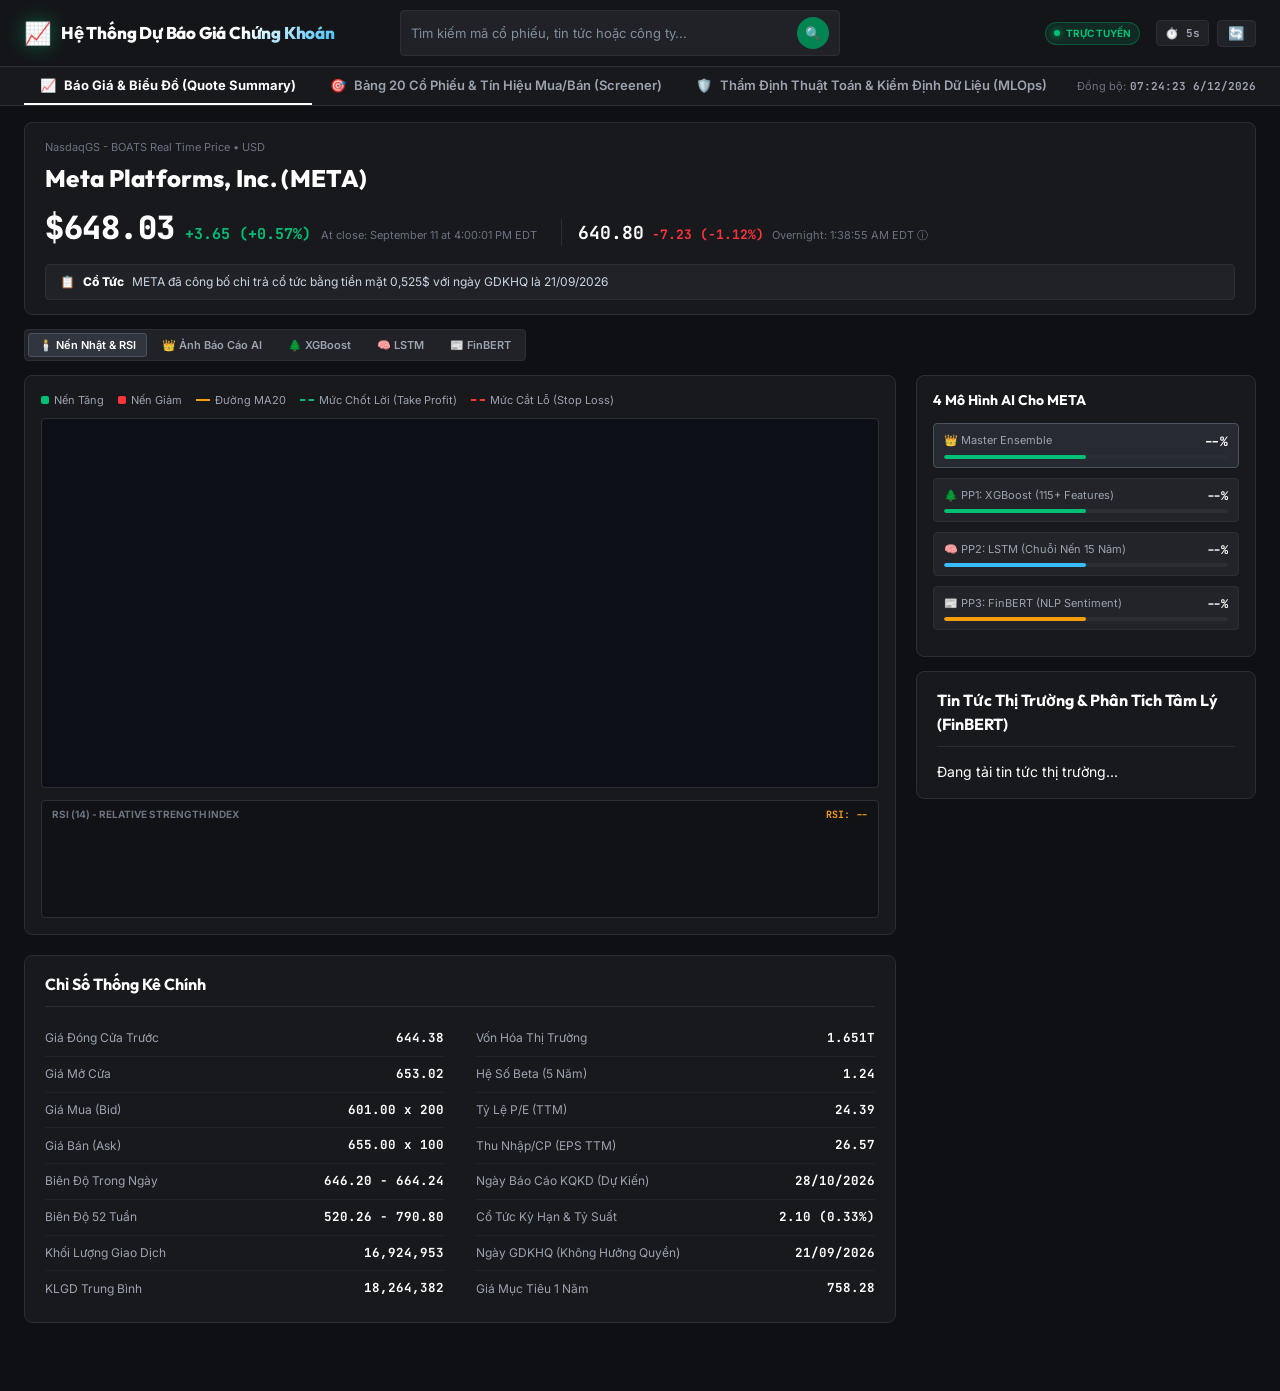
==== commit 5719f4ac: "Update infrastructure and ML pipeline configuration" ====
--- a/dashboard/static/index.html
+++ b/dashboard/static/index.html
@@ -133,31 +133,7 @@
         <!-- LEFT COLUMN: Trading Plan, Chart, Key Statistics -->
         <div class="quote-left-col">
 
-          <!-- QUANTITATIVE AI TRADING PLAN & MODEL CONSENSUS CARD (above chart) -->
-          <div class="card ai-plan-card mb-4">
-            <div class="card-header-line">
-              <h2 class="card-section-title">Kế Hoạch Giao Dịch Định Lượng &amp; 4 Mô Hình AI (Master Ensemble)</h2>
-              <span class="price-badge stat-badge green" id="chart-signal-badge">MUA ĐỒNG THUẬN</span>
-            </div>
-            <div class="chart-plan-summary">
-              <div class="plan-mini-item">
-                <span class="p-label">VÙNG VÀO (ENTRY):</span>
-                <strong class="p-val" id="chart-plan-entry">$648.00</strong>
-              </div>
-              <div class="plan-mini-item">
-                <span class="p-label">MỤC TIÊU (TP):</span>
-                <strong class="p-val text-success" id="chart-plan-tp">$670.00 (+3.5%)</strong>
-              </div>
-              <div class="plan-mini-item">
-                <span class="p-label">CẮT LỖ (SL):</span>
-                <strong class="p-val text-danger" id="chart-plan-sl">$635.00 (-2.0%)</strong>
-              </div>
-              <div class="plan-mini-item">
-                <span class="p-label">TỶ LỆ R:R:</span>
-                <strong class="p-val" id="chart-plan-rr">1 : 1.75</strong>
-              </div>
-            </div>
-          </div>
+
 
           <!-- Interactive Candlestick SVG Section -->
           <div class="card chart-panel-card mb-4" id="candlestick-section">
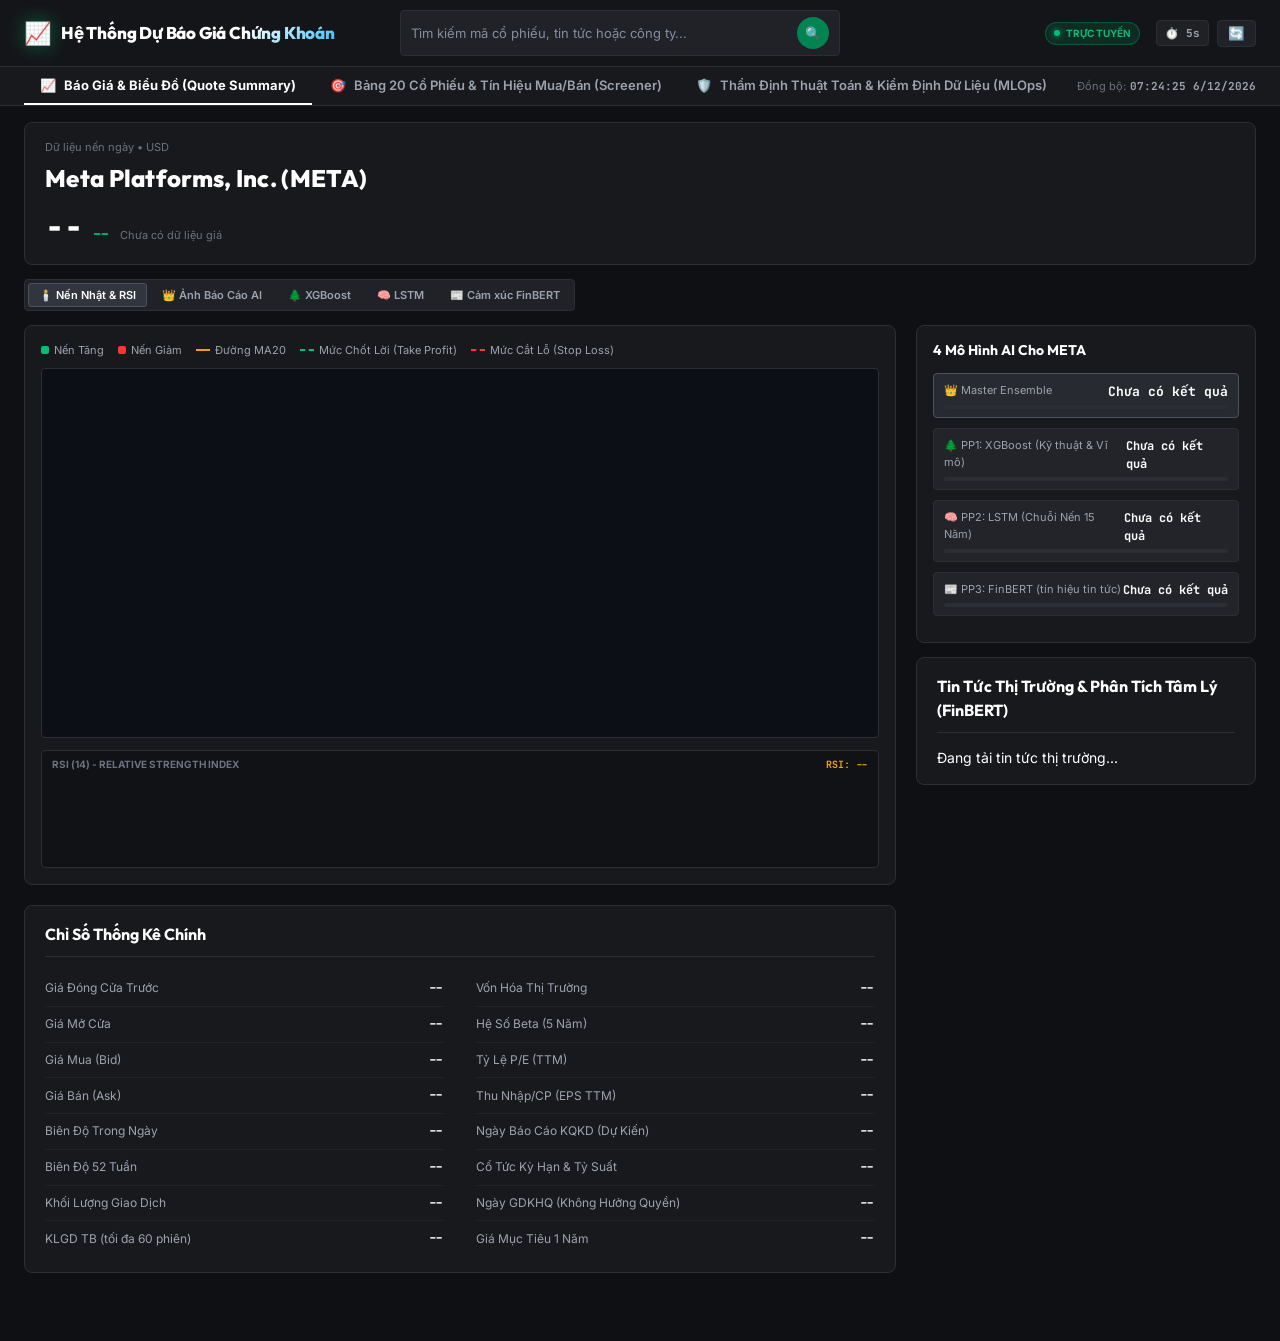
==== commit 653b7938: "feat: update pipeline modules, dashboard services, test suite and clean legacy assets" ====
--- a/dashboard/static/index.html
+++ b/dashboard/static/index.html
@@ -7,7 +7,7 @@
   <link rel="preconnect" href="https://fonts.googleapis.com">
   <link rel="preconnect" href="https://fonts.gstatic.com" crossorigin>
   <link href="https://fonts.googleapis.com/css2?family=Inter:wght@300;400;500;600;700&family=Outfit:wght@400;500;600;700;800&family=JetBrains+Mono:wght@400;500;600;700&display=swap" rel="stylesheet">
-  <link rel="stylesheet" href="style.css?v=21.0">
+  <link rel="stylesheet" href="style.css?v=22.0">
 </head>
 <body class="yahoo-finance-theme">
   <!-- 1. TOP HEADER: BRANDING & SEARCH BAR -->
@@ -71,6 +71,10 @@
   </div>
 
   <!-- 4. MAIN CONTENT CONTAINER -->
+  <div id="data-loading" class="data-loading hidden" role="status" aria-live="polite">
+    <div class="loading-track"><div class="loading-indeterminate"></div></div>
+    <span>Hệ thống đang tải và xử lý dữ liệu…</span>
+  </div>
   <main class="app-content">
 
     <!-- ================================================================= -->
@@ -80,7 +84,7 @@
       <!-- Quote Hero Header (Exact Yahoo Finance Quote Style) -->
       <div class="quote-hero-header mb-3">
         <div class="quote-hero-top">
-          <span class="quote-market-exchange" id="chart-exchange-info">NasdaqGS - BOATS Real Time Price &bull; USD</span>
+          <span class="quote-market-exchange" id="chart-exchange-info">Dữ liệu nến ngày &bull; USD</span>
           <div class="quote-hero-title-row">
             <h1 class="quote-company-title">
               <span id="chart-company-name">Meta Platforms, Inc.</span>
@@ -92,22 +96,22 @@
         <!-- Real-time Price Banner & After-hours Indicator -->
         <div class="quote-price-banner">
           <div class="price-main-block">
-            <span class="quote-big-price" id="chart-current-price">$648.03</span>
-            <span class="quote-price-diff text-success" id="chart-change-tag">+3.65 (+0.57%)</span>
-            <span class="quote-market-time" id="chart-time-tag">At close: September 11 at 4:00:01 PM EDT</span>
-          </div>
-          <div class="price-overnight-block" id="chart-overnight-block">
-            <span class="overnight-price" id="chart-overnight-price">640.80</span>
-            <span class="overnight-diff text-danger" id="chart-overnight-change">-7.23 (-1.12%)</span>
-            <span class="overnight-time">Overnight: 1:38:55 AM EDT ⓘ</span>
+            <span class="quote-big-price" id="chart-current-price">--</span>
+            <span class="quote-price-diff text-success" id="chart-change-tag">--</span>
+            <span class="quote-market-time" id="chart-time-tag">Chưa có dữ liệu giá</span>
+          </div>
+          <div class="price-overnight-block" id="chart-overnight-block" style="display:none">
+            <span class="overnight-price" id="chart-overnight-price">--</span>
+            <span class="overnight-diff text-danger" id="chart-overnight-change">--</span>
+            <span class="overnight-time"></span>
           </div>
         </div>
 
         <!-- Dividend Announcement Alert Banner -->
-        <div class="quote-dividend-banner" id="dividend-alert-banner">
+        <div class="quote-dividend-banner" id="dividend-alert-banner" style="display:none">
           <span class="div-icon">📋</span>
           <span class="div-label">Cổ Tức</span>
-          <span class="div-text" id="dividend-text">META đã công bố chi trả cổ tức bằng tiền mặt 0,525$ với ngày GDKHQ là 21/09/2026</span>
+          <span class="div-text" id="dividend-text"></span>
         </div>
       </div>
 
@@ -119,7 +123,7 @@
           <button class="view-btn" data-view="ensemble">👑 Ảnh Báo Cáo AI</button>
           <button class="view-btn" data-view="xgboost">🌲 XGBoost</button>
           <button class="view-btn" data-view="lstm">🧠 LSTM</button>
-          <button class="view-btn" data-view="finbert">📰 FinBERT</button>
+          <button class="view-btn" data-view="finbert">📰 Cảm xúc FinBERT</button>
         </div>
 
         <div class="view-actions hidden" id="view-actions-block">
@@ -183,40 +187,41 @@
             <div class="card-header-line">
               <h2 class="card-section-title">Chỉ Số Thống Kê Chính</h2>
             </div>
+            <p id="stat-source-note" class="quote-stat-source"></p>
             <div class="key-stats-grid">
               <!-- Left Statistics Column -->
               <div class="stats-col">
                 <div class="stat-item-row">
                   <span class="stat-name">Giá Đóng Cửa Trước</span>
-                  <span class="stat-value" id="stat-prev-close">644.38</span>
+                  <span class="stat-value" id="stat-prev-close">--</span>
                 </div>
                 <div class="stat-item-row">
                   <span class="stat-name">Giá Mở Cửa</span>
-                  <span class="stat-value" id="stat-open">653.02</span>
+                  <span class="stat-value" id="stat-open">--</span>
                 </div>
                 <div class="stat-item-row">
                   <span class="stat-name">Giá Mua (Bid)</span>
-                  <span class="stat-value" id="stat-bid">601.00 x 200</span>
+                  <span class="stat-value" id="stat-bid">--</span>
                 </div>
                 <div class="stat-item-row">
                   <span class="stat-name">Giá Bán (Ask)</span>
-                  <span class="stat-value" id="stat-ask">655.00 x 100</span>
+                  <span class="stat-value" id="stat-ask">--</span>
                 </div>
                 <div class="stat-item-row">
                   <span class="stat-name">Biên Độ Trong Ngày</span>
-                  <span class="stat-value" id="stat-day-range">646.20 - 664.24</span>
+                  <span class="stat-value" id="stat-day-range">--</span>
                 </div>
                 <div class="stat-item-row">
                   <span class="stat-name">Biên Độ 52 Tuần</span>
-                  <span class="stat-value" id="stat-52w-range">520.26 - 790.80</span>
+                  <span class="stat-value" id="stat-52w-range">--</span>
                 </div>
                 <div class="stat-item-row">
                   <span class="stat-name">Khối Lượng Giao Dịch</span>
-                  <span class="stat-value" id="stat-volume">16,924,953</span>
-                </div>
-                <div class="stat-item-row">
-                  <span class="stat-name">KLGD Trung Bình</span>
-                  <span class="stat-value" id="stat-avg-volume">18,264,382</span>
+                  <span class="stat-value" id="stat-volume">--</span>
+                </div>
+                <div class="stat-item-row">
+                  <span class="stat-name" id="stat-avg-volume-label">KLGD TB (tối đa 60 phiên)</span>
+                  <span class="stat-value" id="stat-avg-volume">--</span>
                 </div>
               </div>
 
@@ -224,35 +229,35 @@
               <div class="stats-col">
                 <div class="stat-item-row">
                   <span class="stat-name">Vốn Hóa Thị Trường</span>
-                  <span class="stat-value" id="stat-market-cap">1.651T</span>
+                  <span class="stat-value" id="stat-market-cap">--</span>
                 </div>
                 <div class="stat-item-row">
                   <span class="stat-name">Hệ Số Beta (5 Năm)</span>
-                  <span class="stat-value" id="stat-beta">1.24</span>
+                  <span class="stat-value" id="stat-beta">--</span>
                 </div>
                 <div class="stat-item-row">
                   <span class="stat-name">Tỷ Lệ P/E (TTM)</span>
-                  <span class="stat-value" id="stat-pe">24.39</span>
+                  <span class="stat-value" id="stat-pe">--</span>
                 </div>
                 <div class="stat-item-row">
                   <span class="stat-name">Thu Nhập/CP (EPS TTM)</span>
-                  <span class="stat-value" id="stat-eps">26.57</span>
-                </div>
-                <div class="stat-item-row">
-                  <span class="stat-name">Ngày Báo Cáo KQKD (Dự Kiến)</span>
-                  <span class="stat-value" id="stat-earnings">28/10/2026</span>
+                  <span class="stat-value" id="stat-eps">--</span>
+                </div>
+                <div class="stat-item-row">
+                  <span class="stat-name" id="stat-earnings-label">Ngày Báo Cáo KQKD (Dự Kiến)</span>
+                  <span class="stat-value" id="stat-earnings">--</span>
                 </div>
                 <div class="stat-item-row">
                   <span class="stat-name">Cổ Tức Kỳ Hạn &amp; Tỷ Suất</span>
-                  <span class="stat-value" id="stat-dividend">2.10 (0.33%)</span>
+                  <span class="stat-value" id="stat-dividend">--</span>
                 </div>
                 <div class="stat-item-row">
                   <span class="stat-name">Ngày GDKHQ (Không Hưởng Quyền)</span>
-                  <span class="stat-value" id="stat-ex-dividend">21/09/2026</span>
+                  <span class="stat-value" id="stat-ex-dividend">--</span>
                 </div>
                 <div class="stat-item-row">
                   <span class="stat-name">Giá Mục Tiêu 1 Năm</span>
-                  <span class="stat-value" id="stat-target-est">758.28</span>
+                  <span class="stat-value" id="stat-target-est">--</span>
                 </div>
               </div>
             </div>
@@ -268,43 +273,44 @@
               <div class="gauge-item highlight-gauge">
                 <div class="gauge-labels">
                   <span>👑 Master Ensemble</span>
-                  <span id="side-ensemble-val" class="gauge-pct bold">--%</span>
+                  <span id="side-ensemble-val" class="gauge-pct bold">Chưa có kết quả</span>
                 </div>
                 <div class="gauge-bar-bg">
-                  <div class="gauge-bar-fill purple" id="side-ensemble-bar" style="width: 50%;"></div>
+                  <div class="gauge-bar-fill purple" id="side-ensemble-bar" style="width: 0%;"></div>
                 </div>
               </div>
 
               <div class="gauge-item">
                 <div class="gauge-labels">
-                  <span>🌲 PP1: XGBoost (115+ Features)</span>
-                  <span id="side-xgb-val" class="gauge-pct">--%</span>
+                  <span>🌲 PP1: XGBoost (Kỹ thuật &amp; Vĩ mô)</span>
+                  <span id="side-xgb-val" class="gauge-pct">Chưa có kết quả</span>
                 </div>
                 <div class="gauge-bar-bg">
-                  <div class="gauge-bar-fill green" id="side-xgb-bar" style="width: 50%;"></div>
+                  <div class="gauge-bar-fill green" id="side-xgb-bar" style="width: 0%;"></div>
                 </div>
               </div>
 
               <div class="gauge-item">
                 <div class="gauge-labels">
                   <span>🧠 PP2: LSTM (Chuỗi Nến 15 Năm)</span>
-                  <span id="side-lstm-val" class="gauge-pct">--%</span>
+                  <span id="side-lstm-val" class="gauge-pct">Chưa có kết quả</span>
                 </div>
                 <div class="gauge-bar-bg">
-                  <div class="gauge-bar-fill blue" id="side-lstm-bar" style="width: 50%;"></div>
+                  <div class="gauge-bar-fill blue" id="side-lstm-bar" style="width: 0%;"></div>
                 </div>
               </div>
 
               <div class="gauge-item">
                 <div class="gauge-labels">
-                  <span>📰 PP3: FinBERT (NLP Sentiment)</span>
-                  <span id="side-bert-val" class="gauge-pct">--%</span>
-                </div>
-                <div class="gauge-bar-bg">
-                  <div class="gauge-bar-fill yellow" id="side-bert-bar" style="width: 50%;"></div>
-                </div>
-              </div>
-            </div>
+                  <span>📰 PP3: FinBERT (tín hiệu tin tức)</span>
+                  <span id="side-bert-val" class="gauge-pct">Chưa có kết quả</span>
+                </div>
+                <div class="gauge-bar-bg" aria-label="Điểm tín hiệu FinBERT">
+                  <div class="gauge-bar-fill green" id="side-bert-bar" style="width: 0%;"></div>
+                </div>
+              </div>
+            </div>
+            <div id="side-finbert-status" class="finbert-status-detail" hidden></div>
             <div class="model-status-note" id="side-model-status-note"></div>
           </div>
 
@@ -331,10 +337,10 @@
           <div class="spotlight-circle">🚀</div>
         </div>
         <div class="banner-info-side">
-          <div class="banner-tag">⭐ CƠ HỘI ĐẦU TƯ HÀNG ĐẦU HÔM NAY (TOP CONVICTION PICKS)</div>
-          <h2 class="banner-title">Các Mã Cổ Phiếu Đạt Tín Hiệu Mua Đồng Thuận 4 Mô Hình</h2>
+          <div class="banner-tag">⭐ TÍN HIỆU TỪ MÔ HÌNH ENSEMBLE</div>
+          <h2 class="banner-title">Các Mã Có Tín Hiệu Mua Từ Ensemble Đã Huấn Luyện</h2>
           <p class="banner-desc">
-            Hệ thống Master Ensemble tự động kết hợp 115+ chỉ báo toán học, chuỗi nến học sâu LSTM và phân tích cảm xúc tin tức tài chính FinBERT để đưa ra các điểm vào lệnh (Entry), mục tiêu lợi nhuận (Take Profit) và ngưỡng bảo toàn vốn (Stop Loss) chuẩn xác.
+            Master Ensemble kết hợp 35% XGBoost + 35% LSTM + 30% điểm FinBERT. Điểm FinBERT quy đổi từ cảm xúc tin tức; điểm tổng hợp dùng để tạo tín hiệu mua/bán theo công thức. Xác suất và mục tiêu giá chỉ xuất hiện khi có mô hình tương ứng; mức cắt lỗ và tỷ lệ R/R hiện chưa có kết quả.
           </p>
           <div class="top-picks-container" id="top-picks-container">
             <div class="empty-top-picks">Đang phân tích các cơ hội sáng giá nhất...</div>
@@ -389,7 +395,7 @@
                 <th class="th-lstm">LSTM (CHUỖI GIÁ)</th>
                 <th class="th-bert">FINBERT (TIN TỨC)</th>
                 <th class="th-signal">TỔNG HỢP ENSEMBLE</th>
-                <th class="th-confidence">ĐỒNG THUẬN</th>
+                <th class="th-confidence">XÁC SUẤT TĂNG T+1</th>
                 <th class="th-action">KẾ HOẠCH & CHART</th>
               </tr>
             </thead>
@@ -411,187 +417,53 @@
     <!-- TAB 3: AI AUDITING, EVALUATION & DATA QUALITY (MLOps)             -->
     <!-- ================================================================= -->
     <section id="tab-audit" class="tab-panel">
-      <!-- Section 1: Data Quality Gate -->
       <div class="section-header-box mb-3">
-        <div class="section-title-wrap">
-          <span class="section-icon-badge">🛡️</span>
-          <div>
-            <h2 class="section-title">KIỂM ĐỊNH CHẤT LƯỢNG DỮ LIỆU ĐẦU VÀO</h2>
-            <p class="section-subtitle">Chốt chặn tự động bảo đảm dữ liệu sạch, toàn vẹn và không rò rỉ trước khi nạp vào AI</p>
-          </div>
-        </div>
-        <div class="quality-status-badge" id="quality-overall-badge">
-          <span class="status-pulse-dot"></span>
-          <span id="quality-status-text">ĐẠT CHUẨN AN TOÀN</span>
-        </div>
-      </div>
-
-      <!-- Health Banner -->
-      <div class="quality-hero-banner card mb-3">
-        <div class="hero-score-col">
-          <div class="health-score-ring">
-            <span class="score-number" id="qa-health-score">98.3%</span>
-            <span class="score-caption">ĐIỂM SỨC KHỎE</span>
-          </div>
-        </div>
-        <div class="hero-info-col">
-          <div class="hero-badge-tag">⭐ KẾT LUẬN KIỂM ĐỊNH: SẴN SÀNG CHO ĐẦU TƯ ĐỊNH LƯỢNG</div>
-          <h3 class="hero-headline">Dữ liệu thị trường 20 mã cổ phiếu đạt độ tin cậy tuyệt đối</h3>
-          <p class="hero-desc">
-            Toàn bộ chuỗi <strong>50,180 phiên nến giao dịch</strong> và <strong>117 chỉ báo kỹ thuật & vĩ mô</strong> đã vượt qua 5 vòng kiểm duyệt tính toàn vẹn khắt khe.
-          </p>
-          <div class="hero-tags-row">
-            <span class="hero-tag-item">✓ Không có giá âm / nến rỗng</span>
-            <span class="hero-tag-item">✓ Liên tục không đứt đoạn</span>
-            <span class="hero-tag-item">✓ Đầy đủ 20/20 mã cổ phiếu</span>
-            <span class="hero-tag-item">✓ Đã đồng bộ vĩ mô ^VIX & SPY</span>
-          </div>
-        </div>
-      </div>
-
-      <!-- 4 Quick Intuitive Metric Cards -->
+        <div><h2 class="section-title">KIỂM ĐỊNH DỮ LIỆU VÀ ĐÁNH GIÁ MÔ HÌNH</h2>
+          <p class="section-subtitle">Kết quả từ dữ liệu thực tế và mô hình đã huấn luyện.</p></div>
+        <div class="quality-status-badge" id="quality-overall-badge"><span id="quality-status-text">Chưa có kết quả</span></div>
+      </div>
+      <p id="quality-report-message" role="status">Chưa có báo cáo kiểm định.</p>
       <div class="quality-kpi-grid mb-3">
-        <div class="card quality-kpi-card">
-          <div class="kpi-icon-header">
-            <span class="kpi-symbol">🎯</span>
-            <span class="kpi-badge green">100% ĐẦY ĐỦ</span>
-          </div>
-          <span class="kpi-card-label">ĐỘ PHỦ CỔ PHIẾU</span>
-          <span class="kpi-card-value text-success" id="qa-ticker-coverage">20 / 20 Mã</span>
-          <div class="kpi-progress-bar"><div class="kpi-progress-fill green" style="width: 100%;"></div></div>
-          <span class="kpi-card-sub">Trọn vẹn 9 nhóm ngành trụ cột kinh tế Mỹ</span>
-        </div>
-
-        <div class="card quality-kpi-card">
-          <div class="kpi-icon-header">
-            <span class="kpi-symbol">📅</span>
-            <span class="kpi-badge blue">5 NĂM LỊCH SỬ</span>
-          </div>
-          <span class="kpi-card-label">ĐỘ SÂU CHUỖI NẾN</span>
-          <span class="kpi-card-value text-blue" id="qa-total-rows">50,180 Phiên</span>
-          <div class="kpi-progress-bar"><div class="kpi-progress-fill blue" style="width: 100%;"></div></div>
-          <span class="kpi-card-sub">25,100 bản ghi XGBoost + 25,080 chuỗi LSTM</span>
-        </div>
-
-        <div class="card quality-kpi-card">
-          <div class="kpi-icon-header">
-            <span class="kpi-symbol">🧼</span>
-            <span class="kpi-badge teal">AN TOÀN CAO</span>
-          </div>
-          <span class="kpi-card-label">TỶ LỆ DỮ LIỆU SẠCH</span>
-          <span class="kpi-card-value text-success" id="qa-clean-pct">98.34%</span>
-          <div class="kpi-progress-bar"><div class="kpi-progress-fill green" style="width: 98.34%;"></div></div>
-          <span class="kpi-card-sub">Khuyết thiếu chỉ 1.66% (&lt; 5% ngưỡng an toàn)</span>
-        </div>
-
-        <div class="card quality-kpi-card">
-          <div class="kpi-icon-header">
-            <span class="kpi-symbol">⚡</span>
-            <span class="kpi-badge purple">117 CHỈ BÁO</span>
-          </div>
-          <span class="kpi-card-label">BIẾN SỐ ĐẶC TRƯNG AI</span>
-          <span class="kpi-card-value text-purple" id="qa-total-cols">117 Biến Số</span>
-          <div class="kpi-progress-bar"><div class="kpi-progress-fill purple" style="width: 100%;"></div></div>
-          <span class="kpi-card-sub">RSI, MACD, Bollinger + Lãi suất 10Y & VIX</span>
-        </div>
-      </div>
-
-      <!-- Section 2: Model Evaluation Benchmark Leaderboard -->
-      <div class="section-header-box mb-3 mt-4">
-        <div class="section-title-wrap">
-          <span class="section-icon-badge">🔬</span>
-          <div>
-            <h2 class="section-title">ĐÁNH GIÁ NĂNG LỰC 4 MÔ HÌNH HỌC MÁY</h2>
-            <p class="section-subtitle">Xếp hạng thực nghiệm khoa học, so sánh tỷ lệ dự báo chính xác và năng lực phòng vệ vốn</p>
-          </div>
-        </div>
-        <div class="eval-date-badge">
-          <span>Phiên Bản Đánh Giá: </span><strong id="eval-date-str">2026-09-11</strong>
-        </div>
-      </div>
-
-      <!-- Top Model Leaderboard Cards (4 Cards) -->
-      <div class="model-leaderboard-grid mb-4">
-        <div class="card leaderboard-card rank-1">
-          <div class="rank-badge gold">👑 HẠNG 1 &bull; KHUYẾN NGHỊ CAO NHẤT</div>
-          <div class="model-card-head">
-            <h3 class="model-name">Mô Hình Tổng Hợp (Ensemble Master)</h3>
-            <span class="model-type-tag">Bỏ Phiếu Đa Phương Thức (Soft Voting)</span>
-          </div>
-          <div class="model-winrate-box">
-            <span class="winrate-label">TỶ LỆ DỰ BÁO CHÍNH XÁC</span>
-            <span class="winrate-val text-success" id="leaderboard-ensemble-winrate">56.8%</span>
-            <div class="winrate-meter">
-              <div class="winrate-fill purple" id="leaderboard-ensemble-bar" style="width: 56.8%;"></div>
-              <div class="winrate-baseline" title="Mốc ngẫu nhiên 50%"></div>
-            </div>
-            <span class="winrate-sub">ROC-AUC: <strong>0.598</strong> &bull; Sharpe Ratio: <strong>1.42</strong></span>
-          </div>
-          <p class="model-summary-desc">
-            Kết hợp thông minh giữa tín hiệu kỹ thuật GBDT, xung lực chuỗi thời gian Deep Learning LSTM và sắc thái tâm lý thị trường FinBERT.
-          </p>
-        </div>
-
-        <div class="card leaderboard-card">
-          <div class="rank-badge silver">🥈 HẠNG 2 &bull; MẠNG HỌC SÂU LSTM</div>
-          <div class="model-card-head">
-            <h3 class="model-name">PyTorch Deep LSTM</h3>
-            <span class="model-type-tag">Recurrent Neural Network (60-day Sequence)</span>
-          </div>
-          <div class="model-winrate-box">
-            <span class="winrate-label">TỶ LỆ DỰ BÁO CHÍNH XÁC</span>
-            <span class="winrate-val" id="leaderboard-lstm-winrate">53.4%</span>
-            <div class="winrate-meter">
-              <div class="winrate-fill blue" id="leaderboard-lstm-bar" style="width: 53.4%;"></div>
-              <div class="winrate-baseline"></div>
-            </div>
-            <span class="winrate-sub">ROC-AUC: <strong>0.562</strong> &bull; Sequence Depth: <strong>60 bars</strong></span>
-          </div>
-          <p class="model-summary-desc">
-            Khả năng ghi nhớ dài hạn và phát hiện chu kỳ giá lặp lại trong quá khứ vượt trội.
-          </p>
-        </div>
-
-        <div class="card leaderboard-card">
-          <div class="rank-badge bronze">🥉 HẠNG 3 &bull; ALGORITHM GBDT</div>
-          <div class="model-card-head">
-            <h3 class="model-name">XGBoost Classifier</h3>
-            <span class="model-type-tag">Gradient Boosted Decision Trees</span>
-          </div>
-          <div class="model-winrate-box">
-            <span class="winrate-label">TỶ LỆ DỰ BÁO CHÍNH XÁC</span>
-            <span class="winrate-val" id="leaderboard-xgb-winrate">52.1%</span>
-            <div class="winrate-meter">
-              <div class="winrate-fill green" id="leaderboard-xgb-bar" style="width: 52.1%;"></div>
-              <div class="winrate-baseline"></div>
-            </div>
-            <span class="winrate-sub">ROC-AUC: <strong>0.551</strong> &bull; 115+ Math Features</span>
-          </div>
-          <p class="model-summary-desc">
-            Phân tích đa nhân tố kỹ thuật (MACD, RSI, Bollinger Bands, Stochastics, VWAP).
-          </p>
-        </div>
-
-        <div class="card leaderboard-card">
-          <div class="rank-badge steel">📰 HẠNG 4 &bull; NLP TRANSFORMER</div>
-          <div class="model-card-head">
-            <h3 class="model-name">FinBERT Sentiment</h3>
-            <span class="model-type-tag">ProsusAI / Financial Language Model</span>
-          </div>
-          <div class="model-winrate-box">
-            <span class="winrate-label">TỶ LỆ DỰ BÁO CHÍNH XÁC</span>
-            <span class="winrate-val" id="leaderboard-bert-winrate">51.2%</span>
-            <div class="winrate-meter">
-              <div class="winrate-fill yellow" id="leaderboard-bert-bar" style="width: 51.2%;"></div>
-              <div class="winrate-baseline"></div>
-            </div>
-            <span class="winrate-sub">Phân tích tin tức thời gian thực từ 20 mã Blue-chip</span>
-          </div>
-          <p class="model-summary-desc">
-            Cung cấp góc nhìn tâm lý đám đông bổ trợ cho các phân tích kỹ thuật số liệu.
-          </p>
-        </div>
-      </div>
+        <div class="card quality-kpi-card"><span class="kpi-card-label">ĐỘ PHỦ CỔ PHIẾU</span><span class="kpi-card-value" id="qa-ticker-coverage">—</span></div>
+        <div class="card quality-kpi-card"><span class="kpi-card-label">SỐ BẢN GHI ĐÃ KIỂM TRA</span><span class="kpi-card-value" id="qa-total-rows">—</span></div>
+        <div class="card quality-kpi-card"><span class="kpi-card-label">TỶ LỆ Ô CÓ DỮ LIỆU</span><span class="kpi-card-value" id="qa-clean-pct">—</span></div>
+        <div class="card quality-kpi-card"><span class="kpi-card-label">SỐ CỘT ĐÃ KIỂM TRA</span><span class="kpi-card-value" id="qa-total-cols">—</span></div>
+      </div>
+      <div class="section-header-box mb-3 mt-4"><div>
+        <h2 class="section-title">KẾT QUẢ KIỂM CHỨNG MÔ HÌNH</h2>
+        <p class="section-subtitle" id="evaluation-message" role="status">Chưa có kết quả đánh giá.</p>
+        <p>Lần đánh giá: <span id="eval-date-str">—</span></p>
+      </div></div>
+      <div class="model-leaderboard-grid mb-3">
+        <div class="card leaderboard-card"><div class="model-name">Ensemble Master</div>
+          <div class="model-winrate-box"><span class="winrate-label">TỶ LỆ DỰ BÁO ĐÚNG</span>
+            <span class="winrate-val" id="leaderboard-ensemble-winrate">Chưa có kết quả</span>
+            <div class="winrate-meter"><div class="winrate-fill blue" id="leaderboard-ensemble-bar" style="width:0%"></div></div>
+            <span class="winrate-sub" id="leaderboard-ensemble-details">Ngày đánh giá: — · Số mẫu: —</span>
+          </div></div>
+        <div class="card leaderboard-card"><div class="model-name">XGBoost</div>
+          <div class="model-winrate-box"><span class="winrate-label">TỶ LỆ DỰ BÁO ĐÚNG</span>
+            <span class="winrate-val" id="leaderboard-xgboost-winrate">Chưa có kết quả</span>
+            <div class="winrate-meter"><div class="winrate-fill blue" id="leaderboard-xgboost-bar" style="width:0%"></div></div>
+            <span class="winrate-sub" id="leaderboard-xgboost-details">Ngày đánh giá: — · Số mẫu: —</span>
+          </div></div>
+        <div class="card leaderboard-card"><div class="model-name">LSTM</div>
+          <div class="model-winrate-box"><span class="winrate-label">TỶ LỆ DỰ BÁO ĐÚNG</span>
+            <span class="winrate-val" id="leaderboard-lstm-winrate">Chưa có kết quả</span>
+            <div class="winrate-meter"><div class="winrate-fill blue" id="leaderboard-lstm-bar" style="width:0%"></div></div>
+            <span class="winrate-sub" id="leaderboard-lstm-details">Ngày đánh giá: — · Số mẫu: —</span>
+          </div></div>
+        <div class="card leaderboard-card"><div class="model-name">FinBERT — Cảm xúc tin tức</div>
+          <div class="model-winrate-box"><span class="winrate-label">PHÂN LOẠI TIN TỨC</span>
+            <span class="winrate-sub">Tích cực · Tiêu cực · Trung tính</span>
+            <span class="winrate-sub">Điểm tín hiệu = (1 + tích cực − tiêu cực) / 2, giới hạn 5–95%. Master dùng trọng số FinBERT 30%.</span>
+          </div></div>
+      </div>
+      <div class="card evaluation-table-wrap"><table class="screener-table">
+        <thead><tr><th>Mô hình</th><th>Accuracy</th><th>ROC-AUC</th><th>Precision ↑ / ↓</th><th>Recall ↑ / ↓</th><th>F1 ↑ / ↓</th><th>Số mẫu</th><th>Ngày đánh giá</th><th>Kỳ hạn</th></tr></thead>
+        <tbody id="eval-benchmark-body"><tr><td colspan="9">Chưa có kết quả đánh giá.</td></tr></tbody>
+      </table></div>
+      <div id="cv-folds-list"></div>
     </section>
   </main>
 
@@ -605,8 +477,8 @@
           <span class="ai-loading-status" id="ai-progress-status-text">Đang cào dữ liệu & chạy mô hình AI...</span>
         </div>
         <div class="ai-loading-actions">
-          <span class="ai-loading-pct" id="ai-progress-pct-val">0%</span>
-          <button class="ai-loading-close" id="ai-modal-close-btn" title="Hủy">&times;</button>
+          <span class="ai-loading-pct" id="ai-progress-pct-val">Đang xử lý</span>
+          <button class="ai-loading-close" id="ai-modal-close-btn" title="Ẩn cửa sổ, tiếp tục xử lý">&times;</button>
         </div>
       </div>
       <div class="ai-loading-track">
@@ -622,8 +494,6 @@
     <img src="" alt="Enlarged Report Chart" class="lightbox-img" id="lightbox-img">
   </div>
 
-  <script src="app.js?v=21.0"></script>
+  <script src="app.js?v=22.2"></script>
 </body>
 </html>
-
-
--- a/dashboard/static/style.css
+++ b/dashboard/static/style.css
@@ -2336,3 +2336,25 @@
   .quality-kpi-grid, .model-leaderboard-grid { grid-template-columns: 1fr; }
   .quality-hero-banner { flex-direction: column; text-align: center; }
 }
+
+/* Processing has no invented percentage. Animation continues until a real response. */
+.data-loading { position: sticky; top: 0; z-index: 100; padding: 10px 24px; background: var(--bg-card, #161b22); color: var(--text-primary, #e5e7eb); }
+.data-loading.hidden { display: none; }
+.loading-track { height: 4px; overflow: hidden; background: #30363d; margin-bottom: 8px; border-radius: 4px; }
+.loading-indeterminate, .ai-loading-bar.is-pending { width: 35% !important; background: #8b5cf6; animation: processing-slide 1.3s ease-in-out infinite; }
+@keyframes processing-slide { from { transform: translateX(-100%); } to { transform: translateX(390%); } }
+.evaluation-table-wrap { overflow-x: auto; }
+#eval-benchmark-body td { white-space: nowrap; }
+.finbert-status-detail {
+  margin: 12px 0;
+  padding: 10px 12px;
+  border: 1px solid var(--border-color, #303641);
+  border-radius: 8px;
+  background: rgba(255, 193, 7, 0.04);
+  color: var(--text-secondary, #b7beca);
+  font-size: 12px;
+  line-height: 1.6;
+  overflow-wrap: anywhere;
+}
+.finbert-status-detail[hidden] { display: none; }
+.quote-stat-source { color: var(--text-muted, #8b95a5); font-size: 12px; line-height: 1.6; margin: 0 0 12px; }
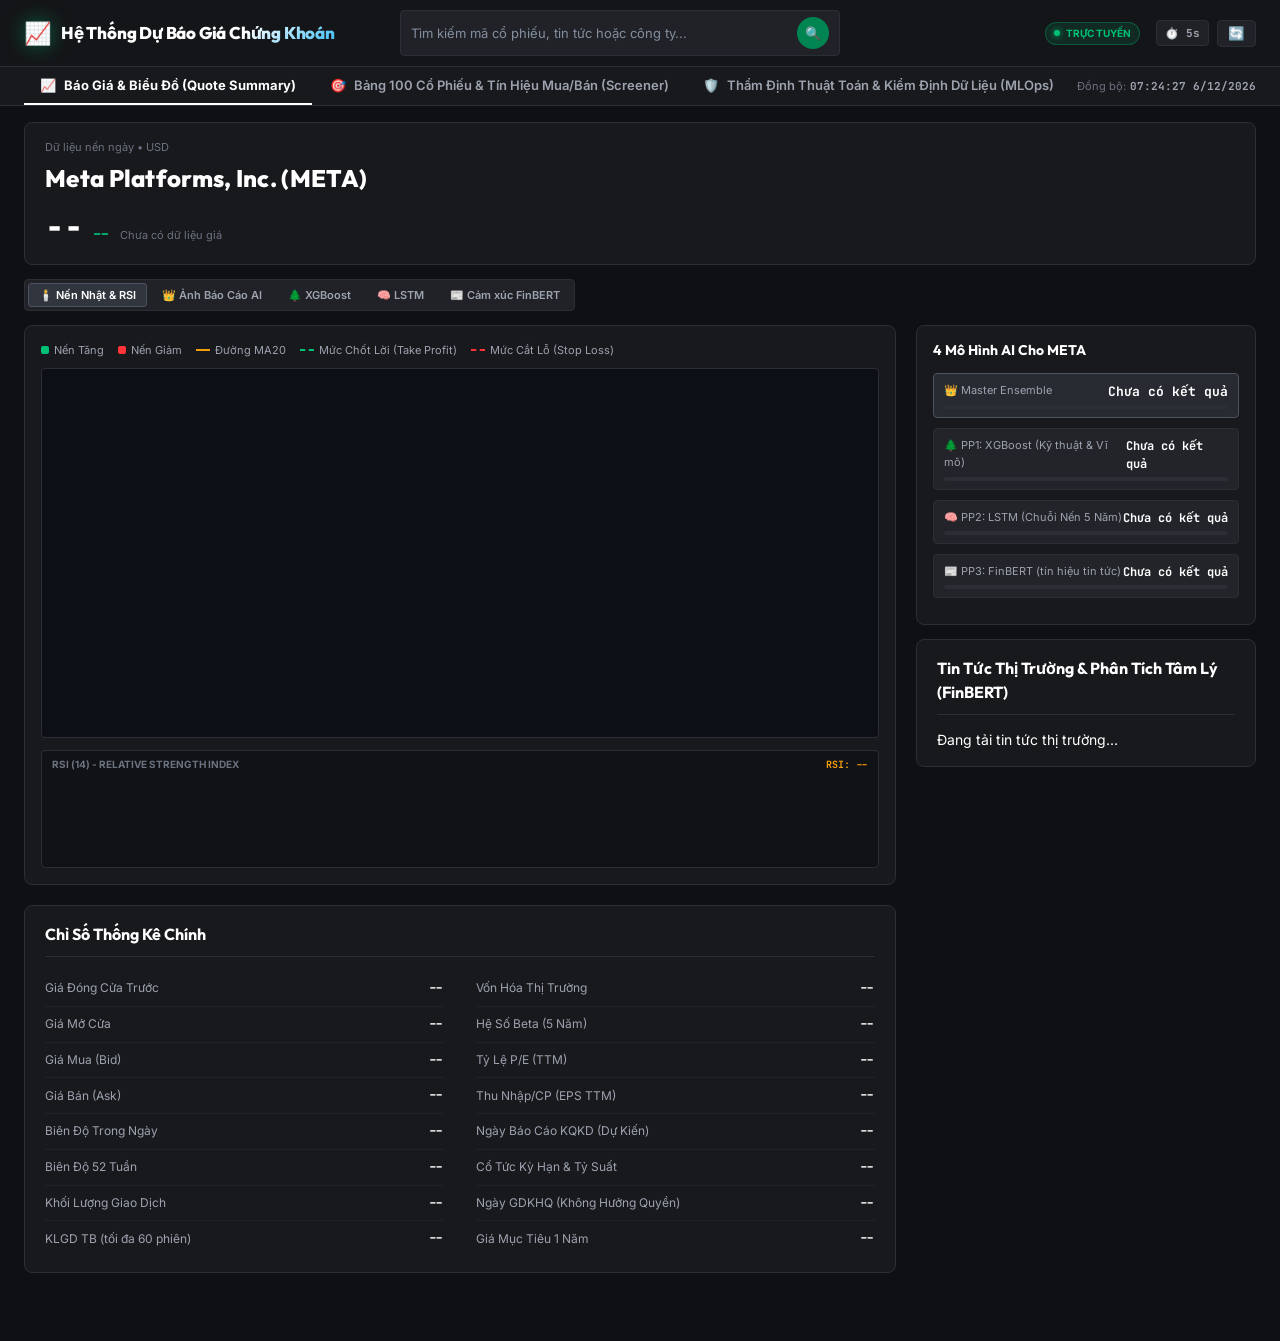
==== commit 6c19e775: "feat(dashboard): update UI and screener for 100 tickers and expanded sectors - Sync screener table a" ====
--- a/dashboard/static/index.html
+++ b/dashboard/static/index.html
@@ -59,7 +59,7 @@
         <span class="pill-icon">📈</span> Báo Giá & Biểu Đồ (Quote Summary)
       </button>
       <button class="nav-pill-btn" data-tab="tab-screener">
-        <span class="pill-icon">🎯</span> Bảng 20 Cổ Phiếu & Tín Hiệu Mua/Bán (Screener)
+        <span class="pill-icon">🎯</span> Bảng 100 Cổ Phiếu & Tín Hiệu Mua/Bán (Screener)
       </button>
       <button class="nav-pill-btn" data-tab="tab-audit">
         <span class="pill-icon">🛡️</span> Thẩm Định Thuật Toán & Kiểm Định Dữ Liệu (MLOps)
@@ -292,7 +292,7 @@
 
               <div class="gauge-item">
                 <div class="gauge-labels">
-                  <span>🧠 PP2: LSTM (Chuỗi Nến 15 Năm)</span>
+                  <span>🧠 PP2: LSTM (Chuỗi Nến 5 Năm)</span>
                   <span id="side-lstm-val" class="gauge-pct">Chưa có kết quả</span>
                 </div>
                 <div class="gauge-bar-bg">
@@ -328,7 +328,7 @@
     </section>
 
     <!-- ================================================================= -->
-    <!-- TAB 2: SMART MARKET SCREENER (BẢNG 20 MÃ CỔ PHIẾU THÔNG MINH)   -->
+    <!-- TAB 2: SMART MARKET SCREENER (BẢNG 100 MÃ CỔ PHIẾU THÔNG MINH)  -->
     <!-- ================================================================= -->
     <section id="tab-screener" class="tab-panel">
       <!-- Top Opportunity Spotlight Banner -->
@@ -354,7 +354,7 @@
           <!-- Search input with Autocomplete Suggestions Dropdown -->
           <div class="search-box" id="search-box-wrap" style="position: relative; z-index: 502;">
             <span class="search-icon">🔍</span>
-            <input type="text" id="screener-search-input" placeholder="Nhập mã (TSLA, AAPL, T...) hoặc tên công ty..." autocomplete="off" />
+            <input type="text" id="screener-search-input" placeholder="Nhập mã (NVDA, AAPL, TSLA...) hoặc tên công ty..." autocomplete="off" />
             <button class="search-clear-btn" id="search-clear-btn" title="Xóa tìm kiếm">&times;</button>
             <div class="search-suggestions-dropdown hidden" id="search-suggestions-dropdown"></div>
           </div>
@@ -362,23 +362,25 @@
           <!-- Quick Signal Filter Chips -->
           <div class="filter-chips-group" id="signal-filter-group">
             <span class="filter-label">LỌC TÍN HIỆU:</span>
-            <button class="filter-chip active" data-filter="all" id="filter-chip-all">Tất Cả (20)</button>
-            <button class="filter-chip filter-buy" data-filter="buy" id="filter-chip-buy">🟢 Khuyến Nghị MUA (0)</button>
-            <button class="filter-chip filter-hold" data-filter="hold" id="filter-chip-hold">🟡 Theo Dõi (19)</button>
-            <button class="filter-chip filter-sell" data-filter="sell" id="filter-chip-sell">🔴 Cảnh Báo BÁN (1)</button>
+            <button class="filter-chip active" data-filter="all" id="filter-chip-all">Tất Cả</button>
+            <button class="filter-chip filter-buy" data-filter="buy" id="filter-chip-buy">🟢 Khuyến Nghị MUA</button>
+            <button class="filter-chip filter-hold" data-filter="hold" id="filter-chip-hold">🟡 Theo Dõi</button>
+            <button class="filter-chip filter-sell" data-filter="sell" id="filter-chip-sell">🔴 Cảnh Báo BÁN</button>
           </div>
         </div>
 
         <!-- Sector Filter Chips -->
         <div class="sector-chips-row" id="sector-filter-group">
           <span class="filter-label">NHÓM NGÀNH:</span>
-          <button class="sector-chip active" data-sector="all">Tất Cả Ngành (20)</button>
-          <button class="sector-chip" data-sector="tech">💻 Công Nghệ (4)</button>
-          <button class="sector-chip" data-sector="finance">🏦 Tài Chính (2)</button>
-          <button class="sector-chip" data-sector="health">🏥 Y Tế (2)</button>
-          <button class="sector-chip" data-sector="consumer">🛒 Tiêu Dùng (6)</button>
-          <button class="sector-chip" data-sector="energy">⚡ Năng Lượng (3)</button>
-          <button class="sector-chip" data-sector="industry">🏭 Công Nghiệp (3)</button>
+          <button class="sector-chip active" data-sector="all">Tất Cả Ngành</button>
+          <button class="sector-chip" data-sector="tech">💻 Công Nghệ</button>
+          <button class="sector-chip" data-sector="comm">📡 Truyền Thông</button>
+          <button class="sector-chip" data-sector="finance">🏦 Tài Chính</button>
+          <button class="sector-chip" data-sector="health">🏥 Y Tế</button>
+          <button class="sector-chip" data-sector="consumer">🛒 Tiêu Dùng</button>
+          <button class="sector-chip" data-sector="industry">🏭 Công Nghiệp</button>
+          <button class="sector-chip" data-sector="energy">⚡ Năng Lượng & Tiện Ích</button>
+          <button class="sector-chip" data-sector="realestate">🏢 Bất Động Sản</button>
         </div>
       </div>
 
@@ -401,14 +403,14 @@
             </thead>
             <tbody id="screener-table-body">
               <tr>
-                <td colspan="9" class="table-loading">Đang tải dữ liệu phân tích 20 mã cổ phiếu từ MinIO S3...</td>
+                <td colspan="9" class="table-loading">Đang tải dữ liệu phân tích 100 mã cổ phiếu từ MinIO S3...</td>
               </tr>
             </tbody>
           </table>
         </div>
         <div class="table-footer-info">
           <span>💡 <strong>Mẹo:</strong> Nhấp vào bất kỳ hàng cổ phiếu nào ở trên để mở ngay trang phân tích chi tiết chuẩn Yahoo Finance.</span>
-          <span id="screener-records-count">Hiển thị 20/20 cổ phiếu</span>
+          <span id="screener-records-count">Đang tải danh sách 100 cổ phiếu...</span>
         </div>
       </div>
     </section>
